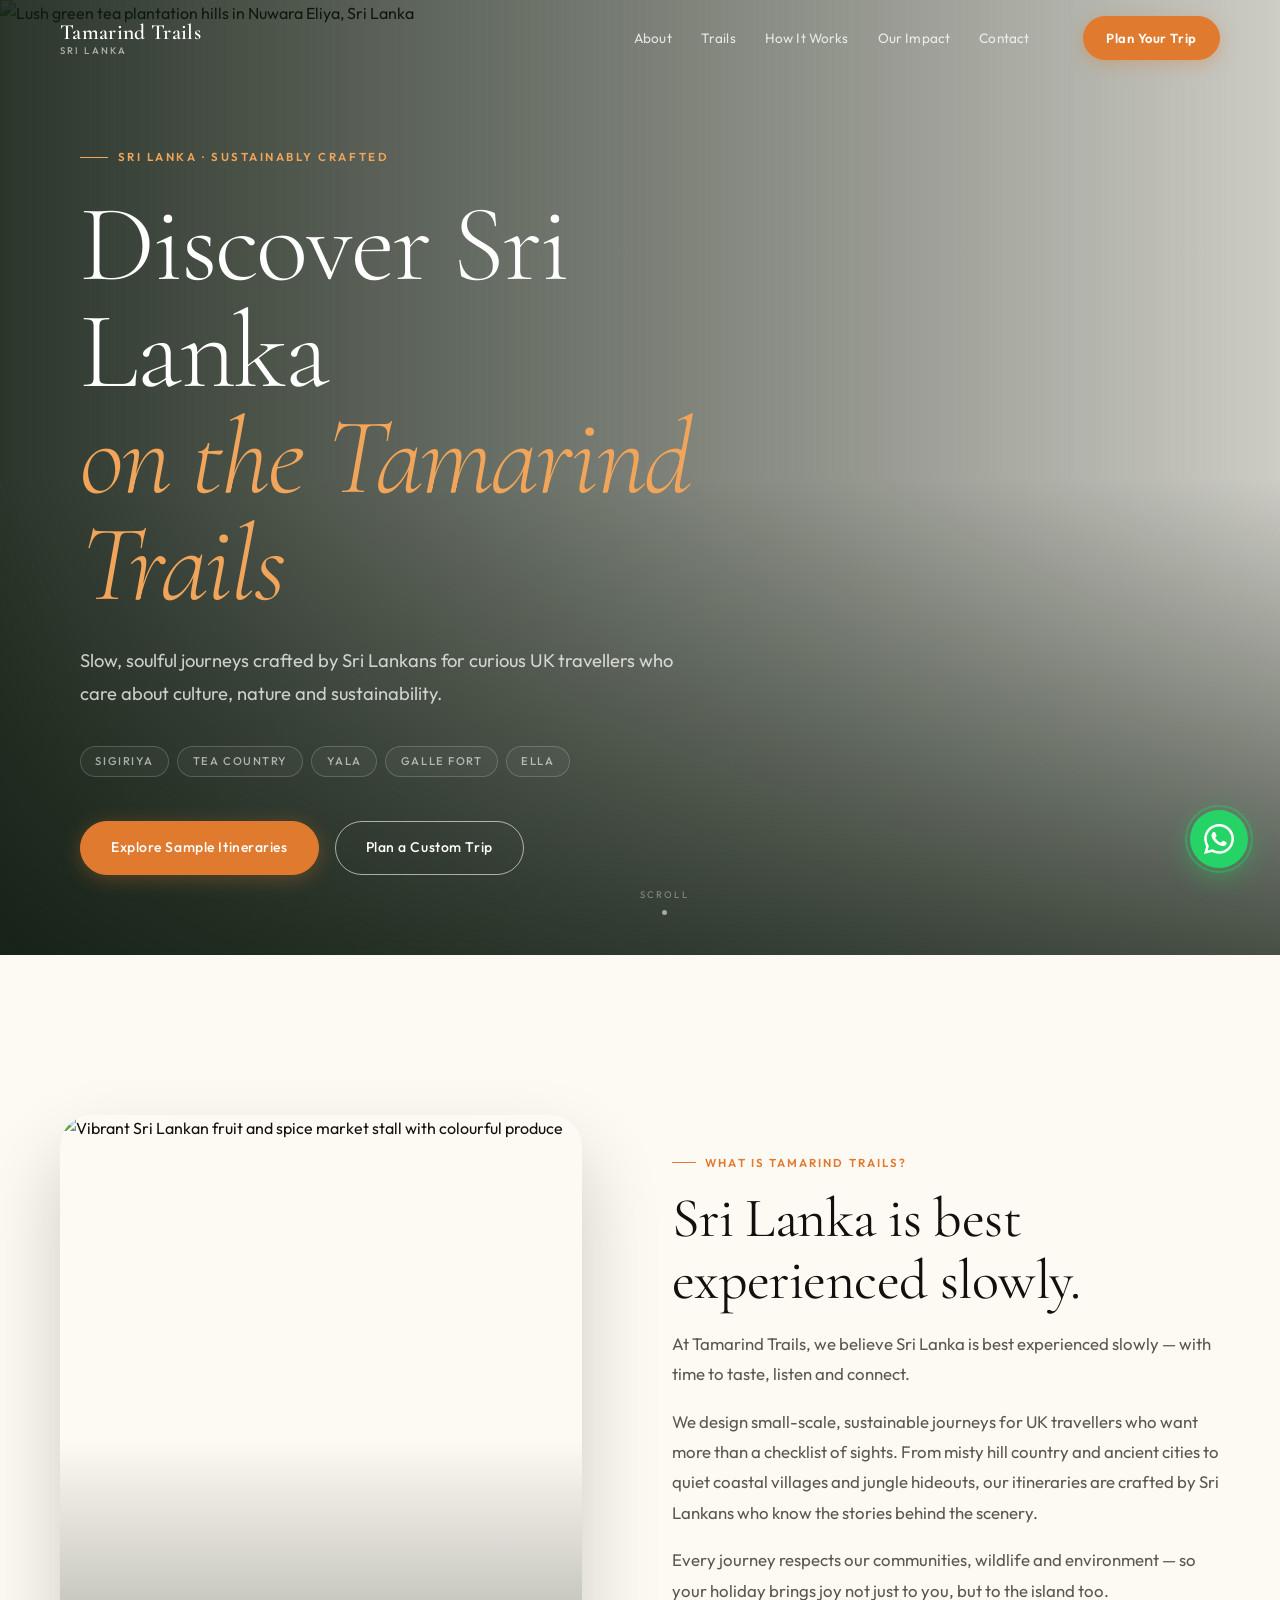
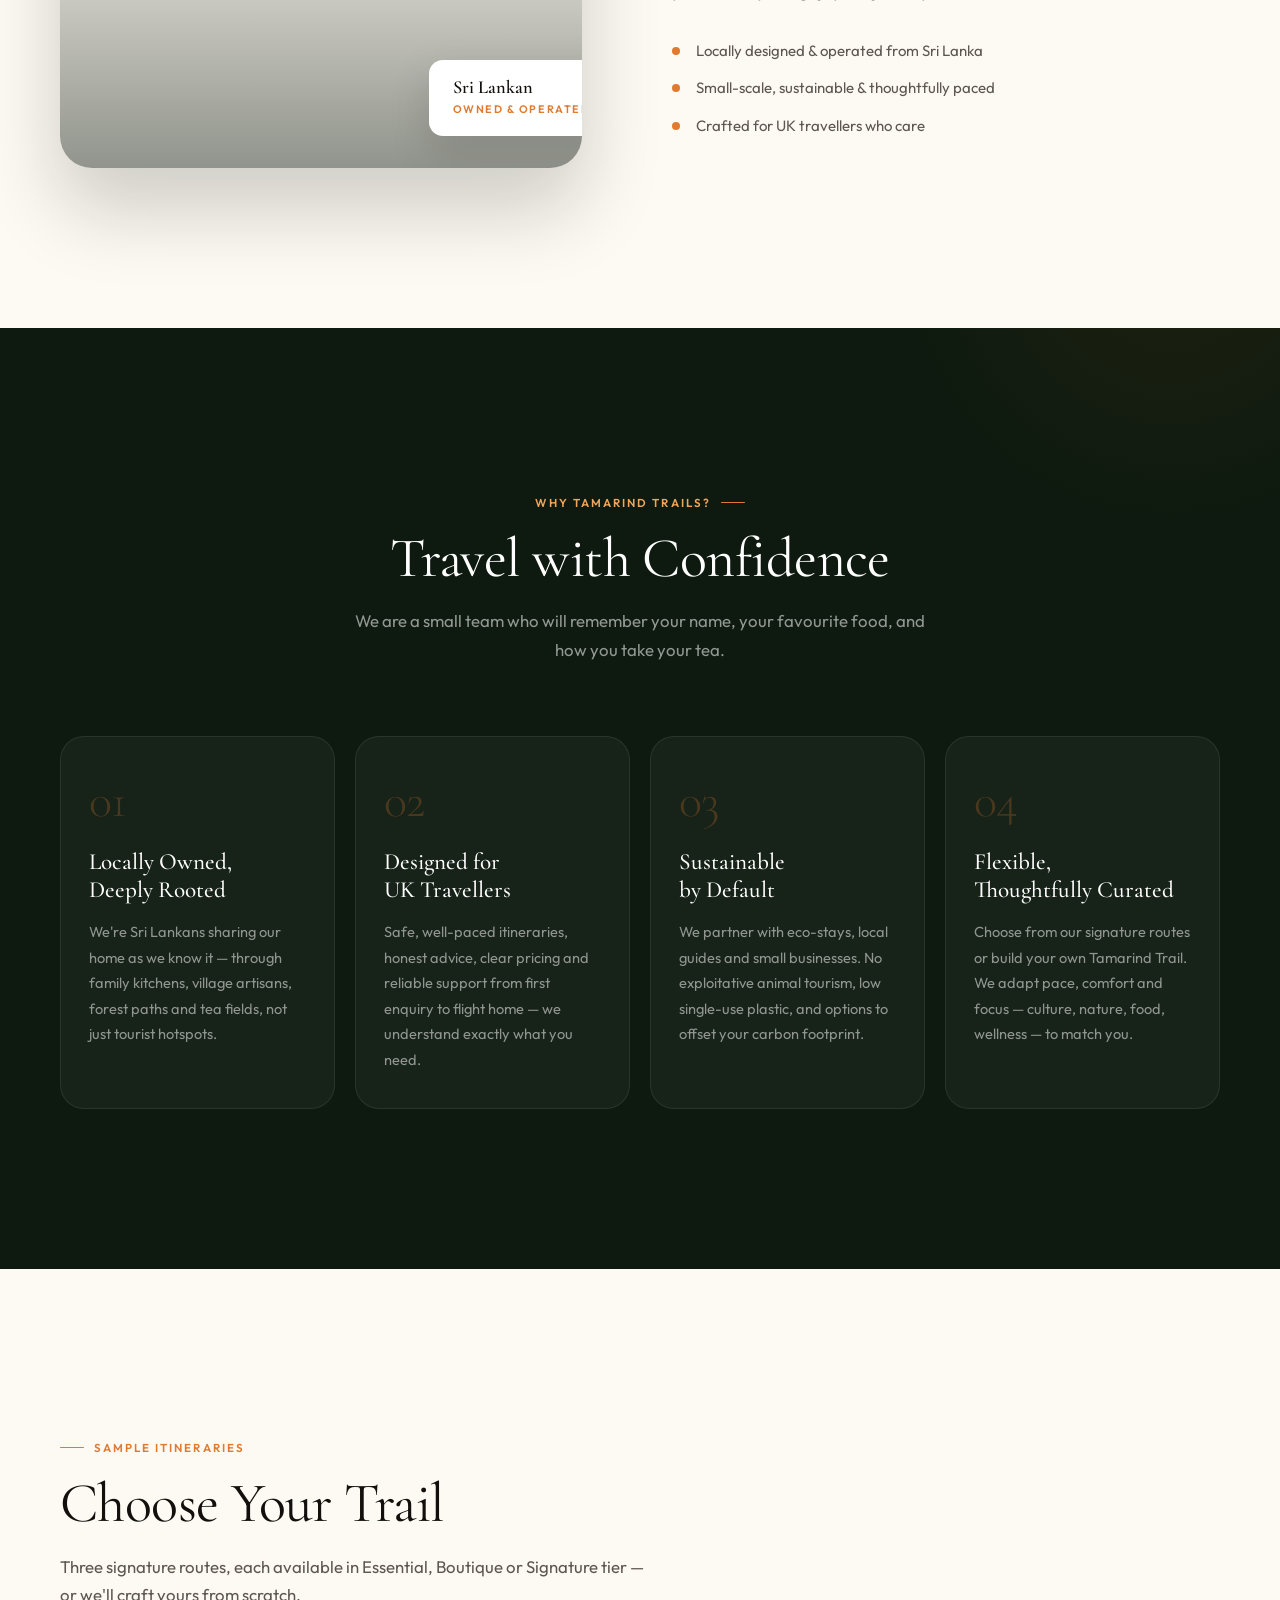
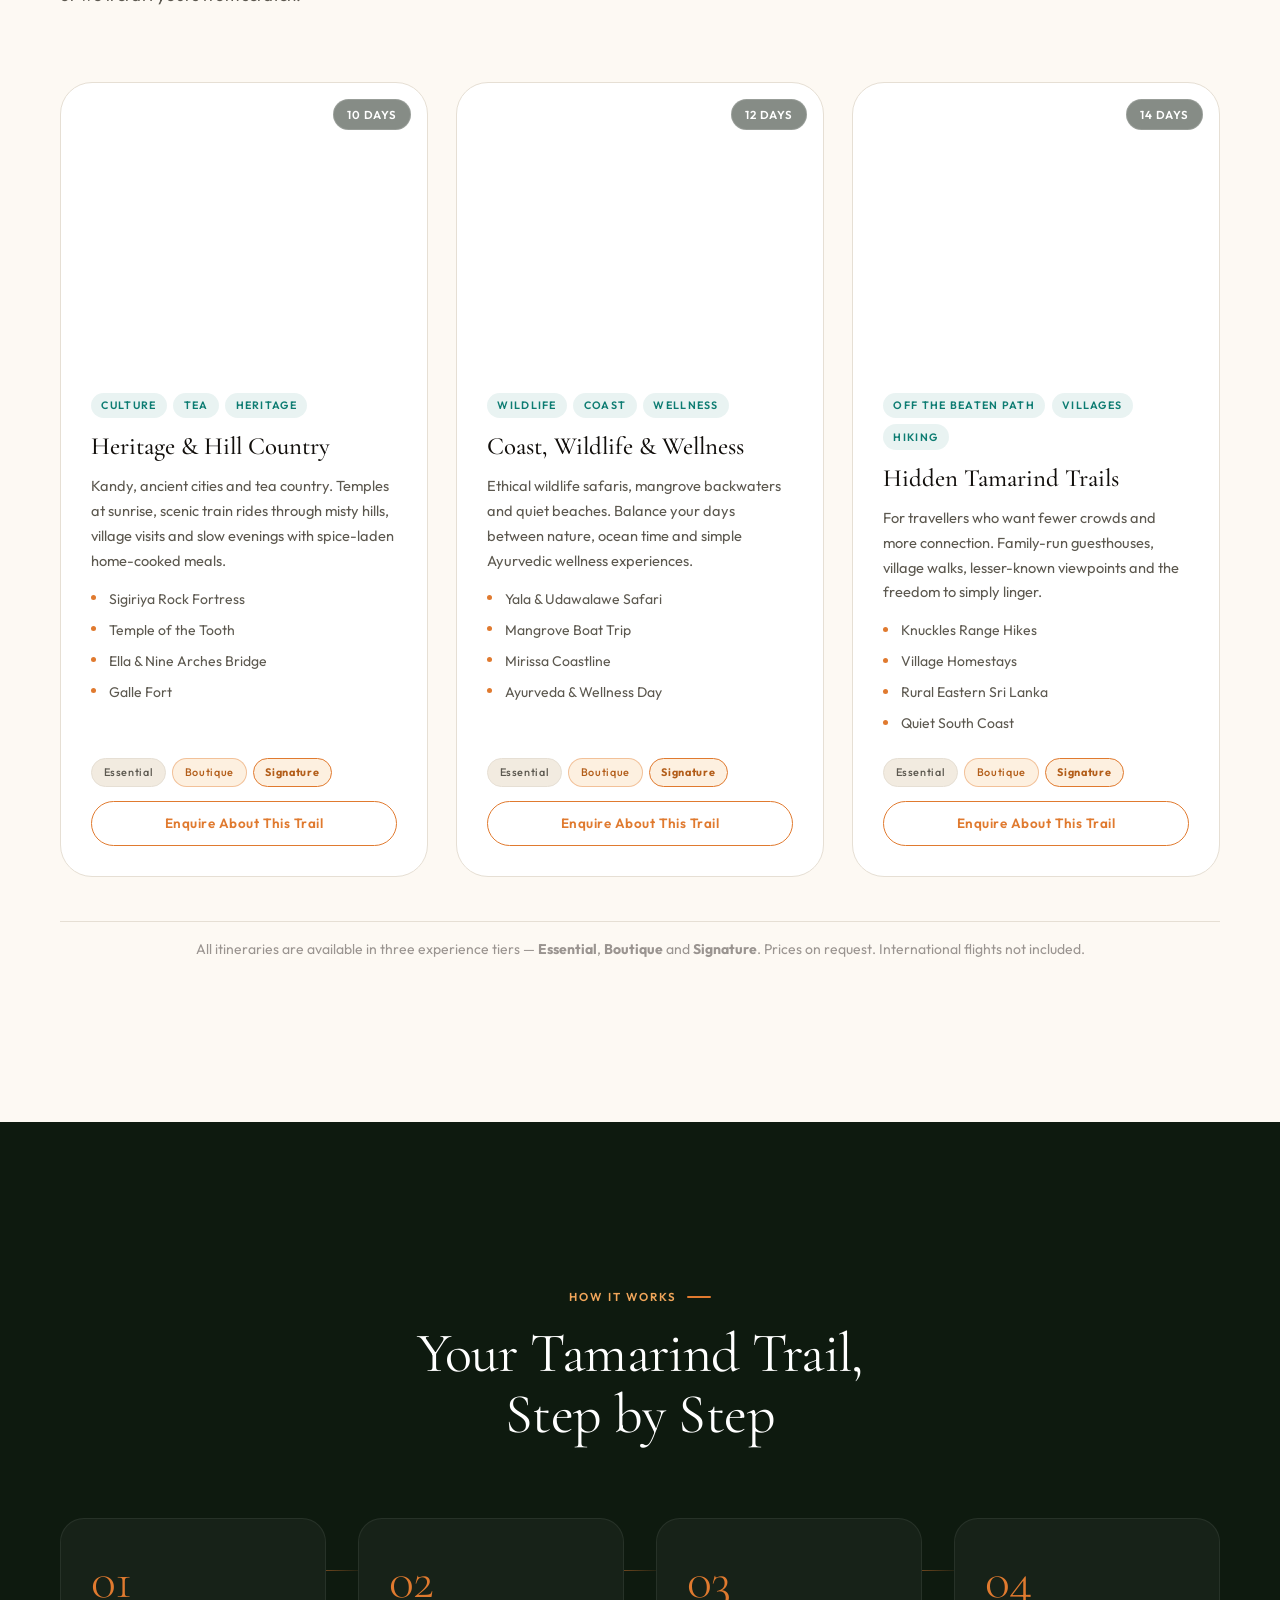
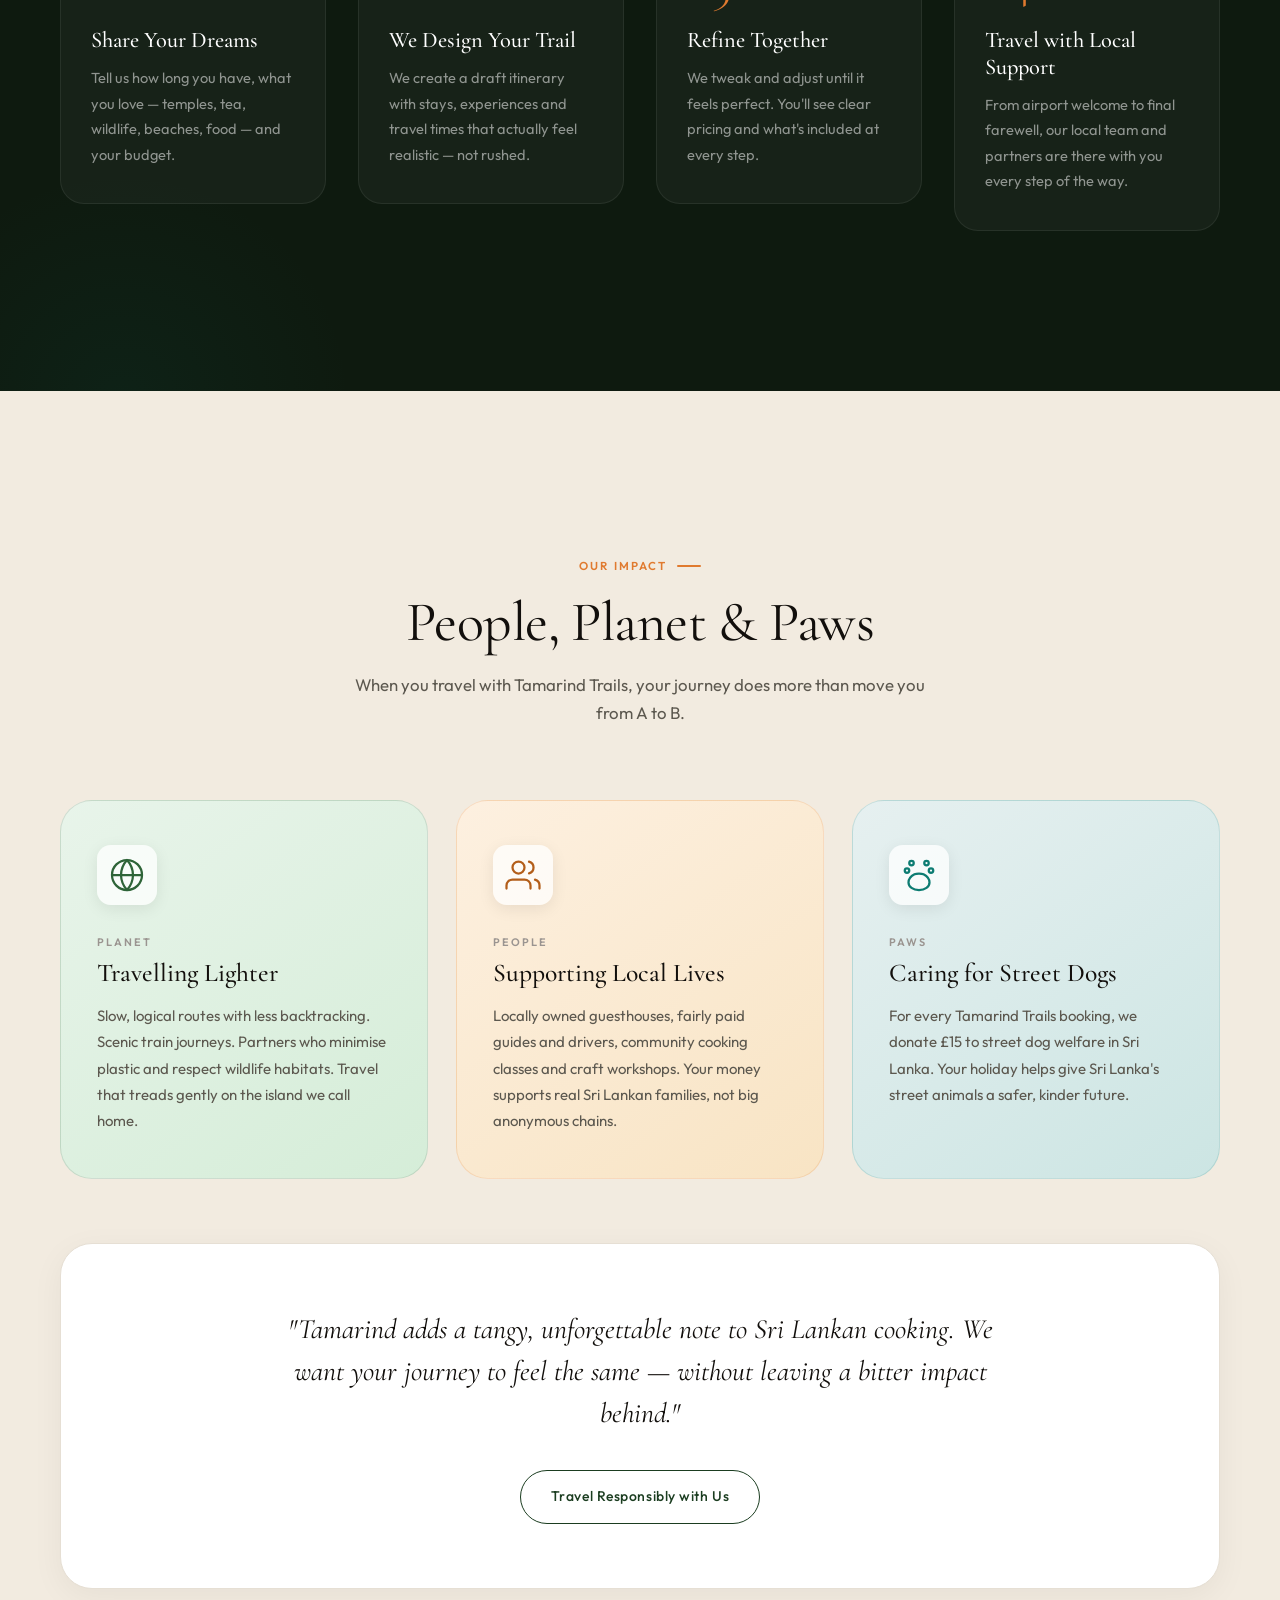
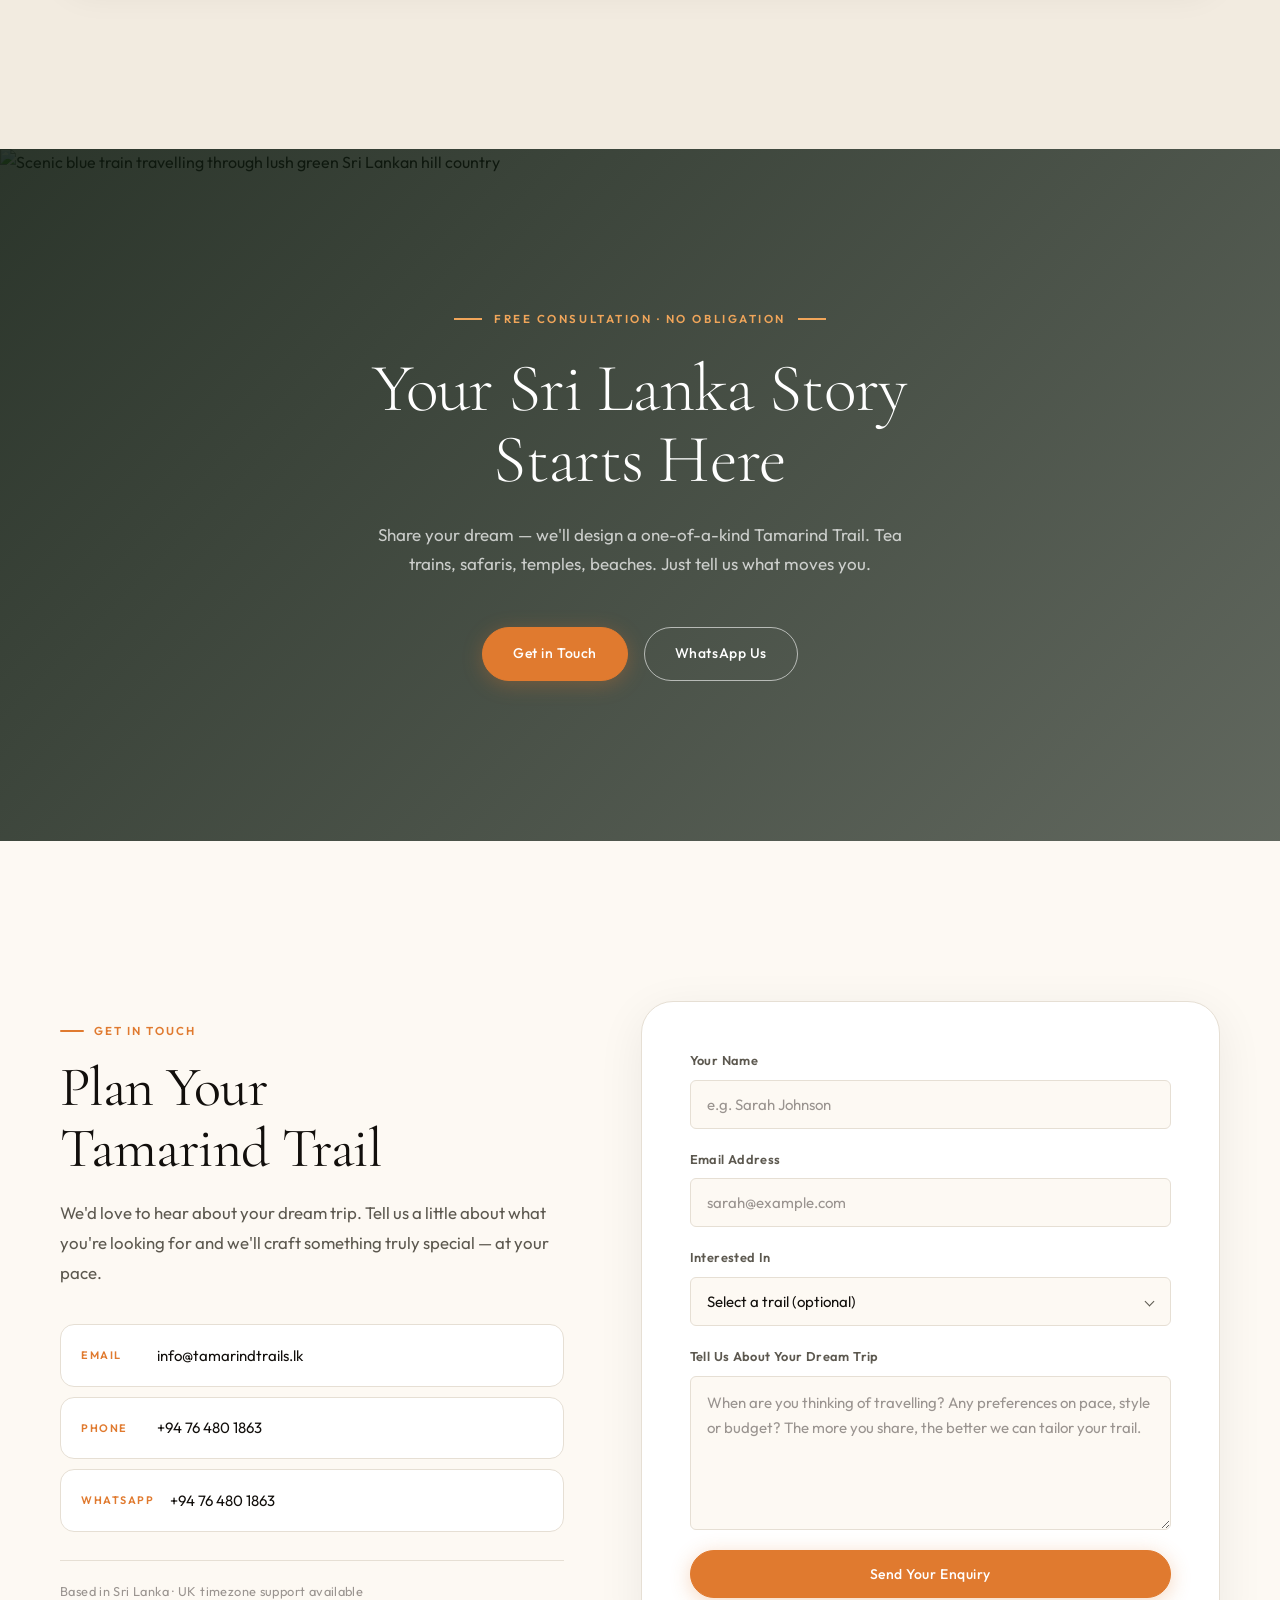
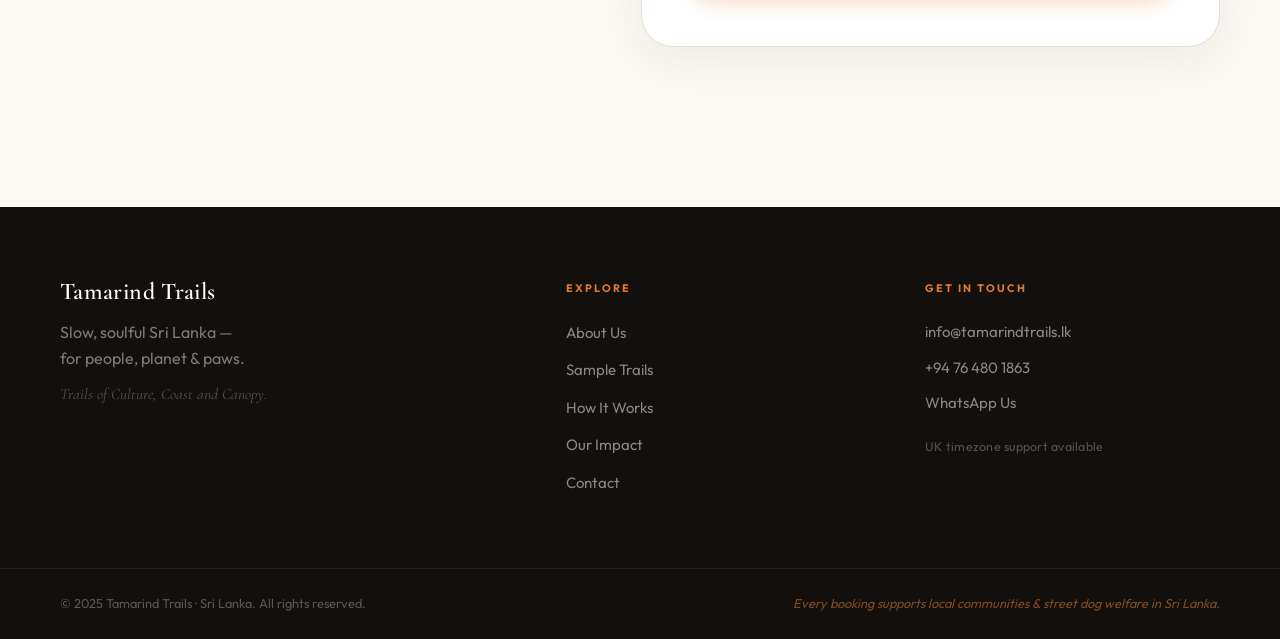
==== index.html @ 637ef6a8 "UI Revamp #2" ====
<!DOCTYPE html>
<html lang="en">
<head>
  <meta charset="UTF-8">
  <meta name="viewport" content="width=device-width, initial-scale=1.0">
  <title>Tamarind Trails | Slow, Soulful Sri Lanka</title>
  <meta name="description" content="Tamarind Trails creates slow, soulful journeys through Sri Lanka for curious UK travellers. Sustainable, Sri Lankan-owned eco travel — for people, planet & paws.">
  <meta name="keywords" content="Sri Lanka eco tours UK, sustainable Sri Lanka holidays, slow travel Sri Lanka, ethical wildlife Sri Lanka, boutique Sri Lanka itineraries">
  <meta property="og:title" content="Tamarind Trails | Slow, Soulful Sri Lanka">
  <meta property="og:description" content="Sustainable Sri Lanka journeys crafted by Sri Lankans, for UK travellers who care about culture, nature and the planet.">
  <meta property="og:type" content="website">
  <link rel="preconnect" href="https://fonts.googleapis.com">
  <link rel="preconnect" href="https://fonts.gstatic.com" crossorigin>
  <link href="https://fonts.googleapis.com/css2?family=Cormorant+Garamond:ital,wght@0,300;0,400;0,600;1,400&family=Outfit:wght@300;400;500;600&display=swap" rel="stylesheet">
  <link rel="stylesheet" href="styles.css">
</head>
<body>

  <!-- ===== HEADER ===== -->
  <header class="header" id="header">
    <nav class="nav">
      <a href="#home" class="logo">
        <span class="logo-name">Tamarind Trails</span>
        <span class="logo-tag">Sri Lanka</span>
      </a>
      <ul class="nav-links">
        <li><a href="#about">About</a></li>
        <li><a href="#trails">Trails</a></li>
        <li><a href="#how-it-works">How It Works</a></li>
        <li><a href="#impact">Our Impact</a></li>
        <li><a href="#contact">Contact</a></li>
      </ul>
      <a href="#contact" class="btn btn-nav">Plan Your Trip</a>
      <button class="nav-toggle" aria-label="Toggle menu">
        <span></span>
        <span></span>
        <span></span>
      </button>
    </nav>
  </header>

  <main>

    <!-- ===== HERO ===== -->
    <section id="home" class="hero">
      <div class="hero-media">
        <img
          src="https://images.unsplash.com/photo-1585171328560-947fbd92d6f0?w=1920&q=85&fm=jpg&fit=crop"
          alt="Lush green tea plantation hills in Nuwara Eliya, Sri Lanka"
          class="hero-bg-img"
          loading="eager"
          id="heroBgImg"
        >
        <div class="hero-overlay"></div>
      </div>
      <div class="hero-content">
        <p class="hero-eyebrow">Sri Lanka &middot; Sustainably Crafted</p>
        <h1 class="hero-title">
          <span class="hero-line">Discover Sri Lanka</span>
          <span class="hero-line">on the Tamarind Trails</span>
        </h1>
        <p class="hero-subtitle">Slow, soulful journeys crafted by Sri Lankans for curious UK travellers who care about culture, nature and sustainability.</p>
        <div class="hero-places">
          <span>Sigiriya</span>
          <span>Tea Country</span>
          <span>Yala</span>
          <span>Galle Fort</span>
          <span>Ella</span>
        </div>
        <div class="hero-ctas">
          <a href="#trails" class="btn btn-primary">Explore Sample Itineraries</a>
          <a href="#contact" class="btn btn-outline-white">Plan a Custom Trip</a>
        </div>
      </div>
      <div class="hero-scroll" aria-hidden="true">
        <span>Scroll</span>
        <div class="scroll-dot"></div>
      </div>
    </section>

    <!-- ===== INTRO — WHAT IS TAMARIND TRAILS ===== -->
    <section id="about" class="intro">
      <div class="container intro-inner">
        <div class="intro-image-col reveal-left">
          <div class="intro-image-wrap">
            <img
              src="https://images.unsplash.com/photo-1743636521285-f37bfd1968a4?w=800&q=85&fm=jpg&fit=crop"
              alt="Vibrant Sri Lankan fruit and spice market stall with colourful produce"
              loading="lazy"
            >
            <div class="intro-badge">
              <span>Sri Lankan</span>
              <em>Owned &amp; Operated</em>
            </div>
          </div>
        </div>
        <div class="intro-text-col reveal-right">
          <span class="section-label">What is Tamarind Trails?</span>
          <h2 class="section-title">Sri Lanka is best<br>experienced slowly.</h2>
          <p class="body-text">At Tamarind Trails, we believe Sri Lanka is best experienced slowly &mdash; with time to taste, listen and connect.</p>
          <p class="body-text">We design small-scale, sustainable journeys for UK travellers who want more than a checklist of sights. From misty hill country and ancient cities to quiet coastal villages and jungle hideouts, our itineraries are crafted by Sri Lankans who know the stories behind the scenery.</p>
          <p class="body-text">Every journey respects our communities, wildlife and environment &mdash; so your holiday brings joy not just to you, but to the island too.</p>
          <ul class="intro-features">
            <li>Locally designed &amp; operated from Sri Lanka</li>
            <li>Small-scale, sustainable &amp; thoughtfully paced</li>
            <li>Crafted for UK travellers who care</li>
          </ul>
        </div>
      </div>
    </section>

    <!-- ===== WHY TRAVEL WITH US ===== -->
    <section class="why-us">
      <div class="container">
        <div class="section-header center-header">
          <span class="section-label label-light">Why Tamarind Trails?</span>
          <h2 class="section-title">Travel with Confidence</h2>
          <p class="section-subtitle">We are a small team who will remember your name, your favourite food, and how you take your tea.</p>
        </div>
        <div class="pillars-grid">
          <div class="pillar-card reveal-up" style="--d:0s">
            <div class="pillar-num">01</div>
            <h3>Locally Owned,<br>Deeply Rooted</h3>
            <p>We're Sri Lankans sharing our home as we know it &mdash; through family kitchens, village artisans, forest paths and tea fields, not just tourist hotspots.</p>
          </div>
          <div class="pillar-card reveal-up" style="--d:0.1s">
            <div class="pillar-num">02</div>
            <h3>Designed for<br>UK Travellers</h3>
            <p>Safe, well-paced itineraries, honest advice, clear pricing and reliable support from first enquiry to flight home &mdash; we understand exactly what you need.</p>
          </div>
          <div class="pillar-card reveal-up" style="--d:0.2s">
            <div class="pillar-num">03</div>
            <h3>Sustainable<br>by Default</h3>
            <p>We partner with eco-stays, local guides and small businesses. No exploitative animal tourism, low single-use plastic, and options to offset your carbon footprint.</p>
          </div>
          <div class="pillar-card reveal-up" style="--d:0.3s">
            <div class="pillar-num">04</div>
            <h3>Flexible,<br>Thoughtfully Curated</h3>
            <p>Choose from our signature routes or build your own Tamarind Trail. We adapt pace, comfort and focus &mdash; culture, nature, food, wellness &mdash; to match you.</p>
          </div>
        </div>
      </div>
    </section>

    <!-- ===== SAMPLE ITINERARIES ===== -->
    <section id="trails" class="trails">
      <div class="container">
        <div class="section-header">
          <span class="section-label">Sample Itineraries</span>
          <h2 class="section-title">Choose Your Trail</h2>
          <p class="section-subtitle">Three signature routes, each available in Essential, Boutique or Signature tier &mdash; or we'll craft yours from scratch.</p>
        </div>
        <div class="trail-cards">

          <!-- Heritage & Hill Country -->
          <article class="trail-card reveal-up" style="--d:0s; --card-img:url('https://images.unsplash.com/photo-1706766958001-176b3d7800ff?w=800&q=85&fm=jpg&fit=crop')">
            <div class="trail-media">
              <div class="trail-img"></div>
              <span class="trail-duration">10 Days</span>
            </div>
            <div class="trail-body">
              <div class="trail-tags">
                <span>Culture</span>
                <span>Tea</span>
                <span>Heritage</span>
              </div>
              <h3>Heritage &amp; Hill Country</h3>
              <p>Kandy, ancient cities and tea country. Temples at sunrise, scenic train rides through misty hills, village visits and slow evenings with spice-laden home-cooked meals.</p>
              <ul class="trail-highlights">
                <li>Sigiriya Rock Fortress</li>
                <li>Temple of the Tooth</li>
                <li>Ella &amp; Nine Arches Bridge</li>
                <li>Galle Fort</li>
              </ul>
              <div class="trail-tiers">
                <span class="tier-pill">Essential</span>
                <span class="tier-pill tier-mid">Boutique</span>
                <span class="tier-pill tier-top">Signature</span>
              </div>
              <a href="#contact" class="btn btn-trail">Enquire About This Trail</a>
            </div>
          </article>

          <!-- Coast, Wildlife & Wellness -->
          <article class="trail-card reveal-up" style="--d:0.15s; --card-img:url('https://images.unsplash.com/photo-1674556275226-47b6b393d623?w=800&q=85&fm=jpg&fit=crop')">
            <div class="trail-media">
              <div class="trail-img"></div>
              <span class="trail-duration">12 Days</span>
            </div>
            <div class="trail-body">
              <div class="trail-tags">
                <span>Wildlife</span>
                <span>Coast</span>
                <span>Wellness</span>
              </div>
              <h3>Coast, Wildlife &amp; Wellness</h3>
              <p>Ethical wildlife safaris, mangrove backwaters and quiet beaches. Balance your days between nature, ocean time and simple Ayurvedic wellness experiences.</p>
              <ul class="trail-highlights">
                <li>Yala &amp; Udawalawe Safari</li>
                <li>Mangrove Boat Trip</li>
                <li>Mirissa Coastline</li>
                <li>Ayurveda &amp; Wellness Day</li>
              </ul>
              <div class="trail-tiers">
                <span class="tier-pill">Essential</span>
                <span class="tier-pill tier-mid">Boutique</span>
                <span class="tier-pill tier-top">Signature</span>
              </div>
              <a href="#contact" class="btn btn-trail">Enquire About This Trail</a>
            </div>
          </article>

          <!-- Hidden Tamarind Trails -->
          <article class="trail-card reveal-up" style="--d:0.3s; --card-img:url('https://images.unsplash.com/photo-1711797750174-c3750dd9d7c9?w=800&q=85&fm=jpg&fit=crop')">
            <div class="trail-media">
              <div class="trail-img"></div>
              <span class="trail-duration">14 Days</span>
            </div>
            <div class="trail-body">
              <div class="trail-tags">
                <span>Off the beaten path</span>
                <span>Villages</span>
                <span>Hiking</span>
              </div>
              <h3>Hidden Tamarind Trails</h3>
              <p>For travellers who want fewer crowds and more connection. Family-run guesthouses, village walks, lesser-known viewpoints and the freedom to simply linger.</p>
              <ul class="trail-highlights">
                <li>Knuckles Range Hikes</li>
                <li>Village Homestays</li>
                <li>Rural Eastern Sri Lanka</li>
                <li>Quiet South Coast</li>
              </ul>
              <div class="trail-tiers">
                <span class="tier-pill">Essential</span>
                <span class="tier-pill tier-mid">Boutique</span>
                <span class="tier-pill tier-top">Signature</span>
              </div>
              <a href="#contact" class="btn btn-trail">Enquire About This Trail</a>
            </div>
          </article>

        </div>
        <p class="trails-footnote">All itineraries are available in three experience tiers — <strong>Essential</strong>, <strong>Boutique</strong> and <strong>Signature</strong>. Prices on request. International flights not included.</p>
      </div>
    </section>

    <!-- ===== HOW IT WORKS ===== -->
    <section id="how-it-works" class="how-it-works">
      <div class="container">
        <div class="section-header center-header">
          <span class="section-label label-light">How It Works</span>
          <h2 class="section-title">Your Tamarind Trail,<br>Step by Step</h2>
        </div>
        <div class="steps">
          <div class="step reveal-up" style="--d:0s">
            <div class="step-num">01</div>
            <h3>Share Your Dreams</h3>
            <p>Tell us how long you have, what you love &mdash; temples, tea, wildlife, beaches, food &mdash; and your budget.</p>
          </div>
          <div class="step-line" aria-hidden="true"></div>
          <div class="step reveal-up" style="--d:0.1s">
            <div class="step-num">02</div>
            <h3>We Design Your Trail</h3>
            <p>We create a draft itinerary with stays, experiences and travel times that actually feel realistic &mdash; not rushed.</p>
          </div>
          <div class="step-line" aria-hidden="true"></div>
          <div class="step reveal-up" style="--d:0.2s">
            <div class="step-num">03</div>
            <h3>Refine Together</h3>
            <p>We tweak and adjust until it feels perfect. You'll see clear pricing and what's included at every step.</p>
          </div>
          <div class="step-line" aria-hidden="true"></div>
          <div class="step reveal-up" style="--d:0.3s">
            <div class="step-num">04</div>
            <h3>Travel with Local Support</h3>
            <p>From airport welcome to final farewell, our local team and partners are there with you every step of the way.</p>
          </div>
        </div>
      </div>
    </section>

    <!-- ===== OUR IMPACT ===== -->
    <section id="impact" class="impact">
      <div class="container">
        <div class="section-header center-header">
          <span class="section-label">Our Impact</span>
          <h2 class="section-title">People, Planet &amp; Paws</h2>
          <p class="section-subtitle">When you travel with Tamarind Trails, your journey does more than move you from A to B.</p>
        </div>
        <div class="impact-grid">
          <div class="impact-card impact-planet reveal-up" style="--d:0s">
            <div class="impact-icon">
              <svg width="36" height="36" viewBox="0 0 24 24" fill="none" stroke="currentColor" stroke-width="1.5" stroke-linecap="round" stroke-linejoin="round" aria-hidden="true"><circle cx="12" cy="12" r="10"/><line x1="2" y1="12" x2="22" y2="12"/><path d="M12 2a15.3 15.3 0 0 1 4 10 15.3 15.3 0 0 1-4 10 15.3 15.3 0 0 1-4-10 15.3 15.3 0 0 1 4-10z"/></svg>
            </div>
            <h3>Planet</h3>
            <h4>Travelling Lighter</h4>
            <p>Slow, logical routes with less backtracking. Scenic train journeys. Partners who minimise plastic and respect wildlife habitats. Travel that treads gently on the island we call home.</p>
          </div>
          <div class="impact-card impact-people reveal-up" style="--d:0.1s">
            <div class="impact-icon">
              <svg width="36" height="36" viewBox="0 0 24 24" fill="none" stroke="currentColor" stroke-width="1.5" stroke-linecap="round" stroke-linejoin="round" aria-hidden="true"><path d="M17 21v-2a4 4 0 0 0-4-4H5a4 4 0 0 0-4 4v2"/><circle cx="9" cy="7" r="4"/><path d="M23 21v-2a4 4 0 0 0-3-3.87"/><path d="M16 3.13a4 4 0 0 1 0 7.75"/></svg>
            </div>
            <h3>People</h3>
            <h4>Supporting Local Lives</h4>
            <p>Locally owned guesthouses, fairly paid guides and drivers, community cooking classes and craft workshops. Your money supports real Sri Lankan families, not big anonymous chains.</p>
          </div>
          <div class="impact-card impact-paws reveal-up" style="--d:0.2s">
            <div class="impact-icon">
              <svg width="36" height="36" viewBox="0 0 24 24" fill="none" stroke="currentColor" stroke-width="1.5" stroke-linecap="round" stroke-linejoin="round" aria-hidden="true"><circle cx="7" cy="4" r="1.5"/><circle cx="17" cy="4" r="1.5"/><circle cx="4" cy="9" r="1.5"/><circle cx="20" cy="9" r="1.5"/><path d="M12 22c-4 0-7-2-7-5 0-2.5 2-4.5 4-5.5 1-0.5 2-0.5 3-0.5s2 0 3 .5c2 1 4 3 4 5.5 0 3-3 5-7 5z"/></svg>
            </div>
            <h3>Paws</h3>
            <h4>Caring for Street Dogs</h4>
            <p>For every Tamarind Trails booking, we donate £15 to street dog welfare in Sri Lanka. Your holiday helps give Sri Lanka's street animals a safer, kinder future.</p>
          </div>
        </div>
        <blockquote class="impact-quote reveal-up" style="--d:0.3s">
          <p>"Tamarind adds a tangy, unforgettable note to Sri Lankan cooking. We want your journey to feel the same &mdash; without leaving a bitter impact behind."</p>
          <a href="#contact" class="btn btn-secondary-dark">Travel Responsibly with Us</a>
        </blockquote>
      </div>
    </section>

    <!-- ===== FULL-BLEED CTA ===== -->
    <section class="cta-full">
      <div class="cta-full-media">
        <img
          src="https://images.unsplash.com/photo-1578517929167-db9ed31cd5c6?w=1920&q=85&fm=jpg&fit=crop"
          alt="Scenic blue train travelling through lush green Sri Lankan hill country"
          loading="lazy"
        >
        <div class="cta-full-overlay"></div>
      </div>
      <div class="cta-full-content reveal-up" style="--d:0s">
        <p class="cta-eyebrow">Free consultation &middot; No obligation</p>
        <h2 class="cta-title">Your Sri Lanka Story<br>Starts Here</h2>
        <p class="cta-body">Share your dream &mdash; we'll design a one-of-a-kind Tamarind Trail. Tea trains, safaris, temples, beaches. Just tell us what moves you.</p>
        <div class="cta-actions">
          <a href="#contact" class="btn btn-primary">Get in Touch</a>
          <a href="https://wa.me/94764801863" class="btn btn-outline-white" target="_blank" rel="noopener noreferrer">WhatsApp Us</a>
        </div>
      </div>
    </section>

    <!-- ===== CONTACT ===== -->
    <section id="contact" class="contact">
      <div class="container contact-inner">
        <div class="contact-info reveal-left">
          <span class="section-label">Get in Touch</span>
          <h2 class="section-title">Plan Your<br>Tamarind Trail</h2>
          <p class="body-text">We'd love to hear about your dream trip. Tell us a little about what you're looking for and we'll craft something truly special &mdash; at your pace.</p>
          <div class="contact-methods">
            <a href="mailto:info@tamarindtrails.lk" class="contact-method">
              <span class="cm-label">Email</span>
              <span class="cm-value">info@tamarindtrails.lk</span>
            </a>
            <a href="tel:+94764801863" class="contact-method">
              <span class="cm-label">Phone</span>
              <span class="cm-value">+94 76 480 1863</span>
            </a>
            <a href="https://wa.me/94764801863" class="contact-method" target="_blank" rel="noopener noreferrer">
              <span class="cm-label">WhatsApp</span>
              <span class="cm-value">+94 76 480 1863</span>
            </a>
          </div>
          <p class="contact-timezone">Based in Sri Lanka &middot; UK timezone support available</p>
        </div>
        <div class="contact-form-col reveal-right">
          <form class="contact-form" id="contactForm" novalidate>
            <div class="form-row">
              <label for="name">Your Name</label>
              <input type="text" id="name" name="name" placeholder="e.g. Sarah Johnson" required autocomplete="name">
            </div>
            <div class="form-row">
              <label for="email">Email Address</label>
              <input type="email" id="email" name="email" placeholder="sarah@example.com" required autocomplete="email">
            </div>
            <div class="form-row">
              <label for="trail">Interested In</label>
              <div class="select-wrap">
                <select id="trail" name="trail">
                  <option value="">Select a trail (optional)</option>
                  <option value="Heritage &amp; Hill Country (10 Days)">Heritage &amp; Hill Country — 10 Days</option>
                  <option value="Coast, Wildlife &amp; Wellness (12 Days)">Coast, Wildlife &amp; Wellness — 12 Days</option>
                  <option value="Hidden Tamarind Trails (14 Days)">Hidden Tamarind Trails — 14 Days</option>
                  <option value="Custom Itinerary">Custom Itinerary</option>
                </select>
              </div>
            </div>
            <div class="form-row">
              <label for="message">Tell Us About Your Dream Trip</label>
              <textarea id="message" name="message" rows="5" placeholder="When are you thinking of travelling? Any preferences on pace, style or budget? The more you share, the better we can tailor your trail." required></textarea>
            </div>
            <button type="submit" class="btn btn-primary btn-full" id="formSubmit">Send Your Enquiry</button>
            <div class="form-success" id="formSuccess" aria-live="polite" hidden>
              <div class="form-success-icon">✓</div>
              <p class="form-success-title">Thank you for your enquiry!</p>
              <p class="form-success-body">We'll be in touch within 24 hours to start planning your Tamarind Trail.<br>For urgent queries, email us at <a href="mailto:info@tamarindtrails.lk">info@tamarindtrails.lk</a></p>
            </div>
          </form>
        </div>
      </div>
    </section>

  </main>

  <!-- ===== FOOTER ===== -->
  <footer class="footer">
    <div class="container footer-grid">
      <div class="footer-brand">
        <a href="#home" class="logo footer-logo">Tamarind Trails</a>
        <p class="footer-tagline">Slow, soulful Sri Lanka &mdash;<br>for people, planet &amp; paws.</p>
        <p class="footer-secondary-tagline"><em>Trails of Culture, Coast and Canopy.</em></p>
      </div>
      <div class="footer-nav">
        <h4>Explore</h4>
        <ul>
          <li><a href="#about">About Us</a></li>
          <li><a href="#trails">Sample Trails</a></li>
          <li><a href="#how-it-works">How It Works</a></li>
          <li><a href="#impact">Our Impact</a></li>
          <li><a href="#contact">Contact</a></li>
        </ul>
      </div>
      <div class="footer-contact">
        <h4>Get in Touch</h4>
        <a href="mailto:info@tamarindtrails.lk">info@tamarindtrails.lk</a>
        <a href="tel:+94764801863">+94 76 480 1863</a>
        <a href="https://wa.me/94764801863" target="_blank" rel="noopener noreferrer">WhatsApp Us</a>
        <p class="footer-tz">UK timezone support available</p>
      </div>
    </div>
    <div class="footer-bottom">
      <div class="container footer-bottom-inner">
        <p>&copy; 2025 Tamarind Trails &middot; Sri Lanka. All rights reserved.</p>
        <p class="footer-impact">Every booking supports local communities &amp; street dog welfare in Sri Lanka.</p>
      </div>
    </div>
  </footer>

  <!-- WhatsApp Floating Button -->
  <a href="https://wa.me/94764801863" class="wa-float" target="_blank" rel="noopener noreferrer" aria-label="Chat on WhatsApp">
    <svg viewBox="0 0 24 24" fill="currentColor" aria-hidden="true">
      <path d="M17.472 14.382c-.297-.149-1.758-.867-2.03-.967-.273-.099-.471-.148-.67.15-.197.297-.767.966-.94 1.164-.173.199-.347.223-.644.075-.297-.15-1.255-.463-2.39-1.475-.883-.788-1.48-1.761-1.653-2.059-.173-.297-.018-.458.13-.606.134-.133.298-.347.446-.52.149-.174.198-.298.298-.497.099-.198.05-.371-.025-.52-.075-.149-.669-1.612-.916-2.207-.242-.579-.487-.5-.669-.51-.173-.008-.371-.01-.57-.01-.198 0-.52.074-.792.372-.272.297-1.04 1.016-1.04 2.479 0 1.462 1.065 2.875 1.213 3.074.149.198 2.096 3.2 5.077 4.487.709.306 1.262.489 1.694.625.712.227 1.36.195 1.871.118.571-.085 1.758-.719 2.006-1.413.248-.694.248-1.289.173-1.413-.074-.124-.272-.198-.57-.347m-5.421 7.403h-.004a9.87 9.87 0 0 1-5.031-1.378l-.361-.214-3.741.982.998-3.648-.235-.374a9.86 9.86 0 0 1-1.51-5.26c.001-5.45 4.436-9.884 9.888-9.884 2.64 0 5.122 1.03 6.988 2.898a9.825 9.825 0 0 1 2.893 6.994c-.003 5.45-4.437 9.884-9.885 9.884m8.413-18.297A11.815 11.815 0 0 0 12.05 0C5.495 0 .16 5.335.157 11.892c0 2.096.547 4.142 1.588 5.945L.057 24l6.305-1.654a11.882 11.882 0 0 0 5.683 1.448h.005c6.554 0 11.89-5.335 11.893-11.893a11.821 11.821 0 0 0-3.48-8.413z"/>
    </svg>
  </a>

  <script src="script.js"></script>
</body>
</html>
---- styles.css ----
/* ============================================================
   TAMARIND TRAILS — Design System v2
   ============================================================ */

/* ── Design Tokens ───────────────────────────────────────── */
:root {
  /* Palette */
  --cream:        #fdf9f3;
  --sand:         #f2ebe0;
  --amber:        #e07a2f;
  --amber-light:  #f0a55a;
  --amber-pale:   #fdf0e0;
  --amber-dark:   #b35e1a;
  --forest:       #0e1a0f;
  --forest-mid:   #1b3d20;
  --forest-light: #2e6438;
  --teal:         #0d7c72;
  --teal-light:   #13a89b;
  --ink:          #120f0c;
  --stone:        #5c584f;
  --mist:         #9a9490;
  --border:       #e6dfd4;
  --white:        #ffffff;

  /* Typography */
  --font-display: 'Cormorant Garamond', Georgia, serif;
  --font-body:    'Outfit', system-ui, sans-serif;

  /* Spacing */
  --space-xs:  0.5rem;
  --space-sm:  1rem;
  --space-md:  1.5rem;
  --space-lg:  2.5rem;
  --space-xl:  4.5rem;
  --space-2xl: 7rem;
  --space-3xl: 10rem;

  /* Layout */
  --container: 1240px;
  --r-sm:  6px;
  --r-md:  14px;
  --r-lg:  24px;
  --r-xl:  32px;

  /* Motion */
  --ease:     cubic-bezier(0.25, 0.46, 0.45, 0.94);
  --ease-out: cubic-bezier(0.16, 1, 0.3, 1);
  --ease-spring: cubic-bezier(0.34, 1.56, 0.64, 1);

  /* Header */
  --header-h: 76px;
}

/* ── Reset ───────────────────────────────────────────────── */
*, *::before, *::after { box-sizing: border-box; margin: 0; padding: 0; }

html {
  scroll-behavior: smooth;
  scroll-padding-top: var(--header-h);
  -webkit-text-size-adjust: 100%;
}

body {
  font-family: var(--font-body);
  font-size: 1rem;
  line-height: 1.7;
  color: var(--ink);
  background: var(--cream);
  -webkit-font-smoothing: antialiased;
  overflow-x: hidden;
}

img, svg { display: block; max-width: 100%; }
a { color: inherit; text-decoration: none; }
ul { list-style: none; }
button { cursor: pointer; font-family: inherit; border: none; background: none; }
input, textarea, select { font-family: inherit; font-size: inherit; }

/* ── Container ───────────────────────────────────────────── */
.container {
  width: 100%;
  max-width: var(--container);
  margin-inline: auto;
  padding-inline: clamp(1.25rem, 4vw, 2.5rem);
}

/* ── Typography Utilities ────────────────────────────────── */
.section-label {
  display: inline-flex;
  align-items: center;
  gap: 0.6rem;
  font-family: var(--font-body);
  font-size: 0.72rem;
  font-weight: 600;
  letter-spacing: 0.18em;
  text-transform: uppercase;
  color: var(--amber);
  margin-bottom: 1rem;
}

.section-label::before {
  content: '';
  display: block;
  width: 24px;
  height: 1.5px;
  background: var(--amber);
  border-radius: 2px;
  flex-shrink: 0;
}

.section-title {
  font-family: var(--font-display);
  font-size: clamp(2.25rem, 4.5vw, 3.5rem);
  font-weight: 400;
  line-height: 1.1;
  color: var(--ink);
  letter-spacing: -0.01em;
  margin-bottom: 1.1rem;
}

.section-title em { font-style: italic; color: var(--amber); }

.section-subtitle {
  font-size: 1.05rem;
  color: var(--stone);
  line-height: 1.7;
  max-width: 54ch;
}

.body-text {
  font-size: 1.05rem;
  color: var(--stone);
  line-height: 1.8;
  margin-bottom: 1.1rem;
}

.section-header { margin-bottom: var(--space-xl); }
.section-header.center-header { text-align: center; }
.section-header.center-header .section-label { justify-content: center; }
.section-header.center-header .section-label::before { display: none; }
.section-header.center-header .section-label::after {
  content: '';
  display: block;
  width: 24px;
  height: 1.5px;
  background: var(--amber);
  border-radius: 2px;
  flex-shrink: 0;
}
.section-header.center-header .section-subtitle { margin-inline: auto; }

/* Light-section label variant */
.label-light { color: var(--amber-light); }
.label-light::before,
.label-light::after { background: var(--amber-light); }

/* ── Buttons ─────────────────────────────────────────────── */
.btn {
  display: inline-flex;
  align-items: center;
  justify-content: center;
  gap: 0.5rem;
  font-family: var(--font-body);
  font-size: 0.875rem;
  font-weight: 500;
  letter-spacing: 0.04em;
  padding: 0.875rem 1.875rem;
  border-radius: 100px;
  border: 1.5px solid transparent;
  transition:
    background 0.25s var(--ease),
    color 0.25s var(--ease),
    border-color 0.25s var(--ease),
    transform 0.2s var(--ease-spring),
    box-shadow 0.3s var(--ease);
  cursor: pointer;
  white-space: nowrap;
}

.btn:hover  { transform: translateY(-3px); }
.btn:active { transform: translateY(-1px); }

.btn-primary {
  background: var(--amber);
  color: var(--white);
  border-color: var(--amber);
  box-shadow: 0 4px 20px rgba(224, 122, 47, 0.3);
}
.btn-primary:hover {
  background: var(--amber-dark);
  border-color: var(--amber-dark);
  box-shadow: 0 8px 32px rgba(224, 122, 47, 0.4);
}

.btn-outline-white {
  background: transparent;
  color: var(--white);
  border-color: rgba(255,255,255,0.6);
}
.btn-outline-white:hover {
  background: rgba(255,255,255,0.12);
  border-color: var(--white);
}

.btn-nav {
  background: var(--amber);
  color: var(--white);
  border-color: var(--amber);
  padding: 0.6rem 1.4rem;
  font-size: 0.82rem;
  font-weight: 600;
  box-shadow: 0 4px 16px rgba(224, 122, 47, 0.35);
}
.btn-nav:hover {
  background: var(--amber-dark);
  border-color: var(--amber-dark);
  transform: translateY(-2px);
}

.btn-trail {
  display: inline-flex;
  align-items: center;
  font-size: 0.84rem;
  font-weight: 600;
  letter-spacing: 0.04em;
  color: var(--amber);
  border: 1.5px solid var(--amber);
  background: transparent;
  padding: 0.65rem 1.4rem;
  border-radius: 100px;
  transition: background 0.25s var(--ease), color 0.25s var(--ease),
              transform 0.2s var(--ease-spring), box-shadow 0.25s;
  text-decoration: none;
  cursor: pointer;
}
.btn-trail:hover {
  background: var(--amber);
  color: var(--white);
  transform: translateY(-2px);
  box-shadow: 0 6px 20px rgba(224, 122, 47, 0.3);
}

.btn-secondary-dark {
  display: inline-flex;
  align-items: center;
  font-size: 0.875rem;
  font-weight: 500;
  color: var(--forest-mid);
  border: 1.5px solid var(--forest-mid);
  background: transparent;
  padding: 0.875rem 1.875rem;
  border-radius: 100px;
  transition: background 0.25s var(--ease), color 0.25s var(--ease),
              transform 0.2s var(--ease-spring);
  text-decoration: none;
  cursor: pointer;
}
.btn-secondary-dark:hover {
  background: var(--forest-mid);
  color: var(--white);
  transform: translateY(-2px);
}

.btn-full { width: 100%; }

/* ── Scroll Reveal Animations ────────────────────────────── */
.reveal-up,
.reveal-left,
.reveal-right {
  opacity: 0;
  transition:
    opacity 0.75s var(--ease-out) var(--d, 0s),
    transform 0.75s var(--ease-out) var(--d, 0s);
}

.reveal-up    { transform: translateY(48px); }
.reveal-left  { transform: translateX(-48px); }
.reveal-right { transform: translateX(48px); }

.reveal-up.is-visible,
.reveal-left.is-visible,
.reveal-right.is-visible {
  opacity: 1;
  transform: none;
}

/* ── Header & Navigation ─────────────────────────────────── */
.header {
  position: fixed;
  top: 0;
  left: 0;
  right: 0;
  z-index: 1000;
  height: var(--header-h);
  transition:
    background 0.4s var(--ease),
    box-shadow 0.4s var(--ease),
    backdrop-filter 0.4s var(--ease);
}

.header.scrolled {
  background: rgba(253, 249, 243, 0.94);
  backdrop-filter: blur(20px);
  -webkit-backdrop-filter: blur(20px);
  box-shadow: 0 1px 0 var(--border), 0 4px 24px rgba(18, 15, 12, 0.07);
}

.nav {
  display: flex;
  align-items: center;
  gap: var(--space-lg);
  height: var(--header-h);
  padding-inline: clamp(1.25rem, 4vw, 2.5rem);
  max-width: var(--container);
  margin-inline: auto;
}

/* Logo */
.logo {
  display: flex;
  flex-direction: column;
  line-height: 1.1;
  flex-shrink: 0;
  text-decoration: none;
}

.logo-name {
  font-family: var(--font-display);
  font-size: 1.35rem;
  font-weight: 600;
  color: var(--white);
  letter-spacing: 0.015em;
  transition: color 0.3s;
}

.logo-tag {
  font-family: var(--font-body);
  font-size: 0.6rem;
  font-weight: 500;
  letter-spacing: 0.22em;
  text-transform: uppercase;
  color: rgba(255,255,255,0.6);
  transition: color 0.3s;
}

.header.scrolled .logo-name { color: var(--ink); }
.header.scrolled .logo-tag  { color: var(--amber); }

.footer-logo {
  font-family: var(--font-display);
  font-size: 1.5rem;
  font-weight: 600;
  color: var(--white);
  letter-spacing: 0.015em;
  display: block;
  margin-bottom: 0.875rem;
}

/* Nav links */
.nav-links {
  display: flex;
  align-items: center;
  gap: 0.125rem;
  margin-left: auto;
}

.nav-links a {
  font-size: 0.85rem;
  font-weight: 400;
  color: rgba(255,255,255,0.8);
  padding: 0.45rem 0.85rem;
  border-radius: var(--r-sm);
  transition: color 0.2s, background 0.2s;
  letter-spacing: 0.01em;
}

.nav-links a:hover,
.nav-links a.active {
  color: var(--white);
  background: rgba(255,255,255,0.1);
}

.header.scrolled .nav-links a { color: var(--stone); }
.header.scrolled .nav-links a:hover,
.header.scrolled .nav-links a.active {
  color: var(--ink);
  background: var(--sand);
}

/* Mobile toggle */
.nav-toggle {
  display: none;
  flex-direction: column;
  gap: 5px;
  padding: 0.4rem;
  margin-left: var(--space-sm);
}

.nav-toggle span {
  display: block;
  width: 22px;
  height: 1.5px;
  background: var(--white);
  border-radius: 2px;
  transition: transform 0.3s var(--ease), opacity 0.3s;
}

.header.scrolled .nav-toggle span { background: var(--ink); }

.nav.open .nav-toggle span:nth-child(1) { transform: translateY(6.5px) rotate(45deg); }
.nav.open .nav-toggle span:nth-child(2) { opacity: 0; transform: scaleX(0); }
.nav.open .nav-toggle span:nth-child(3) { transform: translateY(-6.5px) rotate(-45deg); }

/* ── Hero ────────────────────────────────────────────────── */
.hero {
  position: relative;
  min-height: 100svh;
  display: flex;
  align-items: flex-start;
  padding-top: var(--header-h);
  padding-bottom: 5rem;
}

.hero-media {
  position: absolute;
  inset: 0;
  z-index: 0;
  overflow: hidden;
}

.hero-bg-img {
  width: 100%;
  height: 115%;
  object-fit: cover;
  object-position: center 40%;
  transform: translateY(0);
  will-change: transform;
}

.hero-overlay {
  position: absolute;
  inset: 0;
  background:
    linear-gradient(to right, rgba(14, 26, 15, 0.88) 0%, rgba(14, 26, 15, 0.45) 65%, rgba(14, 26, 15, 0.2) 100%),
    linear-gradient(to top, rgba(14, 26, 15, 0.7) 0%, transparent 50%);
}

.hero-content {
  position: relative;
  z-index: 1;
  padding-inline: clamp(1.5rem, 7vw, 5rem);
  padding-top: clamp(3rem, 7vh, 5rem);
  max-width: 900px;
  width: 100%;
}

.hero-eyebrow {
  display: inline-flex;
  align-items: center;
  gap: 0.6rem;
  font-size: 0.72rem;
  font-weight: 600;
  letter-spacing: 0.22em;
  text-transform: uppercase;
  color: var(--amber-light);
  margin-bottom: 1.5rem;
  animation: fadeInUp 0.8s var(--ease-out) 0.1s both;
}

.hero-eyebrow::before {
  content: '';
  width: 28px;
  height: 1.5px;
  background: var(--amber-light);
  display: block;
}

.hero-title {
  font-family: var(--font-display);
  font-size: clamp(3.25rem, 8.5vw, 7rem);
  font-weight: 300;
  line-height: 0.98;
  color: var(--white);
  letter-spacing: -0.02em;
  margin-bottom: 1.75rem;
}

.hero-line {
  display: block;
  animation: fadeInUp 0.85s var(--ease-out) both;
}
.hero-line:nth-child(1) { animation-delay: 0.2s; }
.hero-line:nth-child(2) {
  animation-delay: 0.38s;
  font-style: italic;
  color: var(--amber-light);
}

.hero-subtitle {
  font-size: clamp(1rem, 1.8vw, 1.15rem);
  color: rgba(255,255,255,0.75);
  max-width: 50ch;
  line-height: 1.75;
  margin-bottom: 2.25rem;
  animation: fadeInUp 0.85s var(--ease-out) 0.55s both;
}

.hero-places {
  display: flex;
  flex-wrap: wrap;
  gap: 0.5rem;
  margin-bottom: 2.75rem;
  animation: fadeInUp 0.85s var(--ease-out) 0.65s both;
}

.hero-places span {
  font-size: 0.7rem;
  font-weight: 500;
  letter-spacing: 0.14em;
  text-transform: uppercase;
  color: rgba(255,255,255,0.6);
  padding: 0.32rem 0.9rem;
  border: 1px solid rgba(255,255,255,0.18);
  border-radius: 100px;
  backdrop-filter: blur(4px);
  background: rgba(255,255,255,0.04);
}

.hero-ctas {
  display: flex;
  flex-wrap: wrap;
  gap: 1rem;
  animation: fadeInUp 0.85s var(--ease-out) 0.75s both;
}

/* Scroll indicator */
.hero-scroll {
  position: absolute;
  bottom: 2.5rem;
  left: 50%;
  transform: translateX(-50%);
  z-index: 1;
  display: flex;
  flex-direction: column;
  align-items: center;
  gap: 0.5rem;
  animation: fadeInUp 0.8s var(--ease-out) 1.1s both;
}

.hero-scroll span {
  font-size: 0.6rem;
  letter-spacing: 0.22em;
  text-transform: uppercase;
  color: rgba(255,255,255,0.4);
}

.scroll-dot {
  width: 5px;
  height: 5px;
  background: rgba(255,255,255,0.55);
  border-radius: 50%;
  animation: scrollBounce 1.8s ease-in-out infinite;
}

@keyframes fadeInUp {
  from { opacity: 0; transform: translateY(28px); }
  to   { opacity: 1; transform: translateY(0); }
}

@keyframes scrollBounce {
  0%, 100% { transform: translateY(0); opacity: 0.5; }
  50%       { transform: translateY(10px); opacity: 1; }
}

/* ── Intro Section ───────────────────────────────────────── */
.intro {
  padding-block: var(--space-3xl);
  background: var(--cream);
}

.intro-inner {
  display: grid;
  grid-template-columns: 1fr 1.05fr;
  gap: clamp(3.5rem, 7vw, 7rem);
  align-items: center;
}

.intro-image-col { position: relative; }

.intro-image-wrap {
  position: relative;
  border-radius: var(--r-xl);
  overflow: hidden;
  aspect-ratio: 4/5;
  box-shadow: 0 40px 80px rgba(14, 26, 15, 0.2);
}

.intro-image-wrap::after {
  content: '';
  position: absolute;
  inset: 0;
  background: linear-gradient(to top, rgba(14, 26, 15, 0.45) 0%, transparent 50%);
  pointer-events: none;
}

.intro-image-wrap img {
  width: 100%;
  height: 100%;
  object-fit: cover;
  transition: transform 0.9s var(--ease);
}

.intro-image-wrap:hover img { transform: scale(1.04); }

.intro-badge {
  position: absolute;
  bottom: 2rem;
  right: -2rem;
  background: var(--white);
  border-radius: var(--r-md);
  padding: 1.1rem 1.5rem;
  box-shadow: 0 16px 40px rgba(18, 15, 12, 0.15);
  display: flex;
  flex-direction: column;
  gap: 0.2rem;
  z-index: 2;
}

.intro-badge span {
  font-family: var(--font-display);
  font-size: 1.15rem;
  font-weight: 600;
  color: var(--ink);
  line-height: 1;
}

.intro-badge em {
  font-family: var(--font-body);
  font-style: normal;
  font-size: 0.68rem;
  font-weight: 600;
  letter-spacing: 0.14em;
  text-transform: uppercase;
  color: var(--amber);
}

.intro-text-col { padding-block: var(--space-sm); }

.intro-text-col .section-title em { color: var(--teal); }

.intro-features {
  margin-top: 2rem;
  display: flex;
  flex-direction: column;
  gap: 0.75rem;
}

.intro-features li {
  display: flex;
  align-items: center;
  gap: 1rem;
  font-size: 0.9375rem;
  color: var(--stone);
  font-weight: 400;
}

.intro-features li::before {
  content: '';
  flex-shrink: 0;
  width: 8px;
  height: 8px;
  background: var(--amber);
  border-radius: 50%;
}

/* ── Why Us ──────────────────────────────────────────────── */
.why-us {
  padding-block: var(--space-3xl);
  background: var(--forest);
  position: relative;
  overflow: hidden;
}

.why-us::before {
  content: '';
  position: absolute;
  top: -40%;
  right: -15%;
  width: 600px;
  height: 600px;
  background: radial-gradient(circle, rgba(224, 122, 47, 0.07) 0%, transparent 65%);
  pointer-events: none;
}

.why-us .section-label  { color: var(--amber-light); }
.why-us .section-label::before { background: var(--amber-light); }
.why-us .section-title  { color: var(--white); }
.why-us .section-subtitle { color: rgba(255,255,255,0.55); }

.pillars-grid {
  display: grid;
  grid-template-columns: repeat(4, 1fr);
  gap: 1.25rem;
}

.pillar-card {
  background: rgba(255,255,255,0.04);
  border: 1px solid rgba(255,255,255,0.08);
  border-radius: var(--r-lg);
  padding: 2.5rem 1.75rem 2.25rem;
  transition: background 0.3s var(--ease), border-color 0.3s var(--ease),
              transform 0.3s var(--ease-spring), box-shadow 0.3s var(--ease);
  cursor: default;
}

.pillar-card:hover {
  background: rgba(255,255,255,0.07);
  border-color: rgba(224, 122, 47, 0.35);
  transform: translateY(-6px);
  box-shadow: 0 20px 48px rgba(0,0,0,0.25);
}

.pillar-num {
  font-family: var(--font-display);
  font-size: 3rem;
  font-weight: 300;
  color: rgba(224, 122, 47, 0.25);
  line-height: 1;
  margin-bottom: 1.5rem;
  letter-spacing: -0.03em;
  transition: color 0.3s;
}

.pillar-card:hover .pillar-num { color: rgba(224, 122, 47, 0.55); }

.pillar-card h3 {
  font-family: var(--font-display);
  font-size: 1.45rem;
  font-weight: 500;
  color: var(--white);
  line-height: 1.2;
  margin-bottom: 0.875rem;
}

.pillar-card p {
  font-size: 0.9125rem;
  color: rgba(255,255,255,0.52);
  line-height: 1.75;
}

/* ── Sample Itineraries ──────────────────────────────────── */
.trails {
  padding-block: var(--space-3xl);
  background: var(--cream);
}

.trail-cards {
  display: grid;
  grid-template-columns: repeat(3, 1fr);
  gap: 1.75rem;
  margin-bottom: 2.75rem;
}

.trail-card {
  background: var(--white);
  border-radius: var(--r-xl);
  overflow: hidden;
  border: 1px solid var(--border);
  display: flex;
  flex-direction: column;
  transition: transform 0.4s var(--ease-spring), box-shadow 0.4s var(--ease);
  cursor: default;
}

.trail-card:hover {
  transform: translateY(-10px);
  box-shadow: 0 28px 60px rgba(18, 15, 12, 0.14);
}

.trail-media {
  position: relative;
  overflow: hidden;
}

.trail-img {
  height: 280px;
  background-image: var(--card-img);
  background-size: cover;
  background-position: center;
  transition: transform 0.7s var(--ease);
}

/* Colour overlay on hover */
.trail-media::after {
  content: '';
  position: absolute;
  inset: 0;
  background: linear-gradient(to top, rgba(14, 26, 15, 0.6) 0%, transparent 50%);
  opacity: 0;
  transition: opacity 0.4s var(--ease);
}

.trail-card:hover .trail-img { transform: scale(1.07); }
.trail-card:hover .trail-media::after { opacity: 1; }

.trail-duration {
  position: absolute;
  top: 1rem;
  right: 1rem;
  font-size: 0.72rem;
  font-weight: 600;
  letter-spacing: 0.08em;
  text-transform: uppercase;
  color: var(--white);
  background: rgba(14, 26, 15, 0.5);
  backdrop-filter: blur(10px);
  padding: 0.32rem 0.8rem;
  border-radius: 100px;
  border: 1px solid rgba(255,255,255,0.15);
  z-index: 1;
}

.trail-body {
  padding: 1.875rem;
  display: flex;
  flex-direction: column;
  flex: 1;
  gap: 0.875rem;
}

.trail-tags {
  display: flex;
  flex-wrap: wrap;
  gap: 0.4rem;
}

.trail-tags span {
  font-size: 0.67rem;
  font-weight: 600;
  letter-spacing: 0.12em;
  text-transform: uppercase;
  color: var(--teal);
  background: rgba(13, 124, 114, 0.09);
  padding: 0.22rem 0.65rem;
  border-radius: 100px;
}

.trail-body h3 {
  font-family: var(--font-display);
  font-size: 1.55rem;
  font-weight: 500;
  color: var(--ink);
  line-height: 1.15;
}

.trail-body > p {
  font-size: 0.9125rem;
  color: var(--stone);
  line-height: 1.7;
}

.trail-highlights {
  display: flex;
  flex-direction: column;
  gap: 0.45rem;
}

.trail-highlights li {
  font-size: 0.875rem;
  color: var(--stone);
  padding-left: 1.1rem;
  position: relative;
}

.trail-highlights li::before {
  content: '';
  position: absolute;
  left: 0;
  top: 0.55em;
  width: 5px;
  height: 5px;
  background: var(--amber);
  border-radius: 50%;
}

.trail-tiers {
  display: flex;
  gap: 0.4rem;
  flex-wrap: wrap;
  margin-top: auto;
  padding-top: 0.5rem;
}

.tier-pill {
  font-size: 0.68rem;
  font-weight: 500;
  letter-spacing: 0.06em;
  padding: 0.26rem 0.72rem;
  border-radius: 100px;
  border: 1px solid var(--border);
  color: var(--stone);
  background: var(--sand);
}

.tier-pill.tier-mid {
  border-color: rgba(224, 122, 47, 0.4);
  color: var(--amber-dark);
  background: var(--amber-pale);
}

.tier-pill.tier-top {
  border-color: var(--amber);
  color: var(--amber-dark);
  background: var(--amber-pale);
  font-weight: 700;
}

.trails-footnote {
  font-size: 0.875rem;
  color: var(--mist);
  text-align: center;
  padding-top: var(--space-sm);
  border-top: 1px solid var(--border);
}

/* ── How It Works ────────────────────────────────────────── */
.how-it-works {
  padding-block: var(--space-3xl);
  background: var(--forest);
  position: relative;
  overflow: hidden;
}

.how-it-works::after {
  content: '';
  position: absolute;
  bottom: -30%;
  left: -10%;
  width: 500px;
  height: 500px;
  background: radial-gradient(circle, rgba(13, 124, 114, 0.08) 0%, transparent 65%);
  pointer-events: none;
}

.how-it-works .section-label { color: var(--amber-light); }
.how-it-works .section-label::before { background: var(--amber-light); }
.how-it-works .section-title { color: var(--white); }

.steps {
  display: flex;
  align-items: flex-start;
}

.step {
  flex: 1;
  padding: 2.25rem 1.875rem;
  background: rgba(255,255,255,0.04);
  border: 1px solid rgba(255,255,255,0.07);
  border-radius: var(--r-lg);
  transition: background 0.3s var(--ease), border-color 0.3s var(--ease),
              transform 0.3s var(--ease-spring);
}

.step:hover {
  background: rgba(255,255,255,0.07);
  border-color: rgba(224, 122, 47, 0.3);
  transform: translateY(-4px);
}

.step-line {
  width: 2rem;
  flex-shrink: 0;
  height: 1.5px;
  background: linear-gradient(90deg, rgba(224,122,47,0.45), rgba(224,122,47,0.1));
  margin-top: 3.25rem;
}

.step-num {
  font-family: var(--font-display);
  font-size: 3.25rem;
  font-weight: 300;
  color: var(--amber);
  line-height: 1;
  margin-bottom: 1.25rem;
  letter-spacing: -0.02em;
}

.step h3 {
  font-family: var(--font-display);
  font-size: 1.4rem;
  font-weight: 500;
  color: var(--white);
  margin-bottom: 0.7rem;
  line-height: 1.2;
}

.step p {
  font-size: 0.9125rem;
  color: rgba(255,255,255,0.52);
  line-height: 1.75;
}

/* ── Our Impact ──────────────────────────────────────────── */
.impact {
  padding-block: var(--space-3xl);
  background: var(--sand);
}

.impact-grid {
  display: grid;
  grid-template-columns: repeat(3, 1fr);
  gap: 1.75rem;
  margin-bottom: 4rem;
}

.impact-card {
  border-radius: var(--r-xl);
  padding: 2.75rem 2.25rem;
  border: 1px solid transparent;
  transition: transform 0.35s var(--ease-spring), box-shadow 0.35s var(--ease);
}

.impact-card:hover {
  transform: translateY(-8px);
  box-shadow: 0 24px 56px rgba(18, 15, 12, 0.12);
}

.impact-planet {
  background: linear-gradient(145deg, #e8f4ea 0%, #d5edd8 100%);
  border-color: rgba(27, 61, 32, 0.12);
}

.impact-people {
  background: linear-gradient(145deg, #fdf0e0 0%, #f8e4c4 100%);
  border-color: rgba(224, 122, 47, 0.18);
}

.impact-paws {
  background: linear-gradient(145deg, #e6f0f0 0%, #cce5e3 100%);
  border-color: rgba(13, 124, 114, 0.15);
}

.impact-icon {
  width: 60px;
  height: 60px;
  border-radius: var(--r-md);
  display: flex;
  align-items: center;
  justify-content: center;
  margin-bottom: 1.75rem;
  background: rgba(255,255,255,0.75);
  box-shadow: 0 4px 16px rgba(18, 15, 12, 0.08);
}

.impact-planet .impact-icon { color: var(--forest-light); }
.impact-people .impact-icon { color: var(--amber-dark); }
.impact-paws .impact-icon   { color: var(--teal); }

.impact-card h3 {
  font-family: var(--font-body);
  font-size: 0.68rem;
  font-weight: 600;
  letter-spacing: 0.18em;
  text-transform: uppercase;
  color: var(--mist);
  margin-bottom: 0.4rem;
}

.impact-card h4 {
  font-family: var(--font-display);
  font-size: 1.6rem;
  font-weight: 500;
  color: var(--ink);
  margin-bottom: 1rem;
  line-height: 1.15;
}

.impact-card p {
  font-size: 0.9375rem;
  color: var(--stone);
  line-height: 1.75;
}

.impact-quote {
  text-align: center;
  padding: 4rem 2rem;
  border-radius: var(--r-xl);
  background: var(--white);
  border: 1px solid var(--border);
  display: flex;
  flex-direction: column;
  align-items: center;
  gap: 2.25rem;
  box-shadow: 0 8px 32px rgba(18, 15, 12, 0.05);
}

.impact-quote p {
  font-family: var(--font-display);
  font-size: clamp(1.25rem, 2.5vw, 1.75rem);
  font-style: italic;
  font-weight: 400;
  color: var(--ink);
  max-width: 60ch;
  line-height: 1.5;
}

/* ── CTA Full-Bleed ──────────────────────────────────────── */
.cta-full {
  position: relative;
  overflow: hidden;
  display: flex;
  align-items: center;
  justify-content: center;
  min-height: 600px;
  padding-block: var(--space-3xl);
}

.cta-full-media {
  position: absolute;
  inset: 0;
  z-index: 0;
}

.cta-full-media img {
  width: 100%;
  height: 100%;
  object-fit: cover;
  object-position: center 55%;
}

.cta-full-overlay {
  position: absolute;
  inset: 0;
  background: linear-gradient(
    135deg,
    rgba(14, 26, 15, 0.88) 0%,
    rgba(14, 26, 15, 0.65) 100%
  );
}

.cta-full-content {
  position: relative;
  z-index: 1;
  text-align: center;
  padding-inline: clamp(1.5rem, 5vw, 3.5rem);
  max-width: 740px;
}

.cta-eyebrow {
  font-size: 0.72rem;
  letter-spacing: 0.22em;
  text-transform: uppercase;
  color: var(--amber-light);
  font-weight: 600;
  margin-bottom: 1.5rem;
  display: flex;
  align-items: center;
  justify-content: center;
  gap: 0.75rem;
}

.cta-eyebrow::before,
.cta-eyebrow::after {
  content: '';
  width: 28px;
  height: 1.5px;
  background: var(--amber-light);
  display: block;
}

.cta-title {
  font-family: var(--font-display);
  font-size: clamp(2.5rem, 5.5vw, 4.25rem);
  font-weight: 300;
  color: var(--white);
  line-height: 1.05;
  margin-bottom: 1.5rem;
  letter-spacing: -0.01em;
}

.cta-body {
  font-size: 1.0625rem;
  color: rgba(255,255,255,0.72);
  line-height: 1.75;
  max-width: 50ch;
  margin: 0 auto 3rem;
}

.cta-actions {
  display: flex;
  gap: 1rem;
  justify-content: center;
  flex-wrap: wrap;
}

/* ── Contact ─────────────────────────────────────────────── */
.contact {
  padding-block: var(--space-3xl);
  background: var(--cream);
}

.contact-inner {
  display: grid;
  grid-template-columns: 1fr 1.15fr;
  gap: clamp(3rem, 6vw, 6.5rem);
  align-items: start;
}

.contact-info { padding-top: 0.75rem; }

.contact-methods {
  margin-top: 2.25rem;
  display: flex;
  flex-direction: column;
  gap: 0.6rem;
}

.contact-method {
  display: flex;
  align-items: center;
  gap: 1rem;
  padding: 1.1rem 1.25rem;
  border-radius: var(--r-md);
  border: 1px solid var(--border);
  background: var(--white);
  text-decoration: none;
  transition: border-color 0.2s, transform 0.2s var(--ease-spring), box-shadow 0.2s;
}

.contact-method:hover {
  border-color: var(--amber);
  transform: translateX(5px);
  box-shadow: 0 4px 20px rgba(224, 122, 47, 0.14);
}

.cm-label {
  font-size: 0.68rem;
  font-weight: 600;
  letter-spacing: 0.14em;
  text-transform: uppercase;
  color: var(--amber);
  min-width: 60px;
}

.cm-value {
  font-size: 0.9375rem;
  color: var(--ink);
  font-weight: 400;
}

.contact-timezone {
  font-size: 0.8rem;
  color: var(--mist);
  margin-top: 1.75rem;
  padding-top: 1.25rem;
  border-top: 1px solid var(--border);
  letter-spacing: 0.03em;
}

/* Contact Form */
.contact-form-col {
  background: var(--white);
  border: 1px solid var(--border);
  border-radius: var(--r-xl);
  padding: clamp(2rem, 4vw, 3rem);
  box-shadow: 0 12px 48px rgba(18, 15, 12, 0.07);
}

.contact-form {
  display: flex;
  flex-direction: column;
  gap: 1.25rem;
}

.form-row {
  display: flex;
  flex-direction: column;
  gap: 0.5rem;
}

.form-row label {
  font-size: 0.8rem;
  font-weight: 600;
  color: var(--stone);
  letter-spacing: 0.03em;
}

.form-row input,
.form-row textarea,
.select-wrap select {
  width: 100%;
  padding: 0.875rem 1.05rem;
  border: 1.5px solid var(--border);
  border-radius: var(--r-sm);
  background: var(--cream);
  color: var(--ink);
  font-size: 0.9375rem;
  transition: border-color 0.2s, box-shadow 0.2s, background 0.2s;
  outline: none;
  appearance: none;
  -webkit-appearance: none;
}

.form-row input:focus,
.form-row textarea:focus,
.select-wrap select:focus {
  border-color: var(--amber);
  background: var(--white);
  box-shadow: 0 0 0 3px rgba(224, 122, 47, 0.12);
}

.form-row input::placeholder,
.form-row textarea::placeholder { color: var(--mist); }

.form-row textarea { resize: vertical; min-height: 130px; line-height: 1.65; }

.select-wrap {
  position: relative;
}

.select-wrap::after {
  content: '';
  position: absolute;
  right: 1.1rem;
  top: 42%;
  width: 7px;
  height: 7px;
  border-right: 1.5px solid var(--stone);
  border-bottom: 1.5px solid var(--stone);
  transform: rotate(45deg);
  pointer-events: none;
}

.select-wrap select { cursor: pointer; padding-right: 2.5rem; }

/* Form success */
.form-success {
  display: flex;
  flex-direction: column;
  align-items: center;
  text-align: center;
  gap: 0.875rem;
  padding: 2.5rem 2rem;
  border-radius: var(--r-md);
  background: rgba(27, 61, 32, 0.06);
  border: 1px solid rgba(27, 61, 32, 0.14);
  animation: fadeInUp 0.55s var(--ease-out) both;
}

.form-success[hidden] { display: none; }

.form-success-icon {
  width: 52px;
  height: 52px;
  border-radius: 50%;
  background: var(--forest-light);
  color: var(--white);
  display: flex;
  align-items: center;
  justify-content: center;
  font-size: 1.35rem;
  font-weight: 600;
}

.form-success-title {
  font-family: var(--font-display);
  font-size: 1.45rem;
  font-weight: 500;
  color: var(--ink);
}

.form-success-body {
  font-size: 0.9375rem;
  color: var(--stone);
  line-height: 1.7;
}

.form-success-body a {
  color: var(--amber);
  text-decoration: underline;
  text-underline-offset: 3px;
}

/* ── Footer ──────────────────────────────────────────────── */
.footer {
  background: var(--ink);
  color: rgba(255,255,255,0.6);
}

.footer-grid {
  display: grid;
  grid-template-columns: 1.5fr 1fr 1fr;
  gap: clamp(2rem, 5vw, 4.5rem);
  padding-block: var(--space-xl);
}

.footer-tagline {
  font-size: 1rem;
  color: rgba(255,255,255,0.45);
  line-height: 1.65;
  margin-bottom: 0.6rem;
}

.footer-secondary-tagline {
  font-family: var(--font-display);
  font-size: 0.975rem;
  font-style: italic;
  color: rgba(255,255,255,0.28);
}

.footer-nav h4,
.footer-contact h4 {
  font-family: var(--font-body);
  font-size: 0.68rem;
  font-weight: 700;
  letter-spacing: 0.18em;
  text-transform: uppercase;
  color: var(--amber);
  margin-bottom: 1.35rem;
}

.footer-nav ul {
  display: flex;
  flex-direction: column;
  gap: 0.65rem;
}

.footer-nav a {
  font-size: 0.9375rem;
  color: rgba(255,255,255,0.5);
  transition: color 0.2s;
}

.footer-nav a:hover { color: var(--white); }

.footer-contact {
  display: flex;
  flex-direction: column;
}

.footer-contact a {
  font-size: 0.9375rem;
  color: rgba(255,255,255,0.5);
  transition: color 0.2s;
  margin-bottom: 0.65rem;
  display: block;
}

.footer-contact a:hover { color: var(--amber-light); }

.footer-tz {
  font-size: 0.78rem;
  color: rgba(255,255,255,0.28);
  margin-top: 0.6rem;
  letter-spacing: 0.02em;
}

.footer-bottom {
  border-top: 1px solid rgba(255,255,255,0.07);
}

.footer-bottom-inner {
  display: flex;
  justify-content: space-between;
  align-items: center;
  gap: 1rem;
  padding-block: 1.5rem;
  flex-wrap: wrap;
}

.footer-bottom-inner p {
  font-size: 0.8rem;
  color: rgba(255,255,255,0.3);
}

.footer-impact {
  font-style: italic;
  color: rgba(224, 122, 47, 0.55) !important;
}

/* ── WhatsApp Float ──────────────────────────────────────── */
.wa-float {
  position: fixed;
  bottom: 2rem;
  right: 2rem;
  z-index: 900;
  width: 58px;
  height: 58px;
  border-radius: 50%;
  background: #25d366;
  color: var(--white);
  display: flex;
  align-items: center;
  justify-content: center;
  box-shadow: 0 8px 28px rgba(37, 211, 102, 0.42);
  transition: transform 0.25s var(--ease-spring), box-shadow 0.25s var(--ease);
}

.wa-float svg {
  width: 30px;
  height: 30px;
}

.wa-float:hover {
  transform: scale(1.12) translateY(-3px);
  box-shadow: 0 14px 36px rgba(37, 211, 102, 0.55);
}

.wa-float::before {
  content: '';
  position: absolute;
  inset: -5px;
  border-radius: 50%;
  border: 2px solid rgba(37, 211, 102, 0.4);
  animation: waPulse 2.5s ease-out infinite;
}

@keyframes waPulse {
  0%   { transform: scale(1); opacity: 1; }
  100% { transform: scale(1.75); opacity: 0; }
}

/* ============================================================
   RESPONSIVE
   ============================================================ */

/* ── 1024px ──────────────────────────────────────────────── */
@media (max-width: 1024px) {
  :root { --space-3xl: 7rem; }

  .pillars-grid { grid-template-columns: repeat(2, 1fr); gap: 1rem; }
  .trail-cards  { grid-template-columns: repeat(2, 1fr); }

  .trail-cards .trail-card:last-child {
    grid-column: 1 / -1;
    max-width: 500px;
    margin-inline: auto;
    width: 100%;
  }

  .steps {
    display: grid;
    grid-template-columns: 1fr 1fr;
    gap: 1.25rem;
  }
  .step-line { display: none; }

  .intro-badge { right: 0; }
}

/* ── 768px ───────────────────────────────────────────────── */
@media (max-width: 768px) {
  :root {
    --space-3xl: 5.5rem;
    --space-xl:  3.5rem;
    --header-h:  64px;
  }

  /* Nav */
  .nav-toggle { display: flex; margin-left: auto; }
  .btn-nav    { display: none; }

  .nav-links {
    position: fixed;
    inset: var(--header-h) 0 0;
    flex-direction: column;
    align-items: center;
    justify-content: center;
    gap: 1.5rem;
    background: rgba(18, 15, 12, 0.97);
    backdrop-filter: blur(20px);
    opacity: 0;
    pointer-events: none;
    transform: translateY(-10px);
    transition: opacity 0.3s var(--ease), transform 0.3s var(--ease);
    margin-left: 0;
  }

  .nav.open .nav-links {
    opacity: 1;
    pointer-events: auto;
    transform: none;
  }

  .nav-links a {
    font-size: 1.3rem;
    color: rgba(255,255,255,0.85);
    padding: 0.5rem 1.75rem;
  }

  /* Hero */
  .hero-content { padding-inline: 1.5rem; }

  /* Intro */
  .intro-inner { grid-template-columns: 1fr; gap: 3rem; }
  .intro-image-wrap { aspect-ratio: 3/2; }
  .intro-badge { right: 0; bottom: 1.5rem; }

  /* Why */
  .pillars-grid { grid-template-columns: 1fr 1fr; gap: 1rem; }

  /* Trails */
  .trail-cards { grid-template-columns: 1fr; }
  .trail-cards .trail-card:last-child {
    grid-column: auto;
    max-width: none;
    margin-inline: 0;
  }

  /* Steps */
  .steps { grid-template-columns: 1fr; gap: 1rem; }

  /* Impact */
  .impact-grid { grid-template-columns: 1fr; gap: 1.25rem; }

  /* Contact */
  .contact-inner { grid-template-columns: 1fr; gap: 3.5rem; }

  /* Footer */
  .footer-grid { grid-template-columns: 1fr 1fr; gap: 2rem; }
  .footer-brand { grid-column: 1 / -1; }
  .footer-bottom-inner { flex-direction: column; text-align: center; gap: 0.5rem; }
}

/* ── 480px ───────────────────────────────────────────────── */
@media (max-width: 480px) {
  :root { --space-3xl: 4.5rem; }

  .hero-ctas { flex-direction: column; }
  .hero-ctas .btn { width: 100%; justify-content: center; }
  .hero-places { display: none; }

  .pillars-grid { grid-template-columns: 1fr; }

  .cta-actions { flex-direction: column; align-items: center; }
  .cta-actions .btn { width: 100%; max-width: 340px; }

  .footer-grid { grid-template-columns: 1fr; }

  .wa-float { bottom: 1.25rem; right: 1.25rem; }
}
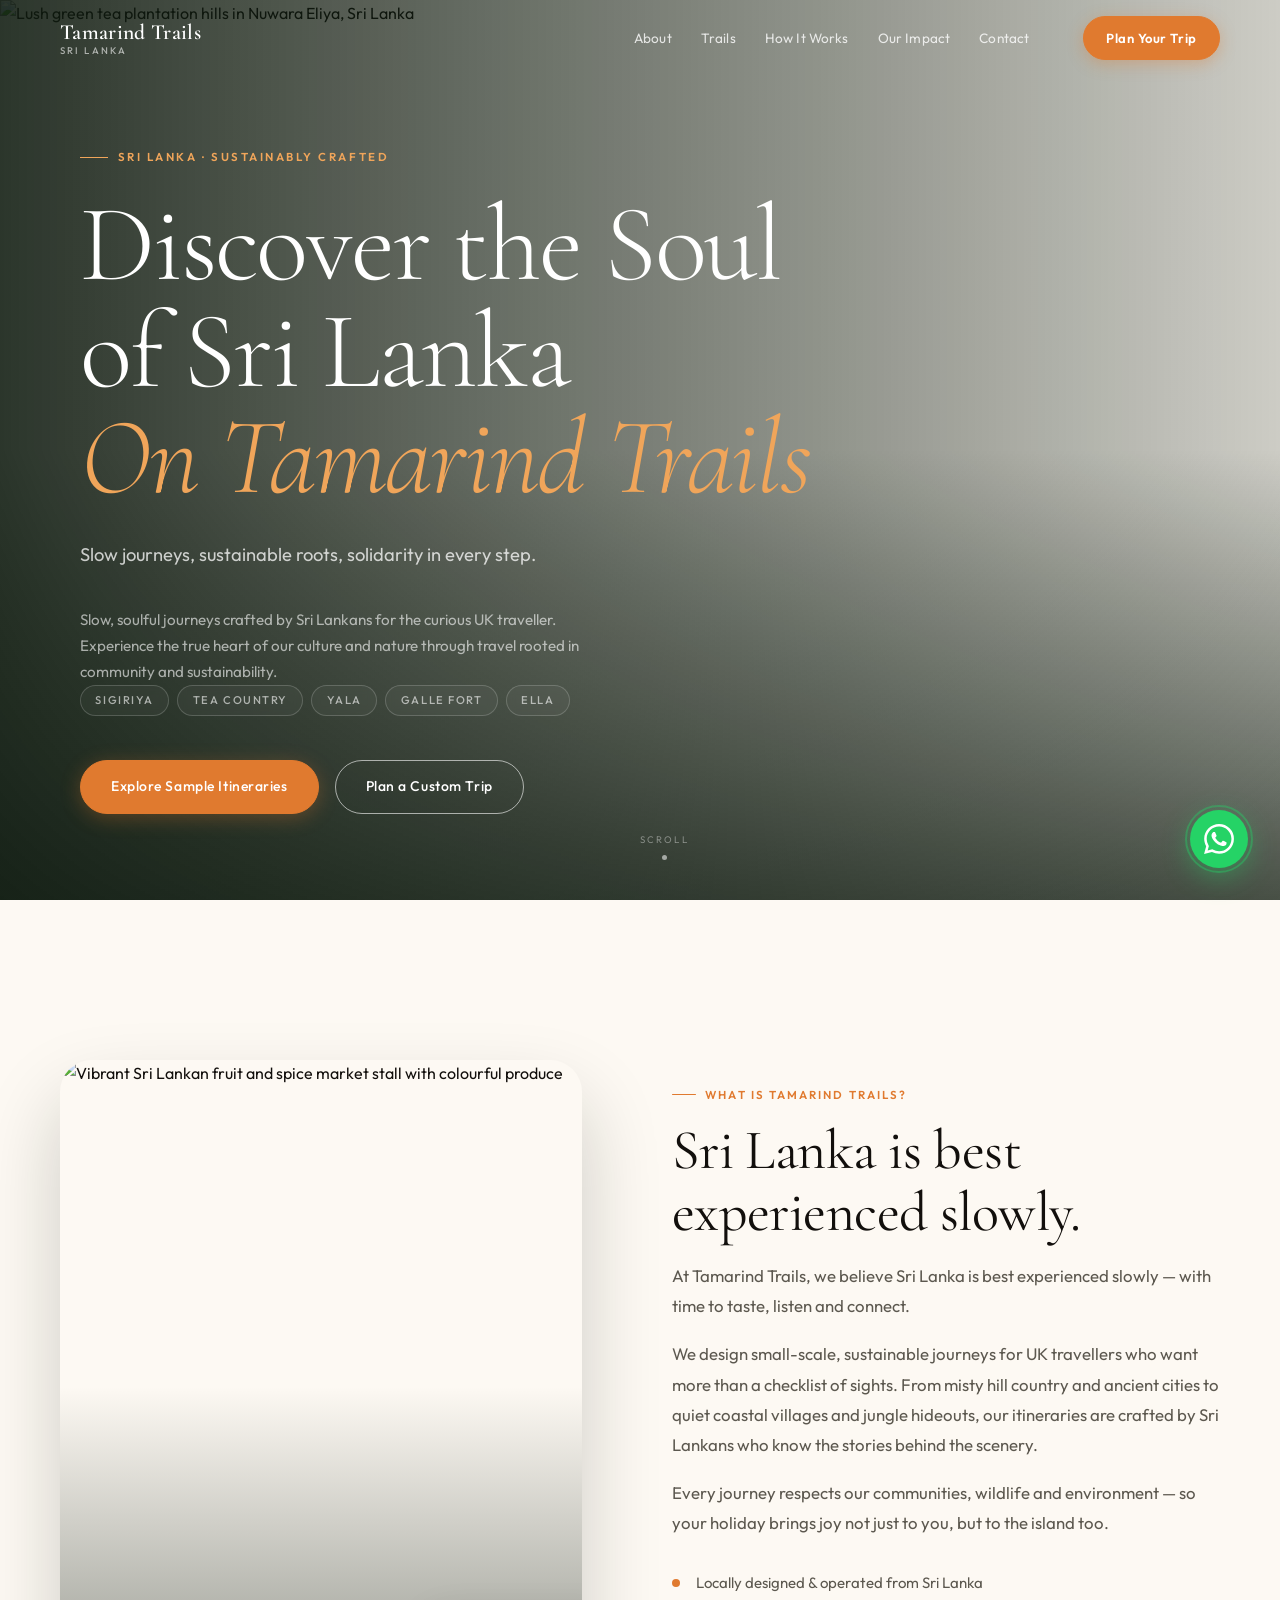
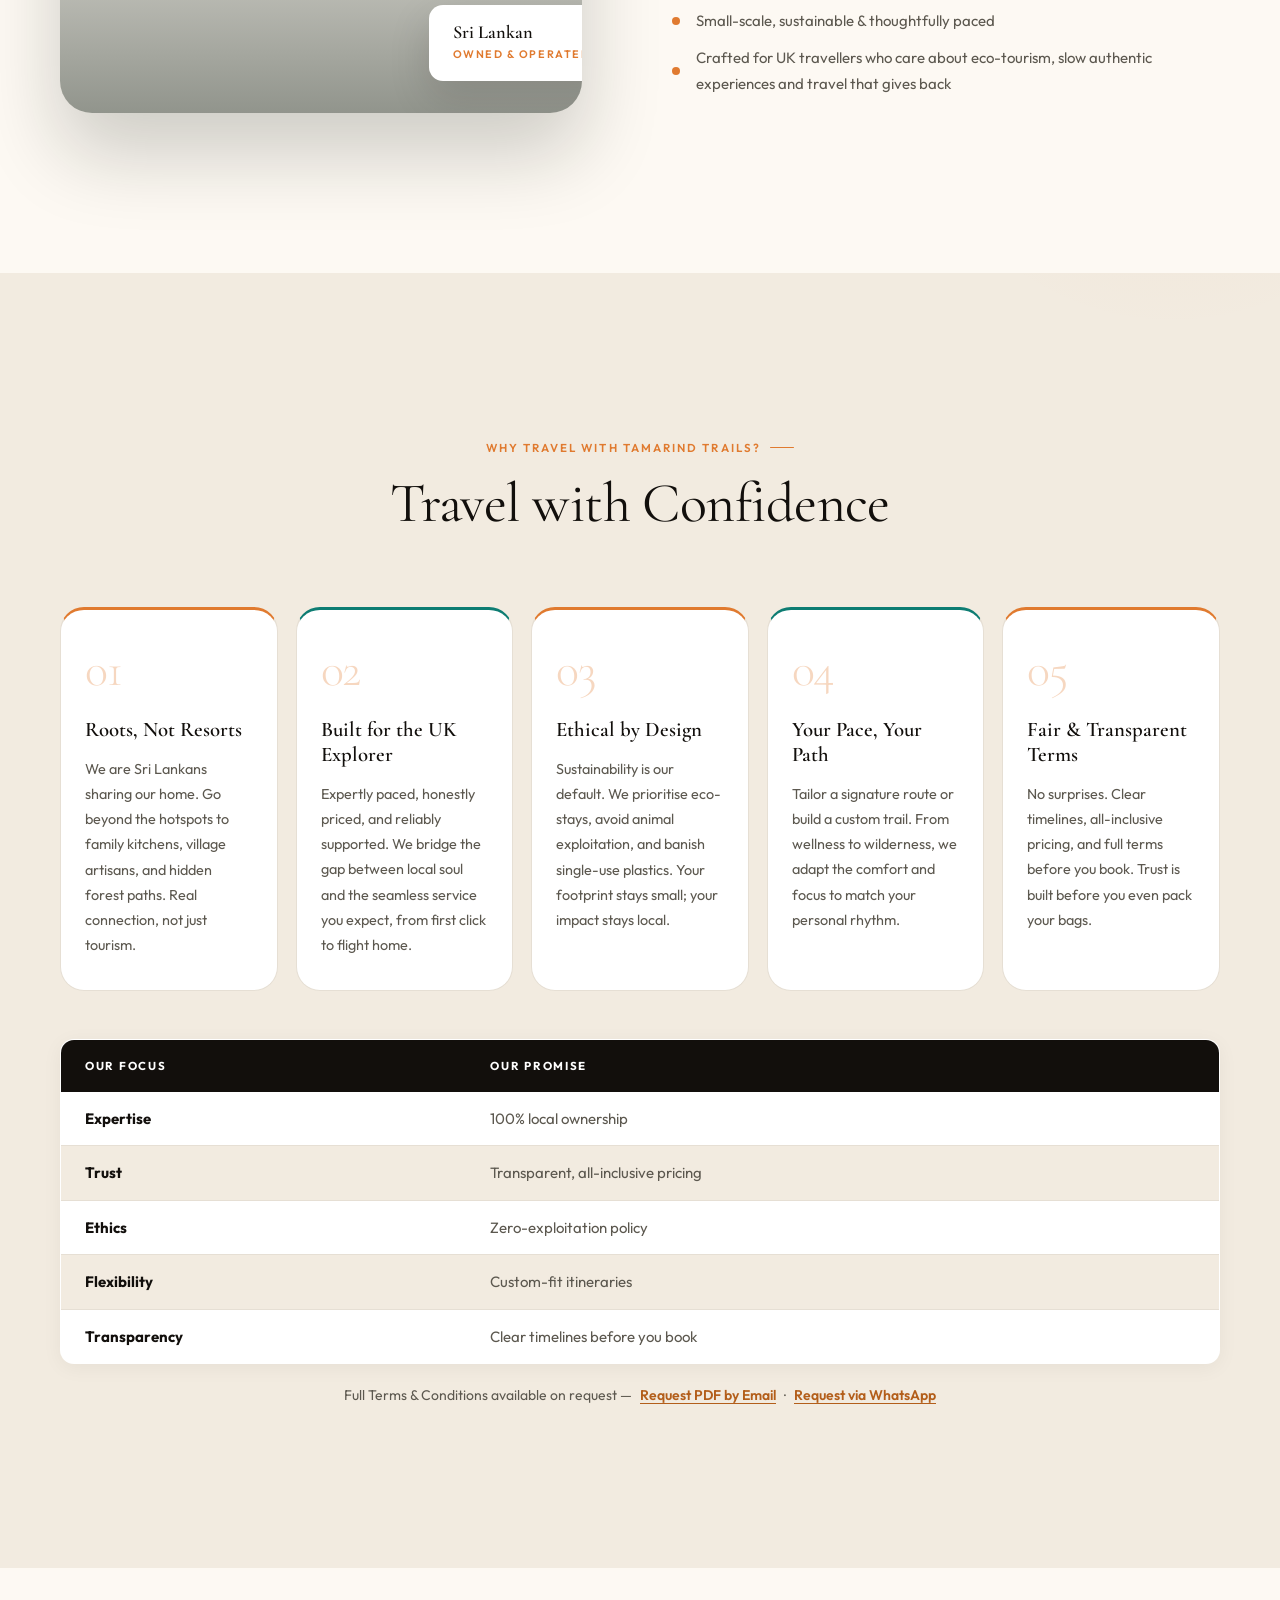
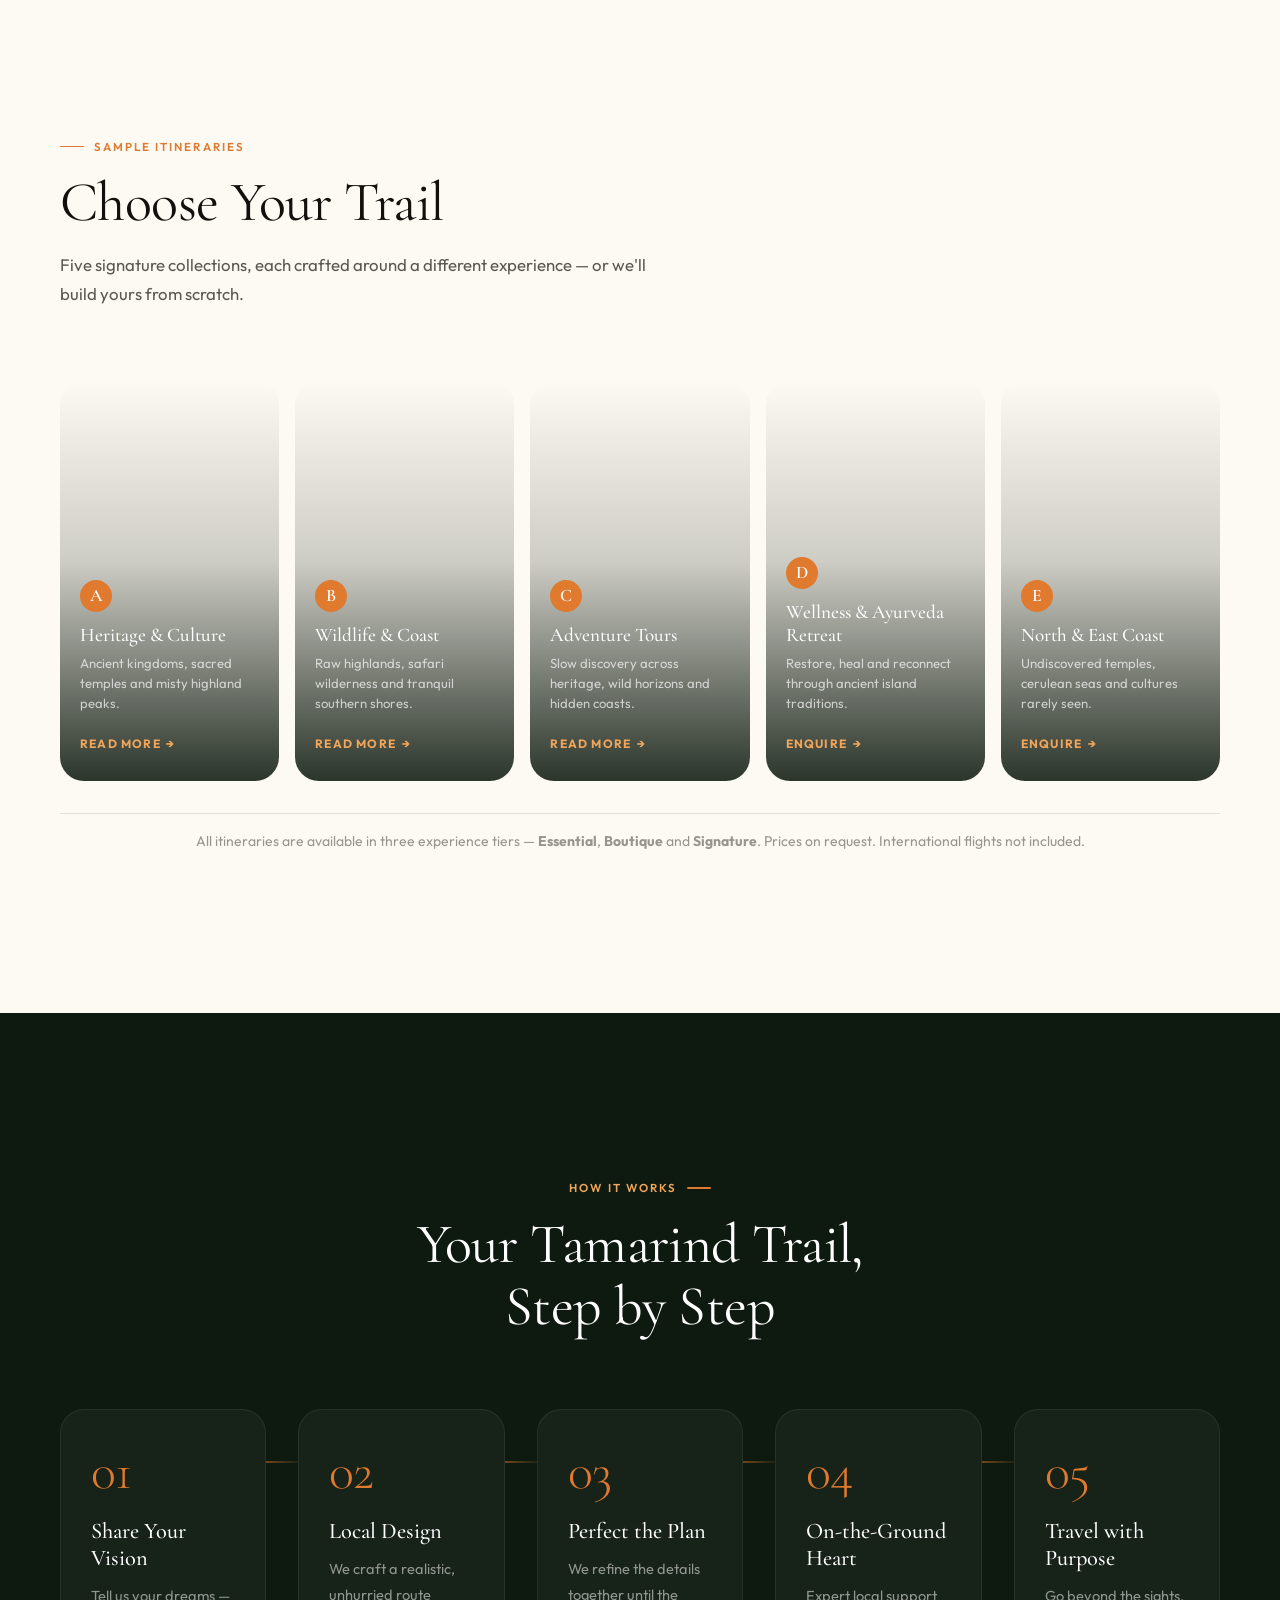
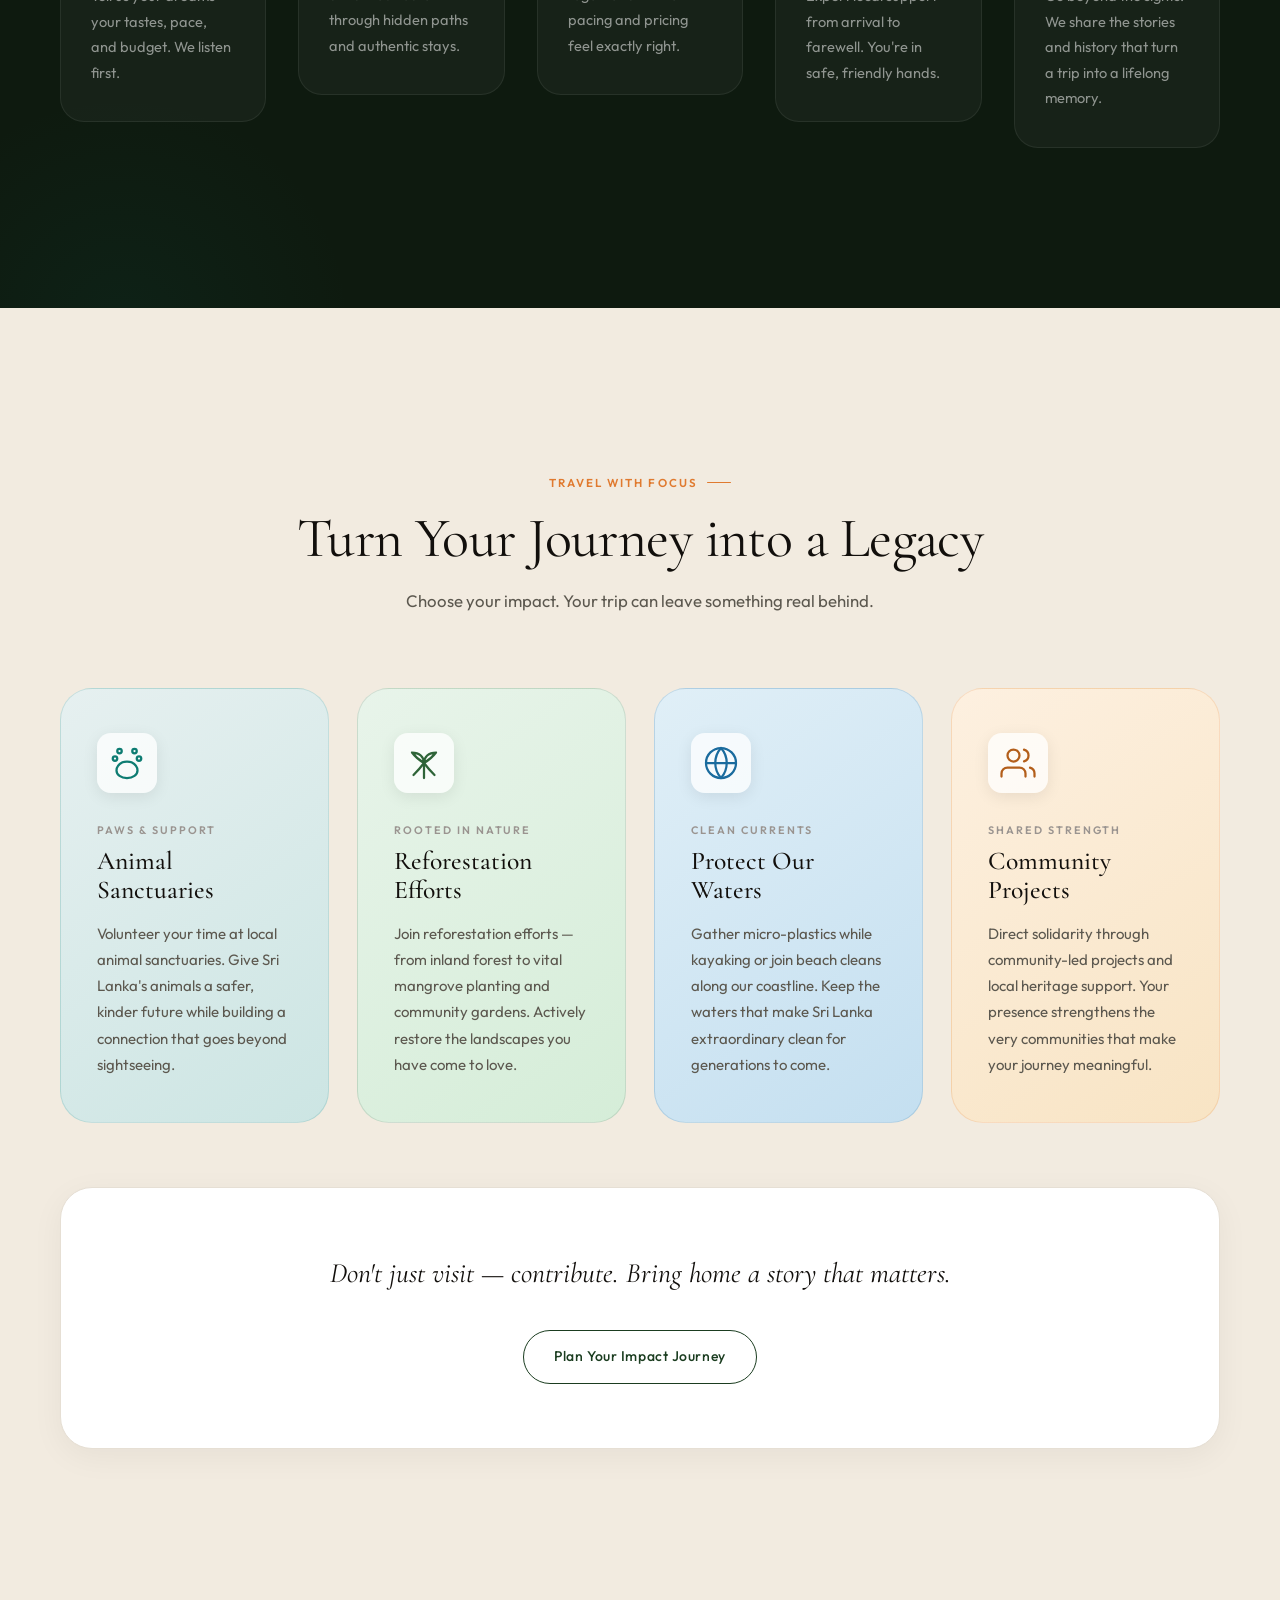
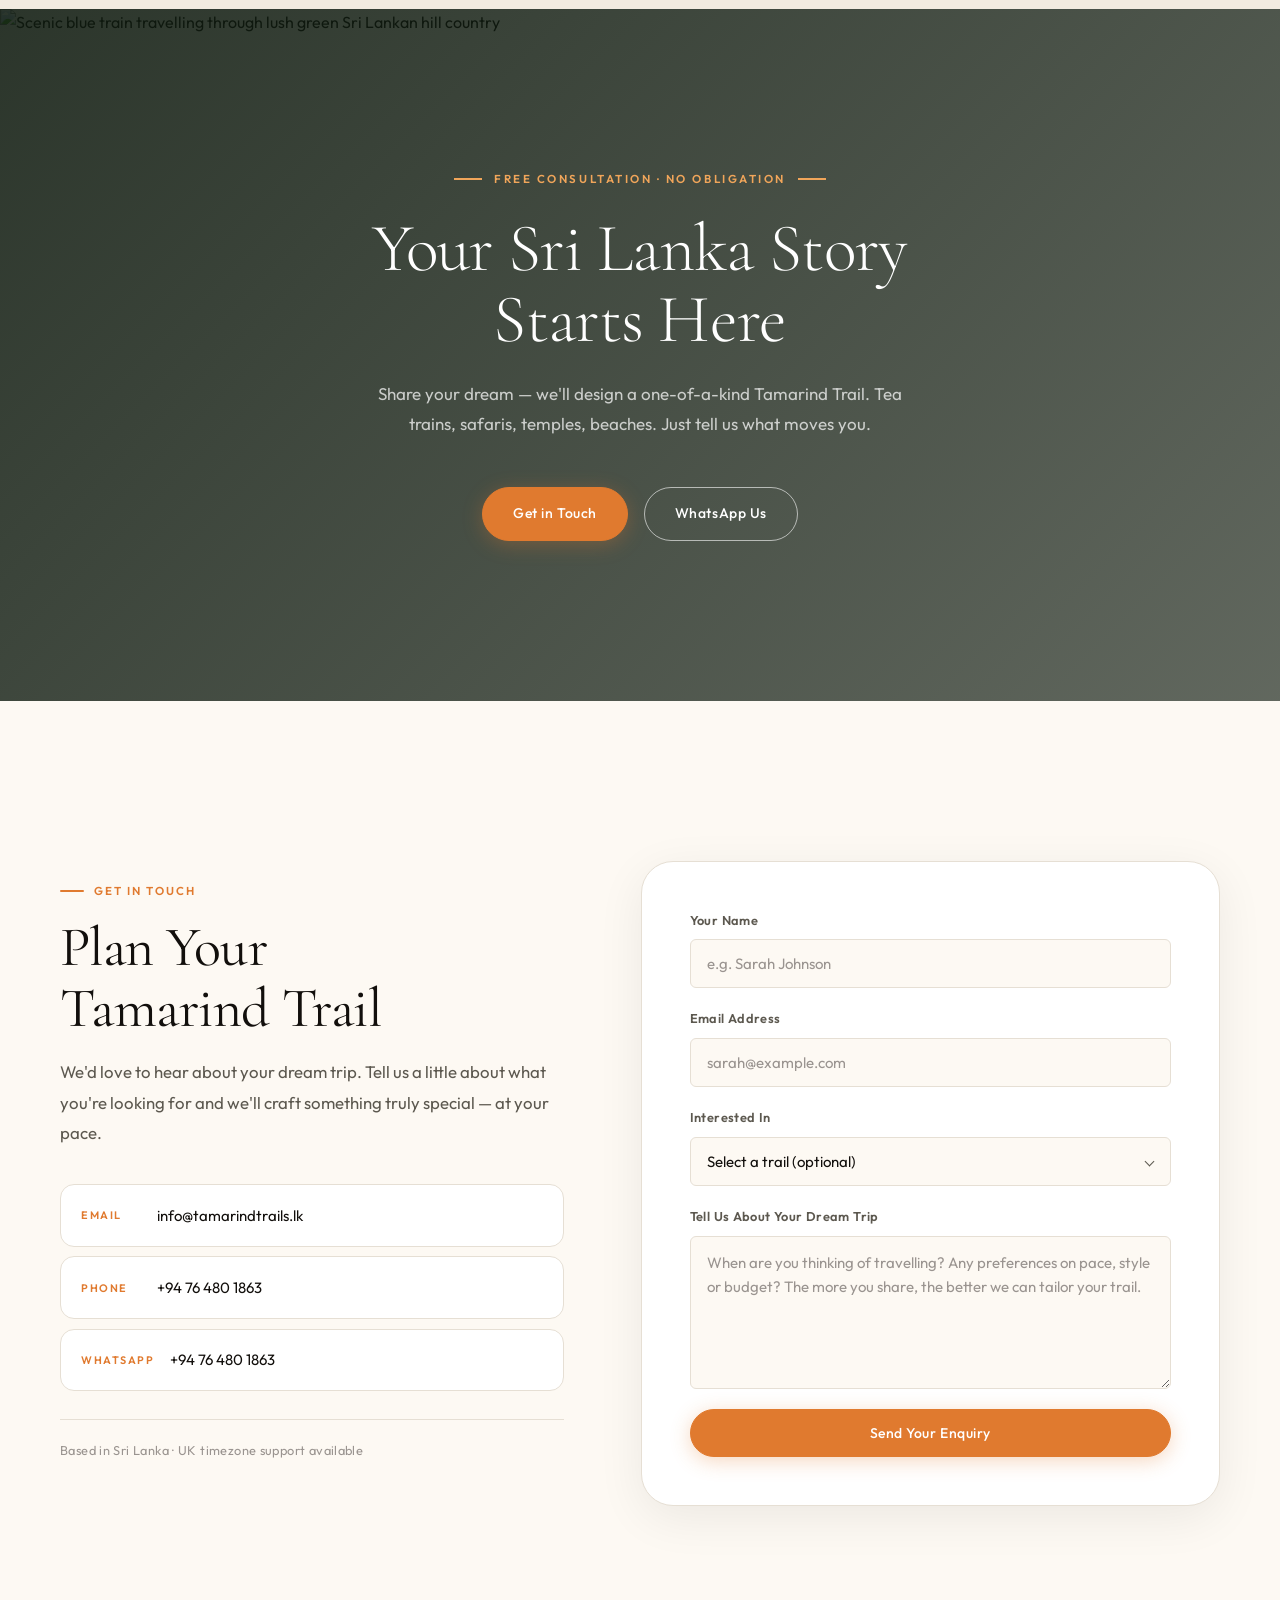
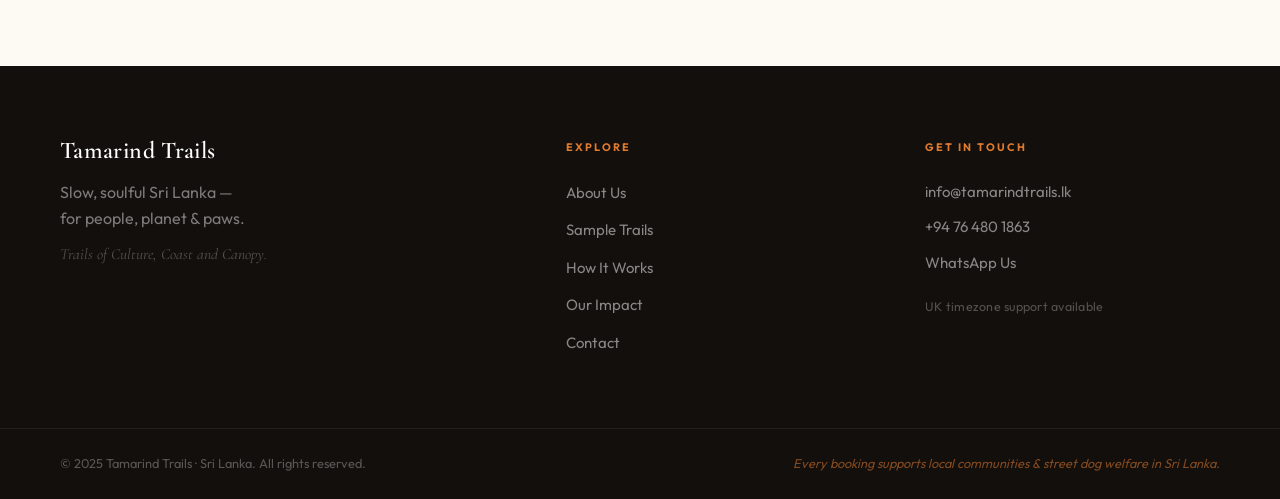
==== commit b7491186: "Content refresh — 5 itinerary categories, pillar redesign & new detail pages - Hero: updated headlin" ====
--- a/index.html
+++ b/index.html
@@ -56,10 +56,11 @@
       <div class="hero-content">
         <p class="hero-eyebrow">Sri Lanka &middot; Sustainably Crafted</p>
         <h1 class="hero-title">
-          <span class="hero-line">Discover Sri Lanka</span>
-          <span class="hero-line">on the Tamarind Trails</span>
+          <span class="hero-line">Discover the Soul of Sri Lanka</span>
+          <span class="hero-line">On Tamarind Trails</span>
         </h1>
-        <p class="hero-subtitle">Slow, soulful journeys crafted by Sri Lankans for curious UK travellers who care about culture, nature and sustainability.</p>
+        <p class="hero-subtitle">Slow journeys, sustainable roots, solidarity in every step.</p>
+        <p class="hero-body">Slow, soulful journeys crafted by Sri Lankans for the curious UK traveller. Experience the true heart of our culture and nature through travel rooted in community and sustainability.</p>
         <div class="hero-places">
           <span>Sigiriya</span>
           <span>Tea Country</span>
@@ -103,7 +104,7 @@
           <ul class="intro-features">
             <li>Locally designed &amp; operated from Sri Lanka</li>
             <li>Small-scale, sustainable &amp; thoughtfully paced</li>
-            <li>Crafted for UK travellers who care</li>
+            <li>Crafted for UK travellers who care about eco-tourism, slow authentic experiences and travel that gives back</li>
           </ul>
         </div>
       </div>
@@ -113,32 +114,74 @@
     <section class="why-us">
       <div class="container">
         <div class="section-header center-header">
-          <span class="section-label label-light">Why Tamarind Trails?</span>
+          <span class="section-label">Why Travel with Tamarind Trails?</span>
           <h2 class="section-title">Travel with Confidence</h2>
-          <p class="section-subtitle">We are a small team who will remember your name, your favourite food, and how you take your tea.</p>
         </div>
         <div class="pillars-grid">
           <div class="pillar-card reveal-up" style="--d:0s">
             <div class="pillar-num">01</div>
-            <h3>Locally Owned,<br>Deeply Rooted</h3>
-            <p>We're Sri Lankans sharing our home as we know it &mdash; through family kitchens, village artisans, forest paths and tea fields, not just tourist hotspots.</p>
+            <h3>Roots, Not Resorts</h3>
+            <p>We are Sri Lankans sharing our home. Go beyond the hotspots to family kitchens, village artisans, and hidden forest paths. Real connection, not just tourism.</p>
           </div>
           <div class="pillar-card reveal-up" style="--d:0.1s">
             <div class="pillar-num">02</div>
-            <h3>Designed for<br>UK Travellers</h3>
-            <p>Safe, well-paced itineraries, honest advice, clear pricing and reliable support from first enquiry to flight home &mdash; we understand exactly what you need.</p>
+            <h3>Built for the UK Explorer</h3>
+            <p>Expertly paced, honestly priced, and reliably supported. We bridge the gap between local soul and the seamless service you expect, from first click to flight home.</p>
           </div>
           <div class="pillar-card reveal-up" style="--d:0.2s">
             <div class="pillar-num">03</div>
-            <h3>Sustainable<br>by Default</h3>
-            <p>We partner with eco-stays, local guides and small businesses. No exploitative animal tourism, low single-use plastic, and options to offset your carbon footprint.</p>
+            <h3>Ethical by Design</h3>
+            <p>Sustainability is our default. We prioritise eco-stays, avoid animal exploitation, and banish single-use plastics. Your footprint stays small; your impact stays local.</p>
           </div>
           <div class="pillar-card reveal-up" style="--d:0.3s">
             <div class="pillar-num">04</div>
-            <h3>Flexible,<br>Thoughtfully Curated</h3>
-            <p>Choose from our signature routes or build your own Tamarind Trail. We adapt pace, comfort and focus &mdash; culture, nature, food, wellness &mdash; to match you.</p>
-          </div>
-        </div>
+            <h3>Your Pace, Your Path</h3>
+            <p>Tailor a signature route or build a custom trail. From wellness to wilderness, we adapt the comfort and focus to match your personal rhythm.</p>
+          </div>
+          <div class="pillar-card reveal-up" style="--d:0.4s">
+            <div class="pillar-num">05</div>
+            <h3>Fair &amp; Transparent Terms</h3>
+            <p>No surprises. Clear timelines, all-inclusive pricing, and full terms before you book. Trust is built before you even pack your bags.</p>
+          </div>
+        </div>
+
+        <table class="promise-table reveal-up" style="--d:0.5s">
+          <thead>
+            <tr>
+              <th>Our Focus</th>
+              <th>Our Promise</th>
+            </tr>
+          </thead>
+          <tbody>
+            <tr>
+              <td>Expertise</td>
+              <td>100% local ownership</td>
+            </tr>
+            <tr>
+              <td>Trust</td>
+              <td>Transparent, all-inclusive pricing</td>
+            </tr>
+            <tr>
+              <td>Ethics</td>
+              <td>Zero-exploitation policy</td>
+            </tr>
+            <tr>
+              <td>Flexibility</td>
+              <td>Custom-fit itineraries</td>
+            </tr>
+            <tr>
+              <td>Transparency</td>
+              <td>Clear timelines before you book</td>
+            </tr>
+          </tbody>
+        </table>
+
+        <p class="tc-note">
+          <span>Full Terms &amp; Conditions available on request &mdash;</span>
+          <a href="mailto:info@tamarindtrails.lk">Request PDF by Email</a>
+          <span>&middot;</span>
+          <a href="https://wa.me/94764801863" target="_blank" rel="noopener noreferrer">Request via WhatsApp</a>
+        </p>
       </div>
     </section>
 
@@ -148,96 +191,69 @@
         <div class="section-header">
           <span class="section-label">Sample Itineraries</span>
           <h2 class="section-title">Choose Your Trail</h2>
-          <p class="section-subtitle">Three signature routes, each available in Essential, Boutique or Signature tier &mdash; or we'll craft yours from scratch.</p>
-        </div>
-        <div class="trail-cards">
-
-          <!-- Heritage & Hill Country -->
-          <article class="trail-card reveal-up" style="--d:0s; --card-img:url('https://images.unsplash.com/photo-1706766958001-176b3d7800ff?w=800&q=85&fm=jpg&fit=crop')">
-            <div class="trail-media">
-              <div class="trail-img"></div>
-              <span class="trail-duration">10 Days</span>
-            </div>
-            <div class="trail-body">
-              <div class="trail-tags">
-                <span>Culture</span>
-                <span>Tea</span>
-                <span>Heritage</span>
-              </div>
-              <h3>Heritage &amp; Hill Country</h3>
-              <p>Kandy, ancient cities and tea country. Temples at sunrise, scenic train rides through misty hills, village visits and slow evenings with spice-laden home-cooked meals.</p>
-              <ul class="trail-highlights">
-                <li>Sigiriya Rock Fortress</li>
-                <li>Temple of the Tooth</li>
-                <li>Ella &amp; Nine Arches Bridge</li>
-                <li>Galle Fort</li>
-              </ul>
-              <div class="trail-tiers">
-                <span class="tier-pill">Essential</span>
-                <span class="tier-pill tier-mid">Boutique</span>
-                <span class="tier-pill tier-top">Signature</span>
-              </div>
-              <a href="#contact" class="btn btn-trail">Enquire About This Trail</a>
-            </div>
-          </article>
-
-          <!-- Coast, Wildlife & Wellness -->
-          <article class="trail-card reveal-up" style="--d:0.15s; --card-img:url('https://images.unsplash.com/photo-1674556275226-47b6b393d623?w=800&q=85&fm=jpg&fit=crop')">
-            <div class="trail-media">
-              <div class="trail-img"></div>
-              <span class="trail-duration">12 Days</span>
-            </div>
-            <div class="trail-body">
-              <div class="trail-tags">
-                <span>Wildlife</span>
-                <span>Coast</span>
-                <span>Wellness</span>
-              </div>
-              <h3>Coast, Wildlife &amp; Wellness</h3>
-              <p>Ethical wildlife safaris, mangrove backwaters and quiet beaches. Balance your days between nature, ocean time and simple Ayurvedic wellness experiences.</p>
-              <ul class="trail-highlights">
-                <li>Yala &amp; Udawalawe Safari</li>
-                <li>Mangrove Boat Trip</li>
-                <li>Mirissa Coastline</li>
-                <li>Ayurveda &amp; Wellness Day</li>
-              </ul>
-              <div class="trail-tiers">
-                <span class="tier-pill">Essential</span>
-                <span class="tier-pill tier-mid">Boutique</span>
-                <span class="tier-pill tier-top">Signature</span>
-              </div>
-              <a href="#contact" class="btn btn-trail">Enquire About This Trail</a>
-            </div>
-          </article>
-
-          <!-- Hidden Tamarind Trails -->
-          <article class="trail-card reveal-up" style="--d:0.3s; --card-img:url('https://images.unsplash.com/photo-1711797750174-c3750dd9d7c9?w=800&q=85&fm=jpg&fit=crop')">
-            <div class="trail-media">
-              <div class="trail-img"></div>
-              <span class="trail-duration">14 Days</span>
-            </div>
-            <div class="trail-body">
-              <div class="trail-tags">
-                <span>Off the beaten path</span>
-                <span>Villages</span>
-                <span>Hiking</span>
-              </div>
-              <h3>Hidden Tamarind Trails</h3>
-              <p>For travellers who want fewer crowds and more connection. Family-run guesthouses, village walks, lesser-known viewpoints and the freedom to simply linger.</p>
-              <ul class="trail-highlights">
-                <li>Knuckles Range Hikes</li>
-                <li>Village Homestays</li>
-                <li>Rural Eastern Sri Lanka</li>
-                <li>Quiet South Coast</li>
-              </ul>
-              <div class="trail-tiers">
-                <span class="tier-pill">Essential</span>
-                <span class="tier-pill tier-mid">Boutique</span>
-                <span class="tier-pill tier-top">Signature</span>
-              </div>
-              <a href="#contact" class="btn btn-trail">Enquire About This Trail</a>
-            </div>
-          </article>
+          <p class="section-subtitle">Five signature collections, each crafted around a different experience &mdash; or we'll build yours from scratch.</p>
+        </div>
+        <div class="category-tiles">
+
+          <!-- A: Heritage & Culture -->
+          <a href="itinerary-chronicles-heritage.html" class="category-tile reveal-up" style="--d:0s">
+            <div class="category-tile-bg" style="background-image:url('https://images.unsplash.com/photo-1706766958001-176b3d7800ff?w=800&q=85&fm=jpg&fit=crop')"></div>
+            <div class="category-tile-overlay"></div>
+            <div class="category-tile-content">
+              <span class="category-letter">A</span>
+              <h3>Heritage &amp; Culture</h3>
+              <p>Ancient kingdoms, sacred temples and misty highland peaks.</p>
+              <span class="btn-read-more">Read More</span>
+            </div>
+          </a>
+
+          <!-- B: Wildlife & Coast -->
+          <a href="itinerary-wild-highlands.html" class="category-tile reveal-up" style="--d:0.1s">
+            <div class="category-tile-bg" style="background-image:url('https://images.unsplash.com/photo-1674556275226-47b6b393d623?w=800&q=85&fm=jpg&fit=crop')"></div>
+            <div class="category-tile-overlay"></div>
+            <div class="category-tile-content">
+              <span class="category-letter">B</span>
+              <h3>Wildlife &amp; Coast</h3>
+              <p>Raw highlands, safari wilderness and tranquil southern shores.</p>
+              <span class="btn-read-more">Read More</span>
+            </div>
+          </a>
+
+          <!-- C: Adventure Tours -->
+          <a href="itinerary-silent-footstep.html" class="category-tile reveal-up" style="--d:0.2s">
+            <div class="category-tile-bg" style="background-image:url('https://images.unsplash.com/photo-1711797750174-c3750dd9d7c9?w=800&q=85&fm=jpg&fit=crop')"></div>
+            <div class="category-tile-overlay"></div>
+            <div class="category-tile-content">
+              <span class="category-letter">C</span>
+              <h3>Adventure Tours</h3>
+              <p>Slow discovery across heritage, wild horizons and hidden coasts.</p>
+              <span class="btn-read-more">Read More</span>
+            </div>
+          </a>
+
+          <!-- D: Wellness & Ayurveda -->
+          <a href="#contact" class="category-tile reveal-up" style="--d:0.3s">
+            <div class="category-tile-bg" style="background-image:url('https://images.unsplash.com/photo-1544367567-0f2fcb009e0b?w=800&q=85&fm=jpg&fit=crop')"></div>
+            <div class="category-tile-overlay"></div>
+            <div class="category-tile-content">
+              <span class="category-letter">D</span>
+              <h3>Wellness &amp; Ayurveda Retreat</h3>
+              <p>Restore, heal and reconnect through ancient island traditions.</p>
+              <span class="btn-read-more">Enquire</span>
+            </div>
+          </a>
+
+          <!-- E: North & East Coast -->
+          <a href="#contact" class="category-tile reveal-up" style="--d:0.4s">
+            <div class="category-tile-bg" style="background-image:url('https://images.unsplash.com/photo-1507525428034-b723cf961d3e?w=800&q=85&fm=jpg&fit=crop')"></div>
+            <div class="category-tile-overlay"></div>
+            <div class="category-tile-content">
+              <span class="category-letter">E</span>
+              <h3>North &amp; East Coast</h3>
+              <p>Undiscovered temples, cerulean seas and cultures rarely seen.</p>
+              <span class="btn-read-more">Enquire</span>
+            </div>
+          </a>
 
         </div>
         <p class="trails-footnote">All itineraries are available in three experience tiers — <strong>Essential</strong>, <strong>Boutique</strong> and <strong>Signature</strong>. Prices on request. International flights not included.</p>
@@ -254,68 +270,82 @@
         <div class="steps">
           <div class="step reveal-up" style="--d:0s">
             <div class="step-num">01</div>
-            <h3>Share Your Dreams</h3>
-            <p>Tell us how long you have, what you love &mdash; temples, tea, wildlife, beaches, food &mdash; and your budget.</p>
+            <h3>Share Your Vision</h3>
+            <p>Tell us your dreams &mdash; your tastes, pace, and budget. We listen first.</p>
           </div>
           <div class="step-line" aria-hidden="true"></div>
           <div class="step reveal-up" style="--d:0.1s">
             <div class="step-num">02</div>
-            <h3>We Design Your Trail</h3>
-            <p>We create a draft itinerary with stays, experiences and travel times that actually feel realistic &mdash; not rushed.</p>
+            <h3>Local Design</h3>
+            <p>We craft a realistic, unhurried route through hidden paths and authentic stays.</p>
           </div>
           <div class="step-line" aria-hidden="true"></div>
           <div class="step reveal-up" style="--d:0.2s">
             <div class="step-num">03</div>
-            <h3>Refine Together</h3>
-            <p>We tweak and adjust until it feels perfect. You'll see clear pricing and what's included at every step.</p>
+            <h3>Perfect the Plan</h3>
+            <p>We refine the details together until the pacing and pricing feel exactly right.</p>
           </div>
           <div class="step-line" aria-hidden="true"></div>
           <div class="step reveal-up" style="--d:0.3s">
             <div class="step-num">04</div>
-            <h3>Travel with Local Support</h3>
-            <p>From airport welcome to final farewell, our local team and partners are there with you every step of the way.</p>
-          </div>
-        </div>
-      </div>
-    </section>
-
-    <!-- ===== OUR IMPACT ===== -->
+            <h3>On-the-Ground Heart</h3>
+            <p>Expert local support from arrival to farewell. You're in safe, friendly hands.</p>
+          </div>
+          <div class="step-line" aria-hidden="true"></div>
+          <div class="step reveal-up" style="--d:0.4s">
+            <div class="step-num">05</div>
+            <h3>Travel with Purpose</h3>
+            <p>Go beyond the sights. We share the stories and history that turn a trip into a lifelong memory.</p>
+          </div>
+        </div>
+      </div>
+    </section>
+
+    <!-- ===== TRAVEL WITH FOCUS ===== -->
     <section id="impact" class="impact">
       <div class="container">
         <div class="section-header center-header">
-          <span class="section-label">Our Impact</span>
-          <h2 class="section-title">People, Planet &amp; Paws</h2>
-          <p class="section-subtitle">When you travel with Tamarind Trails, your journey does more than move you from A to B.</p>
+          <span class="section-label">Travel with Focus</span>
+          <h2 class="section-title">Turn Your Journey into a Legacy</h2>
+          <p class="section-subtitle">Choose your impact. Your trip can leave something real behind.</p>
         </div>
         <div class="impact-grid">
-          <div class="impact-card impact-planet reveal-up" style="--d:0s">
+          <div class="impact-card impact-paws reveal-up" style="--d:0s">
             <div class="impact-icon">
-              <svg width="36" height="36" viewBox="0 0 24 24" fill="none" stroke="currentColor" stroke-width="1.5" stroke-linecap="round" stroke-linejoin="round" aria-hidden="true"><circle cx="12" cy="12" r="10"/><line x1="2" y1="12" x2="22" y2="12"/><path d="M12 2a15.3 15.3 0 0 1 4 10 15.3 15.3 0 0 1-4 10 15.3 15.3 0 0 1-4-10 15.3 15.3 0 0 1 4-10z"/></svg>
-            </div>
-            <h3>Planet</h3>
-            <h4>Travelling Lighter</h4>
-            <p>Slow, logical routes with less backtracking. Scenic train journeys. Partners who minimise plastic and respect wildlife habitats. Travel that treads gently on the island we call home.</p>
-          </div>
-          <div class="impact-card impact-people reveal-up" style="--d:0.1s">
+              <svg width="36" height="36" viewBox="0 0 24 24" fill="none" stroke="currentColor" stroke-width="1.5" stroke-linecap="round" stroke-linejoin="round" aria-hidden="true"><circle cx="7" cy="4" r="1.5"/><circle cx="17" cy="4" r="1.5"/><circle cx="4" cy="9" r="1.5"/><circle cx="20" cy="9" r="1.5"/><path d="M12 22c-4 0-7-2-7-5 0-2.5 2-4.5 4-5.5 1-0.5 2-0.5 3-0.5s2 0 3 .5c2 1 4 3 4 5.5 0 3-3 5-7 5z"/></svg>
+            </div>
+            <h3>Paws &amp; Support</h3>
+            <h4>Animal Sanctuaries</h4>
+            <p>Volunteer your time at local animal sanctuaries. Give Sri Lanka's animals a safer, kinder future while building a connection that goes beyond sightseeing.</p>
+          </div>
+          <div class="impact-card impact-planet reveal-up" style="--d:0.1s">
+            <div class="impact-icon">
+              <svg width="36" height="36" viewBox="0 0 24 24" fill="none" stroke="currentColor" stroke-width="1.5" stroke-linecap="round" stroke-linejoin="round" aria-hidden="true"><path d="M12 22V12M12 12C12 12 7 9 4 5c5 0 8 3 8 7zM12 12c0 0 5-3 8-7-5 0-8 3-8 7z"/><path d="M5 20c2-2 4-4 7-8"/><path d="M19 20c-2-2-4-4-7-8"/></svg>
+            </div>
+            <h3>Rooted in Nature</h3>
+            <h4>Reforestation Efforts</h4>
+            <p>Join reforestation efforts &mdash; from inland forest to vital mangrove planting and community gardens. Actively restore the landscapes you have come to love.</p>
+          </div>
+          <div class="impact-card impact-water reveal-up" style="--d:0.2s">
+            <div class="impact-icon">
+              <svg width="36" height="36" viewBox="0 0 24 24" fill="none" stroke="currentColor" stroke-width="1.5" stroke-linecap="round" stroke-linejoin="round" aria-hidden="true"><path d="M12 2C6.48 2 2 6.48 2 12s4.48 10 10 10 10-4.48 10-10S17.52 2 12 2z"/><path d="M2 12h20M12 2a15 15 0 0 1 0 20M12 2a15 15 0 0 0 0 20"/></svg>
+            </div>
+            <h3>Clean Currents</h3>
+            <h4>Protect Our Waters</h4>
+            <p>Gather micro-plastics while kayaking or join beach cleans along our coastline. Keep the waters that make Sri Lanka extraordinary clean for generations to come.</p>
+          </div>
+          <div class="impact-card impact-people reveal-up" style="--d:0.3s">
             <div class="impact-icon">
               <svg width="36" height="36" viewBox="0 0 24 24" fill="none" stroke="currentColor" stroke-width="1.5" stroke-linecap="round" stroke-linejoin="round" aria-hidden="true"><path d="M17 21v-2a4 4 0 0 0-4-4H5a4 4 0 0 0-4 4v2"/><circle cx="9" cy="7" r="4"/><path d="M23 21v-2a4 4 0 0 0-3-3.87"/><path d="M16 3.13a4 4 0 0 1 0 7.75"/></svg>
             </div>
-            <h3>People</h3>
-            <h4>Supporting Local Lives</h4>
-            <p>Locally owned guesthouses, fairly paid guides and drivers, community cooking classes and craft workshops. Your money supports real Sri Lankan families, not big anonymous chains.</p>
-          </div>
-          <div class="impact-card impact-paws reveal-up" style="--d:0.2s">
-            <div class="impact-icon">
-              <svg width="36" height="36" viewBox="0 0 24 24" fill="none" stroke="currentColor" stroke-width="1.5" stroke-linecap="round" stroke-linejoin="round" aria-hidden="true"><circle cx="7" cy="4" r="1.5"/><circle cx="17" cy="4" r="1.5"/><circle cx="4" cy="9" r="1.5"/><circle cx="20" cy="9" r="1.5"/><path d="M12 22c-4 0-7-2-7-5 0-2.5 2-4.5 4-5.5 1-0.5 2-0.5 3-0.5s2 0 3 .5c2 1 4 3 4 5.5 0 3-3 5-7 5z"/></svg>
-            </div>
-            <h3>Paws</h3>
-            <h4>Caring for Street Dogs</h4>
-            <p>For every Tamarind Trails booking, we donate £15 to street dog welfare in Sri Lanka. Your holiday helps give Sri Lanka's street animals a safer, kinder future.</p>
-          </div>
-        </div>
-        <blockquote class="impact-quote reveal-up" style="--d:0.3s">
-          <p>"Tamarind adds a tangy, unforgettable note to Sri Lankan cooking. We want your journey to feel the same &mdash; without leaving a bitter impact behind."</p>
-          <a href="#contact" class="btn btn-secondary-dark">Travel Responsibly with Us</a>
+            <h3>Shared Strength</h3>
+            <h4>Community Projects</h4>
+            <p>Direct solidarity through community-led projects and local heritage support. Your presence strengthens the very communities that make your journey meaningful.</p>
+          </div>
+        </div>
+        <blockquote class="impact-quote reveal-up" style="--d:0.4s">
+          <p>Don't just visit &mdash; contribute. Bring home a story that matters.</p>
+          <a href="#contact" class="btn btn-secondary-dark">Plan Your Impact Journey</a>
         </blockquote>
       </div>
     </section>
@@ -379,9 +409,14 @@
               <div class="select-wrap">
                 <select id="trail" name="trail">
                   <option value="">Select a trail (optional)</option>
-                  <option value="Heritage &amp; Hill Country (10 Days)">Heritage &amp; Hill Country — 10 Days</option>
-                  <option value="Coast, Wildlife &amp; Wellness (12 Days)">Coast, Wildlife &amp; Wellness — 12 Days</option>
-                  <option value="Hidden Tamarind Trails (14 Days)">Hidden Tamarind Trails — 14 Days</option>
+                  <option value="A — Heritage &amp; Culture">A &mdash; Heritage &amp; Culture</option>
+                  <option value="A1 — Chronicles of Heritage &amp; Emerald Peaks (7 Days)">A1 &mdash; Chronicles of Heritage &amp; Emerald Peaks (7 Days)</option>
+                  <option value="B — Wildlife &amp; Coast">B &mdash; Wildlife &amp; Coast</option>
+                  <option value="B1 — The Wild Highlands &amp; East Coast Loop (7 Days)">B1 &mdash; Wild Highlands &amp; East Coast Loop (7 Days)</option>
+                  <option value="C — Adventure Tours">C &mdash; Adventure Tours</option>
+                  <option value="C1 — The Silent Footstep (14 Days)">C1 &mdash; The Silent Footstep (14 Days)</option>
+                  <option value="D — Wellness &amp; Ayurveda Retreat">D &mdash; Wellness &amp; Ayurveda Retreat</option>
+                  <option value="E — North &amp; East Coast">E &mdash; North &amp; East Coast</option>
                   <option value="Custom Itinerary">Custom Itinerary</option>
                 </select>
               </div>
--- a/styles.css
+++ b/styles.css
@@ -676,7 +676,7 @@
 /* ── Why Us ──────────────────────────────────────────────── */
 .why-us {
   padding-block: var(--space-3xl);
-  background: var(--forest);
+  background: var(--sand);
   position: relative;
   overflow: hidden;
 }
@@ -688,64 +688,125 @@
   right: -15%;
   width: 600px;
   height: 600px;
-  background: radial-gradient(circle, rgba(224, 122, 47, 0.07) 0%, transparent 65%);
+  background: radial-gradient(circle, rgba(224, 122, 47, 0.06) 0%, transparent 65%);
   pointer-events: none;
 }
 
-.why-us .section-label  { color: var(--amber-light); }
-.why-us .section-label::before { background: var(--amber-light); }
-.why-us .section-title  { color: var(--white); }
-.why-us .section-subtitle { color: rgba(255,255,255,0.55); }
+.why-us .section-label  { color: var(--amber); }
+.why-us .section-label::before { background: var(--amber); }
+.why-us .section-title  { color: var(--ink); }
+.why-us .section-subtitle { color: var(--stone); }
 
 .pillars-grid {
   display: grid;
-  grid-template-columns: repeat(4, 1fr);
-  gap: 1.25rem;
+  grid-template-columns: repeat(5, 1fr);
+  gap: 1.125rem;
 }
 
 .pillar-card {
-  background: rgba(255,255,255,0.04);
-  border: 1px solid rgba(255,255,255,0.08);
+  background: var(--white);
+  border: 1px solid var(--border);
+  border-top: 3px solid var(--amber);
   border-radius: var(--r-lg);
-  padding: 2.5rem 1.75rem 2.25rem;
-  transition: background 0.3s var(--ease), border-color 0.3s var(--ease),
-              transform 0.3s var(--ease-spring), box-shadow 0.3s var(--ease);
+  padding: 2.25rem 1.5rem 2rem;
+  transition: transform 0.3s var(--ease-spring), box-shadow 0.3s var(--ease);
   cursor: default;
 }
 
+.pillar-card:nth-child(even) {
+  border-top-color: var(--teal);
+}
+
 .pillar-card:hover {
-  background: rgba(255,255,255,0.07);
-  border-color: rgba(224, 122, 47, 0.35);
   transform: translateY(-6px);
-  box-shadow: 0 20px 48px rgba(0,0,0,0.25);
+  box-shadow: 0 20px 48px rgba(18, 15, 12, 0.10);
 }
 
 .pillar-num {
   font-family: var(--font-display);
   font-size: 3rem;
   font-weight: 300;
-  color: rgba(224, 122, 47, 0.25);
+  color: rgba(224, 122, 47, 0.3);
   line-height: 1;
   margin-bottom: 1.5rem;
   letter-spacing: -0.03em;
   transition: color 0.3s;
 }
 
-.pillar-card:hover .pillar-num { color: rgba(224, 122, 47, 0.55); }
+.pillar-card:hover .pillar-num { color: var(--amber); }
 
 .pillar-card h3 {
   font-family: var(--font-display);
-  font-size: 1.45rem;
-  font-weight: 500;
-  color: var(--white);
+  font-size: 1.3rem;
+  font-weight: 600;
+  color: var(--ink);
   line-height: 1.2;
   margin-bottom: 0.875rem;
 }
 
 .pillar-card p {
-  font-size: 0.9125rem;
-  color: rgba(255,255,255,0.52);
+  font-size: 0.9rem;
+  color: var(--stone);
   line-height: 1.75;
+}
+
+/* Promise table */
+.promise-table {
+  width: 100%;
+  border-collapse: collapse;
+  margin-top: 3rem;
+  background: var(--white);
+  border-radius: var(--r-md);
+  overflow: hidden;
+  border: 1px solid var(--border);
+  box-shadow: 0 4px 20px rgba(18, 15, 12, 0.05);
+}
+
+.promise-table th {
+  font-family: var(--font-body);
+  font-size: 0.72rem;
+  font-weight: 700;
+  letter-spacing: 0.15em;
+  text-transform: uppercase;
+  color: var(--white);
+  background: var(--ink);
+  padding: 1rem 1.5rem;
+  text-align: left;
+}
+
+.promise-table td {
+  padding: 0.875rem 1.5rem;
+  font-size: 0.9375rem;
+  color: var(--stone);
+  border-bottom: 1px solid var(--border);
+}
+
+.promise-table td:first-child {
+  font-weight: 700;
+  color: var(--ink);
+  width: 35%;
+}
+
+.promise-table tr:last-child td { border-bottom: none; }
+.promise-table tr:nth-child(even) td { background: var(--sand); }
+
+.tc-note {
+  margin-top: 1.25rem;
+  font-size: 0.875rem;
+  color: var(--stone);
+  text-align: center;
+  display: flex;
+  align-items: center;
+  justify-content: center;
+  gap: 0.5rem;
+  flex-wrap: wrap;
+}
+
+.tc-note a {
+  color: var(--amber-dark);
+  font-weight: 600;
+  text-decoration: underline;
+  text-underline-offset: 3px;
 }
 
 /* ── Sample Itineraries ──────────────────────────────────── */
@@ -1008,7 +1069,7 @@
 
 .impact-grid {
   display: grid;
-  grid-template-columns: repeat(3, 1fr);
+  grid-template-columns: repeat(4, 1fr);
   gap: 1.75rem;
   margin-bottom: 4rem;
 }
@@ -1039,6 +1100,13 @@
   background: linear-gradient(145deg, #e6f0f0 0%, #cce5e3 100%);
   border-color: rgba(13, 124, 114, 0.15);
 }
+
+.impact-water {
+  background: linear-gradient(145deg, #e0eff7 0%, #c4dff0 100%);
+  border-color: rgba(13, 90, 140, 0.15);
+}
+
+.impact-water .impact-icon { color: #1a6b9e; }
 
 .impact-icon {
   width: 60px;
@@ -1528,7 +1596,7 @@
 @media (max-width: 1024px) {
   :root { --space-3xl: 7rem; }
 
-  .pillars-grid { grid-template-columns: repeat(2, 1fr); gap: 1rem; }
+  .pillars-grid { grid-template-columns: repeat(3, 1fr); gap: 1rem; }
   .trail-cards  { grid-template-columns: repeat(2, 1fr); }
 
   .trail-cards .trail-card:last-child {
@@ -1638,4 +1706,444 @@
   .footer-grid { grid-template-columns: 1fr; }
 
   .wa-float { bottom: 1.25rem; right: 1.25rem; }
-}
+
+  .category-tiles { grid-template-columns: 1fr; }
+  .category-tile  { height: 260px; }
+
+  .promise-table th,
+  .promise-table td { padding: 0.75rem 1rem; font-size: 0.875rem; }
+}
+
+/* ============================================================
+   EXTENDED STYLES — added for content refresh
+   ============================================================ */
+
+/* ── Hero body paragraph ─────────────────────────────────── */
+.hero-body {
+  font-size: 0.95rem;
+  color: rgba(255,255,255,0.6);
+  max-width: 52ch;
+  line-height: 1.7;
+  margin-top: 0.5rem;
+  margin-bottom: 0;
+}
+
+/* ── Category Tiles (Itineraries section) ────────────────── */
+.category-tiles {
+  display: grid;
+  grid-template-columns: repeat(5, 1fr);
+  gap: 1rem;
+  margin-bottom: 2rem;
+}
+
+.category-tile {
+  position: relative;
+  border-radius: var(--r-lg);
+  overflow: hidden;
+  height: 400px;
+  display: flex;
+  flex-direction: column;
+  justify-content: flex-end;
+  text-decoration: none;
+  color: inherit;
+}
+
+.category-tile-bg {
+  position: absolute;
+  inset: 0;
+  background-size: cover;
+  background-position: center;
+  transition: transform 0.7s var(--ease);
+}
+
+.category-tile:hover .category-tile-bg { transform: scale(1.06); }
+
+.category-tile-overlay {
+  position: absolute;
+  inset: 0;
+  background: linear-gradient(to top, rgba(14,26,15,0.88) 0%, rgba(14,26,15,0.2) 55%, transparent 100%);
+  transition: background 0.4s;
+}
+
+.category-tile:hover .category-tile-overlay {
+  background: linear-gradient(to top, rgba(14,26,15,0.92) 0%, rgba(14,26,15,0.35) 60%, transparent 100%);
+}
+
+.category-tile-content {
+  position: relative;
+  z-index: 1;
+  padding: 1.5rem 1.25rem;
+}
+
+.category-letter {
+  display: inline-flex;
+  align-items: center;
+  justify-content: center;
+  width: 32px;
+  height: 32px;
+  border-radius: 50%;
+  background: var(--amber);
+  color: var(--white);
+  font-family: var(--font-display);
+  font-size: 1.1rem;
+  font-weight: 600;
+  margin-bottom: 0.75rem;
+}
+
+.category-tile-content h3 {
+  font-family: var(--font-display);
+  font-size: 1.2rem;
+  font-weight: 500;
+  color: var(--white);
+  line-height: 1.2;
+  margin-bottom: 0.45rem;
+}
+
+.category-tile-content p {
+  font-size: 0.82rem;
+  color: rgba(255,255,255,0.68);
+  line-height: 1.5;
+  margin-bottom: 1rem;
+}
+
+.btn-read-more {
+  display: inline-flex;
+  align-items: center;
+  gap: 0.35rem;
+  font-size: 0.75rem;
+  font-weight: 700;
+  letter-spacing: 0.1em;
+  text-transform: uppercase;
+  color: var(--amber-light);
+  transition: gap 0.2s;
+}
+
+.btn-read-more::after {
+  content: '→';
+  display: inline-block;
+  transition: transform 0.2s;
+}
+
+.category-tile:hover .btn-read-more::after { transform: translateX(4px); }
+
+/* ── Itinerary Detail Pages ──────────────────────────────── */
+.itin-hero {
+  position: relative;
+  min-height: 55vh;
+  display: flex;
+  align-items: flex-end;
+  padding-bottom: var(--space-xl);
+  overflow: hidden;
+}
+
+.itin-hero-media {
+  position: absolute;
+  inset: 0;
+}
+
+.itin-hero-media img {
+  width: 100%;
+  height: 100%;
+  object-fit: cover;
+  object-position: center 40%;
+}
+
+.itin-hero-overlay {
+  position: absolute;
+  inset: 0;
+  background: linear-gradient(to top, rgba(14,26,15,0.92) 0%, rgba(14,26,15,0.45) 50%, rgba(14,26,15,0.25) 100%);
+}
+
+.itin-hero-content {
+  position: relative;
+  z-index: 1;
+  padding-top: calc(var(--header-h) + 3rem);
+}
+
+.itin-category-label {
+  font-size: 0.72rem;
+  font-weight: 700;
+  letter-spacing: 0.2em;
+  text-transform: uppercase;
+  color: var(--amber);
+  margin-bottom: 1rem;
+}
+
+.itin-title {
+  font-family: var(--font-display);
+  font-size: clamp(2rem, 4.5vw, 3.5rem);
+  font-weight: 300;
+  color: var(--white);
+  line-height: 1.08;
+  margin-bottom: 0.75rem;
+  letter-spacing: -0.01em;
+}
+
+.itin-subtitle {
+  font-family: var(--font-display);
+  font-size: clamp(1rem, 2vw, 1.3rem);
+  font-style: italic;
+  color: rgba(255,255,255,0.7);
+  margin-bottom: 2rem;
+}
+
+.itin-meta-bar {
+  display: flex;
+  flex-wrap: wrap;
+  gap: 0.75rem;
+}
+
+.itin-meta-pill {
+  display: inline-flex;
+  align-items: center;
+  gap: 0.4rem;
+  padding: 0.45rem 1rem;
+  border-radius: 100px;
+  background: rgba(255,255,255,0.12);
+  backdrop-filter: blur(10px);
+  border: 1px solid rgba(255,255,255,0.18);
+  font-size: 0.8rem;
+  color: rgba(255,255,255,0.88);
+}
+
+.itin-meta-pill strong {
+  color: var(--amber-light);
+  font-weight: 600;
+}
+
+/* Itinerary body layout */
+.itin-body {
+  padding-block: var(--space-3xl);
+  background: var(--cream);
+}
+
+.itin-layout {
+  display: grid;
+  grid-template-columns: 1fr 320px;
+  gap: clamp(2.5rem, 5vw, 5rem);
+  align-items: start;
+}
+
+.itin-main { min-width: 0; }
+
+.itin-sidebar {
+  position: sticky;
+  top: calc(var(--header-h) + 1.5rem);
+}
+
+.itin-highlights-box {
+  background: var(--white);
+  border: 1px solid var(--border);
+  border-radius: var(--r-lg);
+  padding: 2rem 1.75rem;
+  margin-bottom: 1.5rem;
+}
+
+.itin-highlights-box h4 {
+  font-family: var(--font-body);
+  font-size: 0.72rem;
+  font-weight: 700;
+  letter-spacing: 0.16em;
+  text-transform: uppercase;
+  color: var(--amber);
+  margin-bottom: 1.25rem;
+}
+
+.itin-highlights-box ul {
+  display: flex;
+  flex-direction: column;
+  gap: 0.65rem;
+}
+
+.itin-highlights-box li {
+  font-size: 0.9rem;
+  color: var(--stone);
+  padding-left: 1.25rem;
+  position: relative;
+  line-height: 1.4;
+}
+
+.itin-highlights-box li::before {
+  content: '';
+  position: absolute;
+  left: 0;
+  top: 0.5em;
+  width: 6px;
+  height: 6px;
+  background: var(--amber);
+  border-radius: 50%;
+}
+
+.itin-cta-box {
+  background: var(--forest);
+  border-radius: var(--r-lg);
+  padding: 2rem 1.75rem;
+  text-align: center;
+}
+
+.itin-cta-box p {
+  color: rgba(255,255,255,0.7);
+  font-size: 0.9rem;
+  line-height: 1.6;
+  margin-bottom: 1.25rem;
+}
+
+.itin-cta-box .btn { width: 100%; justify-content: center; }
+
+/* Overview intro */
+.itin-overview {
+  font-size: 1.0625rem;
+  color: var(--stone);
+  line-height: 1.8;
+  margin-bottom: 3rem;
+  padding-bottom: 3rem;
+  border-bottom: 1px solid var(--border);
+}
+
+.itin-overview p + p { margin-top: 1rem; }
+
+/* Phase headings */
+.itin-phase {
+  margin-bottom: 3rem;
+}
+
+.itin-phase-header {
+  display: flex;
+  align-items: center;
+  gap: 1rem;
+  margin-bottom: 1.75rem;
+  padding-bottom: 1rem;
+  border-bottom: 2px solid var(--amber);
+}
+
+.itin-phase-num {
+  font-family: var(--font-display);
+  font-size: 2.5rem;
+  font-weight: 300;
+  color: var(--amber);
+  line-height: 1;
+}
+
+.itin-phase-header h3 {
+  font-family: var(--font-display);
+  font-size: 1.5rem;
+  font-weight: 500;
+  color: var(--ink);
+  line-height: 1.15;
+}
+
+.itin-phase-header h3 span {
+  display: block;
+  font-size: 0.875rem;
+  font-family: var(--font-body);
+  font-style: normal;
+  font-weight: 600;
+  color: var(--amber);
+  letter-spacing: 0.1em;
+  text-transform: uppercase;
+  margin-bottom: 0.25rem;
+}
+
+/* Day cards */
+.day-card {
+  background: var(--white);
+  border: 1px solid var(--border);
+  border-radius: var(--r-md);
+  padding: 1.75rem;
+  margin-bottom: 1rem;
+}
+
+.day-card h4 {
+  font-family: var(--font-display);
+  font-size: 1.2rem;
+  font-weight: 500;
+  color: var(--ink);
+  margin-bottom: 1rem;
+}
+
+.day-card ul {
+  display: flex;
+  flex-direction: column;
+  gap: 0.6rem;
+}
+
+.day-card li {
+  font-size: 0.9375rem;
+  color: var(--stone);
+  padding-left: 1.25rem;
+  position: relative;
+  line-height: 1.6;
+}
+
+.day-card li::before {
+  content: '';
+  position: absolute;
+  left: 0;
+  top: 0.55em;
+  width: 5px;
+  height: 5px;
+  background: var(--teal);
+  border-radius: 50%;
+}
+
+.day-card li strong { color: var(--ink); }
+
+/* Route display */
+.itin-route {
+  background: var(--sand);
+  border-radius: var(--r-md);
+  padding: 1.5rem;
+  margin-bottom: 2.5rem;
+  font-size: 0.9rem;
+  color: var(--stone);
+  line-height: 1.6;
+  border-left: 3px solid var(--amber);
+}
+
+.itin-route strong { color: var(--ink); }
+
+/* Highlight photos strip */
+.itin-photos {
+  display: grid;
+  grid-template-columns: repeat(3, 1fr);
+  gap: 1rem;
+  margin-top: 3rem;
+  margin-bottom: 3rem;
+}
+
+.itin-photo {
+  border-radius: var(--r-md);
+  overflow: hidden;
+  aspect-ratio: 4/3;
+}
+
+.itin-photo img {
+  width: 100%;
+  height: 100%;
+  object-fit: cover;
+  transition: transform 0.6s var(--ease);
+}
+
+.itin-photo:hover img { transform: scale(1.05); }
+
+/* Responsive — category tiles & impact */
+@media (max-width: 1200px) {
+  .category-tiles { grid-template-columns: repeat(3, 1fr); }
+}
+
+@media (max-width: 1024px) {
+  .category-tiles { grid-template-columns: repeat(3, 1fr); }
+  .impact-grid    { grid-template-columns: repeat(2, 1fr); gap: 1.25rem; }
+  .itin-layout    { grid-template-columns: 1fr; }
+  .itin-sidebar   { position: static; }
+}
+
+@media (max-width: 768px) {
+  .category-tiles { grid-template-columns: repeat(2, 1fr); }
+  .category-tile  { height: 300px; }
+  .itin-photos    { grid-template-columns: 1fr; }
+}
+
+@media (max-width: 480px) {
+  .category-tiles { grid-template-columns: 1fr; }
+}
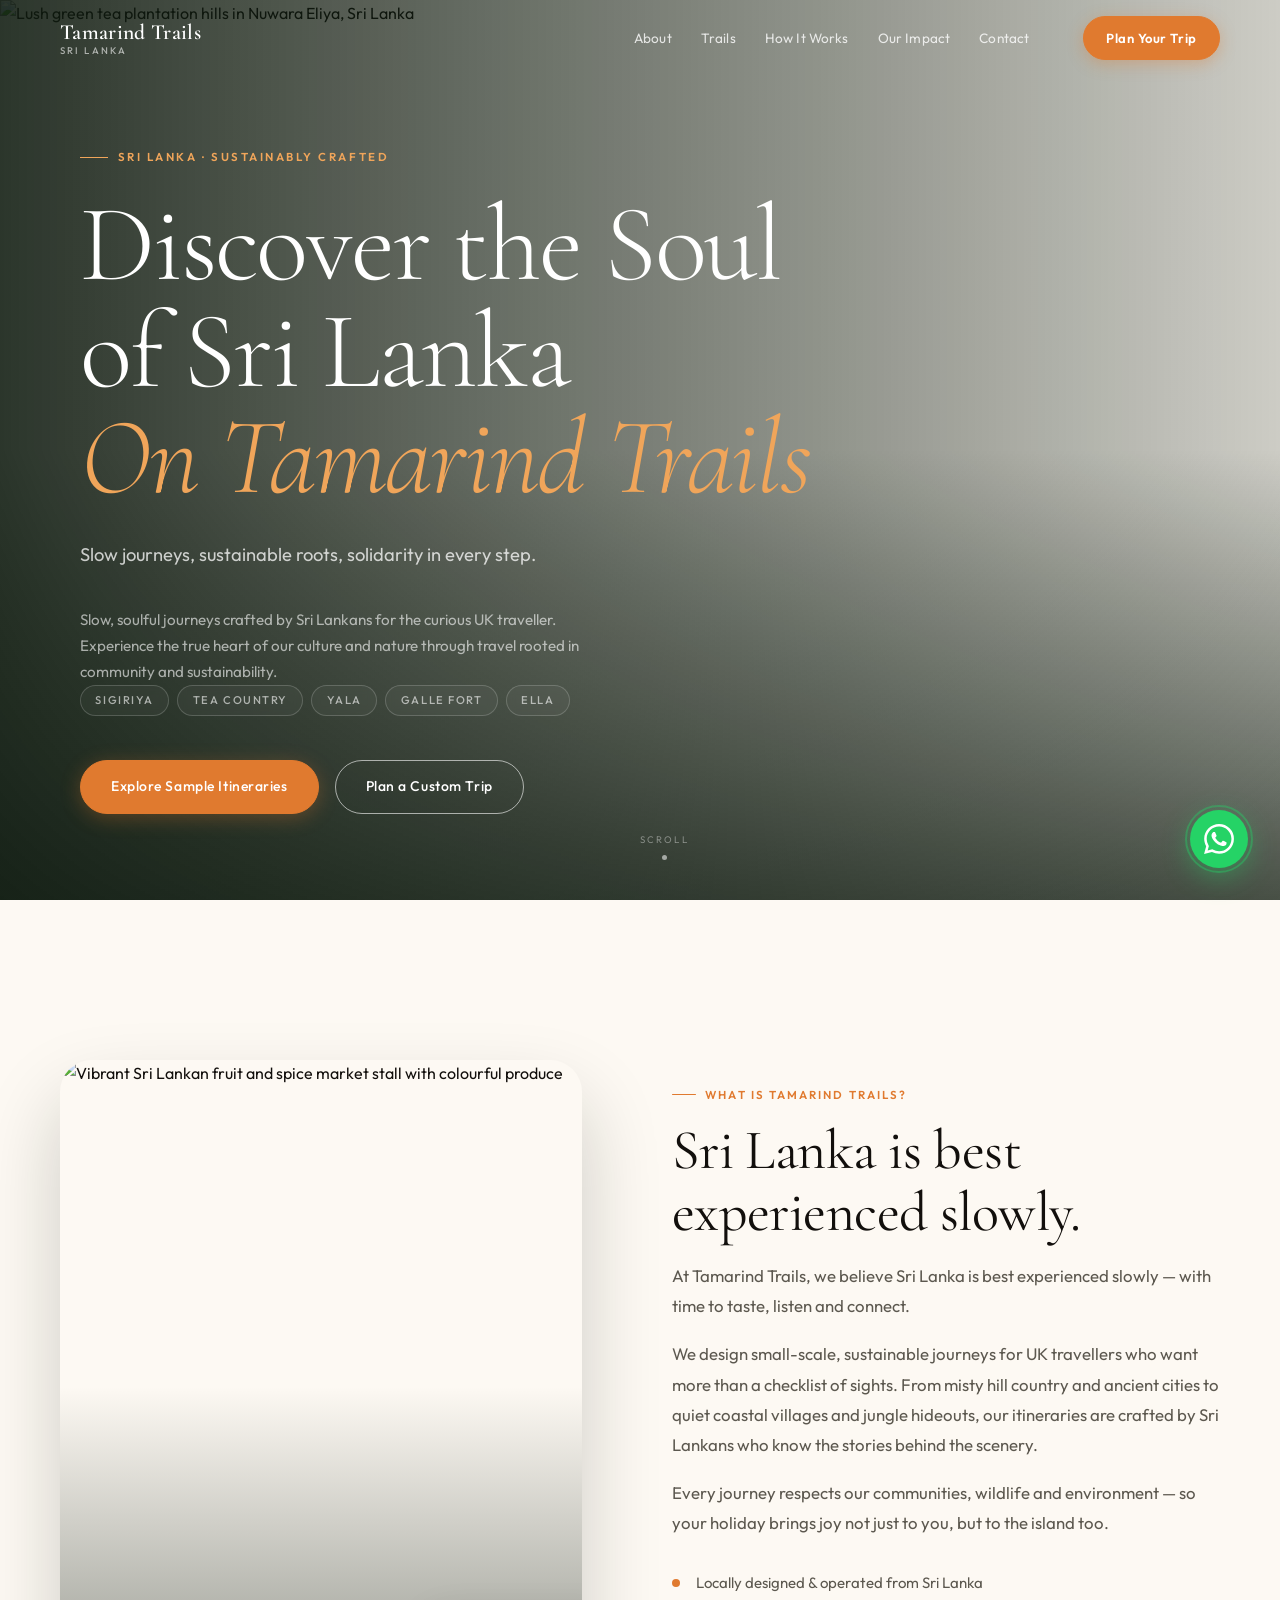
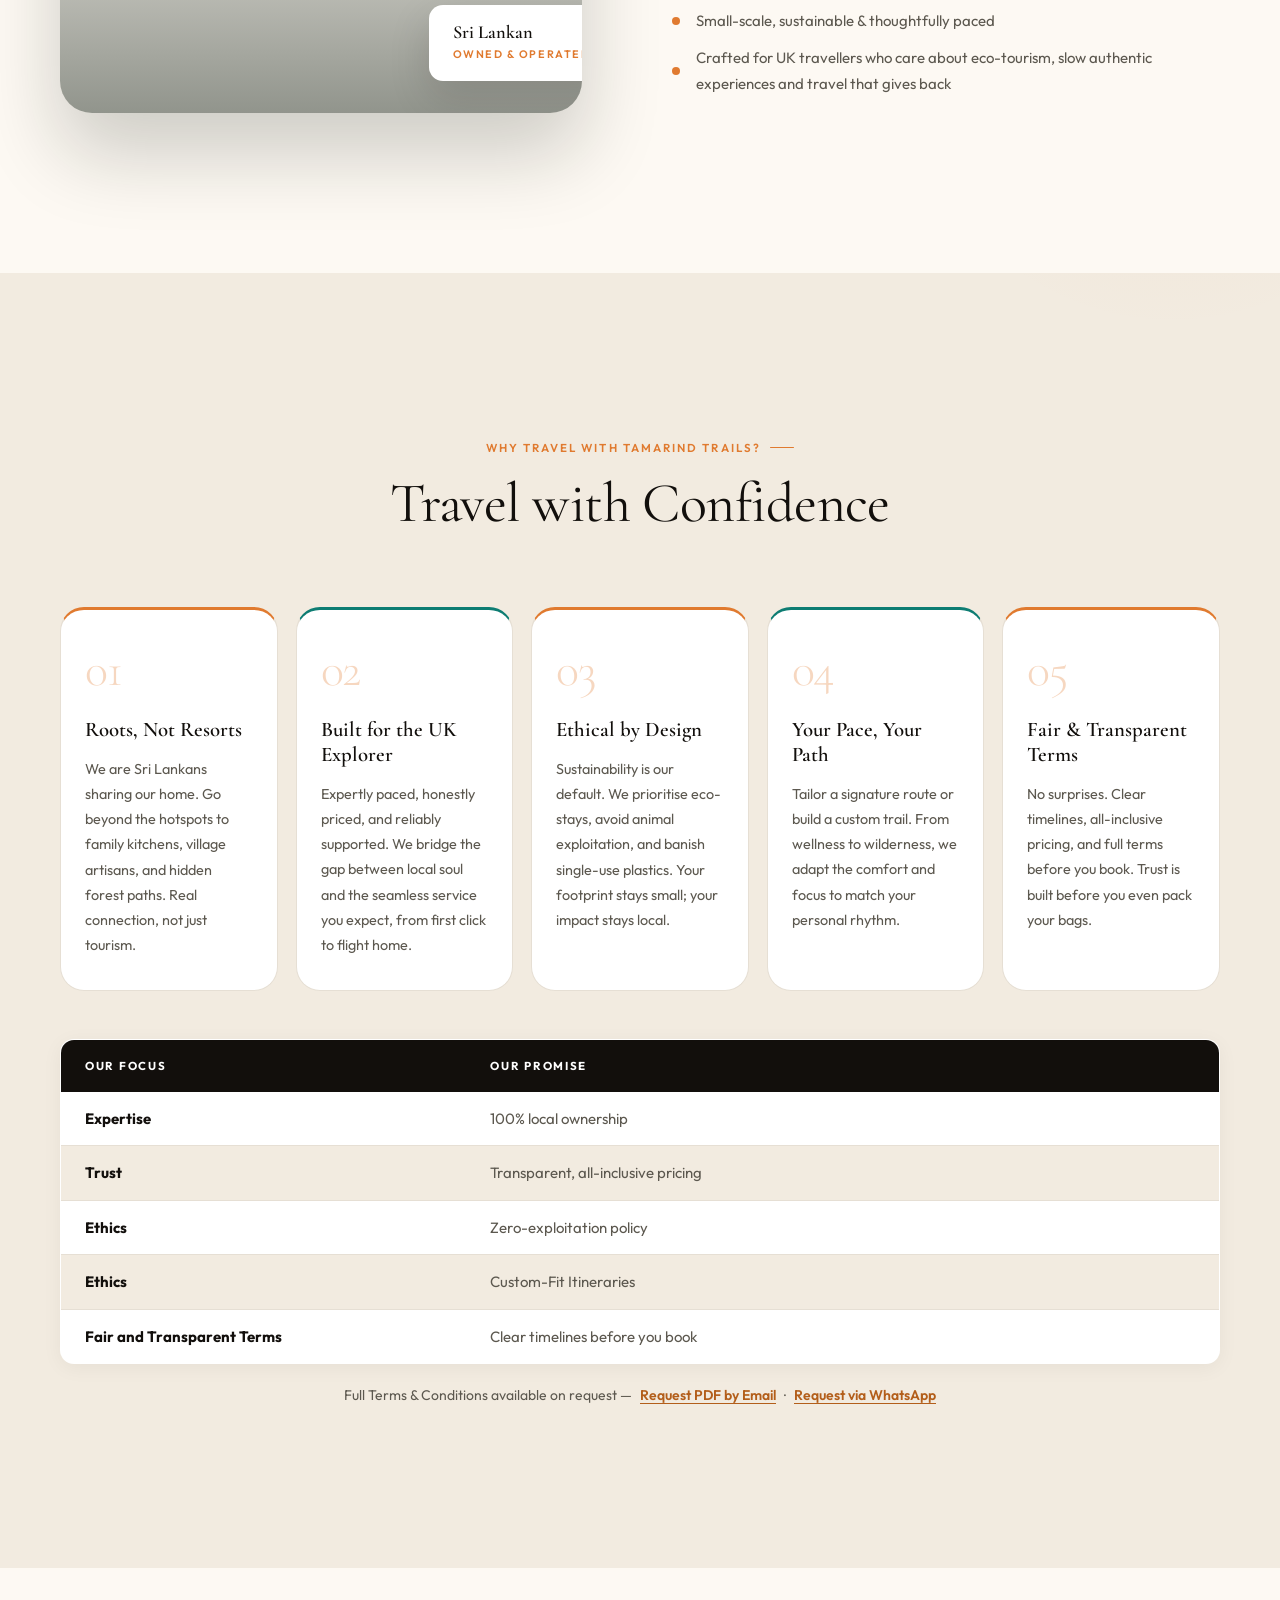
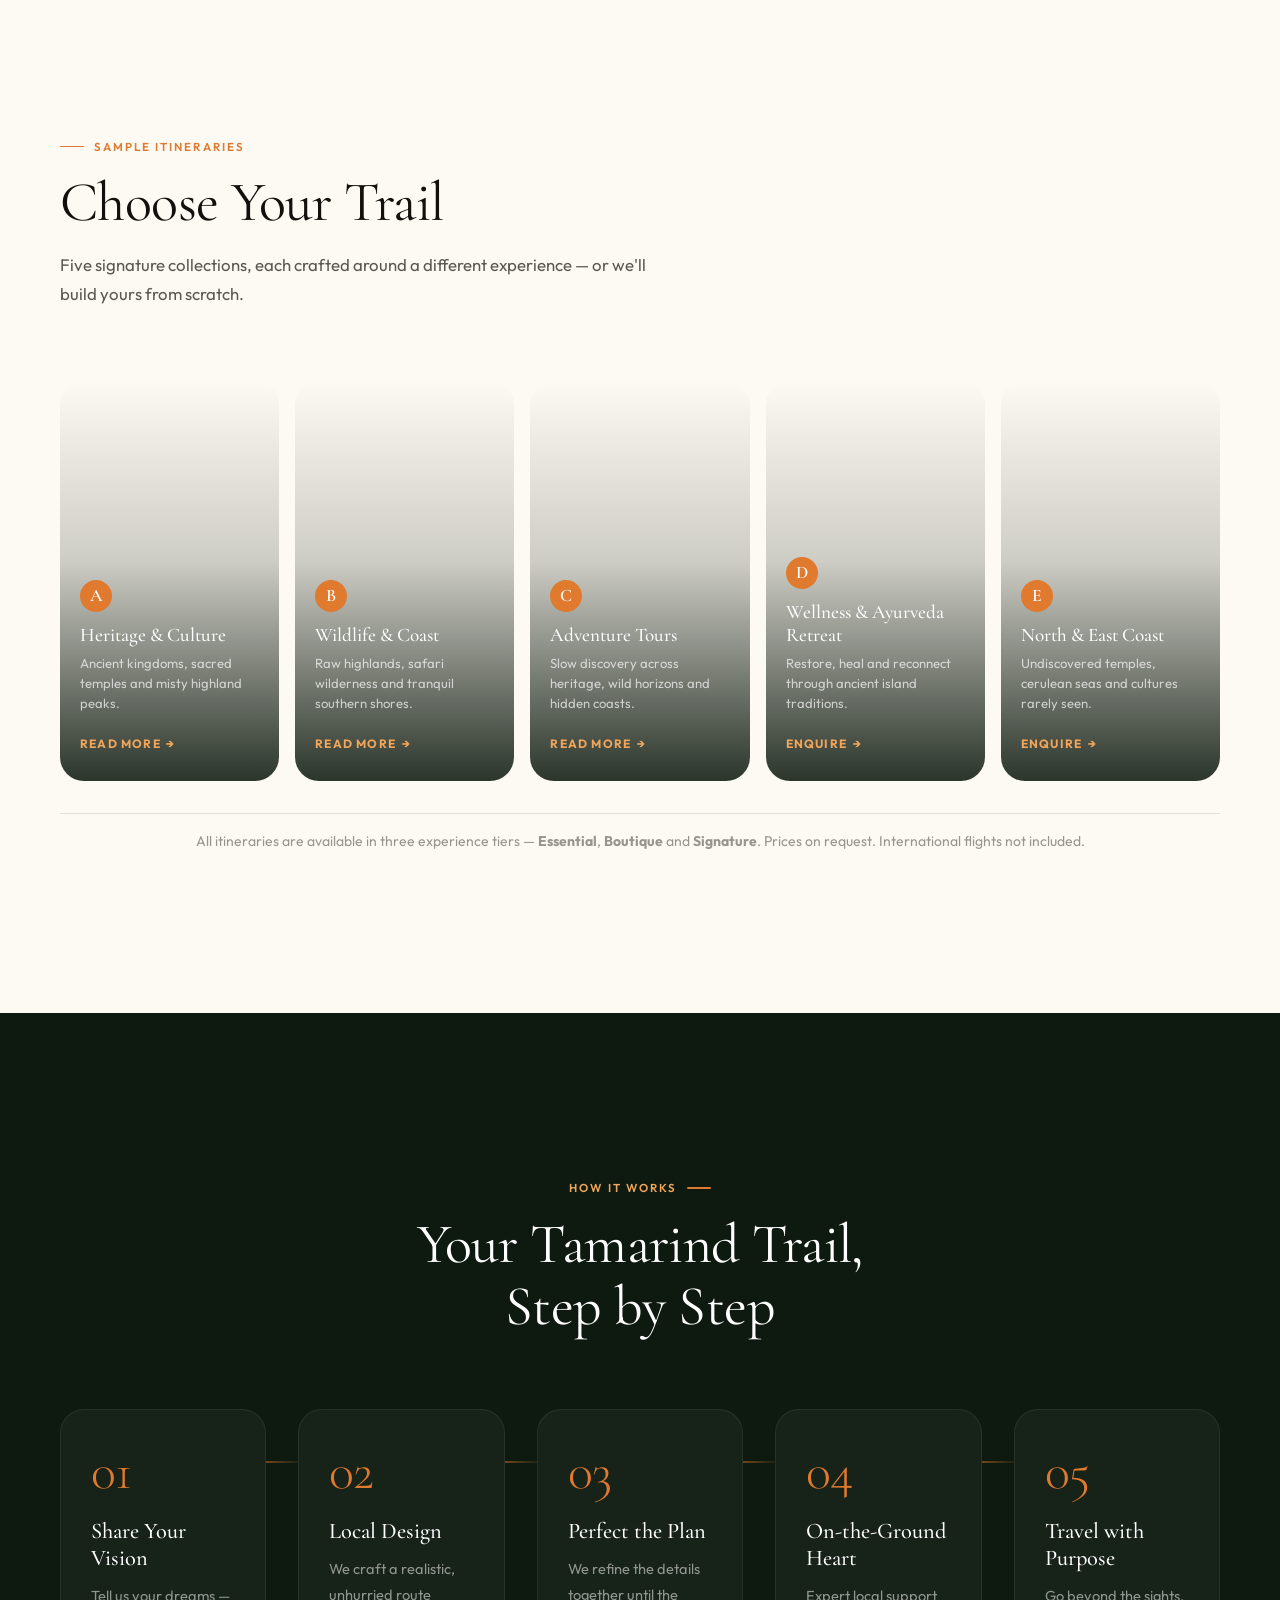
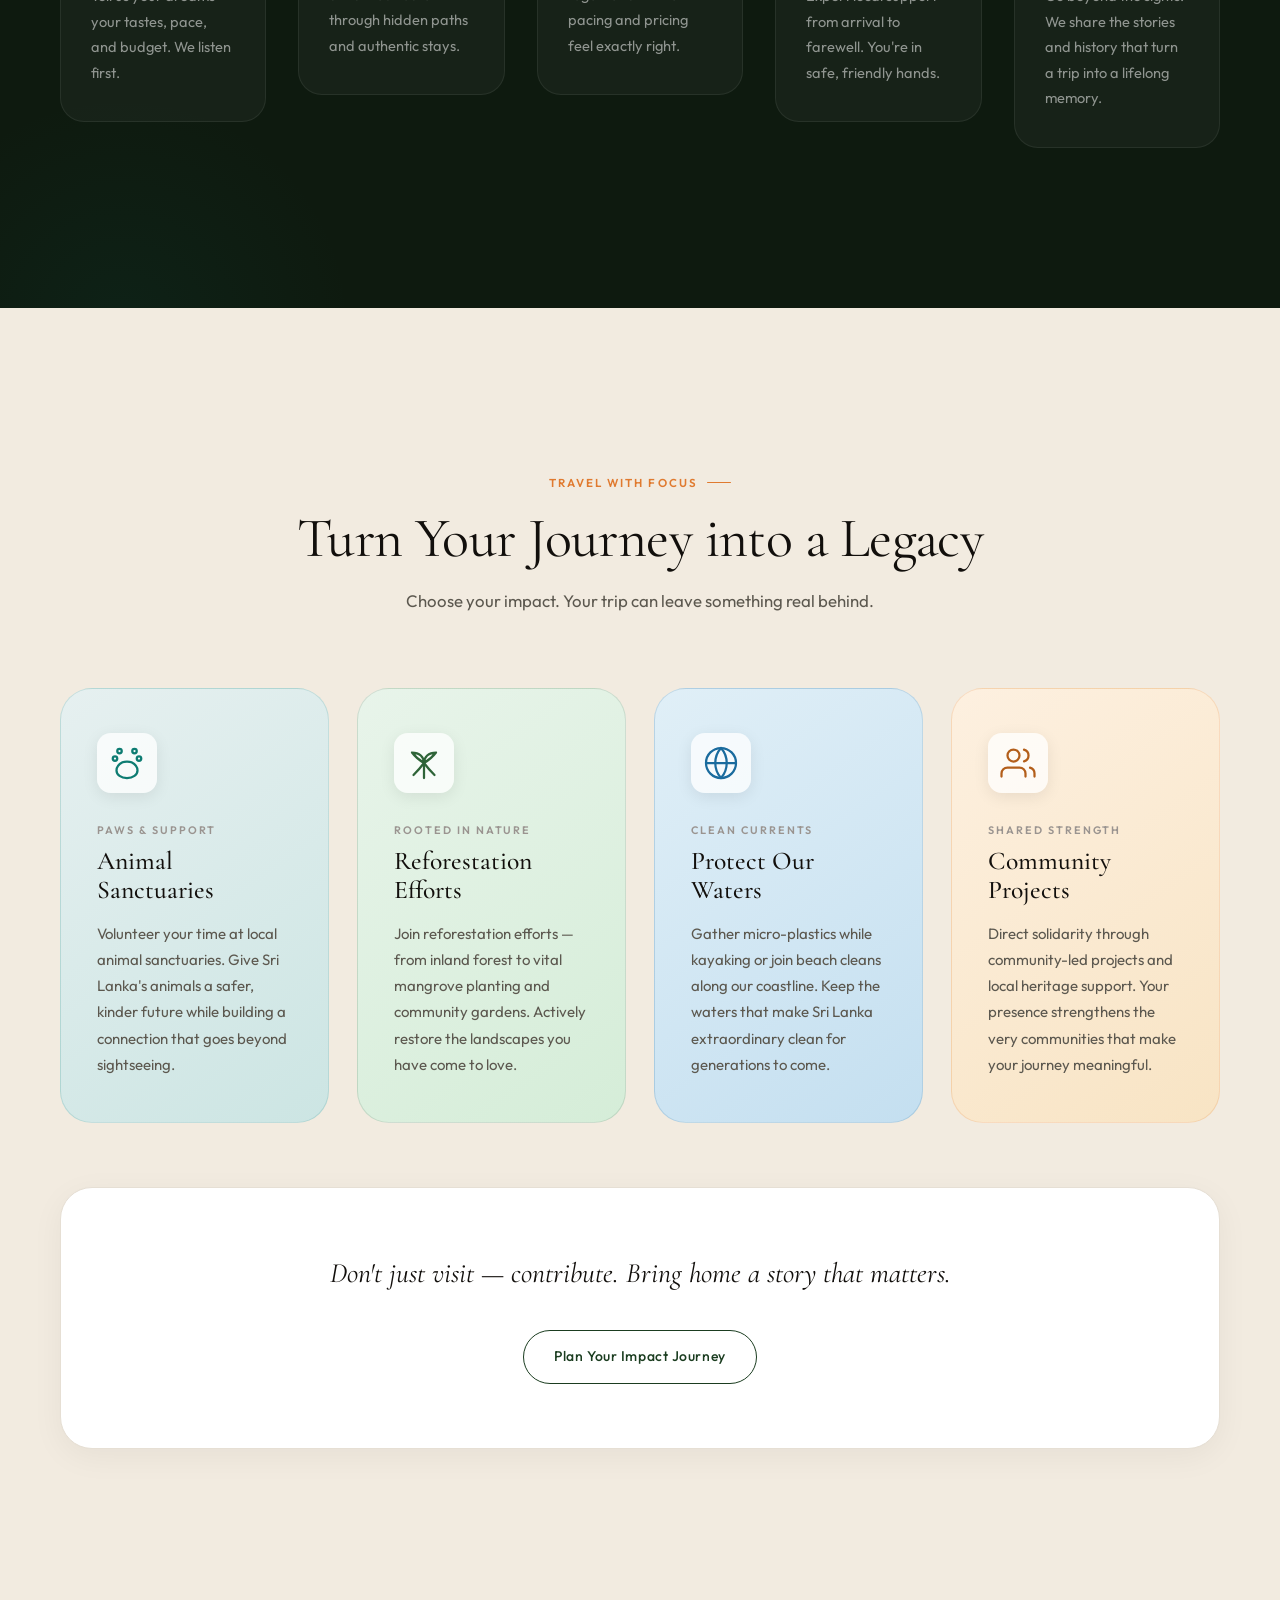
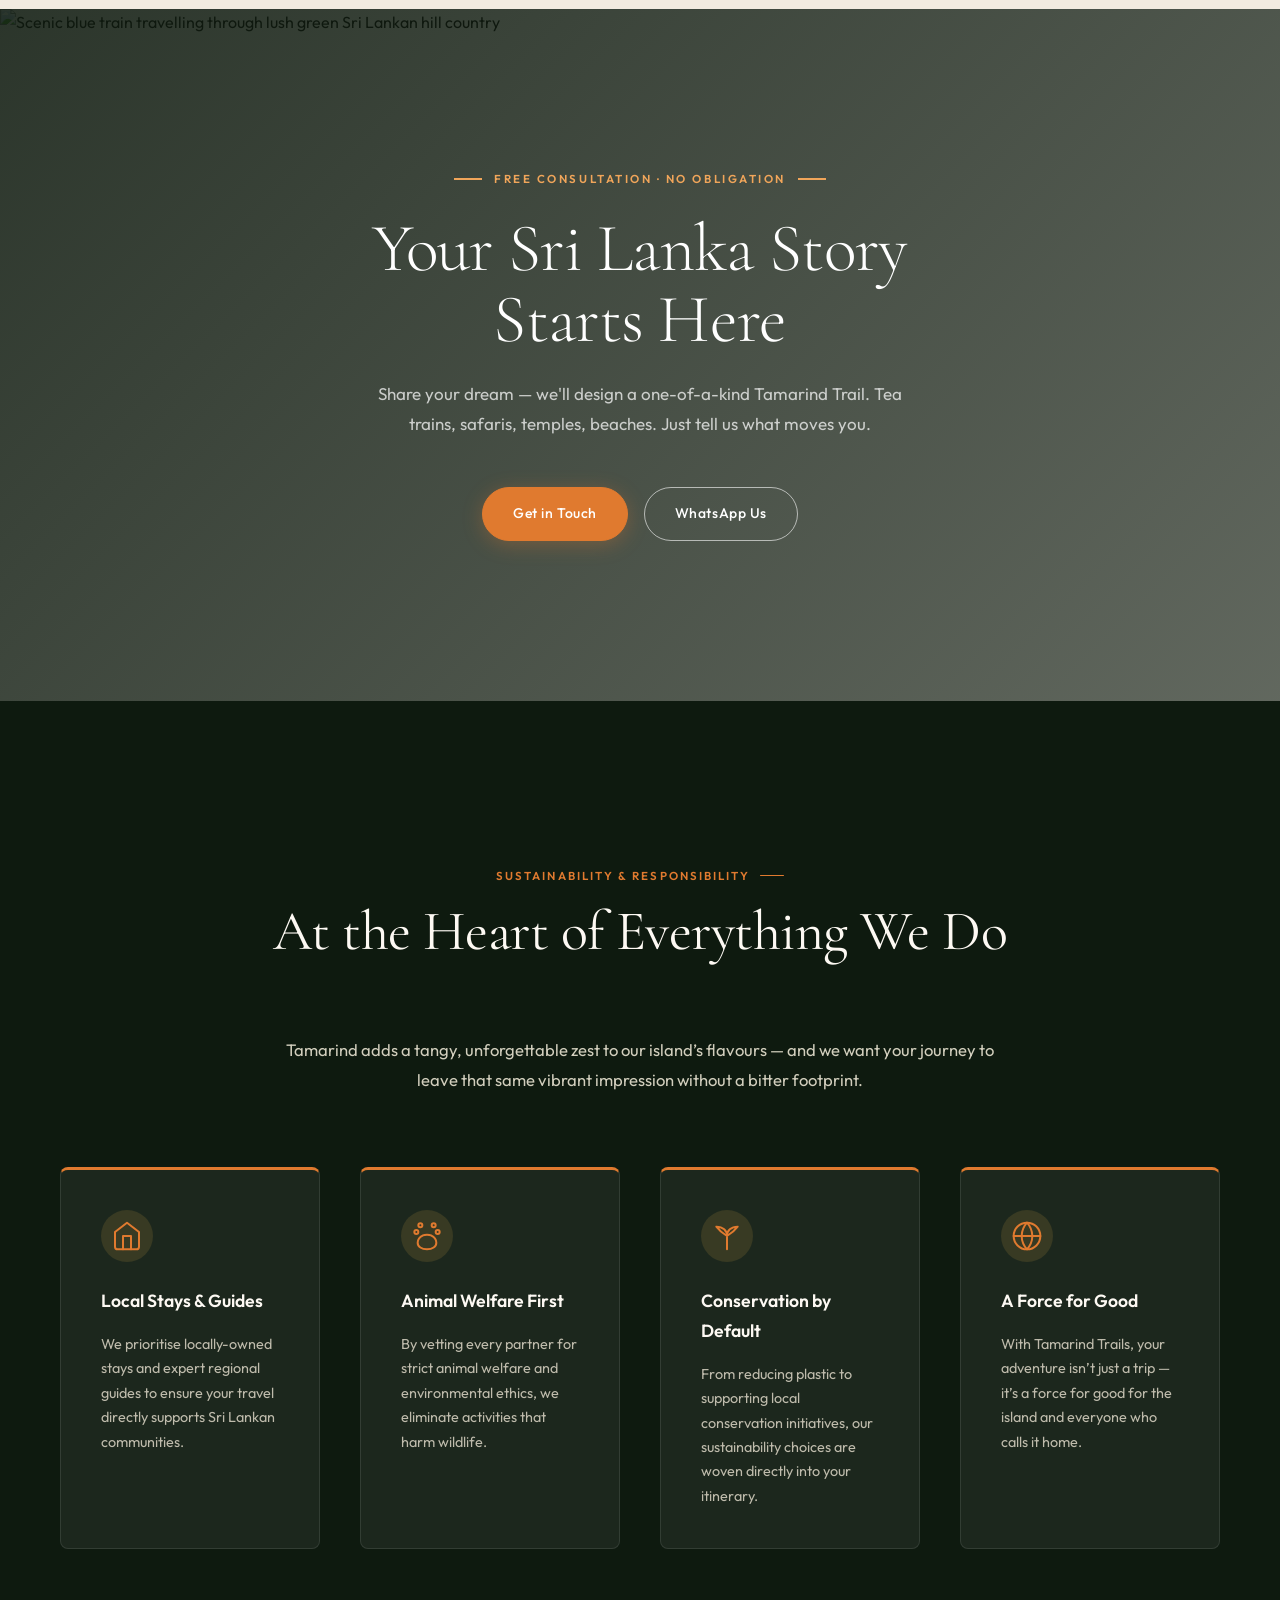
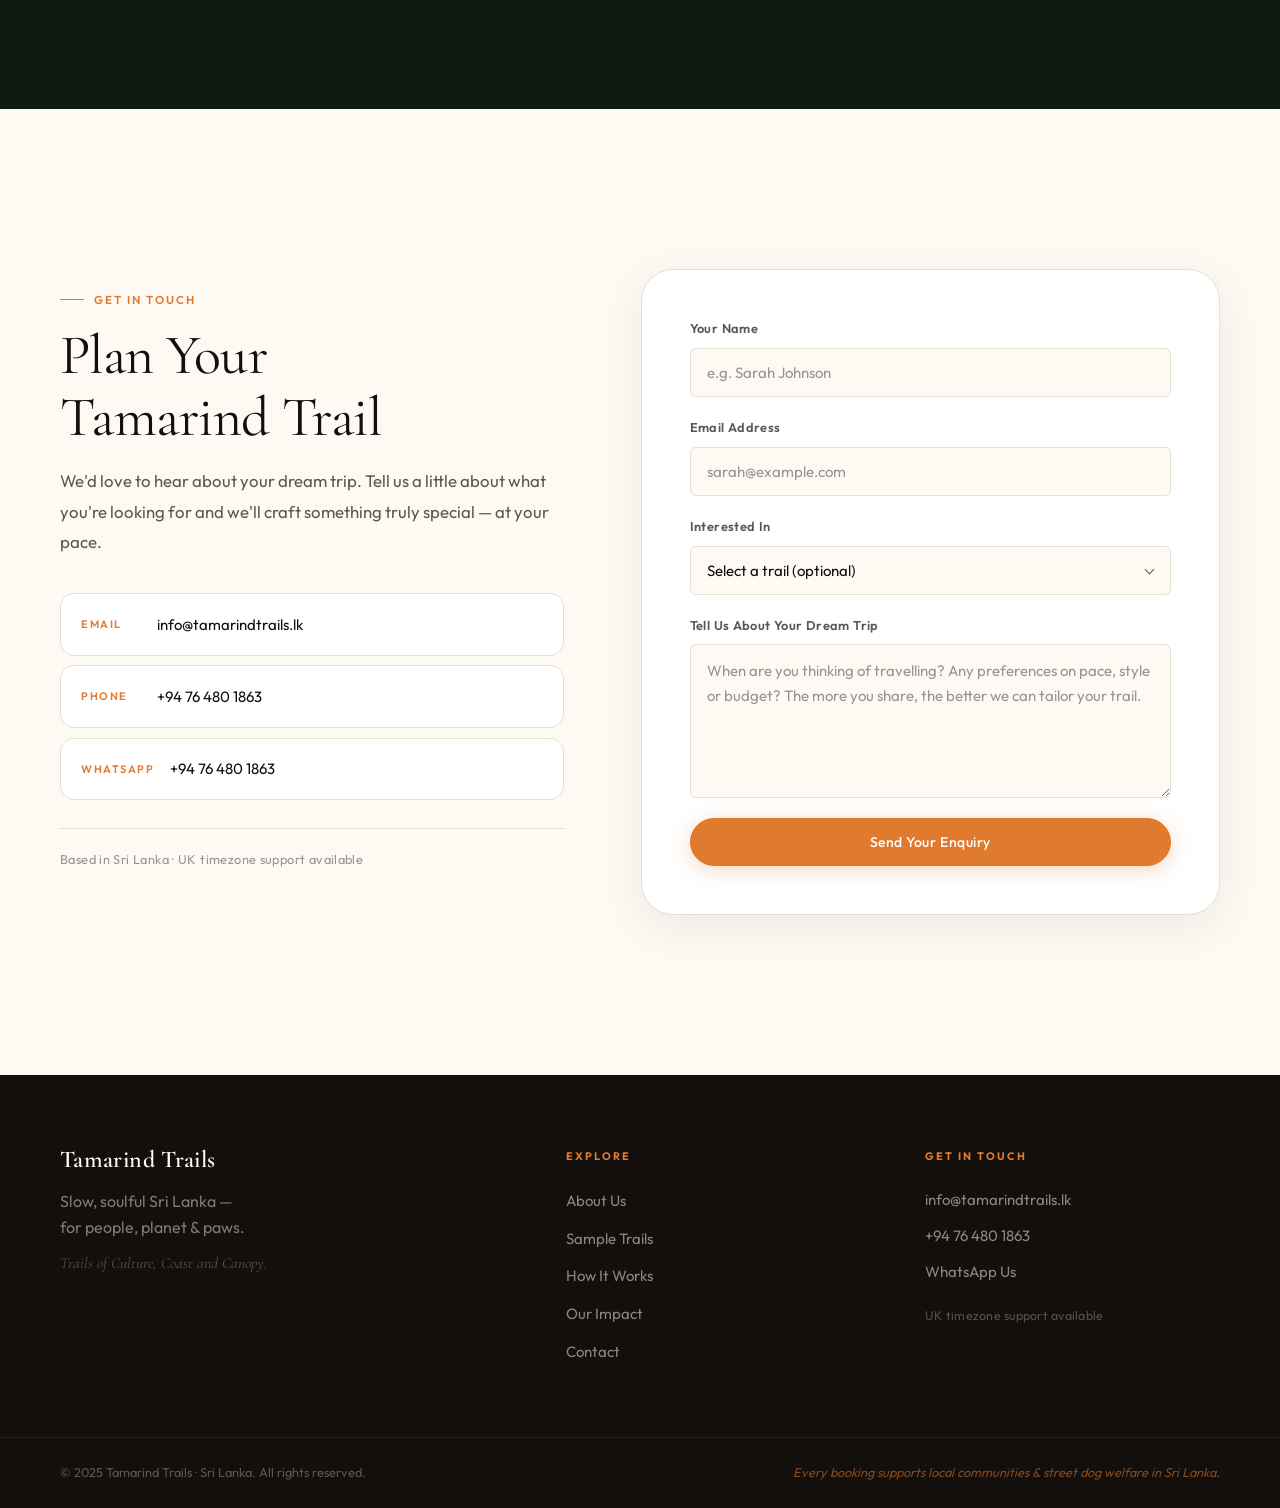
==== commit e2bf9660: "Content update — web content PDF as sole source of truth - A1: 8-stop journey arc with exact destina" ====
--- a/index.html
+++ b/index.html
@@ -24,7 +24,7 @@
         <span class="logo-tag">Sri Lanka</span>
       </a>
       <ul class="nav-links">
-        <li><a href="#about">About</a></li>
+        <li><a href="about.html">About</a></li>
         <li><a href="#trails">Trails</a></li>
         <li><a href="#how-it-works">How It Works</a></li>
         <li><a href="#impact">Our Impact</a></li>
@@ -166,11 +166,11 @@
               <td>Zero-exploitation policy</td>
             </tr>
             <tr>
-              <td>Flexibility</td>
-              <td>Custom-fit itineraries</td>
+              <td>Ethics</td>
+              <td>Custom-Fit Itineraries</td>
             </tr>
             <tr>
-              <td>Transparency</td>
+              <td>Fair and Transparent Terms</td>
               <td>Clear timelines before you book</td>
             </tr>
           </tbody>
@@ -367,6 +367,49 @@
         <div class="cta-actions">
           <a href="#contact" class="btn btn-primary">Get in Touch</a>
           <a href="https://wa.me/94764801863" class="btn btn-outline-white" target="_blank" rel="noopener noreferrer">WhatsApp Us</a>
+        </div>
+      </div>
+    </section>
+
+    <!-- ===== SUSTAINABILITY ===== -->
+    <section id="sustainability" class="sustainability">
+      <div class="container">
+        <div class="section-header center-header">
+          <span class="section-label">Sustainability &amp; Responsibility</span>
+          <h2 class="section-title">At the Heart of Everything We Do</h2>
+        </div>
+        <div class="sustain-body reveal-up" style="--d:0s">
+          <p class="sustain-lead">Tamarind adds a tangy, unforgettable zest to our island&rsquo;s flavours &mdash; and we want your journey to leave that same vibrant impression without a bitter footprint.</p>
+          <div class="sustain-pillars">
+            <div class="sustain-pillar reveal-up" style="--d:0.05s">
+              <div class="sustain-icon">
+                <svg width="32" height="32" viewBox="0 0 24 24" fill="none" stroke="currentColor" stroke-width="1.5" stroke-linecap="round" stroke-linejoin="round" aria-hidden="true"><path d="M3 9l9-7 9 7v11a2 2 0 0 1-2 2H5a2 2 0 0 1-2-2z"/><polyline points="9 22 9 12 15 12 15 22"/></svg>
+              </div>
+              <h4>Local Stays &amp; Guides</h4>
+              <p>We prioritise locally-owned stays and expert regional guides to ensure your travel directly supports Sri Lankan communities.</p>
+            </div>
+            <div class="sustain-pillar reveal-up" style="--d:0.1s">
+              <div class="sustain-icon">
+                <svg width="32" height="32" viewBox="0 0 24 24" fill="none" stroke="currentColor" stroke-width="1.5" stroke-linecap="round" stroke-linejoin="round" aria-hidden="true"><circle cx="7" cy="4" r="1.5"/><circle cx="17" cy="4" r="1.5"/><circle cx="4" cy="9" r="1.5"/><circle cx="20" cy="9" r="1.5"/><path d="M12 22c-4 0-7-2-7-5 0-2.5 2-4.5 4-5.5 1-0.5 2-0.5 3-0.5s2 0 3 .5c2 1 4 3 4 5.5 0 3-3 5-7 5z"/></svg>
+              </div>
+              <h4>Animal Welfare First</h4>
+              <p>By vetting every partner for strict animal welfare and environmental ethics, we eliminate activities that harm wildlife.</p>
+            </div>
+            <div class="sustain-pillar reveal-up" style="--d:0.15s">
+              <div class="sustain-icon">
+                <svg width="32" height="32" viewBox="0 0 24 24" fill="none" stroke="currentColor" stroke-width="1.5" stroke-linecap="round" stroke-linejoin="round" aria-hidden="true"><path d="M12 22V12M12 12C12 12 7 9 4 5c5 0 8 3 8 7zM12 12c0 0 5-3 8-7-5 0-8 3-8 7z"/></svg>
+              </div>
+              <h4>Conservation by Default</h4>
+              <p>From reducing plastic to supporting local conservation initiatives, our sustainability choices are woven directly into your itinerary.</p>
+            </div>
+            <div class="sustain-pillar reveal-up" style="--d:0.2s">
+              <div class="sustain-icon">
+                <svg width="32" height="32" viewBox="0 0 24 24" fill="none" stroke="currentColor" stroke-width="1.5" stroke-linecap="round" stroke-linejoin="round" aria-hidden="true"><path d="M12 2a10 10 0 1 0 0 20A10 10 0 0 0 12 2z"/><path d="M2 12h20M12 2a15.3 15.3 0 0 1 4 10 15.3 15.3 0 0 1-4 10A15.3 15.3 0 0 1 8 12a15.3 15.3 0 0 1 4-10z"/></svg>
+              </div>
+              <h4>A Force for Good</h4>
+              <p>With Tamarind Trails, your adventure isn&rsquo;t just a trip &mdash; it&rsquo;s a force for good for the island and everyone who calls it home.</p>
+            </div>
+          </div>
         </div>
       </div>
     </section>
@@ -449,7 +492,7 @@
       <div class="footer-nav">
         <h4>Explore</h4>
         <ul>
-          <li><a href="#about">About Us</a></li>
+          <li><a href="about.html">About Us</a></li>
           <li><a href="#trails">Sample Trails</a></li>
           <li><a href="#how-it-works">How It Works</a></li>
           <li><a href="#impact">Our Impact</a></li>
--- a/styles.css
+++ b/styles.css
@@ -1261,6 +1261,65 @@
   flex-wrap: wrap;
 }
 
+/* ── Sustainability ──────────────────────────────────────── */
+.sustainability {
+  padding-block: var(--space-3xl);
+  background: var(--forest);
+  color: var(--cream);
+}
+.sustainability .section-label { color: var(--amber); }
+.sustainability .section-title { color: var(--cream); }
+.sustain-lead {
+  max-width: 720px;
+  margin: 0 auto var(--space-xl);
+  font-size: clamp(1rem, 1.3vw, 1.15rem);
+  line-height: 1.8;
+  text-align: center;
+  color: rgba(245,238,220,.85);
+}
+.sustain-pillars {
+  display: grid;
+  grid-template-columns: repeat(4, 1fr);
+  gap: var(--space-lg);
+}
+.sustain-pillar {
+  background: rgba(255,255,255,.06);
+  border: 1px solid rgba(255,255,255,.1);
+  border-top: 3px solid var(--amber);
+  border-radius: 8px;
+  padding: var(--space-lg);
+}
+.sustain-icon {
+  width: 52px;
+  height: 52px;
+  background: rgba(212,165,72,.15);
+  border-radius: 50%;
+  display: flex;
+  align-items: center;
+  justify-content: center;
+  margin-bottom: var(--space-md);
+  color: var(--amber);
+}
+.sustain-pillar h4 {
+  font-family: var(--font-serif);
+  font-size: 1.1rem;
+  font-weight: 600;
+  color: var(--cream);
+  margin-bottom: var(--space-sm);
+}
+.sustain-pillar p {
+  font-size: .9rem;
+  line-height: 1.7;
+  color: rgba(245,238,220,.75);
+  margin: 0;
+}
+@media (max-width: 1024px) {
+  .sustain-pillars { grid-template-columns: repeat(2, 1fr); }
+}
+@media (max-width: 600px) {
+  .sustain-pillars { grid-template-columns: 1fr; }
+}
+
 /* ── Contact ─────────────────────────────────────────────── */
 .contact {
   padding-block: var(--space-3xl);
@@ -1826,6 +1885,276 @@
 
 .category-tile:hover .btn-read-more::after { transform: translateX(4px); }
 
+/* ── Journey Arc (public summary — no day-by-day) ───────── */
+.itin-arc {
+  display: grid;
+  grid-template-columns: repeat(3, 1fr);
+  gap: 1rem;
+  margin-bottom: 3rem;
+}
+
+.arc-leg {
+  background: var(--white);
+  border: 1px solid var(--border);
+  border-left: 3px solid var(--amber);
+  border-radius: var(--r-md);
+  padding: 1.5rem;
+  transition: transform 0.25s var(--ease-spring), box-shadow 0.25s var(--ease);
+}
+
+.arc-leg:nth-child(even) { border-left-color: var(--teal); }
+
+.arc-leg:hover {
+  transform: translateY(-4px);
+  box-shadow: 0 12px 32px rgba(18,15,12,0.09);
+}
+
+.arc-num {
+  font-family: var(--font-display);
+  font-size: 1.75rem;
+  font-weight: 300;
+  color: var(--amber);
+  line-height: 1;
+  margin-bottom: 0.4rem;
+}
+
+.arc-leg:nth-child(even) .arc-num { color: var(--teal); }
+
+.arc-location {
+  font-size: 0.68rem;
+  font-weight: 700;
+  letter-spacing: 0.15em;
+  text-transform: uppercase;
+  color: var(--mist);
+  margin-bottom: 0.3rem;
+}
+
+.arc-leg h4 {
+  font-family: var(--font-display);
+  font-size: 1.2rem;
+  font-weight: 500;
+  color: var(--ink);
+  line-height: 1.2;
+  margin-bottom: 0.6rem;
+}
+
+.arc-leg p {
+  font-size: 0.875rem;
+  color: var(--stone);
+  line-height: 1.65;
+}
+
+.itin-enquire-nudge {
+  background: var(--amber-pale);
+  border: 1px solid rgba(224, 122, 47, 0.2);
+  border-radius: var(--r-md);
+  padding: 1.5rem 2rem;
+  text-align: center;
+  margin-bottom: 3rem;
+}
+
+.itin-enquire-nudge p {
+  font-family: var(--font-display);
+  font-size: 1.15rem;
+  font-style: italic;
+  color: var(--ink);
+  margin-bottom: 1rem;
+}
+
+/* ── About Page ──────────────────────────────────────────── */
+.about-hero {
+  position: relative;
+  min-height: 55vh;
+  display: flex;
+  align-items: flex-end;
+}
+.about-hero-media {
+  position: absolute;
+  inset: 0;
+}
+.about-hero-media img {
+  width: 100%;
+  height: 100%;
+  object-fit: cover;
+}
+.about-hero-overlay {
+  position: absolute;
+  inset: 0;
+  background: linear-gradient(to top, rgba(30,40,30,.8) 0%, rgba(30,40,30,.35) 60%, transparent 100%);
+}
+.about-hero-content {
+  position: relative;
+  z-index: 1;
+  padding-bottom: var(--space-2xl);
+}
+.about-body {
+  padding-block: var(--space-3xl);
+  background: var(--cream);
+}
+.about-layout {
+  display: grid;
+  grid-template-columns: 1fr 320px;
+  gap: var(--space-2xl);
+  align-items: start;
+}
+.about-main { min-width: 0; }
+.about-section {
+  margin-bottom: var(--space-2xl);
+}
+.about-lead {
+  font-family: var(--font-serif);
+  font-size: clamp(1.15rem, 2vw, 1.4rem);
+  line-height: 1.75;
+  color: var(--ink);
+  font-style: italic;
+  border-left: 3px solid var(--amber);
+  padding-left: var(--space-lg);
+  margin-bottom: 0;
+}
+.about-section-title {
+  font-family: var(--font-serif);
+  font-size: clamp(1.3rem, 2.5vw, 1.7rem);
+  font-weight: 600;
+  color: var(--forest);
+  margin-bottom: var(--space-md);
+}
+.about-section p {
+  font-size: 1rem;
+  line-height: 1.8;
+  color: var(--ink);
+  margin-bottom: var(--space-md);
+}
+.about-list {
+  list-style: none;
+  padding: 0;
+  margin: var(--space-md) 0;
+}
+.about-list li {
+  padding: .4rem 0 .4rem 1.4rem;
+  position: relative;
+  color: var(--ink);
+  font-size: 1rem;
+  line-height: 1.7;
+}
+.about-list li::before {
+  content: '';
+  position: absolute;
+  left: 0;
+  top: .85rem;
+  width: 6px;
+  height: 6px;
+  border-radius: 50%;
+  background: var(--amber);
+}
+.about-quote {
+  border: none;
+  border-left: 3px solid var(--teal);
+  padding: var(--space-md) var(--space-lg);
+  margin: var(--space-lg) 0 0;
+  background: rgba(var(--teal-rgb, 52,115,110),.05);
+  border-radius: 0 8px 8px 0;
+}
+.about-quote p {
+  font-family: var(--font-serif);
+  font-size: 1.1rem;
+  color: var(--forest);
+  margin: 0;
+}
+.about-fact-box {
+  background: var(--forest);
+  color: var(--cream);
+  border-radius: 10px;
+  padding: var(--space-lg);
+  margin-bottom: var(--space-lg);
+}
+.about-fact-box h4 {
+  font-family: var(--font-serif);
+  font-size: 1.1rem;
+  font-weight: 600;
+  color: var(--amber);
+  margin-bottom: var(--space-md);
+}
+.about-fact-box ul {
+  list-style: none;
+  padding: 0;
+  margin: 0;
+}
+.about-fact-box li {
+  padding: .4rem 0 .4rem 1.2rem;
+  position: relative;
+  font-size: .9rem;
+  color: rgba(245,238,220,.85);
+  line-height: 1.6;
+}
+.about-fact-box li::before {
+  content: '';
+  position: absolute;
+  left: 0;
+  top: .9rem;
+  width: 5px;
+  height: 5px;
+  border-radius: 50%;
+  background: var(--amber);
+}
+/* Tiers */
+.about-tiers {
+  padding-block: var(--space-3xl);
+  background: var(--sand);
+}
+.tiers-grid {
+  display: grid;
+  grid-template-columns: repeat(3, 1fr);
+  gap: var(--space-lg);
+  margin-top: var(--space-xl);
+}
+.tier-card {
+  background: var(--cream);
+  border: 1px solid rgba(30,50,40,.1);
+  border-top: 3px solid var(--forest);
+  border-radius: 10px;
+  padding: var(--space-xl);
+}
+.tier-card--featured {
+  border-top-color: var(--amber);
+  box-shadow: 0 8px 32px rgba(30,50,40,.1);
+}
+.tier-label {
+  font-family: var(--font-sans);
+  font-size: .75rem;
+  font-weight: 600;
+  letter-spacing: .1em;
+  text-transform: uppercase;
+  color: var(--amber);
+  margin-bottom: var(--space-sm);
+}
+.tier-card h3 {
+  font-family: var(--font-serif);
+  font-size: 1.3rem;
+  font-weight: 600;
+  color: var(--forest);
+  margin-bottom: var(--space-md);
+}
+.tier-card p {
+  font-size: .95rem;
+  line-height: 1.75;
+  color: var(--ink);
+  margin: 0;
+}
+/* Services placeholder */
+.about-services {
+  padding-block: var(--space-3xl);
+  background: var(--cream);
+}
+/* Responsive */
+@media (max-width: 1024px) {
+  .about-layout { grid-template-columns: 1fr; }
+  .about-sidebar { order: -1; }
+  .tiers-grid { grid-template-columns: repeat(2, 1fr); }
+}
+@media (max-width: 600px) {
+  .tiers-grid { grid-template-columns: 1fr; }
+}
+
 /* ── Itinerary Detail Pages ──────────────────────────────── */
 .itin-hero {
   position: relative;
@@ -2142,6 +2471,11 @@
   .category-tiles { grid-template-columns: repeat(2, 1fr); }
   .category-tile  { height: 300px; }
   .itin-photos    { grid-template-columns: 1fr; }
+  .itin-arc       { grid-template-columns: 1fr 1fr; }
+}
+
+@media (max-width: 480px) {
+  .itin-arc { grid-template-columns: 1fr; }
 }
 
 @media (max-width: 480px) {
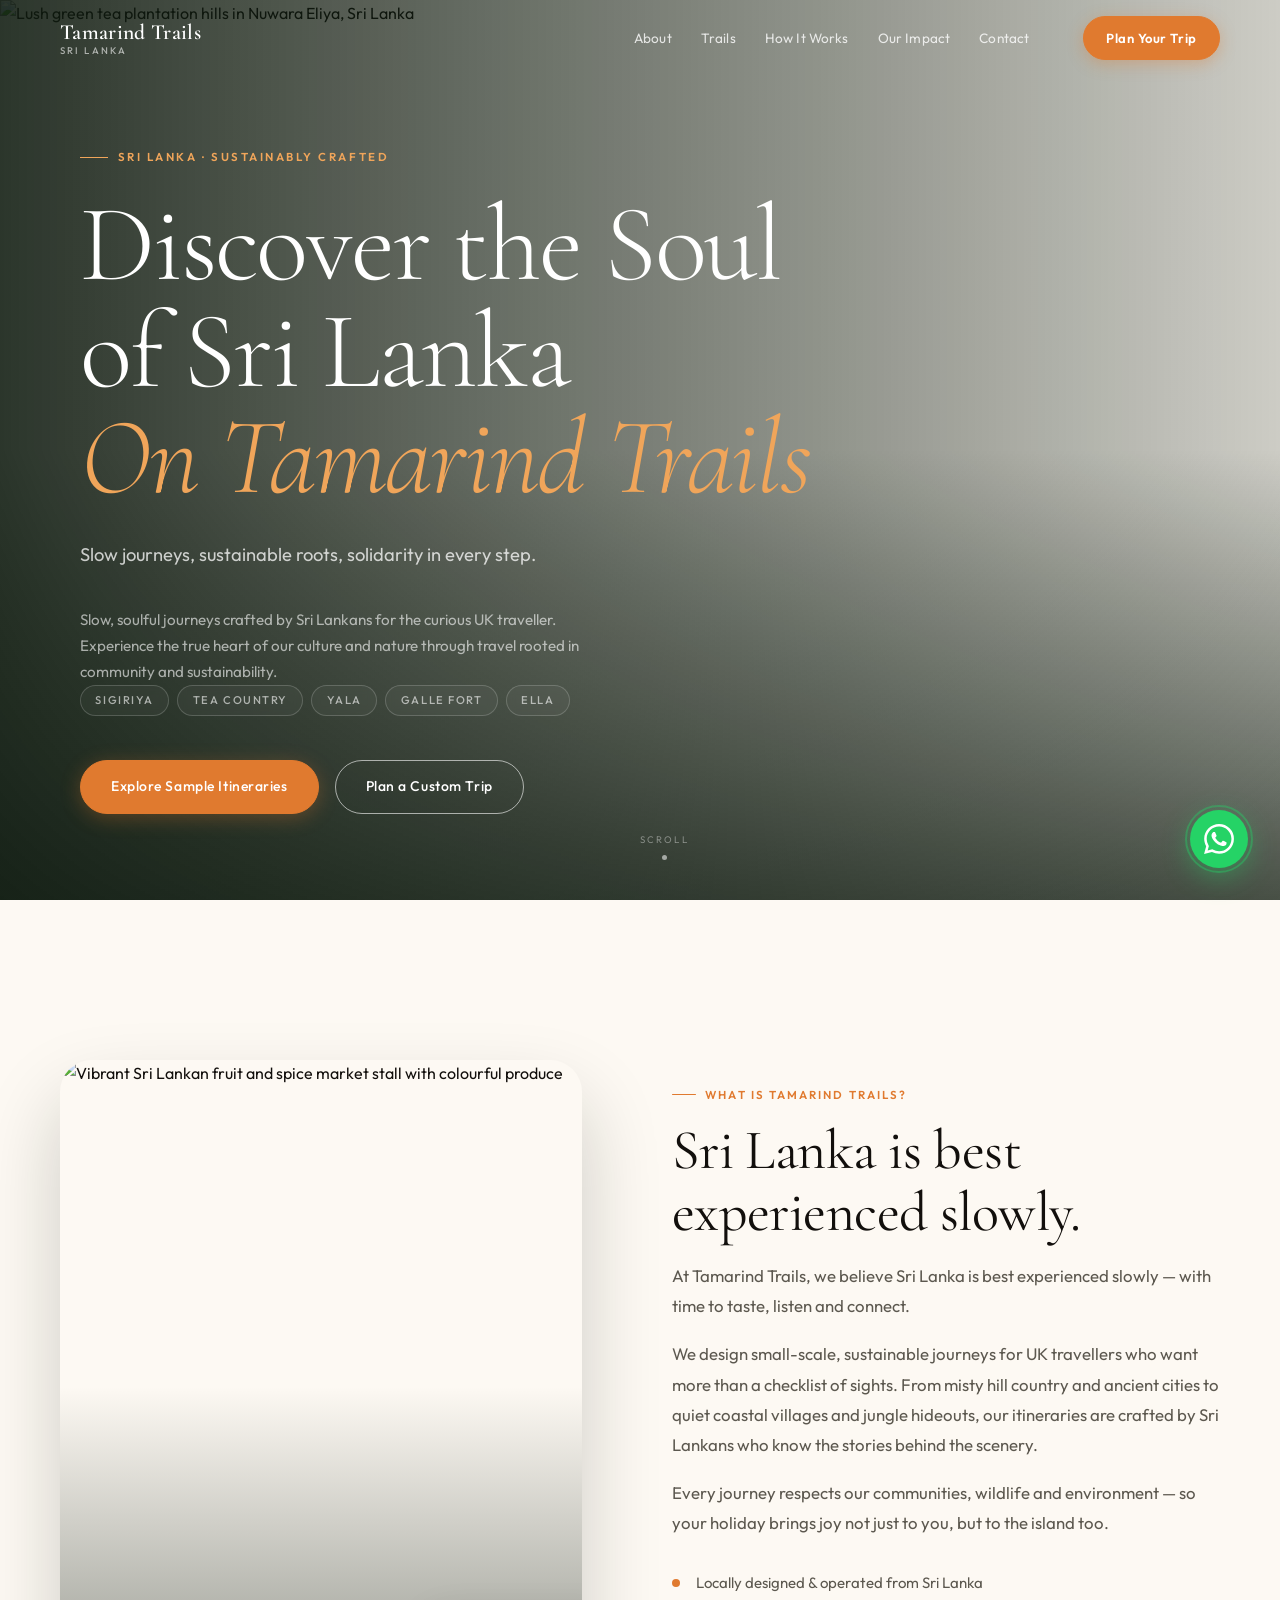
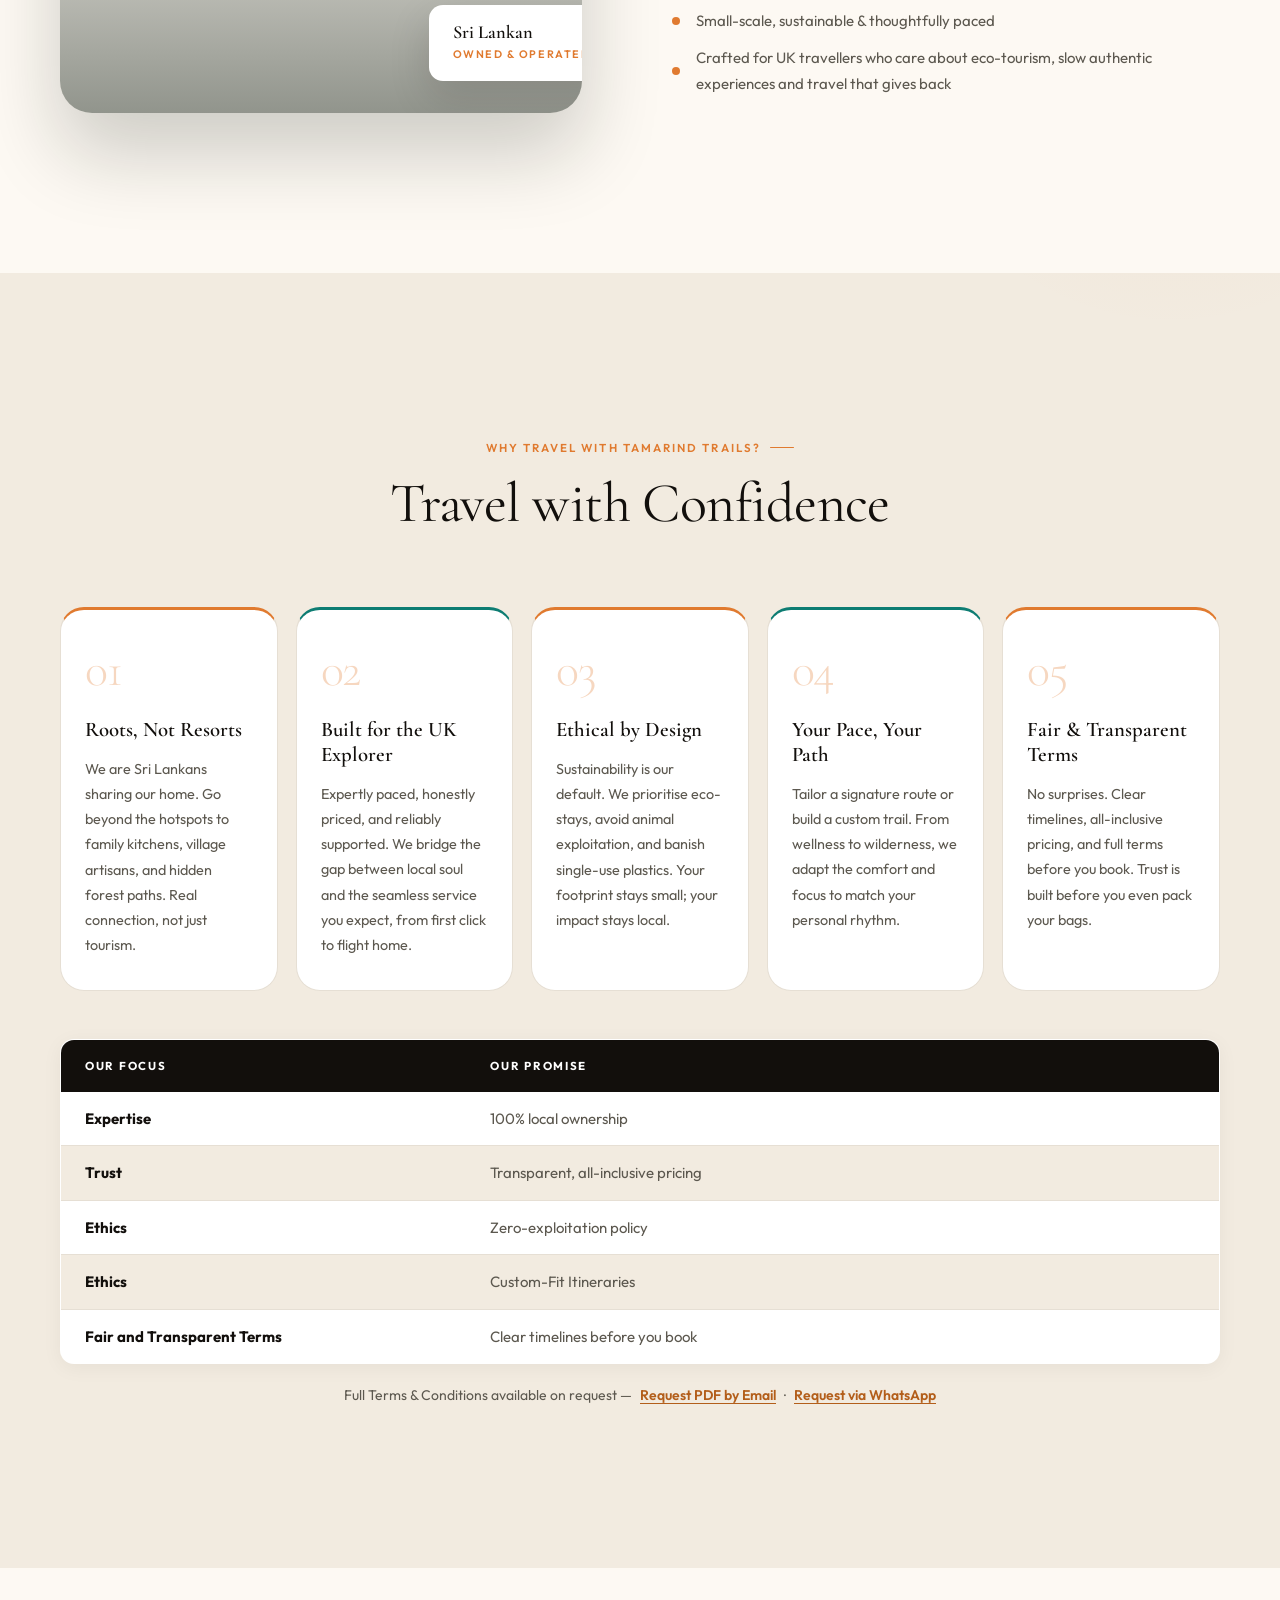
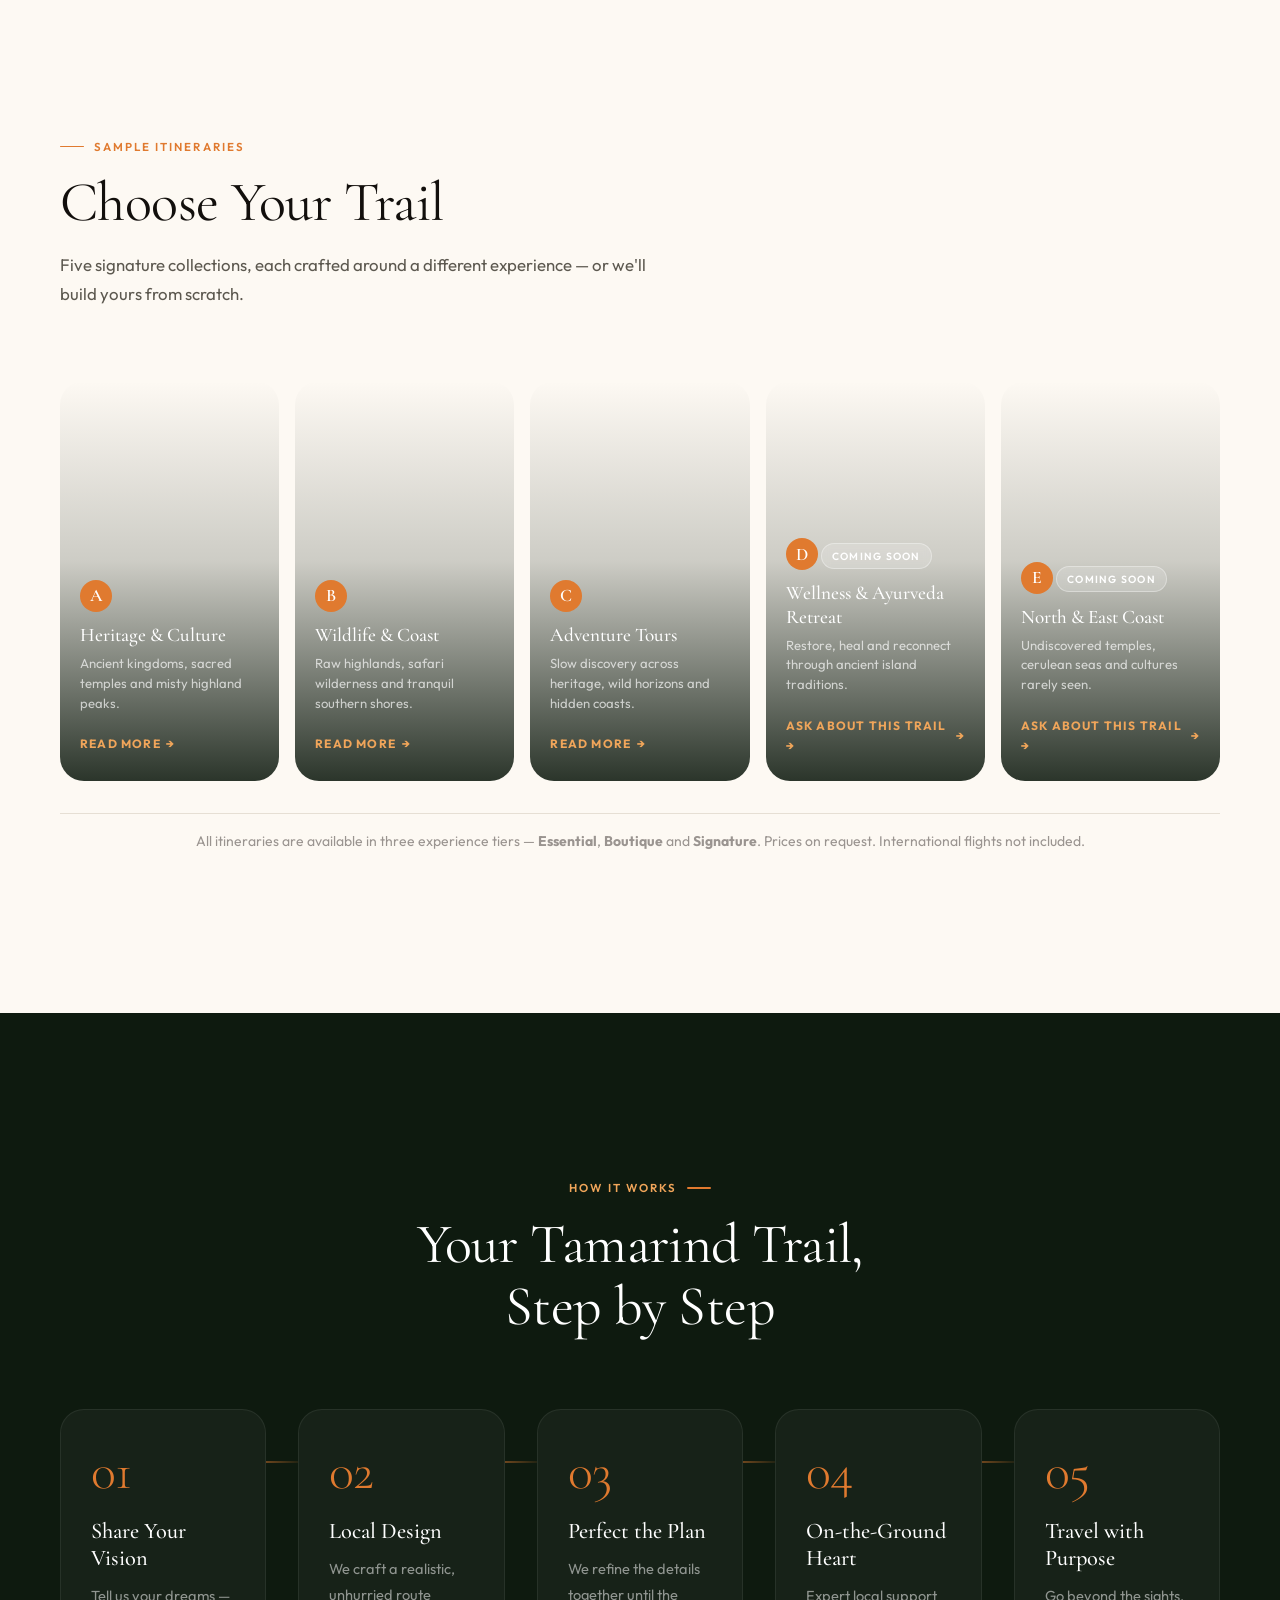
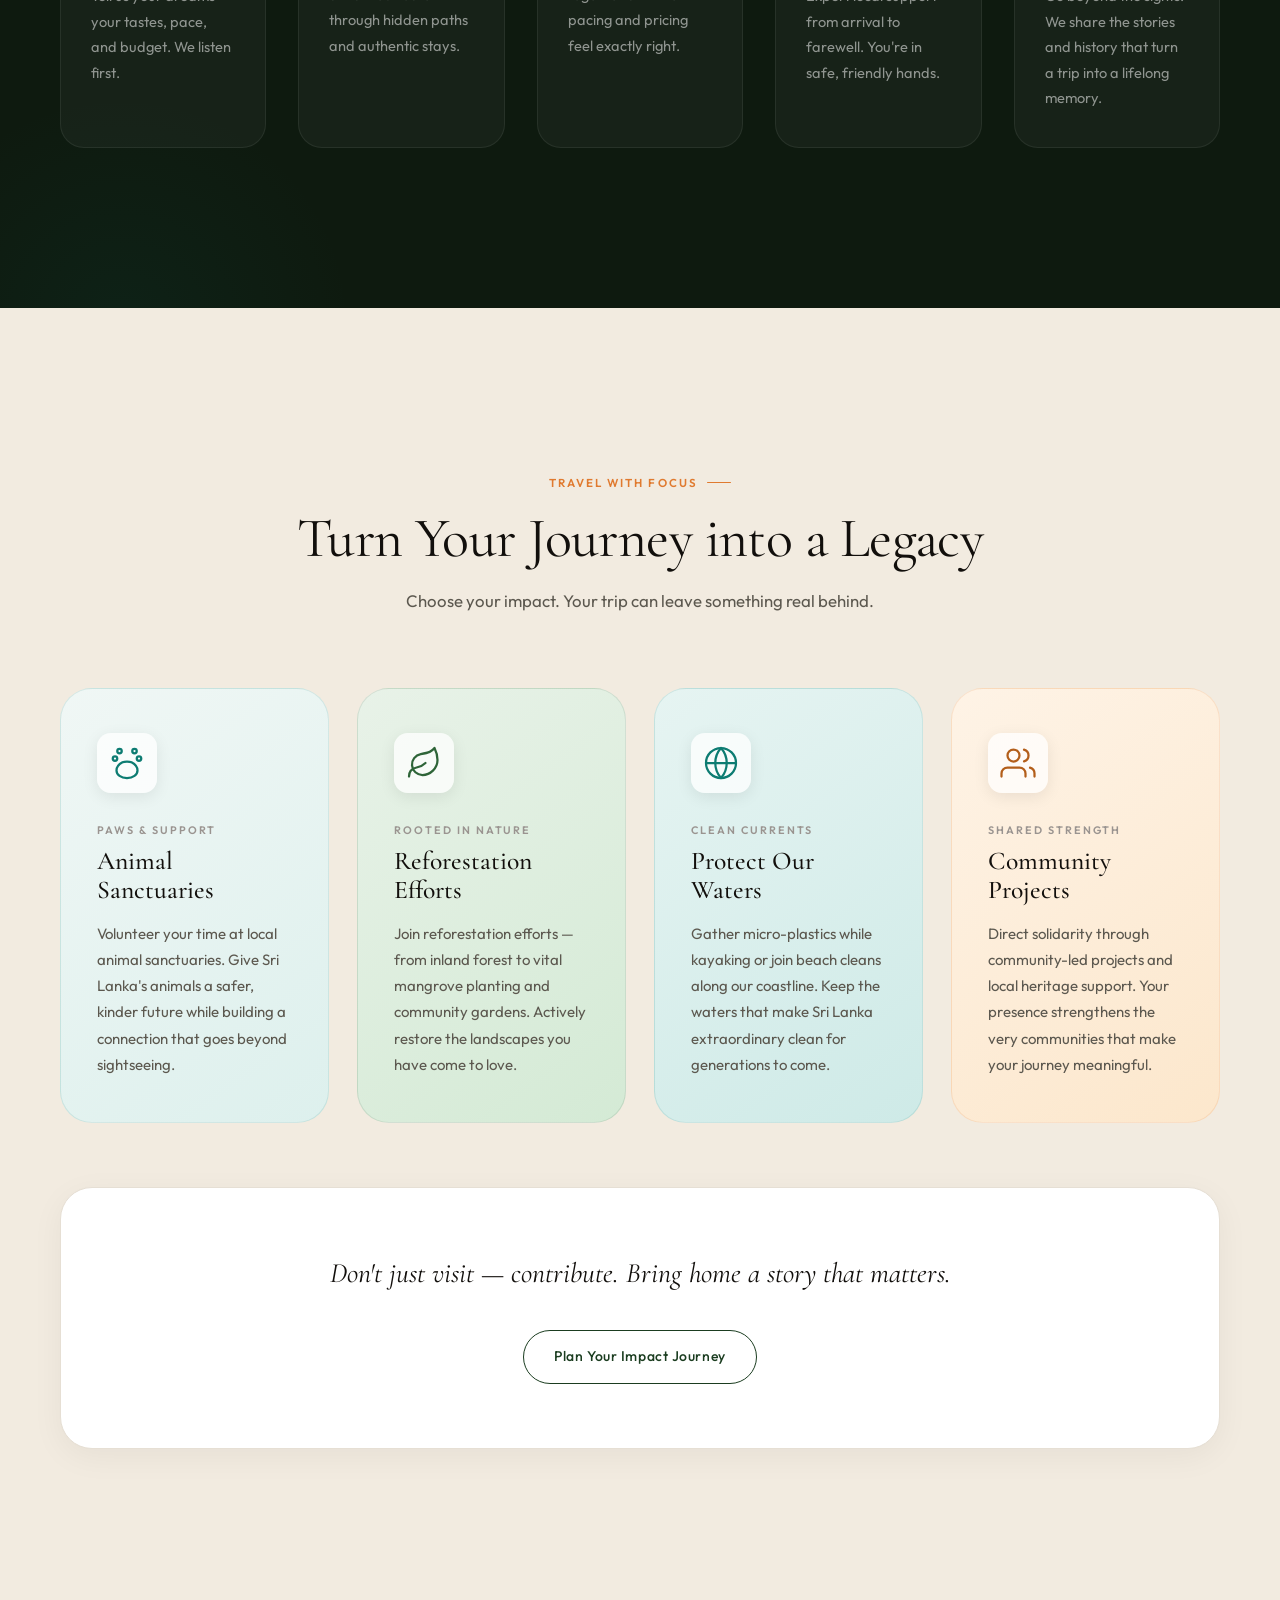
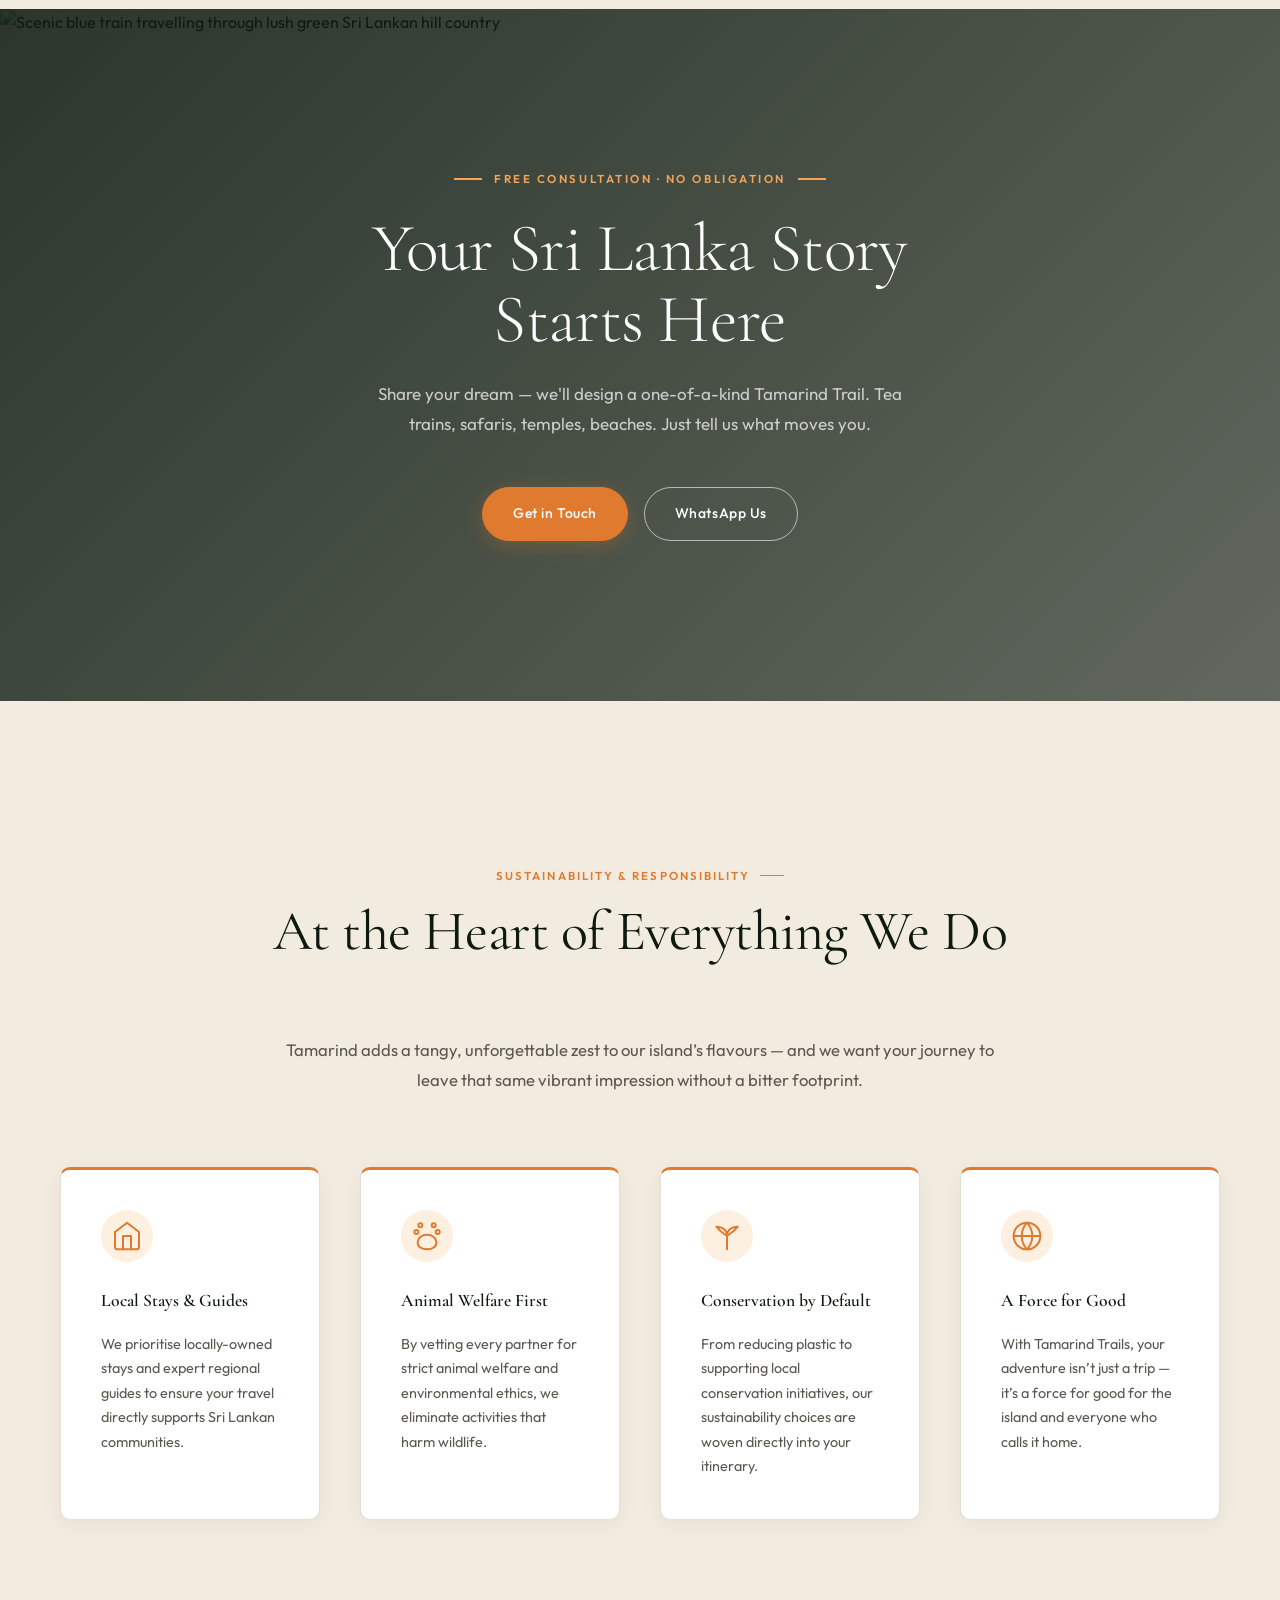
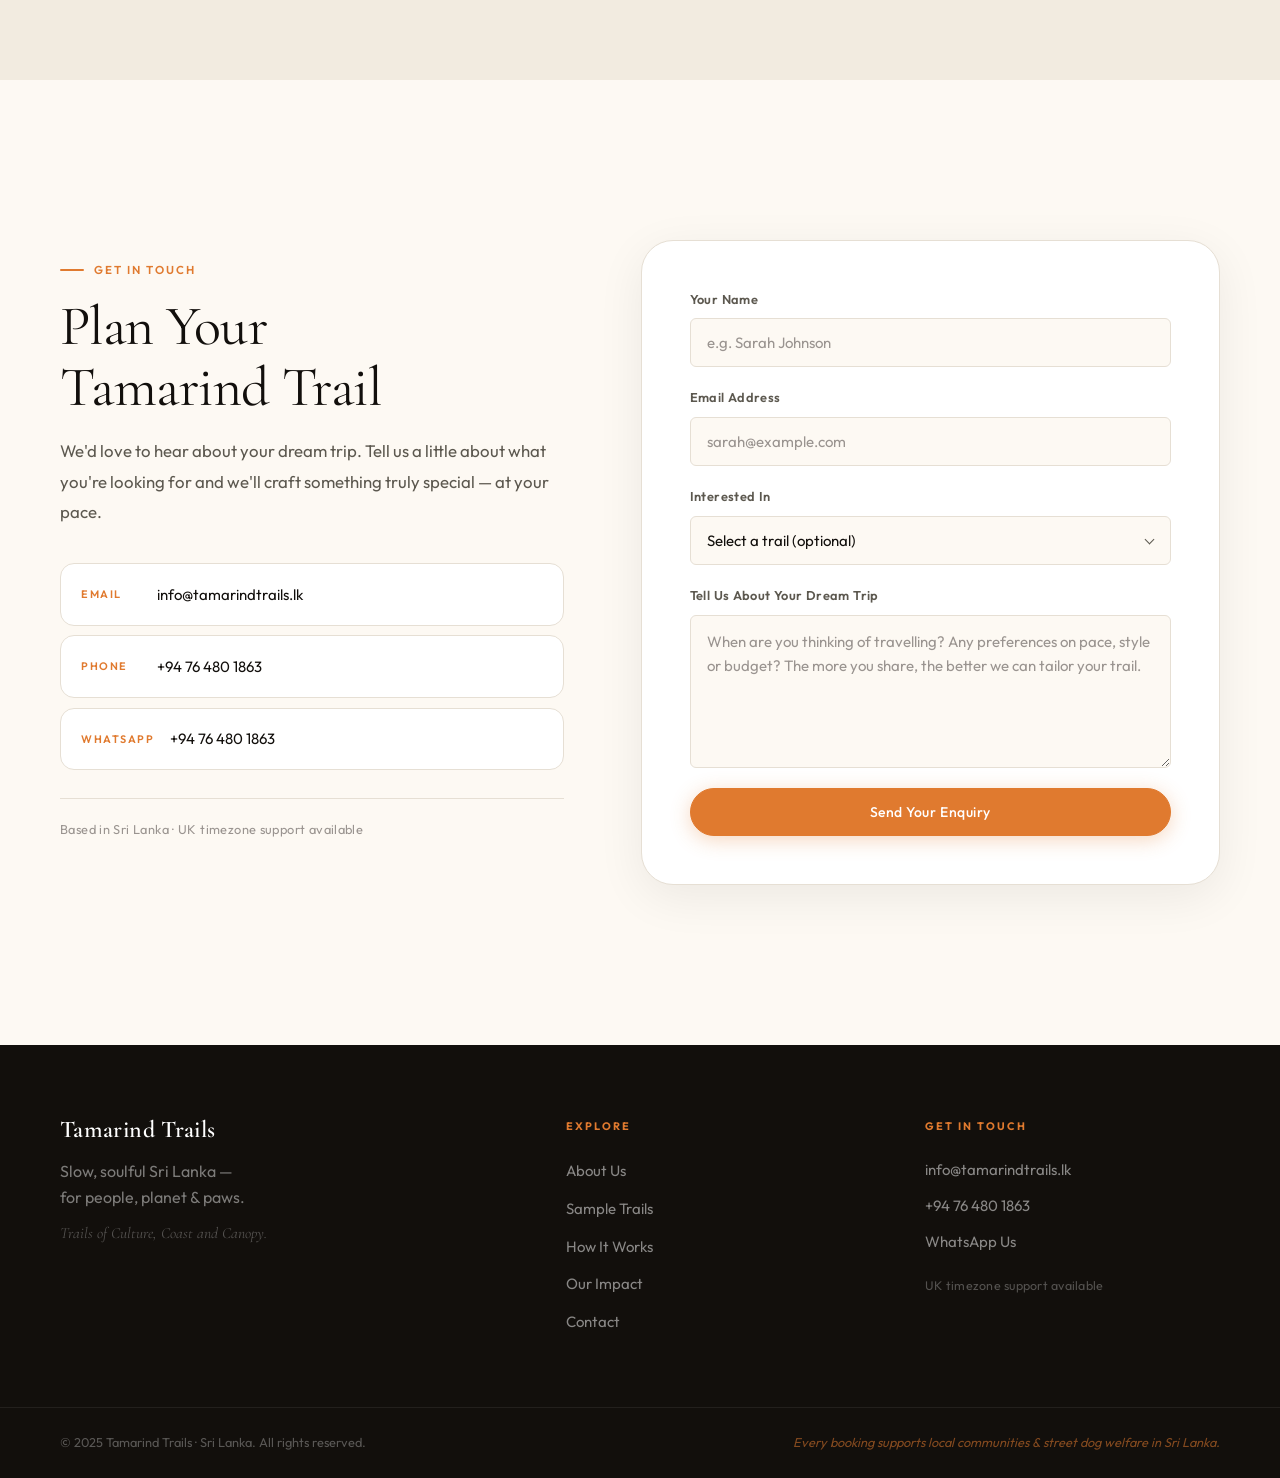
==== commit de780846: "Apply Nova UI polish — modern & luxurious refinements - Break dark-section fatigue: Sustainability m" ====
--- a/index.html
+++ b/index.html
@@ -237,9 +237,10 @@
             <div class="category-tile-overlay"></div>
             <div class="category-tile-content">
               <span class="category-letter">D</span>
+              <span class="tile-coming-soon">Coming Soon</span>
               <h3>Wellness &amp; Ayurveda Retreat</h3>
               <p>Restore, heal and reconnect through ancient island traditions.</p>
-              <span class="btn-read-more">Enquire</span>
+              <span class="btn-read-more">Ask About This Trail &rarr;</span>
             </div>
           </a>
 
@@ -249,9 +250,10 @@
             <div class="category-tile-overlay"></div>
             <div class="category-tile-content">
               <span class="category-letter">E</span>
+              <span class="tile-coming-soon">Coming Soon</span>
               <h3>North &amp; East Coast</h3>
               <p>Undiscovered temples, cerulean seas and cultures rarely seen.</p>
-              <span class="btn-read-more">Enquire</span>
+              <span class="btn-read-more">Ask About This Trail &rarr;</span>
             </div>
           </a>
 
@@ -320,7 +322,7 @@
           </div>
           <div class="impact-card impact-planet reveal-up" style="--d:0.1s">
             <div class="impact-icon">
-              <svg width="36" height="36" viewBox="0 0 24 24" fill="none" stroke="currentColor" stroke-width="1.5" stroke-linecap="round" stroke-linejoin="round" aria-hidden="true"><path d="M12 22V12M12 12C12 12 7 9 4 5c5 0 8 3 8 7zM12 12c0 0 5-3 8-7-5 0-8 3-8 7z"/><path d="M5 20c2-2 4-4 7-8"/><path d="M19 20c-2-2-4-4-7-8"/></svg>
+              <svg width="36" height="36" viewBox="0 0 24 24" fill="none" stroke="currentColor" stroke-width="1.5" stroke-linecap="round" stroke-linejoin="round" aria-hidden="true"><path d="M11 20A7 7 0 0 1 9.8 6.1C15.5 5 17 4.48 19 2c1 2 2 4.18 2 8 0 5.5-4.78 10-10 10z"/><path d="M2 21c0-3 1.85-5.36 5.08-6C9.5 14.52 12 13 13 12"/></svg>
             </div>
             <h3>Rooted in Nature</h3>
             <h4>Reforestation Efforts</h4>
--- a/styles.css
+++ b/styles.css
@@ -1009,7 +1009,7 @@
 
 .steps {
   display: flex;
-  align-items: flex-start;
+  align-items: stretch;
 }
 
 .step {
@@ -1087,26 +1087,26 @@
 }
 
 .impact-planet {
-  background: linear-gradient(145deg, #e8f4ea 0%, #d5edd8 100%);
-  border-color: rgba(27, 61, 32, 0.12);
+  background: linear-gradient(145deg, #e8f2e8 0%, #d4ead5 100%);
+  border-color: rgba(27, 61, 32, 0.1);
 }
 
 .impact-people {
-  background: linear-gradient(145deg, #fdf0e0 0%, #f8e4c4 100%);
-  border-color: rgba(224, 122, 47, 0.18);
+  background: linear-gradient(145deg, #fef3e6 0%, #fce7cc 100%);
+  border-color: rgba(224, 122, 47, 0.15);
 }
 
 .impact-paws {
-  background: linear-gradient(145deg, #e6f0f0 0%, #cce5e3 100%);
-  border-color: rgba(13, 124, 114, 0.15);
+  background: linear-gradient(145deg, #f0f7f5 0%, #ddf0ed 100%);
+  border-color: rgba(13, 124, 114, 0.12);
 }
 
 .impact-water {
-  background: linear-gradient(145deg, #e0eff7 0%, #c4dff0 100%);
-  border-color: rgba(13, 90, 140, 0.15);
-}
-
-.impact-water .impact-icon { color: #1a6b9e; }
+  background: linear-gradient(145deg, #e6f4f2 0%, #ceeae7 100%);
+  border-color: rgba(13, 124, 114, 0.12);
+}
+
+.impact-water .impact-icon { color: var(--teal); }
 
 .impact-icon {
   width: 60px;
@@ -1264,18 +1264,18 @@
 /* ── Sustainability ──────────────────────────────────────── */
 .sustainability {
   padding-block: var(--space-3xl);
-  background: var(--forest);
-  color: var(--cream);
+  background: var(--sand);
+  color: var(--ink);
 }
 .sustainability .section-label { color: var(--amber); }
-.sustainability .section-title { color: var(--cream); }
+.sustainability .section-title { color: var(--forest); }
 .sustain-lead {
   max-width: 720px;
   margin: 0 auto var(--space-xl);
   font-size: clamp(1rem, 1.3vw, 1.15rem);
   line-height: 1.8;
   text-align: center;
-  color: rgba(245,238,220,.85);
+  color: var(--stone);
 }
 .sustain-pillars {
   display: grid;
@@ -1283,16 +1283,17 @@
   gap: var(--space-lg);
 }
 .sustain-pillar {
-  background: rgba(255,255,255,.06);
-  border: 1px solid rgba(255,255,255,.1);
+  background: var(--white);
+  border: 1px solid var(--border);
   border-top: 3px solid var(--amber);
-  border-radius: 8px;
+  border-radius: 10px;
   padding: var(--space-lg);
+  box-shadow: 0 4px 20px rgba(18,15,12,.05);
 }
 .sustain-icon {
   width: 52px;
   height: 52px;
-  background: rgba(212,165,72,.15);
+  background: var(--amber-pale);
   border-radius: 50%;
   display: flex;
   align-items: center;
@@ -1301,16 +1302,16 @@
   color: var(--amber);
 }
 .sustain-pillar h4 {
-  font-family: var(--font-serif);
+  font-family: var(--font-display);
   font-size: 1.1rem;
   font-weight: 600;
-  color: var(--cream);
+  color: var(--forest);
   margin-bottom: var(--space-sm);
 }
 .sustain-pillar p {
   font-size: .9rem;
   line-height: 1.7;
-  color: rgba(245,238,220,.75);
+  color: var(--stone);
   margin: 0;
 }
 @media (max-width: 1024px) {
@@ -1865,6 +1866,22 @@
   margin-bottom: 1rem;
 }
 
+.tile-coming-soon {
+  display: inline-block;
+  font-family: var(--font-body);
+  font-size: 0.65rem;
+  font-weight: 600;
+  letter-spacing: 0.12em;
+  text-transform: uppercase;
+  color: var(--white);
+  background: rgba(255,255,255,.18);
+  border: 1px solid rgba(255,255,255,.35);
+  border-radius: 20px;
+  padding: 0.2rem 0.65rem;
+  margin-bottom: 0.5rem;
+  backdrop-filter: blur(4px);
+}
+
 .btn-read-more {
   display: inline-flex;
   align-items: center;
@@ -1964,9 +1981,9 @@
 /* ── About Page ──────────────────────────────────────────── */
 .about-hero {
   position: relative;
-  min-height: 55vh;
-  display: flex;
-  align-items: flex-end;
+  min-height: 65vh;
+  display: flex;
+  align-items: center;
 }
 .about-hero-media {
   position: absolute;
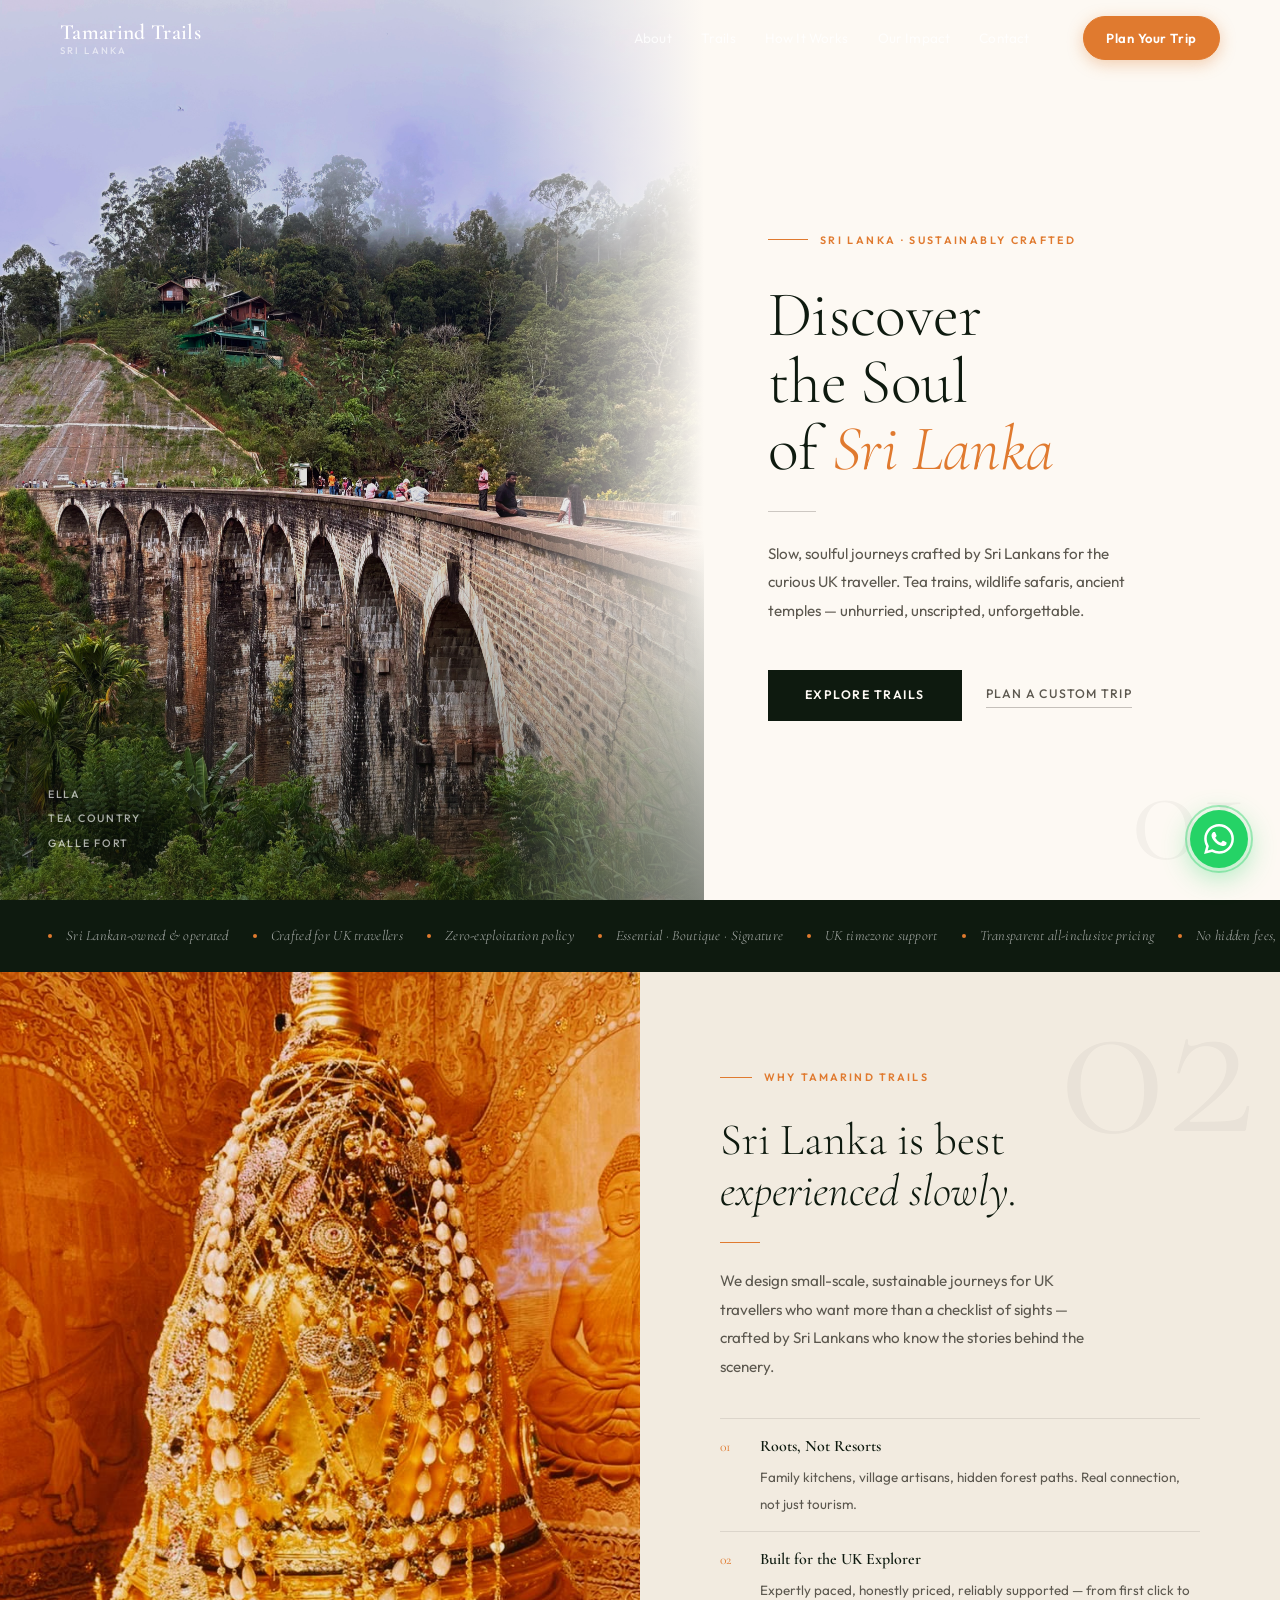
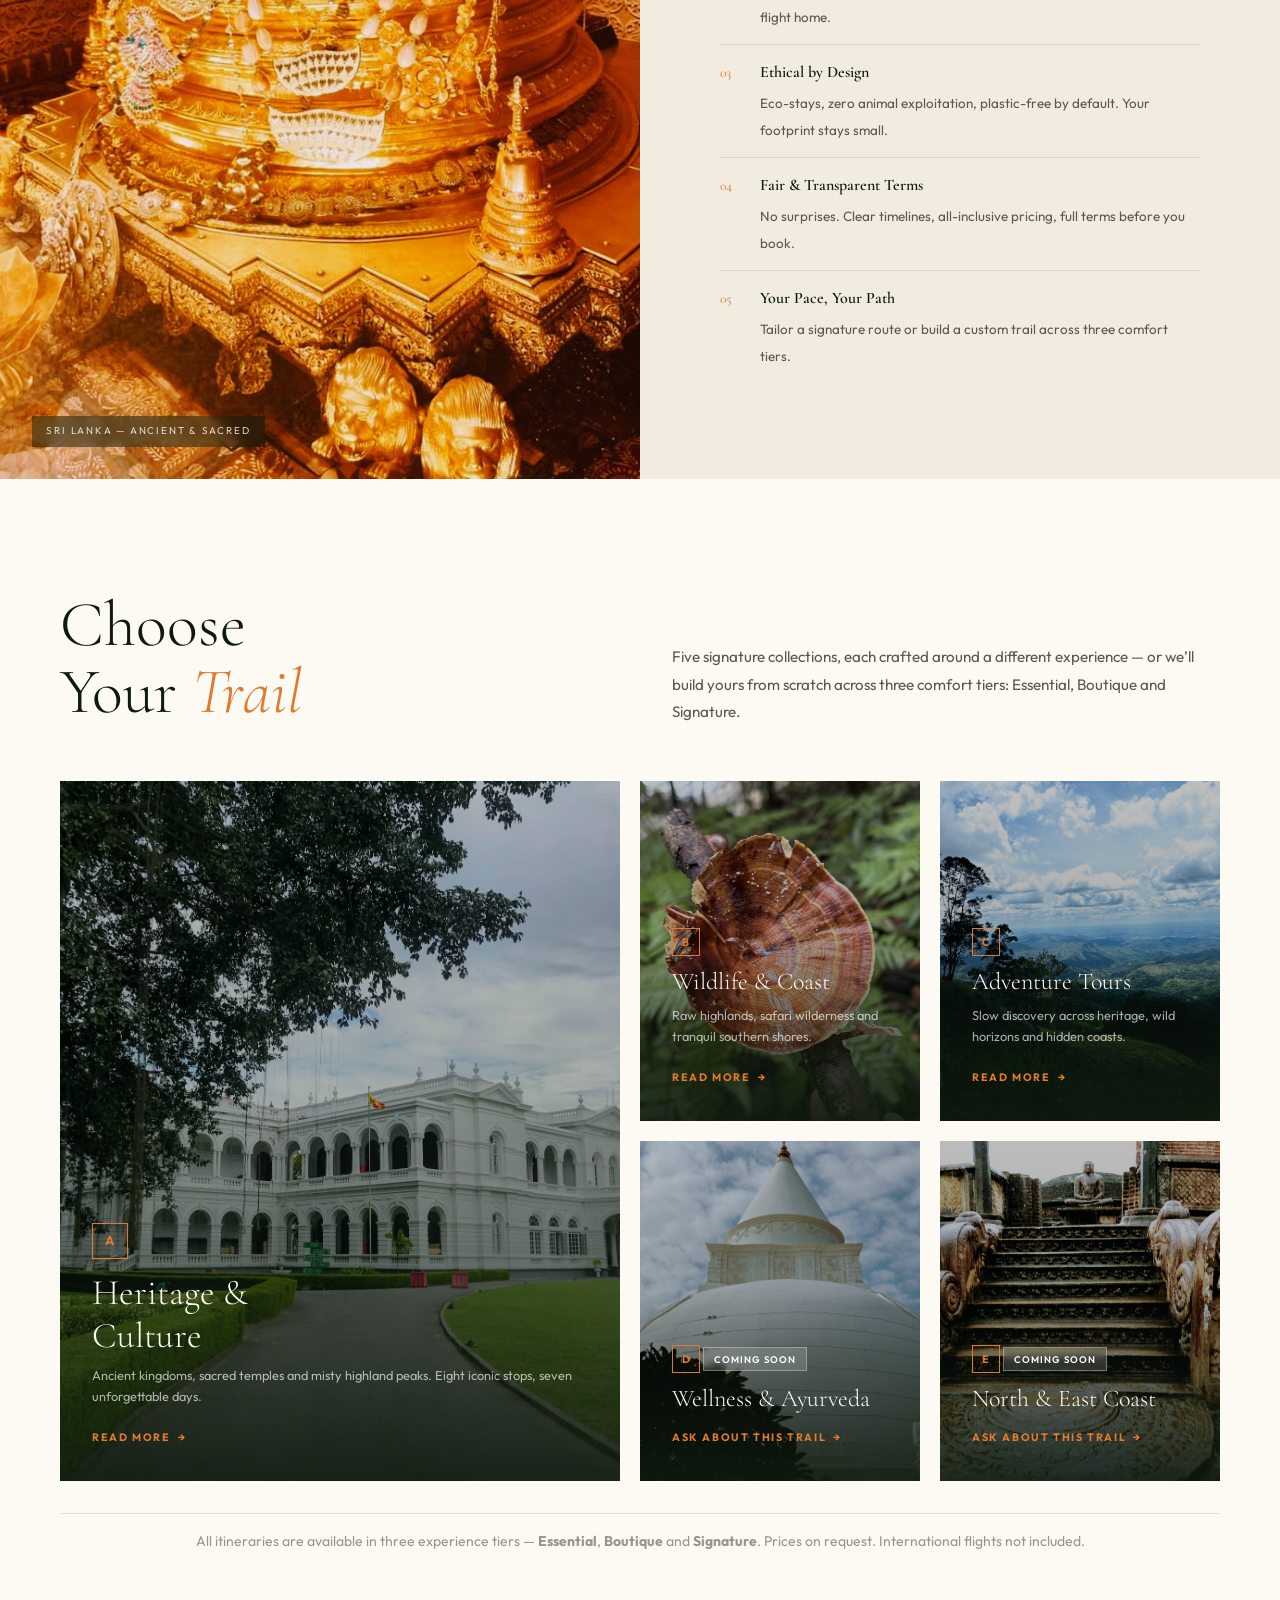
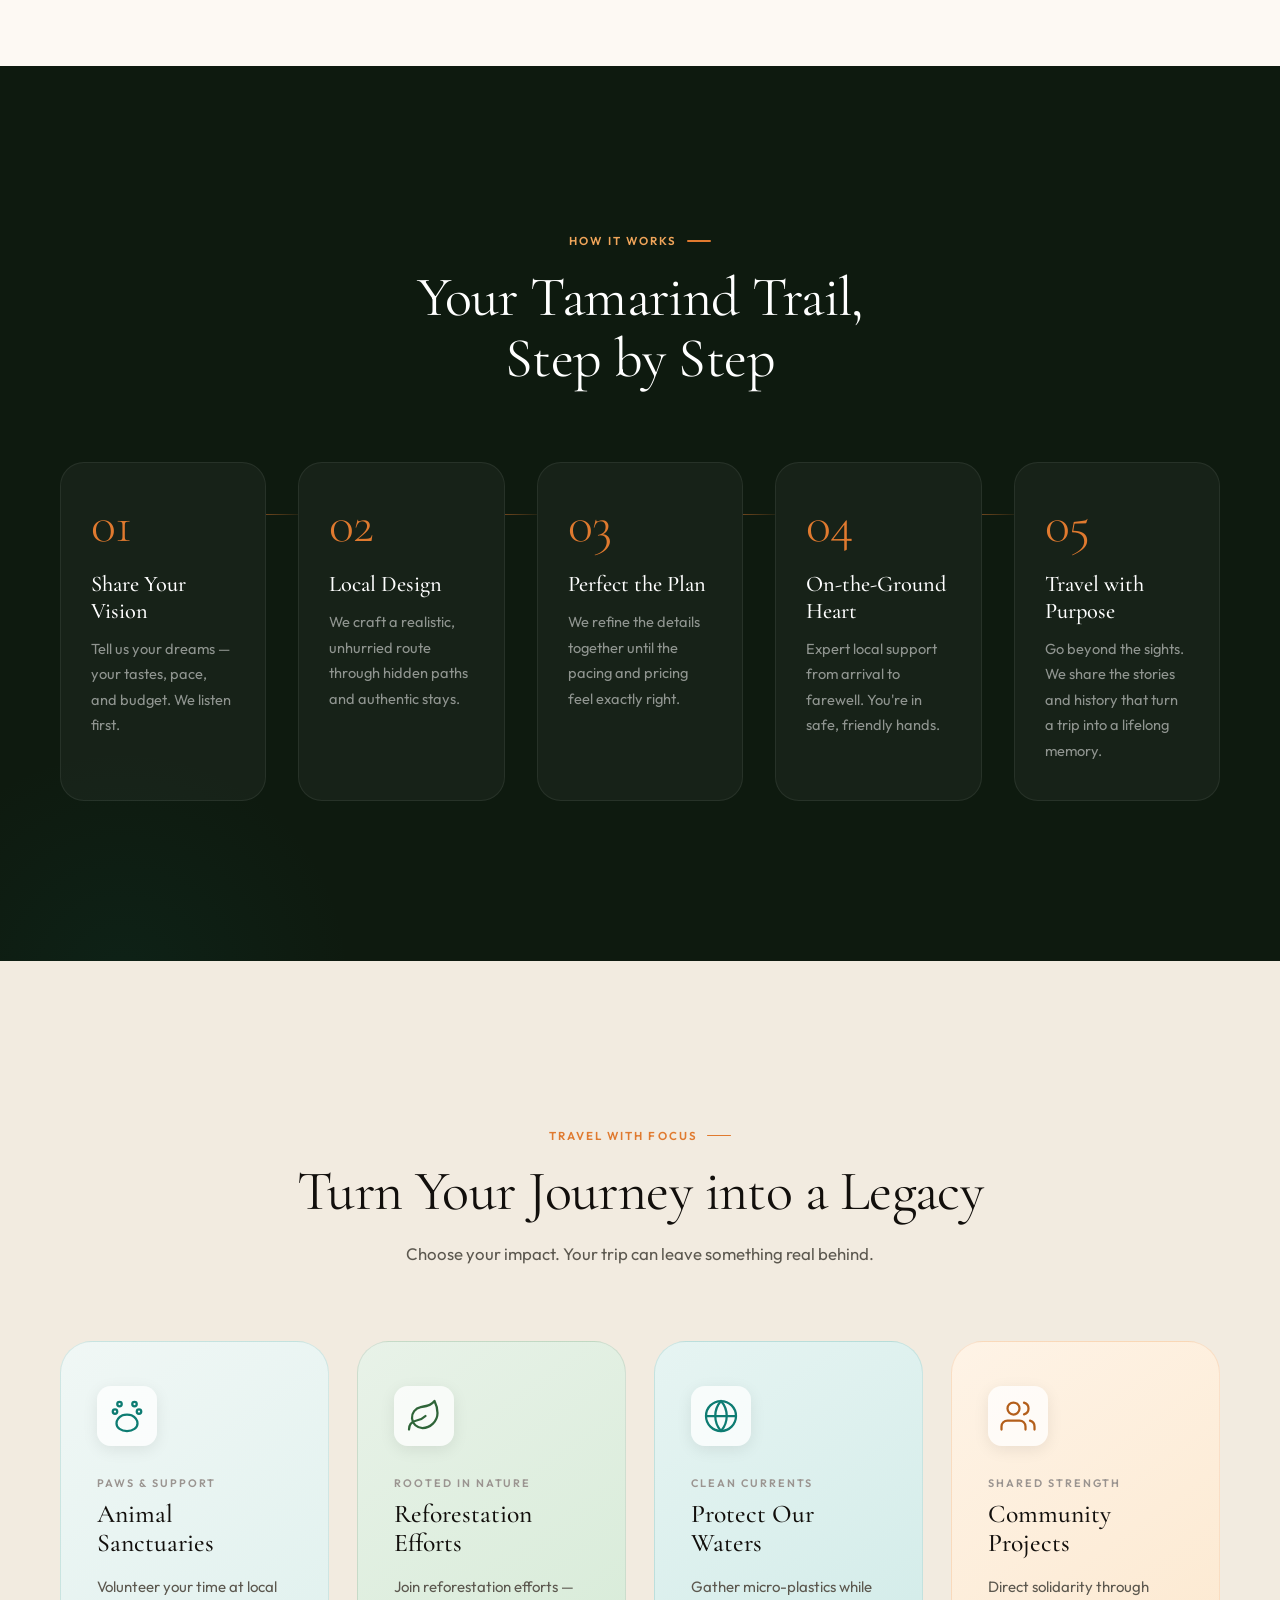
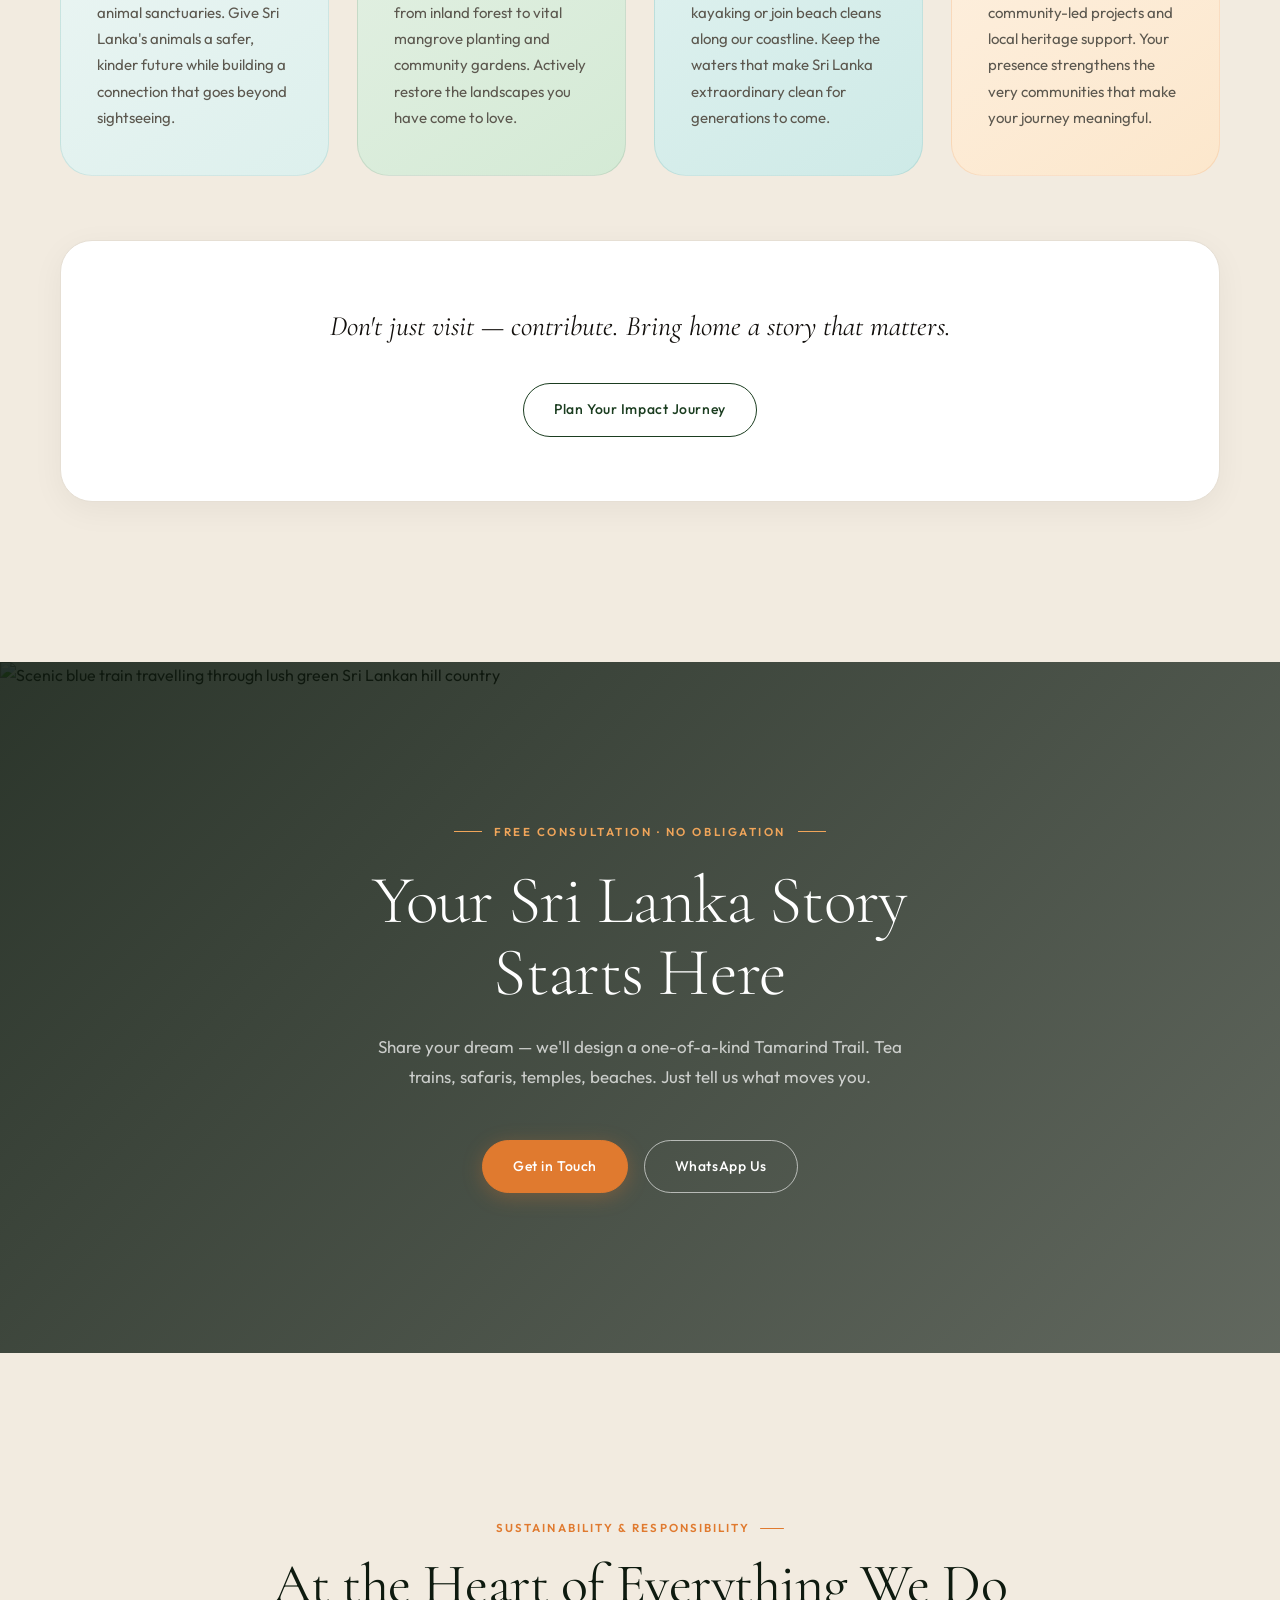
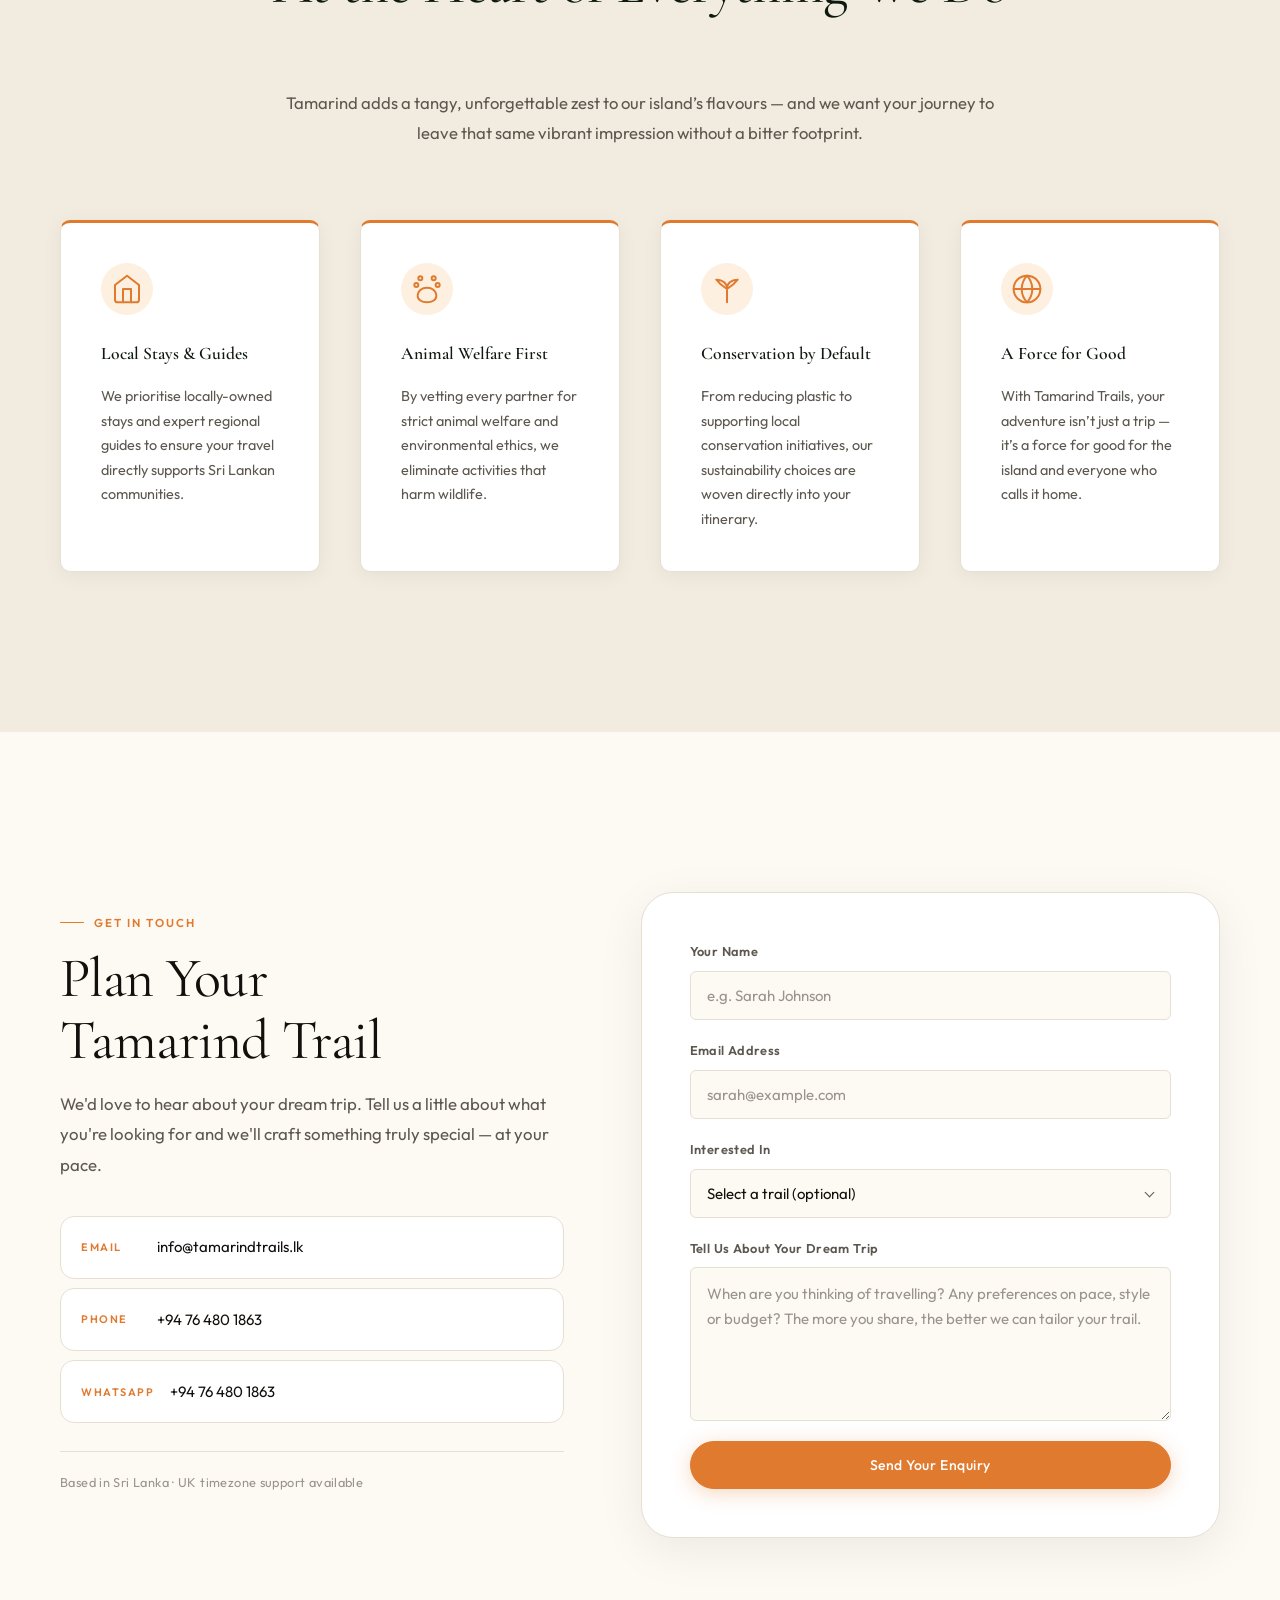
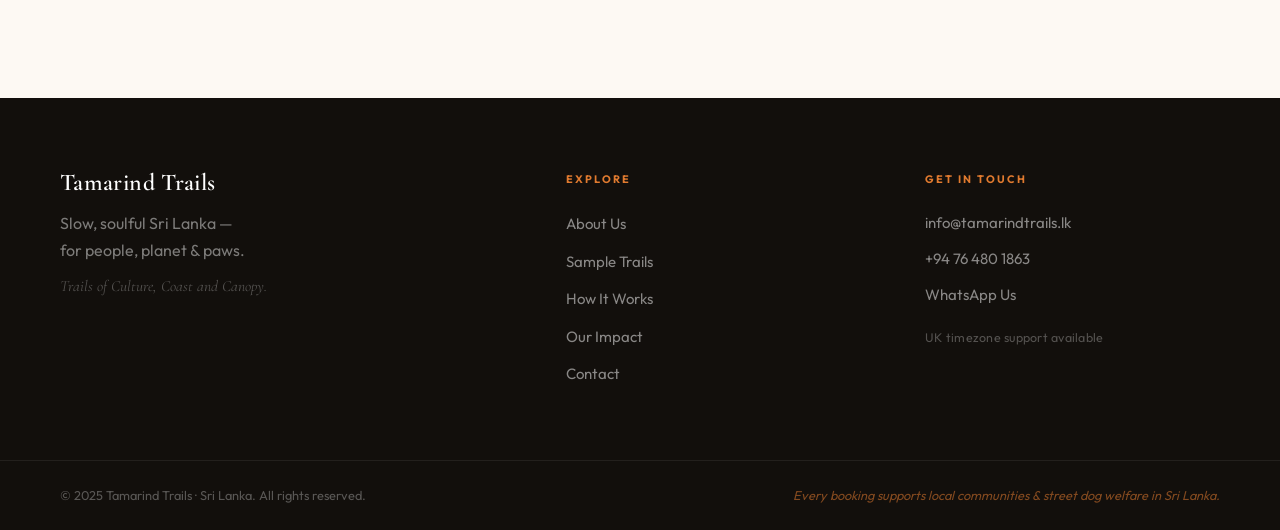
==== commit abea33fd: "Grand Tour Editorial redesign — real photography & editorial layout - Replace full-bleed hero with e" ====
--- a/index.html
+++ b/index.html
@@ -41,224 +41,174 @@
 
   <main>
 
-    <!-- ===== HERO ===== -->
-    <section id="home" class="hero">
-      <div class="hero-media">
+    <!-- ===== HERO: Split Editorial ===== -->
+    <section id="home" class="hero-split">
+      <div class="hero-split-photo">
         <img
-          src="https://images.unsplash.com/photo-1585171328560-947fbd92d6f0?w=1920&q=85&fm=jpg&fit=crop"
-          alt="Lush green tea plantation hills in Nuwara Eliya, Sri Lanka"
-          class="hero-bg-img"
+          src="assets/IMG_1777 Copy.JPG"
+          alt="Nine Arches Bridge surrounded by lush jungle, Ella, Sri Lanka"
           loading="eager"
-          id="heroBgImg"
         >
-        <div class="hero-overlay"></div>
-      </div>
-      <div class="hero-content">
-        <p class="hero-eyebrow">Sri Lanka &middot; Sustainably Crafted</p>
-        <h1 class="hero-title">
-          <span class="hero-line">Discover the Soul of Sri Lanka</span>
-          <span class="hero-line">On Tamarind Trails</span>
+        <div class="hero-split-photo-overlay"></div>
+        <div class="hero-split-places" aria-hidden="true">
+          <span class="hero-split-place">Ella</span>
+          <span class="hero-split-place">Tea Country</span>
+          <span class="hero-split-place">Galle Fort</span>
+        </div>
+      </div>
+      <div class="hero-split-content">
+        <p class="hero-split-eyebrow">Sri Lanka &middot; Sustainably Crafted</p>
+        <h1 class="hero-split-title">
+          Discover<br>the Soul<br>of <em>Sri Lanka</em>
         </h1>
-        <p class="hero-subtitle">Slow journeys, sustainable roots, solidarity in every step.</p>
-        <p class="hero-body">Slow, soulful journeys crafted by Sri Lankans for the curious UK traveller. Experience the true heart of our culture and nature through travel rooted in community and sustainability.</p>
-        <div class="hero-places">
-          <span>Sigiriya</span>
-          <span>Tea Country</span>
-          <span>Yala</span>
-          <span>Galle Fort</span>
-          <span>Ella</span>
-        </div>
-        <div class="hero-ctas">
-          <a href="#trails" class="btn btn-primary">Explore Sample Itineraries</a>
-          <a href="#contact" class="btn btn-outline-white">Plan a Custom Trip</a>
-        </div>
-      </div>
-      <div class="hero-scroll" aria-hidden="true">
-        <span>Scroll</span>
-        <div class="scroll-dot"></div>
-      </div>
-    </section>
-
-    <!-- ===== INTRO — WHAT IS TAMARIND TRAILS ===== -->
-    <section id="about" class="intro">
-      <div class="container intro-inner">
-        <div class="intro-image-col reveal-left">
-          <div class="intro-image-wrap">
-            <img
-              src="https://images.unsplash.com/photo-1743636521285-f37bfd1968a4?w=800&q=85&fm=jpg&fit=crop"
-              alt="Vibrant Sri Lankan fruit and spice market stall with colourful produce"
-              loading="lazy"
-            >
-            <div class="intro-badge">
-              <span>Sri Lankan</span>
-              <em>Owned &amp; Operated</em>
-            </div>
-          </div>
-        </div>
-        <div class="intro-text-col reveal-right">
-          <span class="section-label">What is Tamarind Trails?</span>
-          <h2 class="section-title">Sri Lanka is best<br>experienced slowly.</h2>
-          <p class="body-text">At Tamarind Trails, we believe Sri Lanka is best experienced slowly &mdash; with time to taste, listen and connect.</p>
-          <p class="body-text">We design small-scale, sustainable journeys for UK travellers who want more than a checklist of sights. From misty hill country and ancient cities to quiet coastal villages and jungle hideouts, our itineraries are crafted by Sri Lankans who know the stories behind the scenery.</p>
-          <p class="body-text">Every journey respects our communities, wildlife and environment &mdash; so your holiday brings joy not just to you, but to the island too.</p>
-          <ul class="intro-features">
-            <li>Locally designed &amp; operated from Sri Lanka</li>
-            <li>Small-scale, sustainable &amp; thoughtfully paced</li>
-            <li>Crafted for UK travellers who care about eco-tourism, slow authentic experiences and travel that gives back</li>
-          </ul>
-        </div>
-      </div>
-    </section>
-
-    <!-- ===== WHY TRAVEL WITH US ===== -->
-    <section class="why-us">
+        <div class="hero-split-divider"></div>
+        <p class="hero-split-body">Slow, soulful journeys crafted by Sri Lankans for the curious UK traveller. Tea trains, wildlife safaris, ancient temples &mdash; unhurried, unscripted, unforgettable.</p>
+        <div class="hero-split-actions">
+          <a href="#trails" class="btn-split-primary">Explore Trails</a>
+          <a href="#contact" class="btn-split-ghost">Plan a Custom Trip</a>
+        </div>
+        <div class="hero-split-watermark" aria-hidden="true">01</div>
+      </div>
+    </section>
+
+    <!-- ===== EDITORIAL BAND ===== -->
+    <div class="editorial-band" aria-hidden="true">
+      <div class="editorial-band-item"><div class="editorial-band-dot"></div><span class="editorial-band-text">Sri Lankan-owned &amp; operated</span></div>
+      <div class="editorial-band-item"><div class="editorial-band-dot"></div><span class="editorial-band-text">Crafted for UK travellers</span></div>
+      <div class="editorial-band-item"><div class="editorial-band-dot"></div><span class="editorial-band-text">Zero-exploitation policy</span></div>
+      <div class="editorial-band-item"><div class="editorial-band-dot"></div><span class="editorial-band-text">Essential &middot; Boutique &middot; Signature</span></div>
+      <div class="editorial-band-item"><div class="editorial-band-dot"></div><span class="editorial-band-text">UK timezone support</span></div>
+      <div class="editorial-band-item"><div class="editorial-band-dot"></div><span class="editorial-band-text">Transparent all-inclusive pricing</span></div>
+      <div class="editorial-band-item"><div class="editorial-band-dot"></div><span class="editorial-band-text">No hidden fees, ever</span></div>
+    </div>
+
+    <!-- ===== ABOUT: Editorial Split ===== -->
+    <section id="about" class="about-editorial">
+      <div class="about-editorial-photo">
+        <img
+          src="assets/069f275e-791a-4d59-91fa-aa69e7f73460.jpg"
+          alt="Ornate golden Buddhist shrine interior, Sri Lanka"
+          loading="lazy"
+        >
+        <div class="about-editorial-caption">Sri Lanka &mdash; Ancient &amp; Sacred</div>
+      </div>
+      <div class="about-editorial-text">
+        <div class="about-editorial-watermark" aria-hidden="true">02</div>
+        <p class="about-editorial-eyebrow">Why Tamarind Trails</p>
+        <h2 class="about-editorial-headline">Sri Lanka is best<br><em>experienced slowly.</em></h2>
+        <div class="about-editorial-rule"></div>
+        <p class="about-editorial-body">We design small-scale, sustainable journeys for UK travellers who want more than a checklist of sights &mdash; crafted by Sri Lankans who know the stories behind the scenery.</p>
+        <div class="about-editorial-pillars">
+          <div class="about-editorial-pillar">
+            <span class="about-editorial-num">01</span>
+            <div class="about-editorial-pillar-body">
+              <strong>Roots, Not Resorts</strong>
+              <span>Family kitchens, village artisans, hidden forest paths. Real connection, not just tourism.</span>
+            </div>
+          </div>
+          <div class="about-editorial-pillar">
+            <span class="about-editorial-num">02</span>
+            <div class="about-editorial-pillar-body">
+              <strong>Built for the UK Explorer</strong>
+              <span>Expertly paced, honestly priced, reliably supported &mdash; from first click to flight home.</span>
+            </div>
+          </div>
+          <div class="about-editorial-pillar">
+            <span class="about-editorial-num">03</span>
+            <div class="about-editorial-pillar-body">
+              <strong>Ethical by Design</strong>
+              <span>Eco-stays, zero animal exploitation, plastic-free by default. Your footprint stays small.</span>
+            </div>
+          </div>
+          <div class="about-editorial-pillar">
+            <span class="about-editorial-num">04</span>
+            <div class="about-editorial-pillar-body">
+              <strong>Fair &amp; Transparent Terms</strong>
+              <span>No surprises. Clear timelines, all-inclusive pricing, full terms before you book.</span>
+            </div>
+          </div>
+          <div class="about-editorial-pillar">
+            <span class="about-editorial-num">05</span>
+            <div class="about-editorial-pillar-body">
+              <strong>Your Pace, Your Path</strong>
+              <span>Tailor a signature route or build a custom trail across three comfort tiers.</span>
+            </div>
+          </div>
+        </div>
+      </div>
+    </section>
+
+    <!-- ===== SAMPLE ITINERARIES: Editorial Grid ===== -->
+    <section id="trails" class="trails-editorial">
       <div class="container">
-        <div class="section-header center-header">
-          <span class="section-label">Why Travel with Tamarind Trails?</span>
-          <h2 class="section-title">Travel with Confidence</h2>
-        </div>
-        <div class="pillars-grid">
-          <div class="pillar-card reveal-up" style="--d:0s">
-            <div class="pillar-num">01</div>
-            <h3>Roots, Not Resorts</h3>
-            <p>We are Sri Lankans sharing our home. Go beyond the hotspots to family kitchens, village artisans, and hidden forest paths. Real connection, not just tourism.</p>
-          </div>
-          <div class="pillar-card reveal-up" style="--d:0.1s">
-            <div class="pillar-num">02</div>
-            <h3>Built for the UK Explorer</h3>
-            <p>Expertly paced, honestly priced, and reliably supported. We bridge the gap between local soul and the seamless service you expect, from first click to flight home.</p>
-          </div>
-          <div class="pillar-card reveal-up" style="--d:0.2s">
-            <div class="pillar-num">03</div>
-            <h3>Ethical by Design</h3>
-            <p>Sustainability is our default. We prioritise eco-stays, avoid animal exploitation, and banish single-use plastics. Your footprint stays small; your impact stays local.</p>
-          </div>
-          <div class="pillar-card reveal-up" style="--d:0.3s">
-            <div class="pillar-num">04</div>
-            <h3>Your Pace, Your Path</h3>
-            <p>Tailor a signature route or build a custom trail. From wellness to wilderness, we adapt the comfort and focus to match your personal rhythm.</p>
-          </div>
-          <div class="pillar-card reveal-up" style="--d:0.4s">
-            <div class="pillar-num">05</div>
-            <h3>Fair &amp; Transparent Terms</h3>
-            <p>No surprises. Clear timelines, all-inclusive pricing, and full terms before you book. Trust is built before you even pack your bags.</p>
-          </div>
-        </div>
-
-        <table class="promise-table reveal-up" style="--d:0.5s">
-          <thead>
-            <tr>
-              <th>Our Focus</th>
-              <th>Our Promise</th>
-            </tr>
-          </thead>
-          <tbody>
-            <tr>
-              <td>Expertise</td>
-              <td>100% local ownership</td>
-            </tr>
-            <tr>
-              <td>Trust</td>
-              <td>Transparent, all-inclusive pricing</td>
-            </tr>
-            <tr>
-              <td>Ethics</td>
-              <td>Zero-exploitation policy</td>
-            </tr>
-            <tr>
-              <td>Ethics</td>
-              <td>Custom-Fit Itineraries</td>
-            </tr>
-            <tr>
-              <td>Fair and Transparent Terms</td>
-              <td>Clear timelines before you book</td>
-            </tr>
-          </tbody>
-        </table>
-
-        <p class="tc-note">
-          <span>Full Terms &amp; Conditions available on request &mdash;</span>
-          <a href="mailto:info@tamarindtrails.lk">Request PDF by Email</a>
-          <span>&middot;</span>
-          <a href="https://wa.me/94764801863" target="_blank" rel="noopener noreferrer">Request via WhatsApp</a>
-        </p>
-      </div>
-    </section>
-
-    <!-- ===== SAMPLE ITINERARIES ===== -->
-    <section id="trails" class="trails">
-      <div class="container">
-        <div class="section-header">
-          <span class="section-label">Sample Itineraries</span>
-          <h2 class="section-title">Choose Your Trail</h2>
-          <p class="section-subtitle">Five signature collections, each crafted around a different experience &mdash; or we'll build yours from scratch.</p>
-        </div>
-        <div class="category-tiles">
-
-          <!-- A: Heritage & Culture -->
-          <a href="itinerary-chronicles-heritage.html" class="category-tile reveal-up" style="--d:0s">
-            <div class="category-tile-bg" style="background-image:url('https://images.unsplash.com/photo-1706766958001-176b3d7800ff?w=800&q=85&fm=jpg&fit=crop')"></div>
-            <div class="category-tile-overlay"></div>
-            <div class="category-tile-content">
-              <span class="category-letter">A</span>
-              <h3>Heritage &amp; Culture</h3>
-              <p>Ancient kingdoms, sacred temples and misty highland peaks.</p>
-              <span class="btn-read-more">Read More</span>
+        <div class="trails-editorial-header">
+          <h2 class="trails-editorial-title">Choose<br>Your <em>Trail</em></h2>
+          <p class="trails-editorial-intro">Five signature collections, each crafted around a different experience &mdash; or we&rsquo;ll build yours from scratch across three comfort tiers: Essential, Boutique and Signature.</p>
+        </div>
+        <div class="trails-editorial-grid">
+
+          <!-- A: Heritage & Culture — tall featured card -->
+          <a href="itinerary-chronicles-heritage.html" class="trail-ed-card trail-ed-card--tall">
+            <img src="assets/IMG_6372 Copy.JPG" alt="Heritage and culture trail, Kandy, Sri Lanka" loading="lazy">
+            <div class="trail-ed-overlay"></div>
+            <div class="trail-ed-content">
+              <div class="trail-ed-letter">A</div>
+              <h3 class="trail-ed-title">Heritage &amp;<br>Culture</h3>
+              <p class="trail-ed-desc">Ancient kingdoms, sacred temples and misty highland peaks. Eight iconic stops, seven unforgettable days.</p>
+              <span class="trail-ed-link">Read More</span>
             </div>
           </a>
 
           <!-- B: Wildlife & Coast -->
-          <a href="itinerary-wild-highlands.html" class="category-tile reveal-up" style="--d:0.1s">
-            <div class="category-tile-bg" style="background-image:url('https://images.unsplash.com/photo-1674556275226-47b6b393d623?w=800&q=85&fm=jpg&fit=crop')"></div>
-            <div class="category-tile-overlay"></div>
-            <div class="category-tile-content">
-              <span class="category-letter">B</span>
-              <h3>Wildlife &amp; Coast</h3>
-              <p>Raw highlands, safari wilderness and tranquil southern shores.</p>
-              <span class="btn-read-more">Read More</span>
+          <a href="itinerary-wild-highlands.html" class="trail-ed-card">
+            <img src="assets/img-wildlife-plains.jpg" alt="Wildlife and coast trail, Sri Lanka" loading="lazy">
+            <div class="trail-ed-overlay"></div>
+            <div class="trail-ed-content">
+              <div class="trail-ed-letter">B</div>
+              <h3 class="trail-ed-title">Wildlife &amp; Coast</h3>
+              <p class="trail-ed-desc">Raw highlands, safari wilderness and tranquil southern shores.</p>
+              <span class="trail-ed-link">Read More</span>
             </div>
           </a>
 
           <!-- C: Adventure Tours -->
-          <a href="itinerary-silent-footstep.html" class="category-tile reveal-up" style="--d:0.2s">
-            <div class="category-tile-bg" style="background-image:url('https://images.unsplash.com/photo-1711797750174-c3750dd9d7c9?w=800&q=85&fm=jpg&fit=crop')"></div>
-            <div class="category-tile-overlay"></div>
-            <div class="category-tile-content">
-              <span class="category-letter">C</span>
-              <h3>Adventure Tours</h3>
-              <p>Slow discovery across heritage, wild horizons and hidden coasts.</p>
-              <span class="btn-read-more">Read More</span>
+          <a href="itinerary-silent-footstep.html" class="trail-ed-card">
+            <img src="assets/IMG_1768 Copy.JPG" alt="Adventure tours, Sri Lanka highlands" loading="lazy">
+            <div class="trail-ed-overlay"></div>
+            <div class="trail-ed-content">
+              <div class="trail-ed-letter">C</div>
+              <h3 class="trail-ed-title">Adventure Tours</h3>
+              <p class="trail-ed-desc">Slow discovery across heritage, wild horizons and hidden coasts.</p>
+              <span class="trail-ed-link">Read More</span>
             </div>
           </a>
 
           <!-- D: Wellness & Ayurveda -->
-          <a href="#contact" class="category-tile reveal-up" style="--d:0.3s">
-            <div class="category-tile-bg" style="background-image:url('https://images.unsplash.com/photo-1544367567-0f2fcb009e0b?w=800&q=85&fm=jpg&fit=crop')"></div>
-            <div class="category-tile-overlay"></div>
-            <div class="category-tile-content">
-              <span class="category-letter">D</span>
-              <span class="tile-coming-soon">Coming Soon</span>
-              <h3>Wellness &amp; Ayurveda Retreat</h3>
-              <p>Restore, heal and reconnect through ancient island traditions.</p>
-              <span class="btn-read-more">Ask About This Trail &rarr;</span>
+          <a href="#contact" class="trail-ed-card">
+            <img src="assets/img-tea-country-1.jpg" alt="Wellness and Ayurveda retreat, Sri Lanka" loading="lazy">
+            <div class="trail-ed-overlay"></div>
+            <div class="trail-ed-content">
+              <div class="trail-ed-letter">D</div>
+              <div class="trail-ed-badge">Coming Soon</div>
+              <h3 class="trail-ed-title">Wellness &amp; Ayurveda</h3>
+              <span class="trail-ed-link">Ask About This Trail</span>
             </div>
           </a>
 
           <!-- E: North & East Coast -->
-          <a href="#contact" class="category-tile reveal-up" style="--d:0.4s">
-            <div class="category-tile-bg" style="background-image:url('https://images.unsplash.com/photo-1507525428034-b723cf961d3e?w=800&q=85&fm=jpg&fit=crop')"></div>
-            <div class="category-tile-overlay"></div>
-            <div class="category-tile-content">
-              <span class="category-letter">E</span>
-              <span class="tile-coming-soon">Coming Soon</span>
-              <h3>North &amp; East Coast</h3>
-              <p>Undiscovered temples, cerulean seas and cultures rarely seen.</p>
-              <span class="btn-read-more">Ask About This Trail &rarr;</span>
+          <a href="#contact" class="trail-ed-card">
+            <img src="assets/img-coastal-harbor.jpg" alt="North and East Coast trail, Sri Lanka" loading="lazy">
+            <div class="trail-ed-overlay"></div>
+            <div class="trail-ed-content">
+              <div class="trail-ed-letter">E</div>
+              <div class="trail-ed-badge">Coming Soon</div>
+              <h3 class="trail-ed-title">North &amp; East Coast</h3>
+              <span class="trail-ed-link">Ask About This Trail</span>
             </div>
           </a>
 
         </div>
-        <p class="trails-footnote">All itineraries are available in three experience tiers — <strong>Essential</strong>, <strong>Boutique</strong> and <strong>Signature</strong>. Prices on request. International flights not included.</p>
+        <p class="trails-editorial-footnote">All itineraries are available in three experience tiers &mdash; <strong>Essential</strong>, <strong>Boutique</strong> and <strong>Signature</strong>. Prices on request. International flights not included.</p>
       </div>
     </section>
 
--- a/styles.css
+++ b/styles.css
@@ -2498,3 +2498,300 @@
 @media (max-width: 480px) {
   .category-tiles { grid-template-columns: 1fr; }
 }
+
+/* ════════════════════════════════════════════════════════════
+   GRAND TOUR EDITORIAL — New Design Components
+   ════════════════════════════════════════════════════════════ */
+
+/* ── Hero Split ───────────────────────────────────────────── */
+.hero-split {
+  position: relative;
+  height: 100svh;
+  min-height: 700px;
+  display: grid;
+  grid-template-columns: 55fr 45fr;
+  overflow: hidden;
+}
+.hero-split-photo {
+  position: relative;
+  overflow: hidden;
+}
+.hero-split-photo img {
+  width: 100%; height: 100%; object-fit: cover;
+  filter: brightness(0.88) saturate(1.08);
+  transition: transform 8s ease;
+}
+.hero-split:hover .hero-split-photo img { transform: scale(1.025); }
+.hero-split-photo::after {
+  content: '';
+  position: absolute; inset: 0;
+  background: linear-gradient(to right, transparent 70%, var(--cream) 100%);
+}
+.hero-split-photo-overlay {
+  position: absolute; inset: 0;
+  background: linear-gradient(to top, rgba(14,26,15,.5) 0%, transparent 40%);
+  z-index: 1;
+}
+.hero-split-places {
+  position: absolute;
+  bottom: 3rem; left: 3rem;
+  z-index: 2;
+  display: flex; flex-direction: column; gap: .4rem;
+}
+.hero-split-place {
+  font-size: .67rem; font-weight: 500;
+  letter-spacing: .16em; text-transform: uppercase;
+  color: rgba(255,255,255,.65);
+}
+.hero-split-content {
+  display: flex; flex-direction: column; justify-content: center;
+  padding: calc(var(--header-h) + 3.5rem) 5rem 5rem 4rem;
+  background: var(--cream);
+  position: relative; overflow: hidden;
+}
+.hero-split-watermark {
+  position: absolute; bottom: 1rem; right: 2rem;
+  font-family: var(--font-display);
+  font-size: 9rem; font-weight: 300;
+  color: rgba(14,26,15,.04); line-height: 1;
+  pointer-events: none; user-select: none;
+}
+.hero-split-eyebrow {
+  display: flex; align-items: center; gap: .75rem;
+  font-size: .67rem; font-weight: 600;
+  letter-spacing: .22em; text-transform: uppercase;
+  color: var(--amber); margin-bottom: 2rem;
+}
+.hero-split-eyebrow::before {
+  content: ''; display: block;
+  width: 2.5rem; height: 1px; background: var(--amber);
+}
+.hero-split-title {
+  font-family: var(--font-display);
+  font-size: clamp(2.8rem, 5vw, 4.75rem);
+  font-weight: 300; line-height: 1.05;
+  color: var(--forest); letter-spacing: -.01em;
+  margin-bottom: 1.75rem;
+}
+.hero-split-title em { font-style: italic; color: var(--amber); }
+.hero-split-divider {
+  width: 3rem; height: 1px;
+  background: var(--stone); opacity: .3; margin-bottom: 1.75rem;
+}
+.hero-split-body {
+  font-size: .95rem; line-height: 1.9;
+  color: var(--stone); max-width: 36ch; margin-bottom: 2.75rem;
+}
+.hero-split-actions { display: flex; gap: 1.5rem; align-items: center; flex-wrap: wrap; }
+.btn-split-primary {
+  font-family: var(--font-body);
+  font-size: .77rem; font-weight: 600;
+  letter-spacing: .12em; text-transform: uppercase;
+  color: var(--cream); background: var(--forest);
+  border: 1px solid var(--forest);
+  padding: .875rem 2.25rem; text-decoration: none;
+  transition: background .25s, border-color .25s, transform .2s;
+  white-space: nowrap;
+}
+.btn-split-primary:hover {
+  background: var(--amber); border-color: var(--amber); transform: translateY(-2px);
+}
+.btn-split-ghost {
+  font-family: var(--font-body);
+  font-size: .77rem; font-weight: 500;
+  letter-spacing: .1em; text-transform: uppercase;
+  color: var(--stone); text-decoration: none;
+  border-bottom: 1px solid rgba(92,88,79,.35);
+  padding-bottom: 2px;
+  transition: color .2s, border-color .2s; white-space: nowrap;
+}
+.btn-split-ghost:hover { color: var(--amber); border-color: var(--amber); }
+
+/* ── Editorial Band ───────────────────────────────────────── */
+.editorial-band {
+  padding: 1.5rem 3rem;
+  background: var(--forest);
+  display: flex; align-items: center;
+  justify-content: space-between;
+  gap: 1.5rem; overflow: hidden;
+}
+.editorial-band-item {
+  display: flex; align-items: center; gap: .875rem; flex-shrink: 0;
+}
+.editorial-band-dot {
+  width: 4px; height: 4px; border-radius: 50%;
+  background: var(--amber); flex-shrink: 0;
+}
+.editorial-band-text {
+  font-family: var(--font-display);
+  font-size: .9rem; font-weight: 300; font-style: italic;
+  color: rgba(255,255,255,.65); letter-spacing: .02em; white-space: nowrap;
+}
+
+/* ── About Editorial ──────────────────────────────────────── */
+.about-editorial {
+  display: grid; grid-template-columns: 1fr 1fr; min-height: 70vh;
+}
+.about-editorial-photo { position: relative; overflow: hidden; }
+.about-editorial-photo img {
+  width: 100%; height: 100%; object-fit: cover;
+  transition: transform .9s var(--ease);
+}
+.about-editorial-photo:hover img { transform: scale(1.03); }
+.about-editorial-caption {
+  position: absolute; bottom: 2rem; left: 2rem;
+  font-size: .62rem; letter-spacing: .18em; text-transform: uppercase;
+  color: rgba(255,255,255,.8);
+  background: rgba(14,26,15,.5); backdrop-filter: blur(6px);
+  padding: .45rem .9rem;
+}
+.about-editorial-text {
+  padding: 6rem 5rem;
+  background: var(--sand);
+  display: flex; flex-direction: column; justify-content: center;
+  position: relative; overflow: hidden;
+}
+.about-editorial-watermark {
+  position: absolute; top: -1.5rem; right: 1.5rem;
+  font-family: var(--font-display);
+  font-size: 14rem; font-weight: 300;
+  color: rgba(14,26,15,.04); line-height: 1;
+  pointer-events: none; user-select: none;
+}
+.about-editorial-eyebrow {
+  display: flex; align-items: center; gap: .75rem;
+  font-size: .67rem; font-weight: 600;
+  letter-spacing: .2em; text-transform: uppercase;
+  color: var(--amber); margin-bottom: 1.75rem;
+}
+.about-editorial-eyebrow::before {
+  content: ''; display: block; width: 2rem; height: 1px; background: var(--amber);
+}
+.about-editorial-headline {
+  font-family: var(--font-display);
+  font-size: clamp(2rem, 3.5vw, 3rem);
+  font-weight: 300; line-height: 1.15;
+  color: var(--forest); margin-bottom: 1.5rem;
+}
+.about-editorial-headline em { font-style: italic; }
+.about-editorial-rule { width: 2.5rem; height: 1px; background: var(--amber); margin-bottom: 1.5rem; }
+.about-editorial-body {
+  font-size: .95rem; line-height: 1.9;
+  color: var(--stone); max-width: 38ch; margin-bottom: 2.25rem;
+}
+.about-editorial-pillars { display: flex; flex-direction: column; }
+.about-editorial-pillar {
+  display: flex; align-items: flex-start; gap: 1rem;
+  padding: .875rem 0; border-top: 1px solid rgba(92,88,79,.15);
+}
+.about-editorial-num {
+  font-family: var(--font-display); font-size: .85rem;
+  color: var(--amber); min-width: 1.5rem; padding-top: .1rem; flex-shrink: 0;
+}
+.about-editorial-pillar-body strong {
+  display: block;
+  font-family: var(--font-display); font-size: 1rem; font-weight: 600;
+  color: var(--forest); margin-bottom: .15rem;
+}
+.about-editorial-pillar-body span { font-size: .84rem; color: var(--stone); line-height: 1.6; }
+
+/* ── Trails Editorial Grid ────────────────────────────────── */
+.trails-editorial { padding-block: 7rem; background: var(--cream); }
+.trails-editorial-header {
+  display: grid; grid-template-columns: 1fr 1fr;
+  gap: 4rem; margin-bottom: 3.5rem; align-items: end;
+}
+.trails-editorial-title {
+  font-family: var(--font-display);
+  font-size: clamp(3rem, 5vw, 4.75rem);
+  font-weight: 300; line-height: 1.05; color: var(--forest);
+}
+.trails-editorial-title em { font-style: italic; color: var(--amber); }
+.trails-editorial-intro { font-size: .95rem; line-height: 1.8; color: var(--stone); }
+.trails-editorial-grid {
+  display: grid;
+  grid-template-columns: 2fr 1fr 1fr;
+  grid-template-rows: 340px 340px;
+  gap: 1.25rem;
+}
+.trail-ed-card {
+  position: relative; overflow: hidden;
+  text-decoration: none; display: block;
+}
+.trail-ed-card--tall { grid-row: 1 / 3; }
+.trail-ed-card img {
+  width: 100%; height: 100%; object-fit: cover;
+  transition: transform .7s var(--ease); filter: brightness(.75);
+}
+.trail-ed-card:hover img { transform: scale(1.06); }
+.trail-ed-overlay {
+  position: absolute; inset: 0;
+  background: linear-gradient(to top, rgba(14,26,15,.9) 0%, rgba(14,26,15,.1) 55%, transparent 100%);
+}
+.trail-ed-content { position: absolute; bottom: 0; left: 0; right: 0; padding: 2rem; }
+.trail-ed-letter {
+  display: inline-flex; align-items: center; justify-content: center;
+  width: 28px; height: 28px; border: 1px solid var(--amber);
+  font-size: .68rem; font-weight: 700; color: var(--amber);
+  letter-spacing: .05em; margin-bottom: .75rem;
+}
+.trail-ed-card--tall .trail-ed-letter { width: 36px; height: 36px; font-size: .8rem; }
+.trail-ed-title {
+  font-family: var(--font-display);
+  font-size: 1.5rem; font-weight: 300;
+  color: var(--cream); line-height: 1.2; margin-bottom: .5rem;
+}
+.trail-ed-card--tall .trail-ed-title { font-size: clamp(1.75rem, 2.8vw, 2.4rem); }
+.trail-ed-desc { font-size: .8rem; line-height: 1.6; color: rgba(255,255,255,.65); margin-bottom: 1rem; }
+.trail-ed-link {
+  font-size: .67rem; font-weight: 700;
+  letter-spacing: .15em; text-transform: uppercase;
+  color: var(--amber); display: inline-flex;
+  align-items: center; gap: .45rem; transition: gap .2s;
+}
+.trail-ed-link::after { content: '\2192'; }
+.trail-ed-card:hover .trail-ed-link { gap: .75rem; }
+.trail-ed-badge {
+  display: inline-block;
+  font-size: .6rem; font-weight: 600;
+  letter-spacing: .12em; text-transform: uppercase;
+  color: var(--white); background: rgba(255,255,255,.15);
+  border: 1px solid rgba(255,255,255,.3);
+  padding: .18rem .6rem; margin-bottom: .5rem;
+  backdrop-filter: blur(4px);
+}
+.trails-editorial-footnote {
+  font-size: .875rem; color: var(--mist);
+  text-align: center; padding-top: var(--space-sm);
+  border-top: 1px solid var(--border); margin-top: 2rem;
+}
+
+/* ── Responsive: Editorial ────────────────────────────────── */
+@media (max-width: 1100px) {
+  .trails-editorial-grid {
+    grid-template-columns: 1.5fr 1fr;
+    grid-template-rows: 300px 300px 300px;
+  }
+  .trail-ed-card--tall { grid-row: 1 / 3; }
+}
+@media (max-width: 900px) {
+  .hero-split {
+    grid-template-columns: 1fr;
+    grid-template-rows: 55vh auto;
+    height: auto; min-height: unset;
+  }
+  .hero-split-photo::after { background: none; }
+  .hero-split-content { padding: 3rem 2.5rem 4rem; }
+  .hero-split-watermark { display: none; }
+  .about-editorial { grid-template-columns: 1fr; }
+  .about-editorial-photo { min-height: 50vh; }
+  .about-editorial-watermark { display: none; }
+  .about-editorial-text { padding: 4rem 2.5rem; }
+  .editorial-band { flex-wrap: wrap; padding: 1.25rem 1.5rem; }
+  .editorial-band-item:nth-child(n+5) { display: none; }
+}
+@media (max-width: 768px) {
+  .trails-editorial-header { grid-template-columns: 1fr; gap: 1.5rem; }
+  .trails-editorial-grid { grid-template-columns: 1fr; grid-template-rows: auto; }
+  .trail-ed-card, .trail-ed-card--tall { grid-row: auto; height: 280px; }
+}
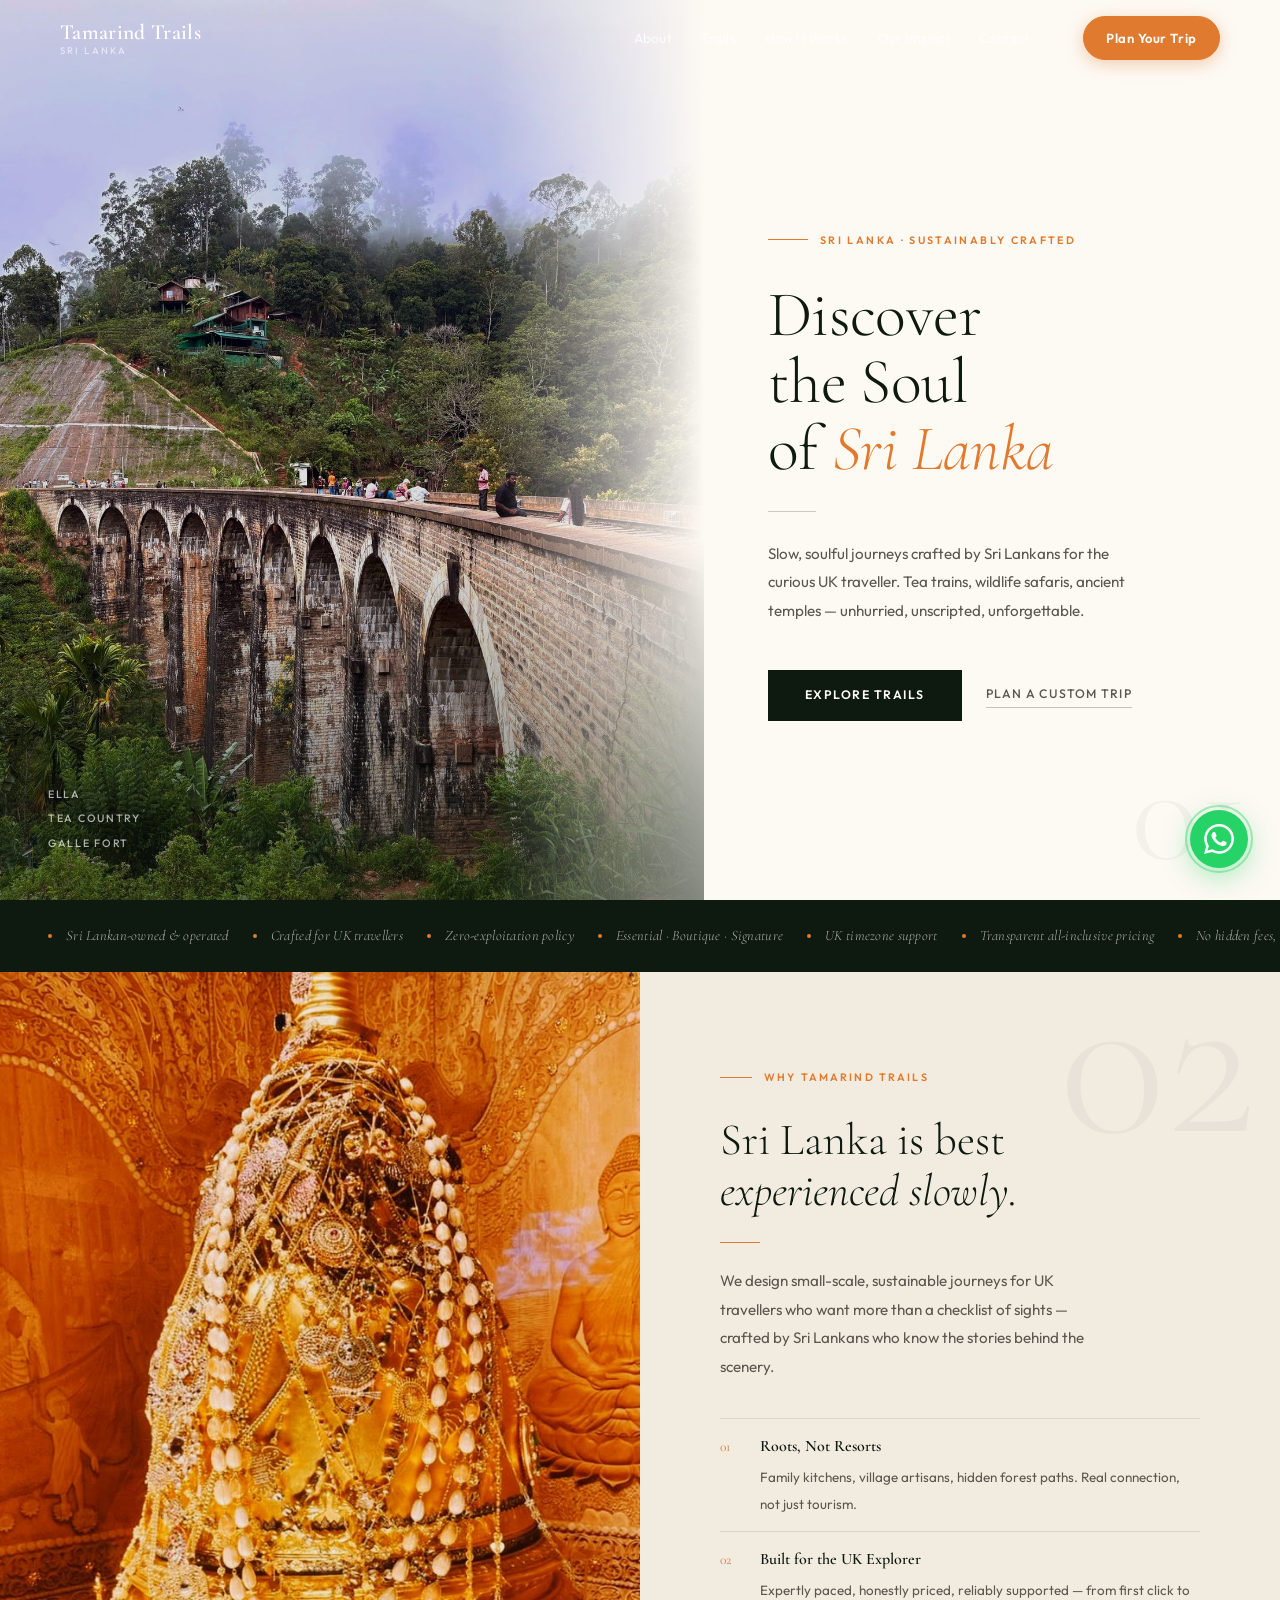
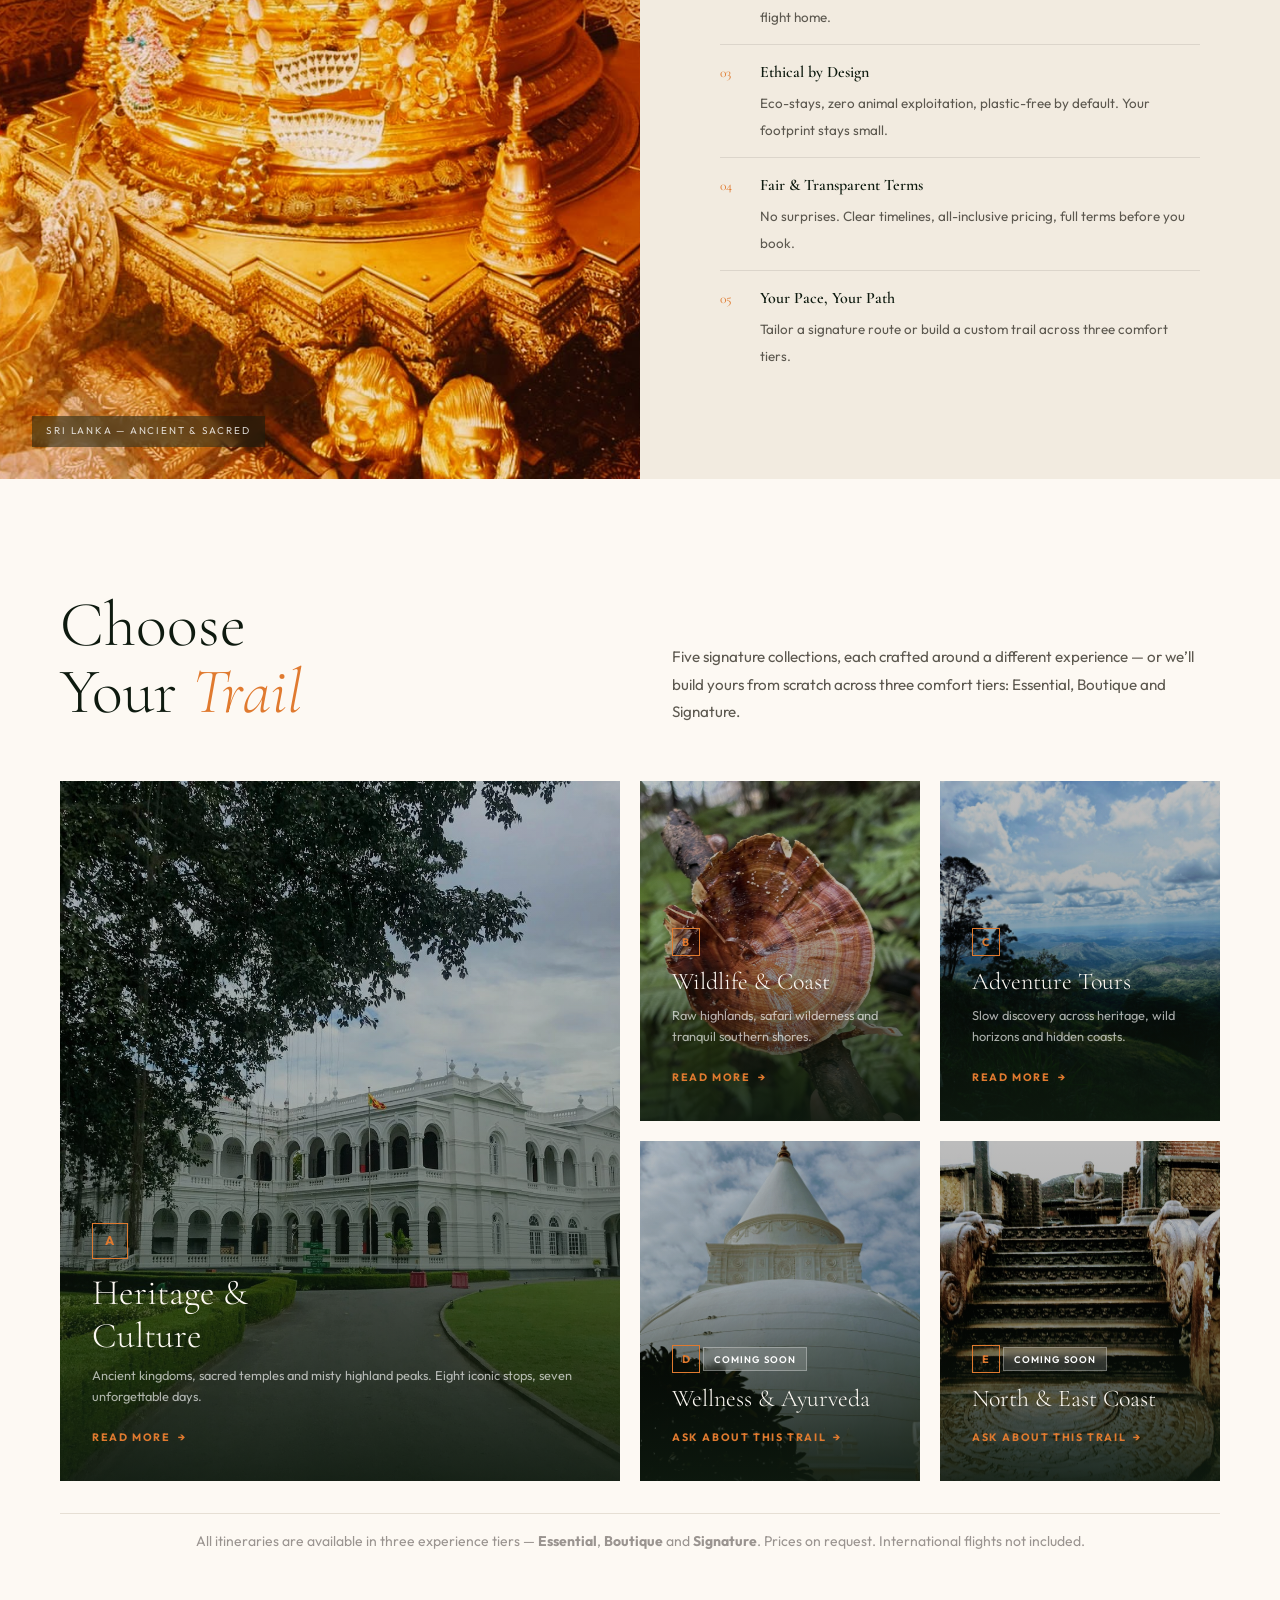
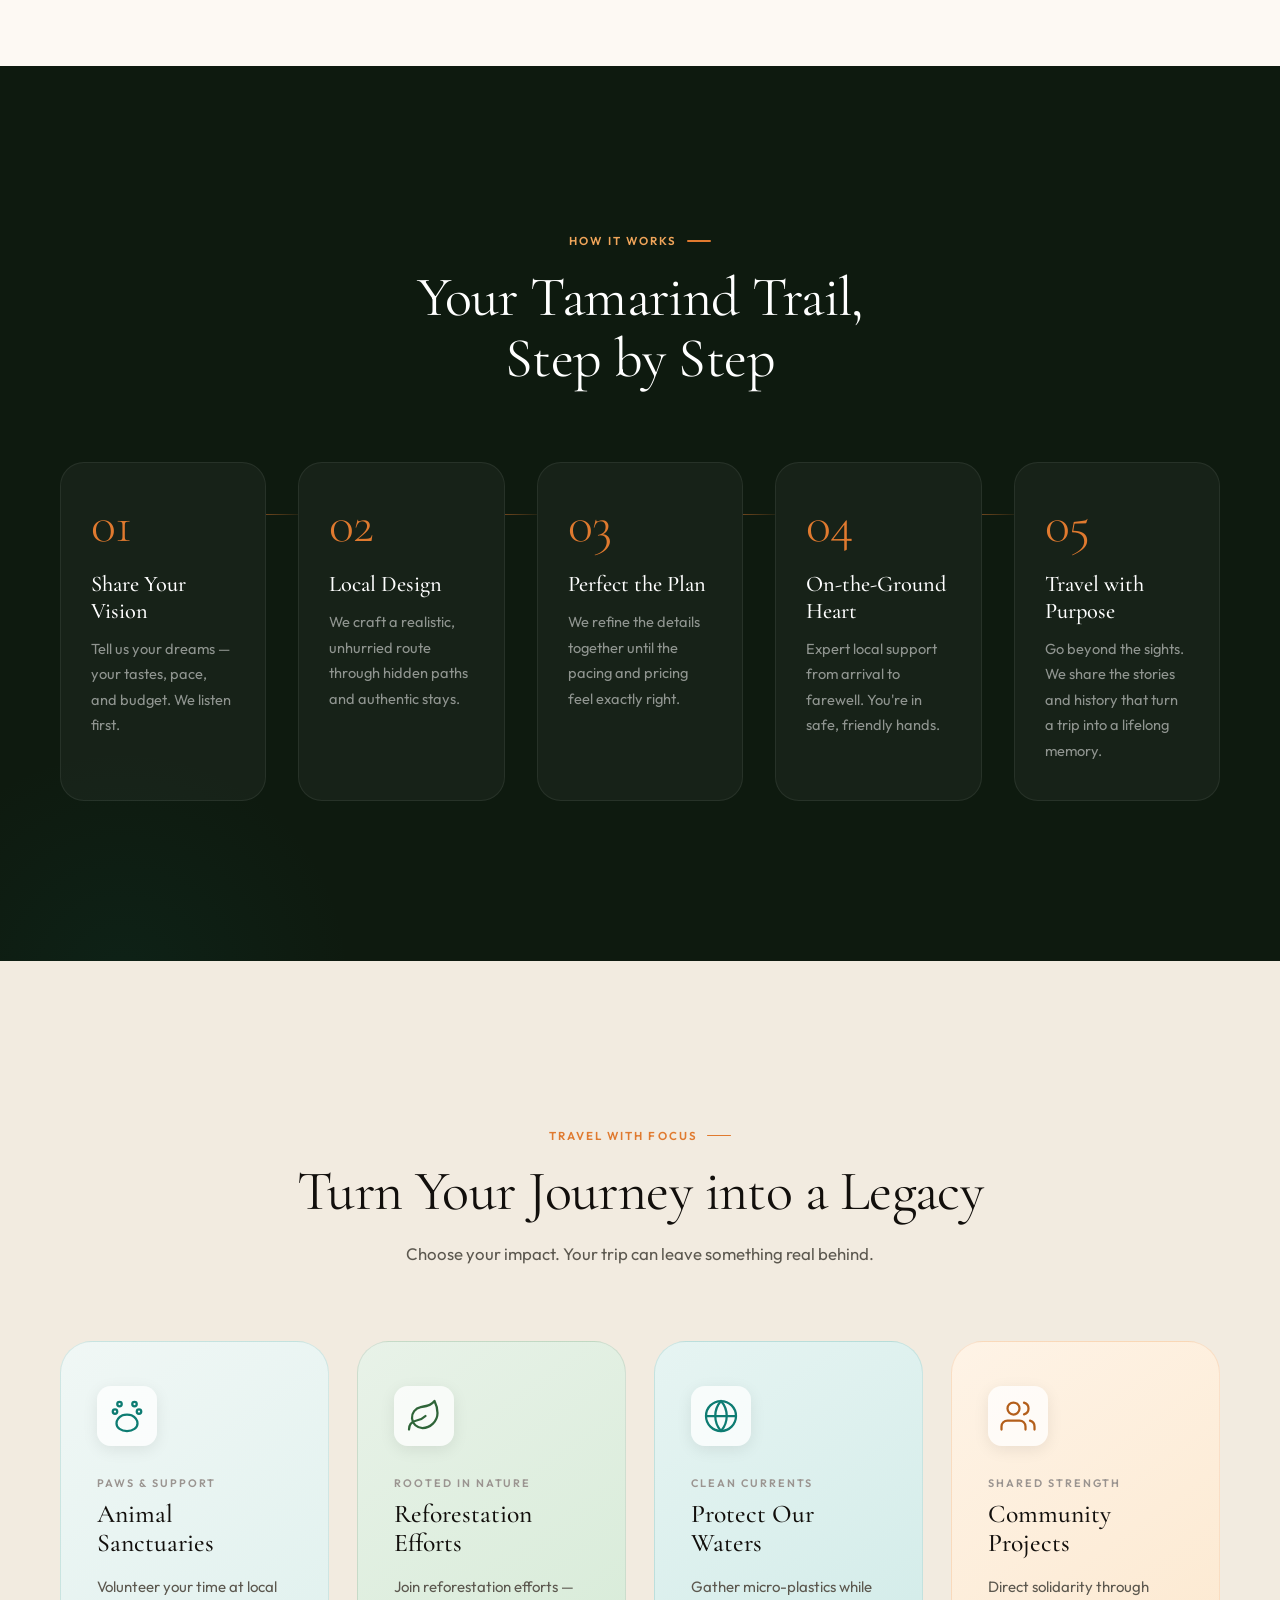
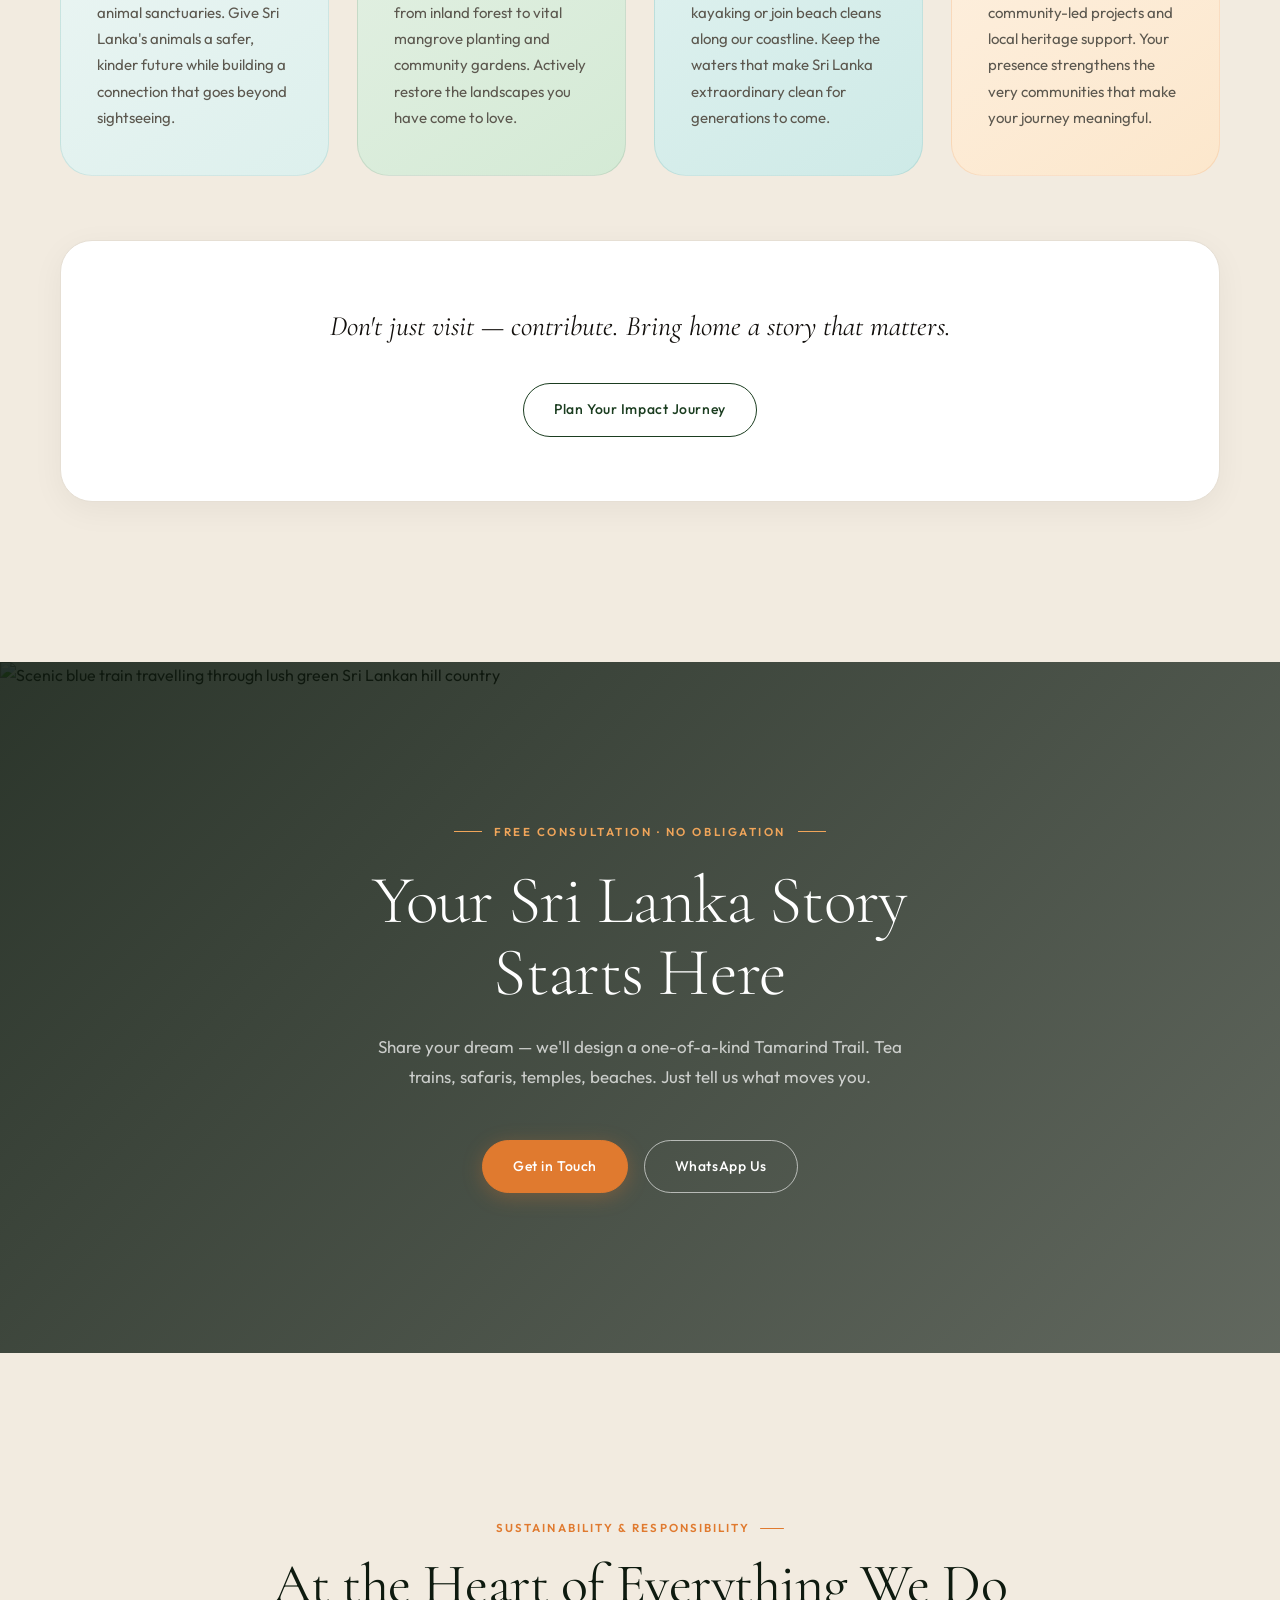
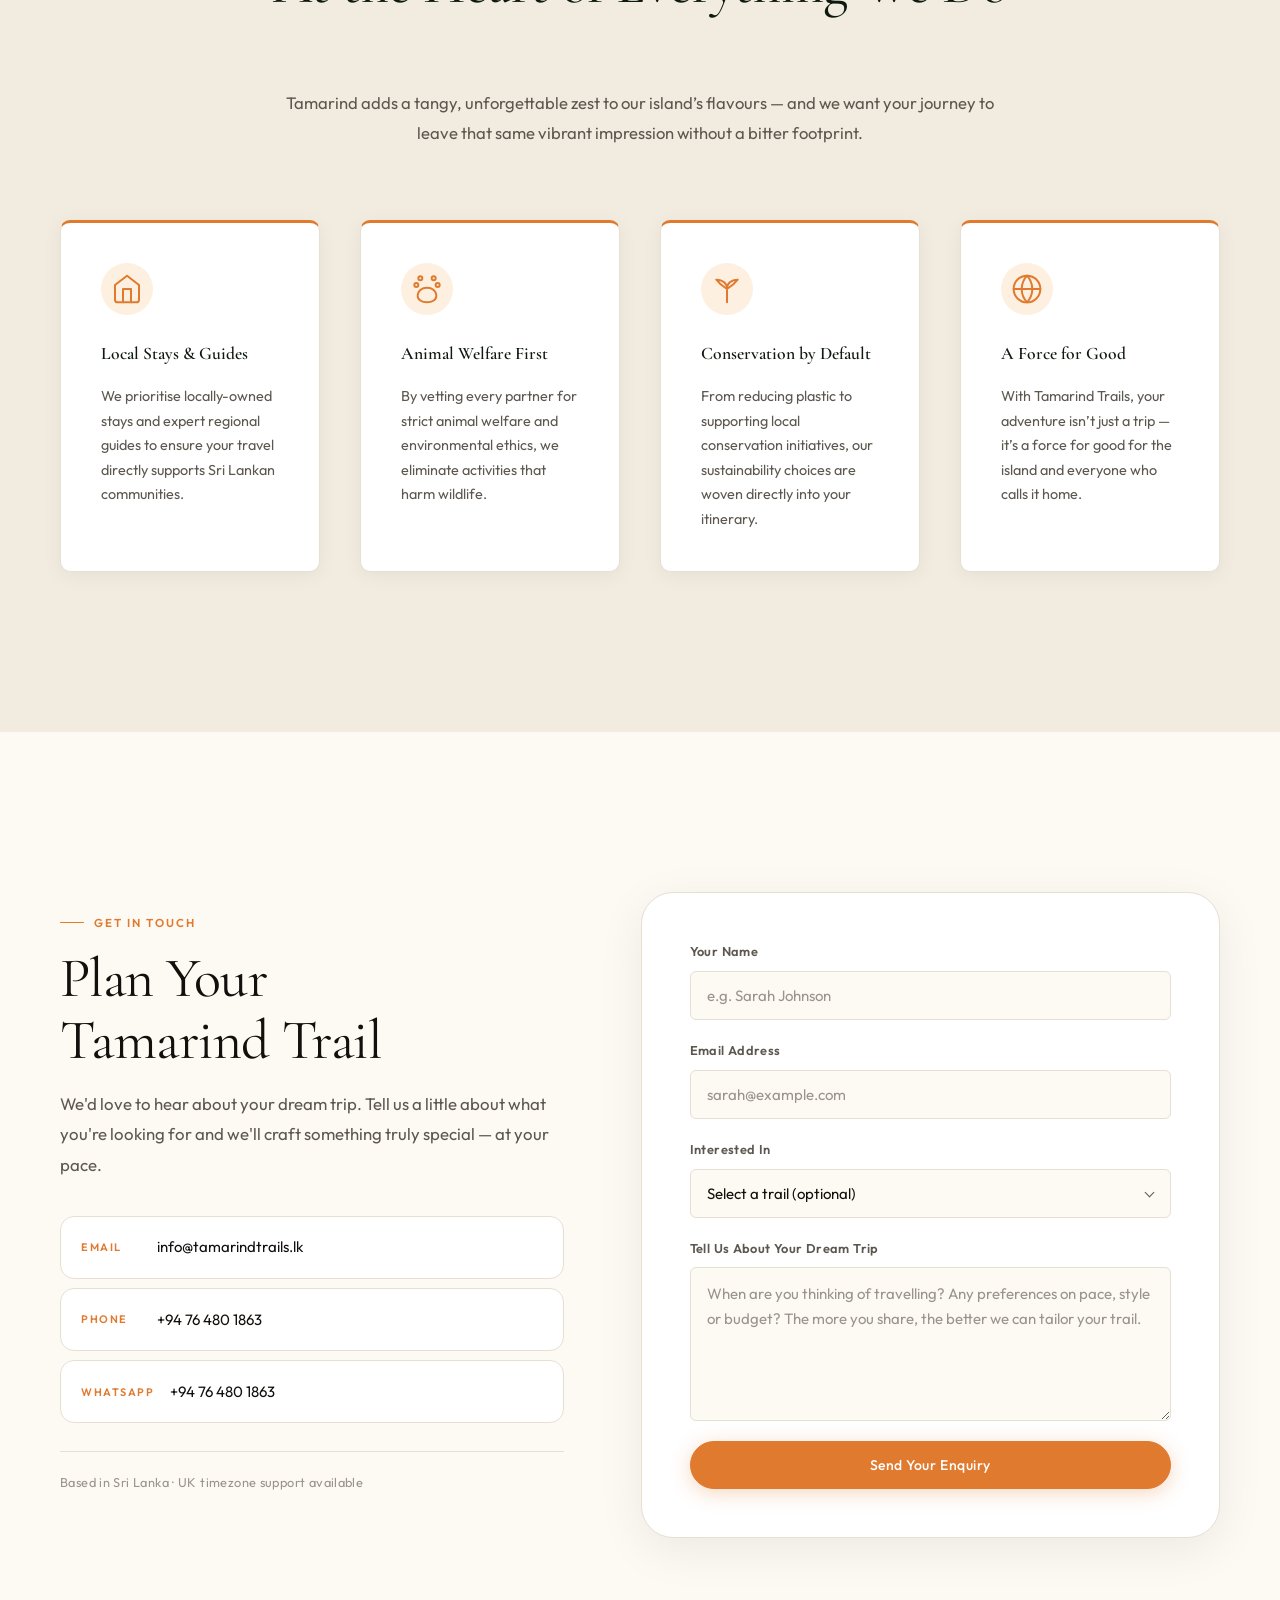
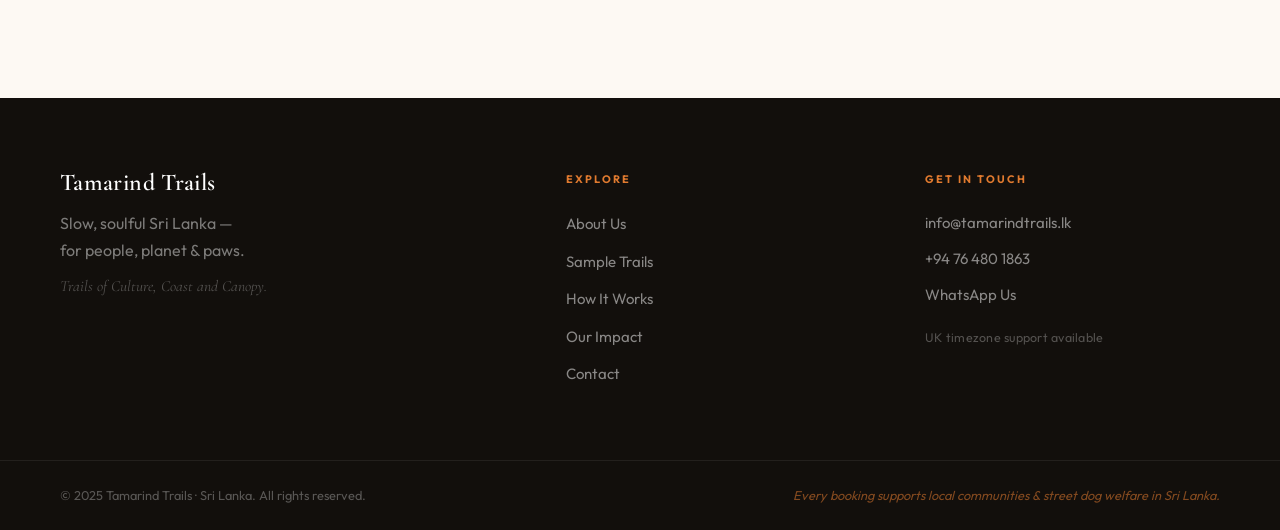
==== commit e7df2c44: "Optimise hero images — reduce 3MB originals to web-ready sizes - img-nine-arches.jpg: 3MB -> 549KB (" ====
--- a/index.html
+++ b/index.html
@@ -45,7 +45,7 @@
     <section id="home" class="hero-split">
       <div class="hero-split-photo">
         <img
-          src="assets/IMG_1777 Copy.JPG"
+          src="assets/img-nine-arches.jpg"
           alt="Nine Arches Bridge surrounded by lush jungle, Ella, Sri Lanka"
           loading="eager"
         >
@@ -149,7 +149,7 @@
 
           <!-- A: Heritage & Culture — tall featured card -->
           <a href="itinerary-chronicles-heritage.html" class="trail-ed-card trail-ed-card--tall">
-            <img src="assets/IMG_6372 Copy.JPG" alt="Heritage and culture trail, Kandy, Sri Lanka" loading="lazy">
+            <img src="assets/img-kandy-museum.jpg" alt="Heritage and culture trail, Kandy, Sri Lanka" loading="lazy">
             <div class="trail-ed-overlay"></div>
             <div class="trail-ed-content">
               <div class="trail-ed-letter">A</div>
@@ -173,7 +173,7 @@
 
           <!-- C: Adventure Tours -->
           <a href="itinerary-silent-footstep.html" class="trail-ed-card">
-            <img src="assets/IMG_1768 Copy.JPG" alt="Adventure tours, Sri Lanka highlands" loading="lazy">
+            <img src="assets/img-highlands.jpg" alt="Adventure tours, Sri Lanka highlands" loading="lazy">
             <div class="trail-ed-overlay"></div>
             <div class="trail-ed-content">
               <div class="trail-ed-letter">C</div>
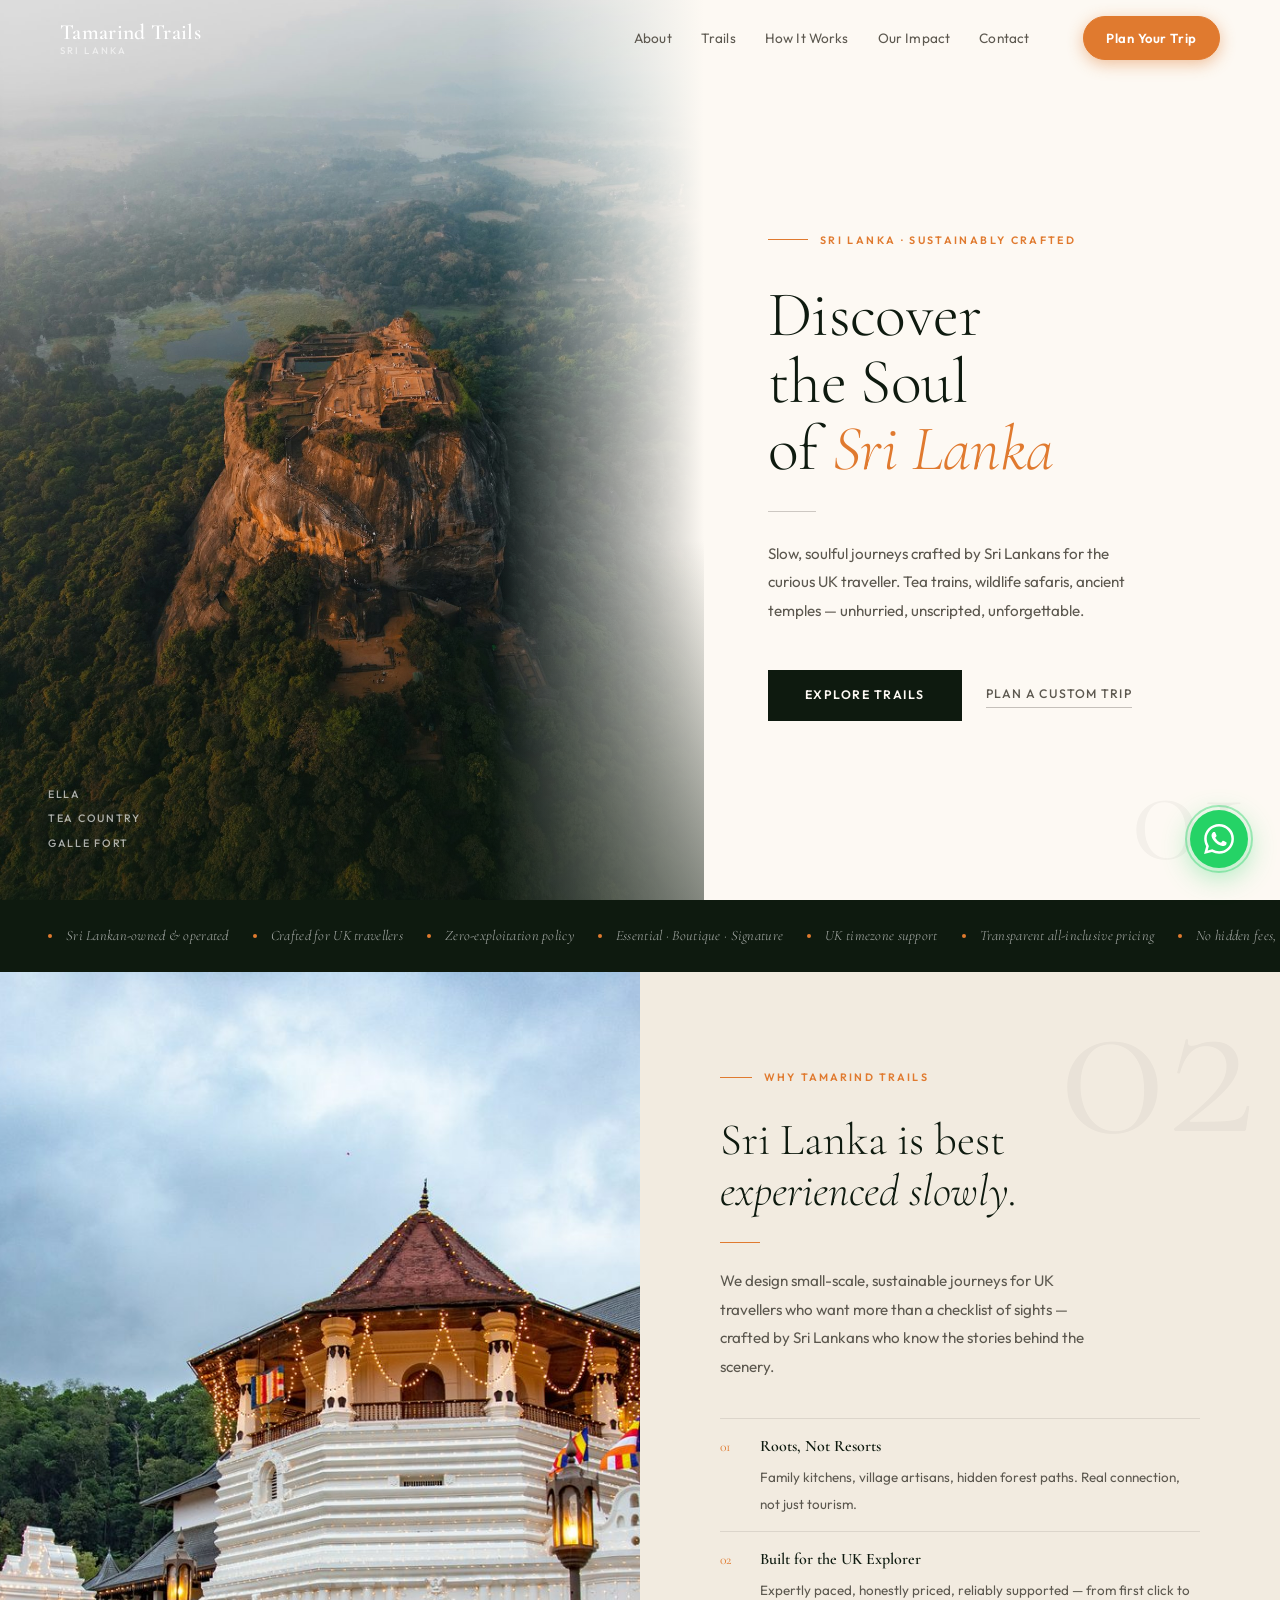
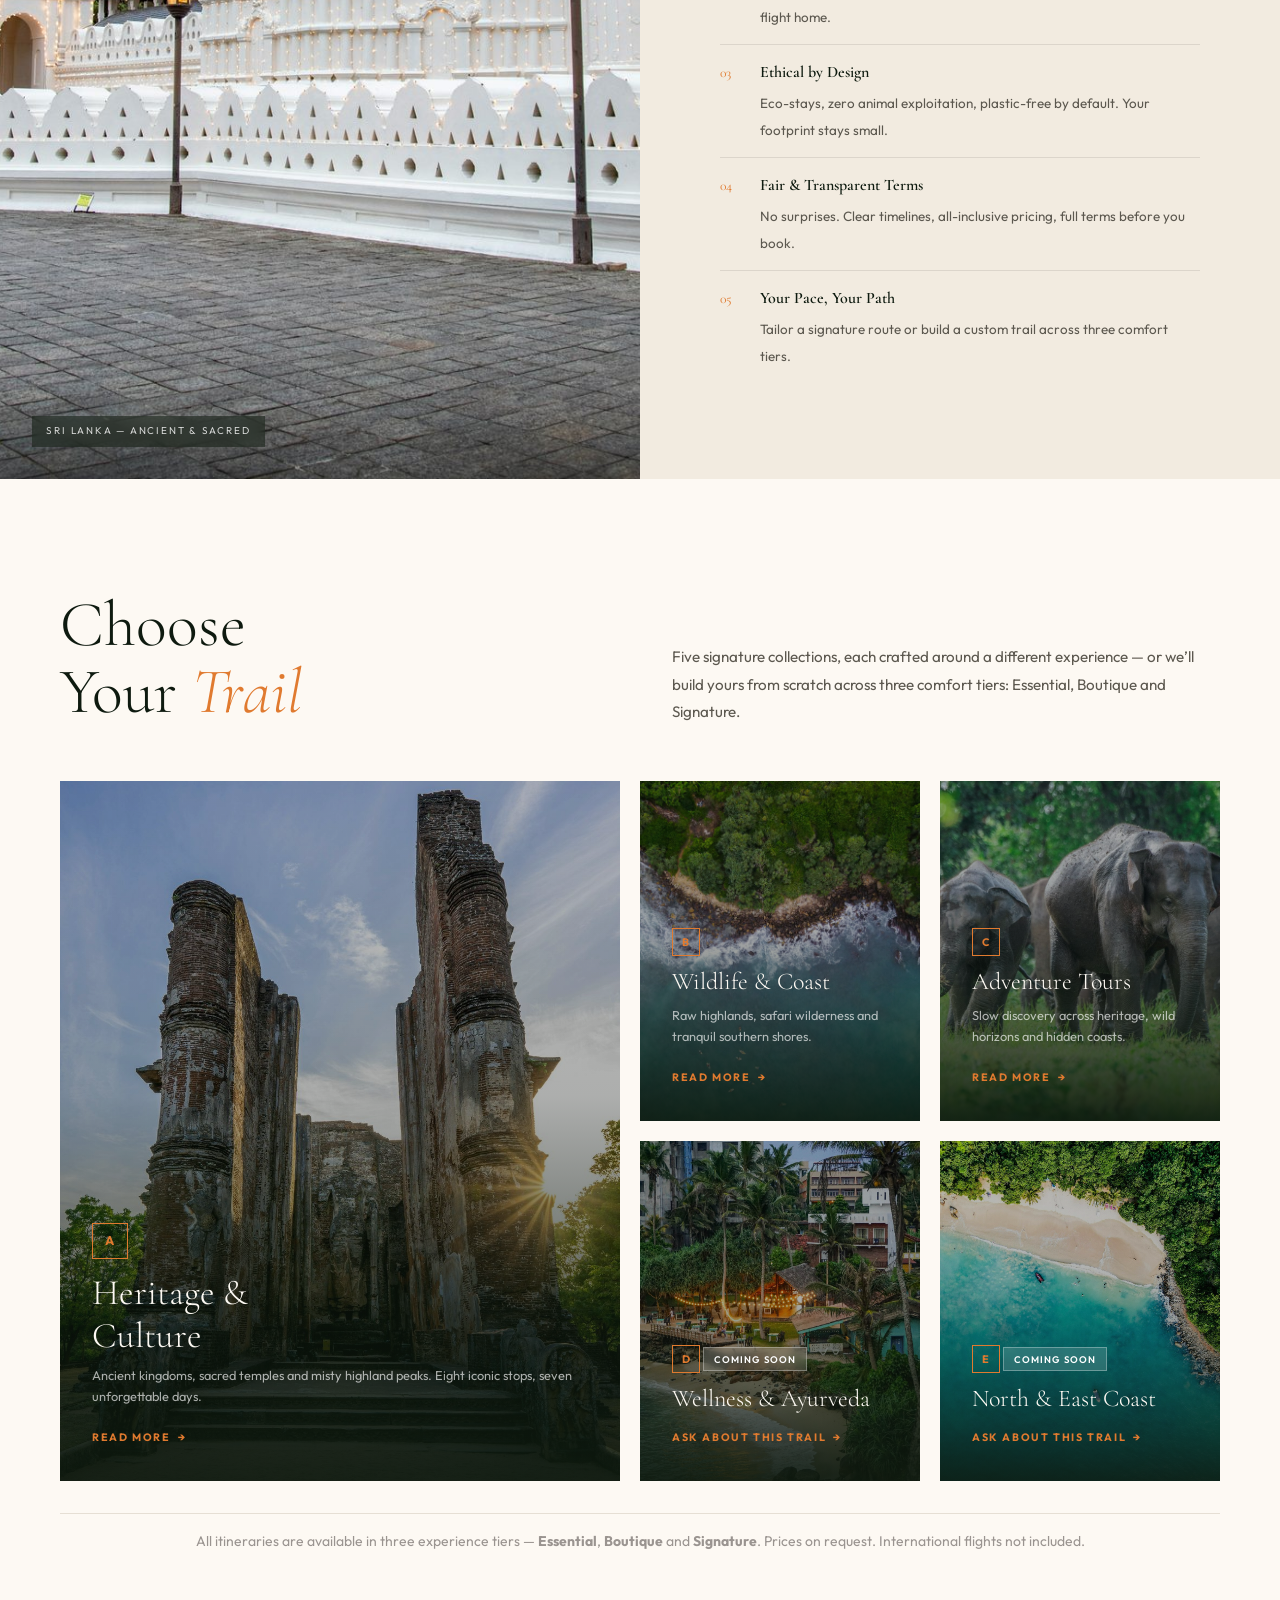
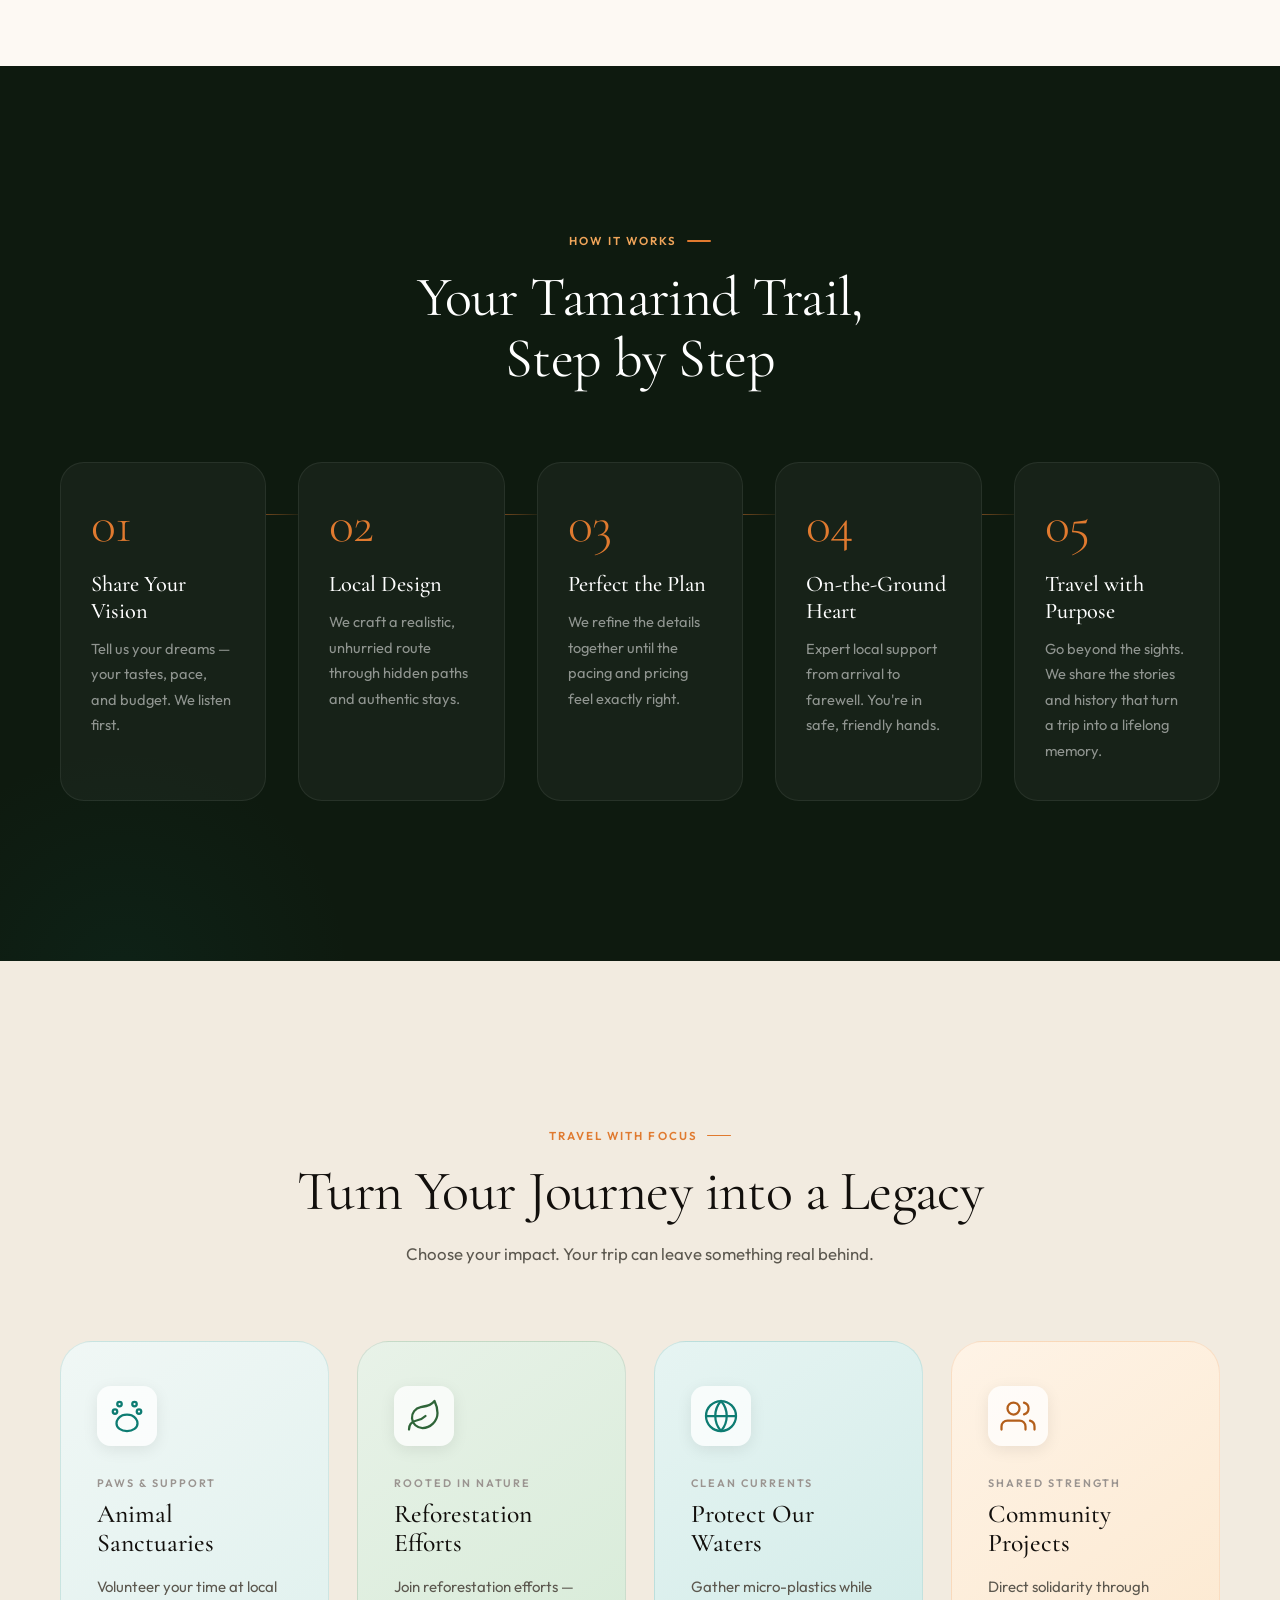
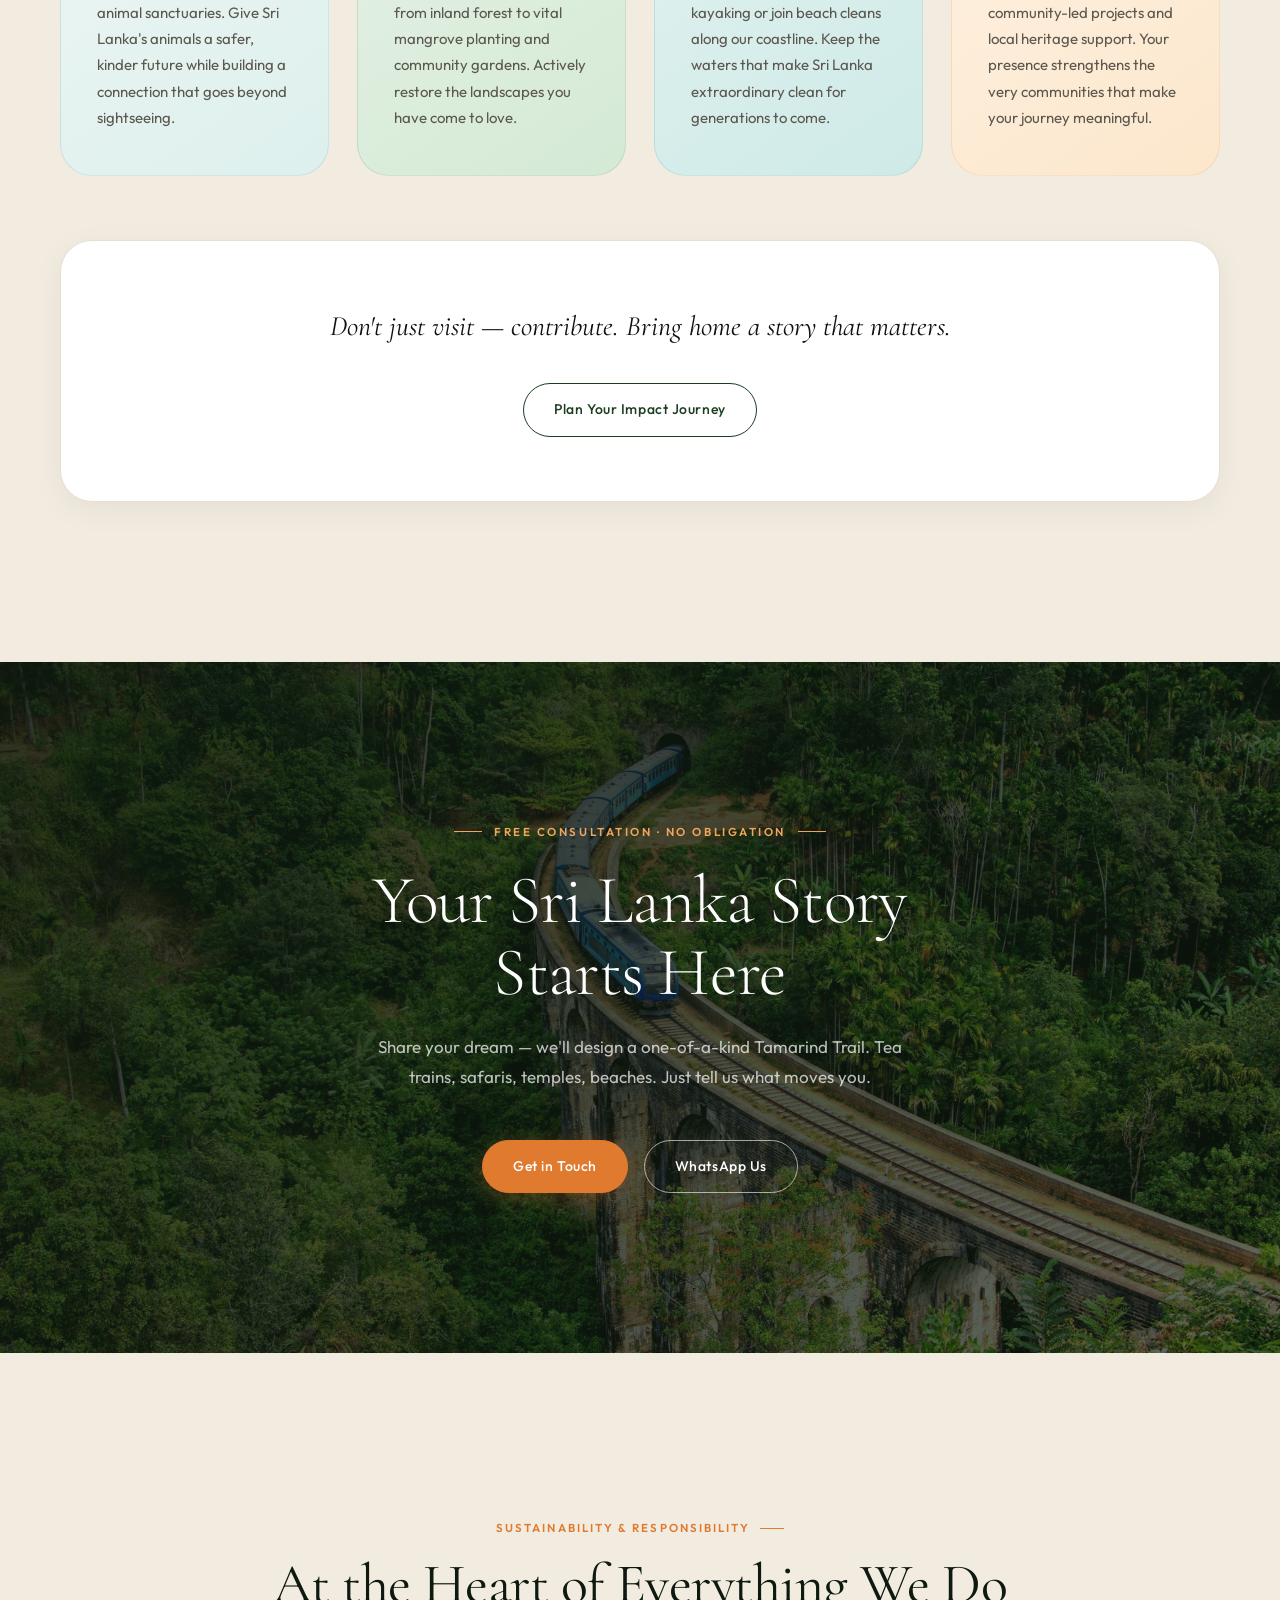
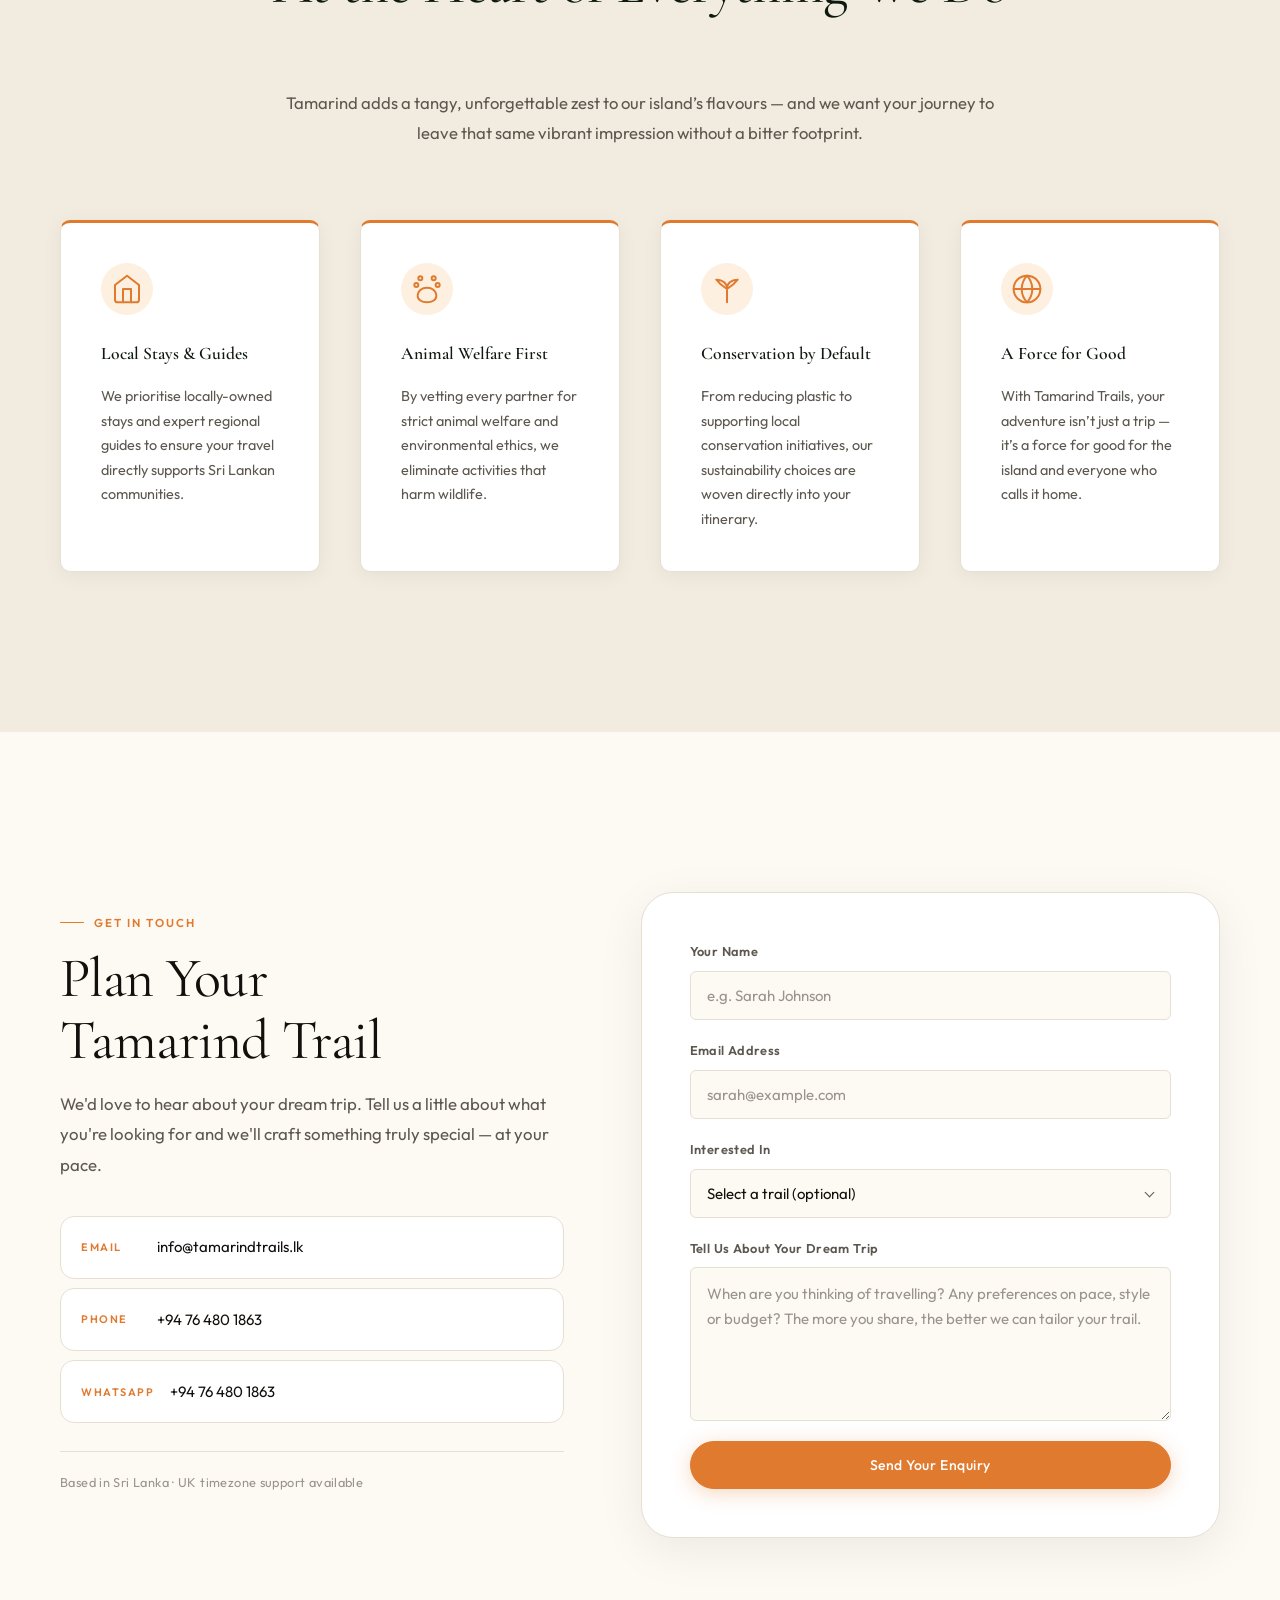
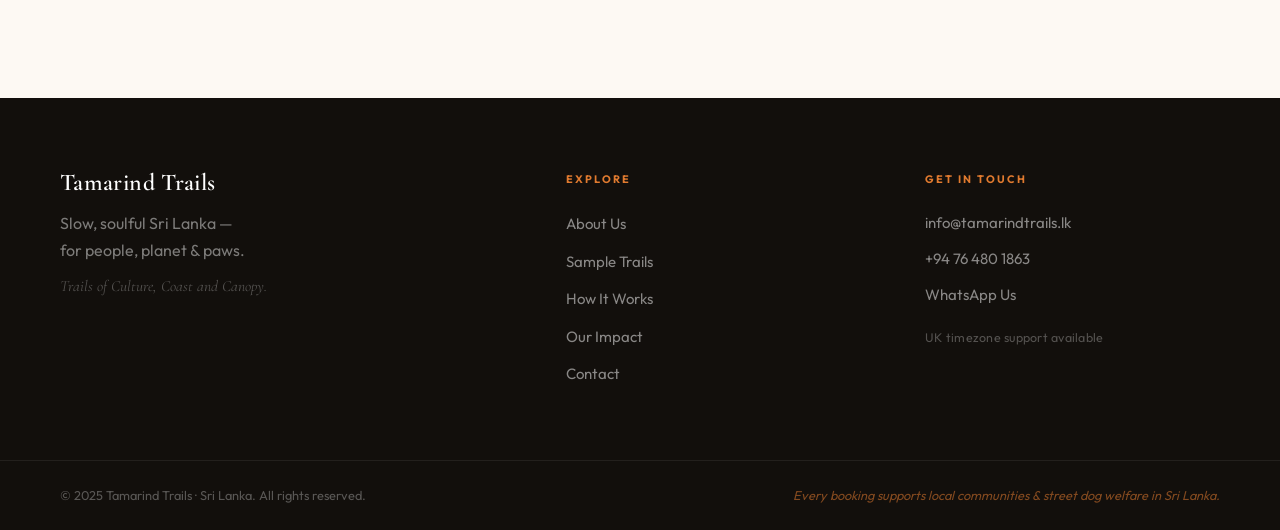
==== commit dd172f2d: "Grand Tour Editorial redesign — real photography, nav fix, mobile polish - Replace all Unsplash plac" ====
--- a/index.html
+++ b/index.html
@@ -17,7 +17,7 @@
 <body>
 
   <!-- ===== HEADER ===== -->
-  <header class="header" id="header">
+  <header class="header header--split-nav" id="header">
     <nav class="nav">
       <a href="#home" class="logo">
         <span class="logo-name">Tamarind Trails</span>
@@ -45,8 +45,8 @@
     <section id="home" class="hero-split">
       <div class="hero-split-photo">
         <img
-          src="assets/img-nine-arches.jpg"
-          alt="Nine Arches Bridge surrounded by lush jungle, Ella, Sri Lanka"
+          src="assets/sigiriya-rock2.jpg"
+          alt="Sigiriya rock fortress rising above the jungle canopy, Sri Lanka"
           loading="eager"
         >
         <div class="hero-split-photo-overlay"></div>
@@ -86,8 +86,8 @@
     <section id="about" class="about-editorial">
       <div class="about-editorial-photo">
         <img
-          src="assets/069f275e-791a-4d59-91fa-aa69e7f73460.jpg"
-          alt="Ornate golden Buddhist shrine interior, Sri Lanka"
+          src="assets/temple-of-tooth-relic.jpg"
+          alt="Temple of the Tooth Relic, Kandy, Sri Lanka"
           loading="lazy"
         >
         <div class="about-editorial-caption">Sri Lanka &mdash; Ancient &amp; Sacred</div>
@@ -149,7 +149,7 @@
 
           <!-- A: Heritage & Culture — tall featured card -->
           <a href="itinerary-chronicles-heritage.html" class="trail-ed-card trail-ed-card--tall">
-            <img src="assets/img-kandy-museum.jpg" alt="Heritage and culture trail, Kandy, Sri Lanka" loading="lazy">
+            <img src="assets/polonnaruwa-temple-complex.jpg" alt="Polonnaruwa temple complex, ancient capital, Sri Lanka" loading="lazy">
             <div class="trail-ed-overlay"></div>
             <div class="trail-ed-content">
               <div class="trail-ed-letter">A</div>
@@ -161,7 +161,7 @@
 
           <!-- B: Wildlife & Coast -->
           <a href="itinerary-wild-highlands.html" class="trail-ed-card">
-            <img src="assets/img-wildlife-plains.jpg" alt="Wildlife and coast trail, Sri Lanka" loading="lazy">
+            <img src="assets/hiriketiya-beach.jpg" alt="Hiriketiya beach, southern coast, Sri Lanka" loading="lazy">
             <div class="trail-ed-overlay"></div>
             <div class="trail-ed-content">
               <div class="trail-ed-letter">B</div>
@@ -173,7 +173,7 @@
 
           <!-- C: Adventure Tours -->
           <a href="itinerary-silent-footstep.html" class="trail-ed-card">
-            <img src="assets/img-highlands.jpg" alt="Adventure tours, Sri Lanka highlands" loading="lazy">
+            <img src="assets/minneriya-elephants.jpg" alt="Wild elephants at Minneriya National Park, Sri Lanka" loading="lazy">
             <div class="trail-ed-overlay"></div>
             <div class="trail-ed-content">
               <div class="trail-ed-letter">C</div>
@@ -185,7 +185,7 @@
 
           <!-- D: Wellness & Ayurveda -->
           <a href="#contact" class="trail-ed-card">
-            <img src="assets/img-tea-country-1.jpg" alt="Wellness and Ayurveda retreat, Sri Lanka" loading="lazy">
+            <img src="assets/coconut-tree-hill-mirissa.jpg" alt="Coconut tree hill, Mirissa, Sri Lanka" loading="lazy">
             <div class="trail-ed-overlay"></div>
             <div class="trail-ed-content">
               <div class="trail-ed-letter">D</div>
@@ -197,7 +197,7 @@
 
           <!-- E: North & East Coast -->
           <a href="#contact" class="trail-ed-card">
-            <img src="assets/img-coastal-harbor.jpg" alt="North and East Coast trail, Sri Lanka" loading="lazy">
+            <img src="assets/jungle-beach.jpg" alt="Jungle beach, North and East Coast, Sri Lanka" loading="lazy">
             <div class="trail-ed-overlay"></div>
             <div class="trail-ed-content">
               <div class="trail-ed-letter">E</div>
@@ -306,8 +306,8 @@
     <section class="cta-full">
       <div class="cta-full-media">
         <img
-          src="https://images.unsplash.com/photo-1578517929167-db9ed31cd5c6?w=1920&q=85&fm=jpg&fit=crop"
-          alt="Scenic blue train travelling through lush green Sri Lankan hill country"
+          src="assets/nine-arch-bridge.jpg"
+          alt="Nine Arches Bridge, Ella, surrounded by jungle, Sri Lanka"
           loading="lazy"
         >
         <div class="cta-full-overlay"></div>
--- a/styles.css
+++ b/styles.css
@@ -411,6 +411,19 @@
 .nav.open .nav-toggle span:nth-child(2) { opacity: 0; transform: scaleX(0); }
 .nav.open .nav-toggle span:nth-child(3) { transform: translateY(-6.5px) rotate(-45deg); }
 
+/* Split-hero nav — links sit over the cream right panel, need dark text before scroll */
+.header--split-nav:not(.scrolled) .nav-links a {
+  color: var(--stone);
+}
+.header--split-nav:not(.scrolled) .nav-links a:hover,
+.header--split-nav:not(.scrolled) .nav-links a.active {
+  color: var(--ink);
+  background: rgba(14,26,15,.06);
+}
+.header--split-nav:not(.scrolled) .btn-nav {
+  box-shadow: 0 4px 16px rgba(224,122,47,0.45);
+}
+
 /* ── Hero ────────────────────────────────────────────────── */
 .hero {
   position: relative;
@@ -2518,6 +2531,7 @@
 }
 .hero-split-photo img {
   width: 100%; height: 100%; object-fit: cover;
+  object-position: center 30%;
   filter: brightness(0.88) saturate(1.08);
   transition: transform 8s ease;
 }
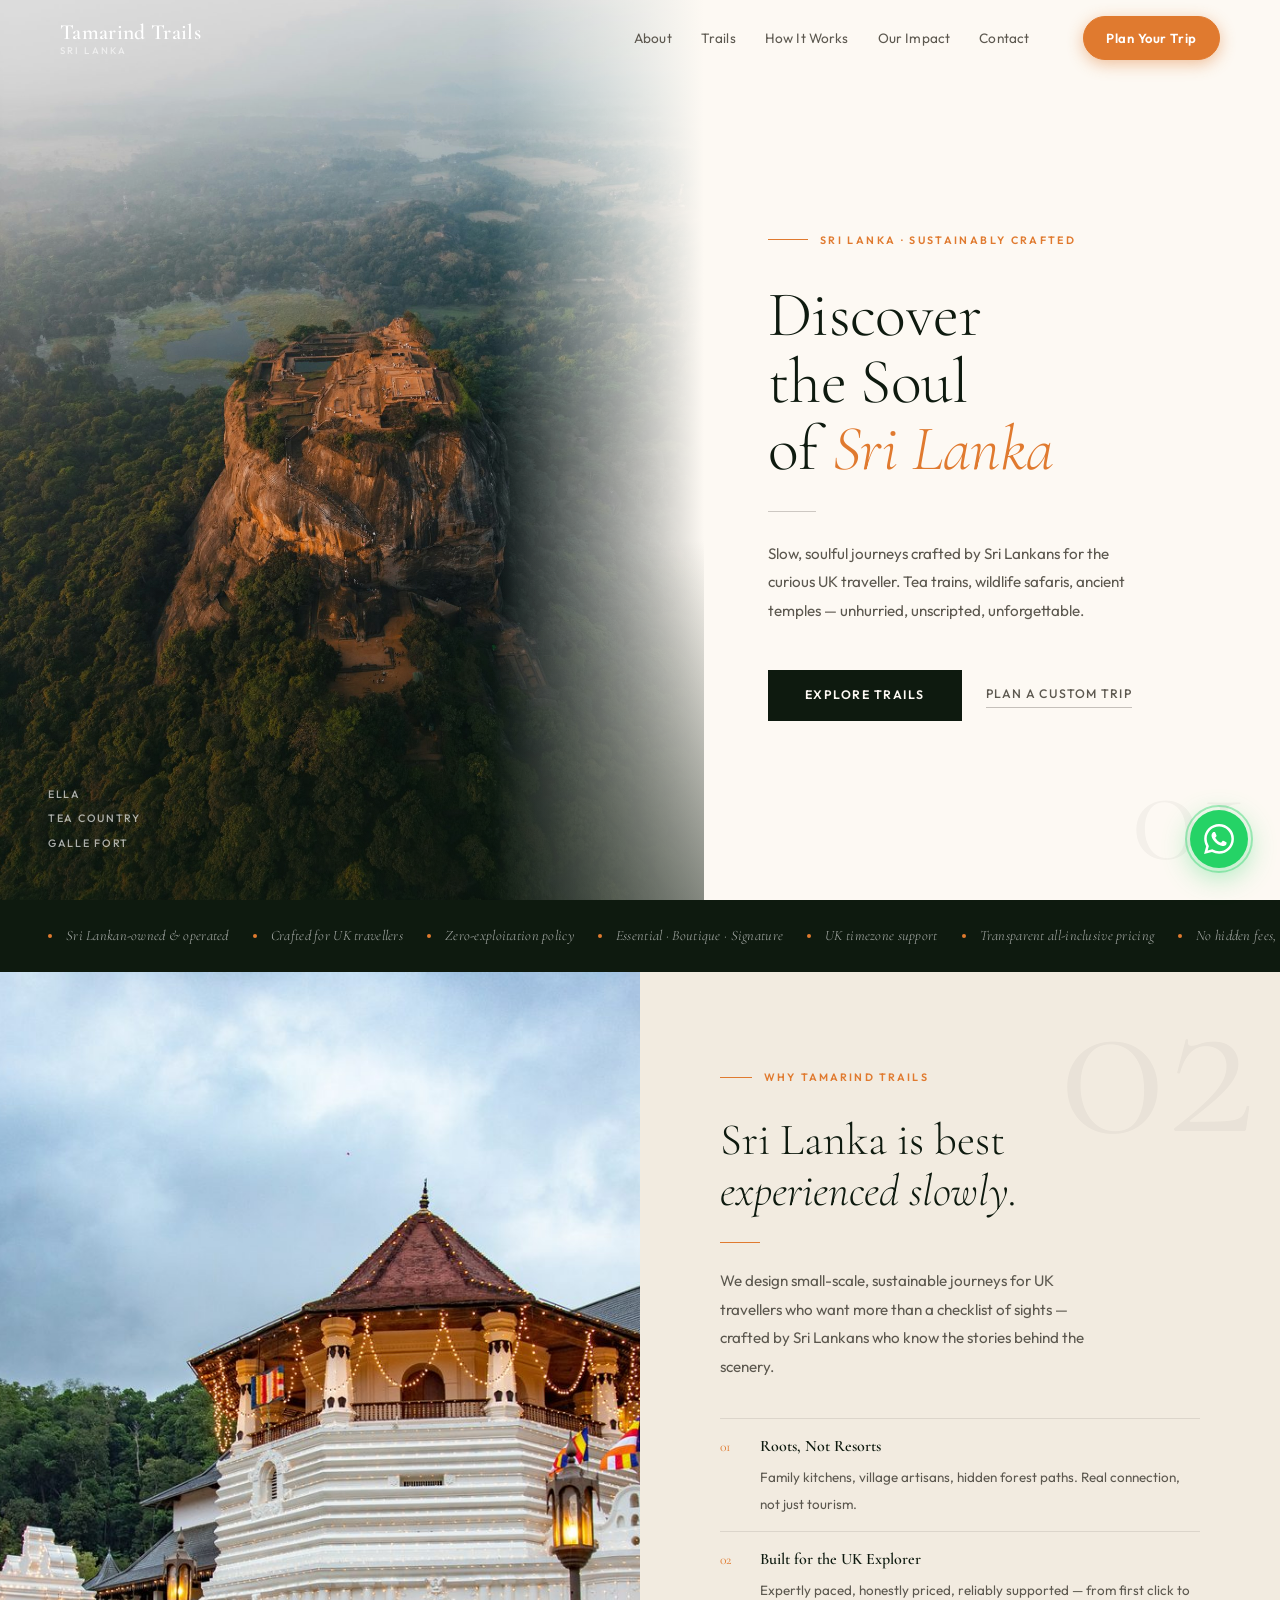
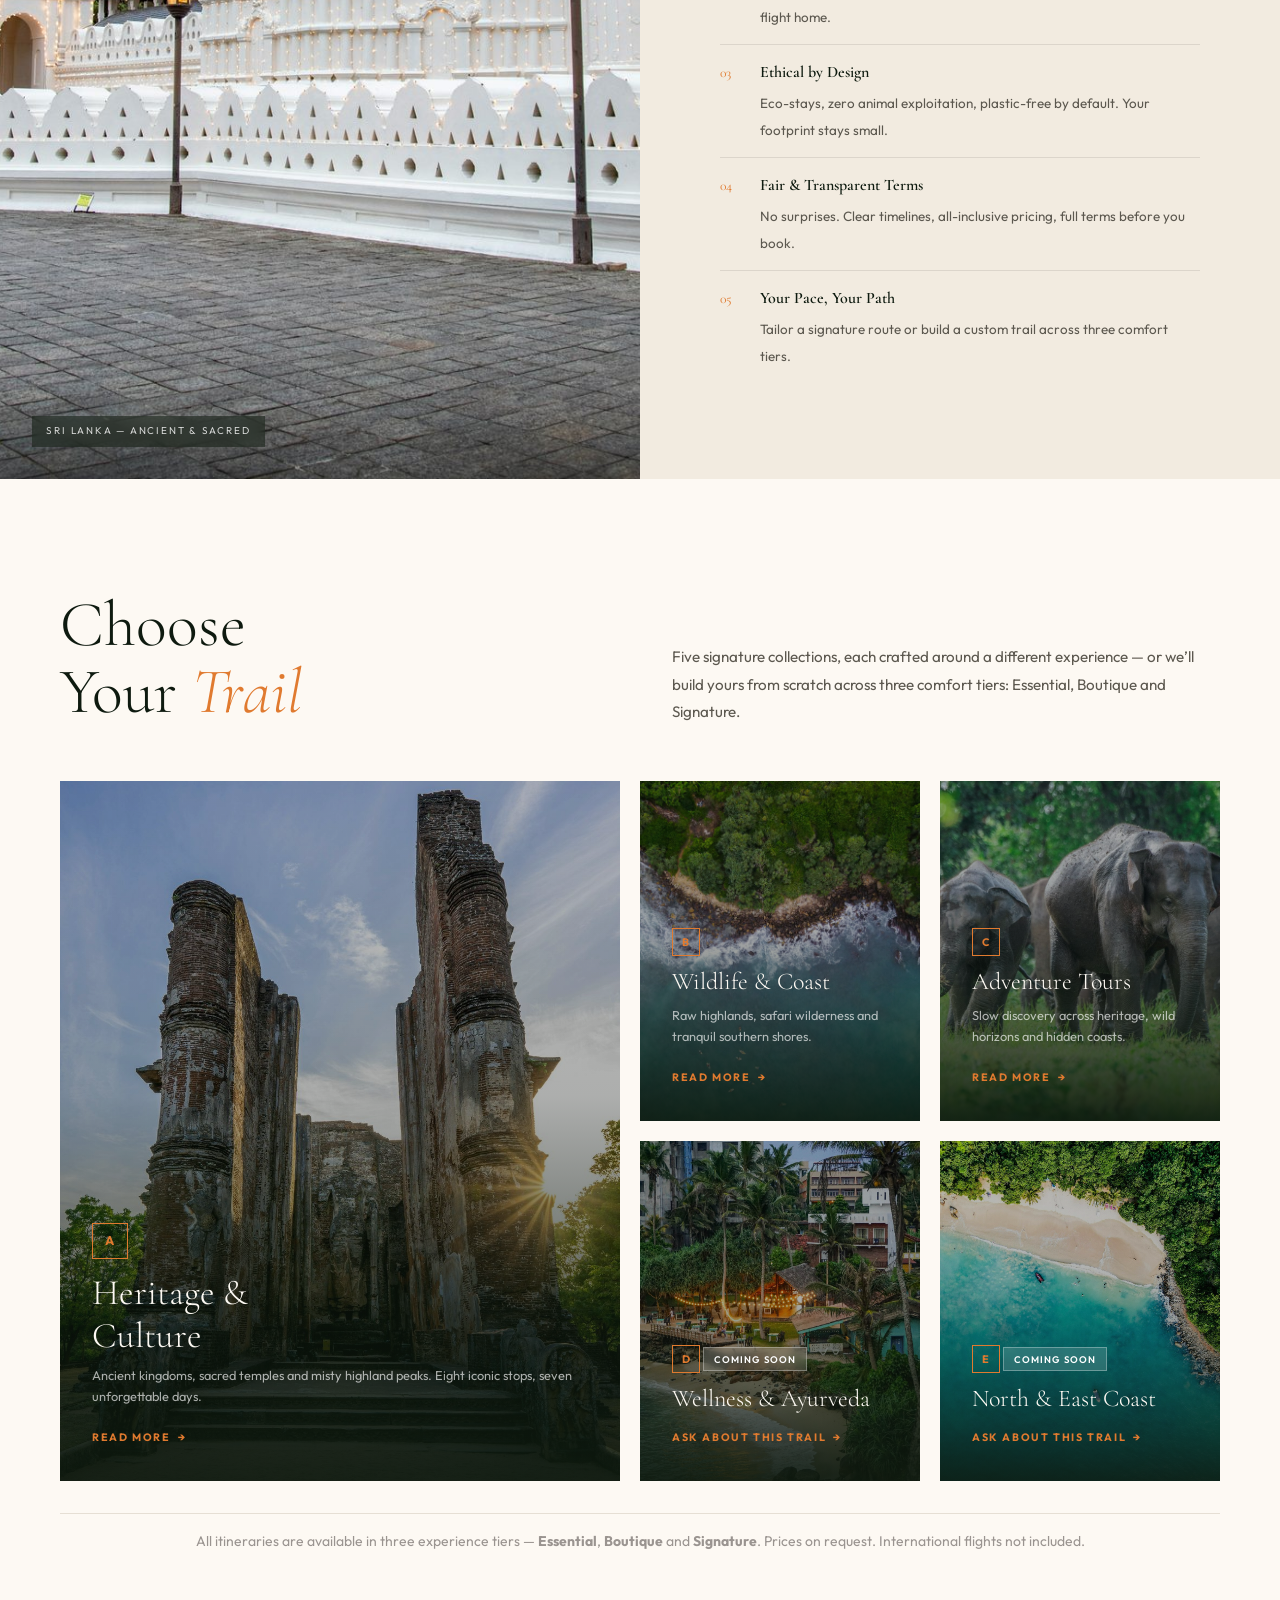
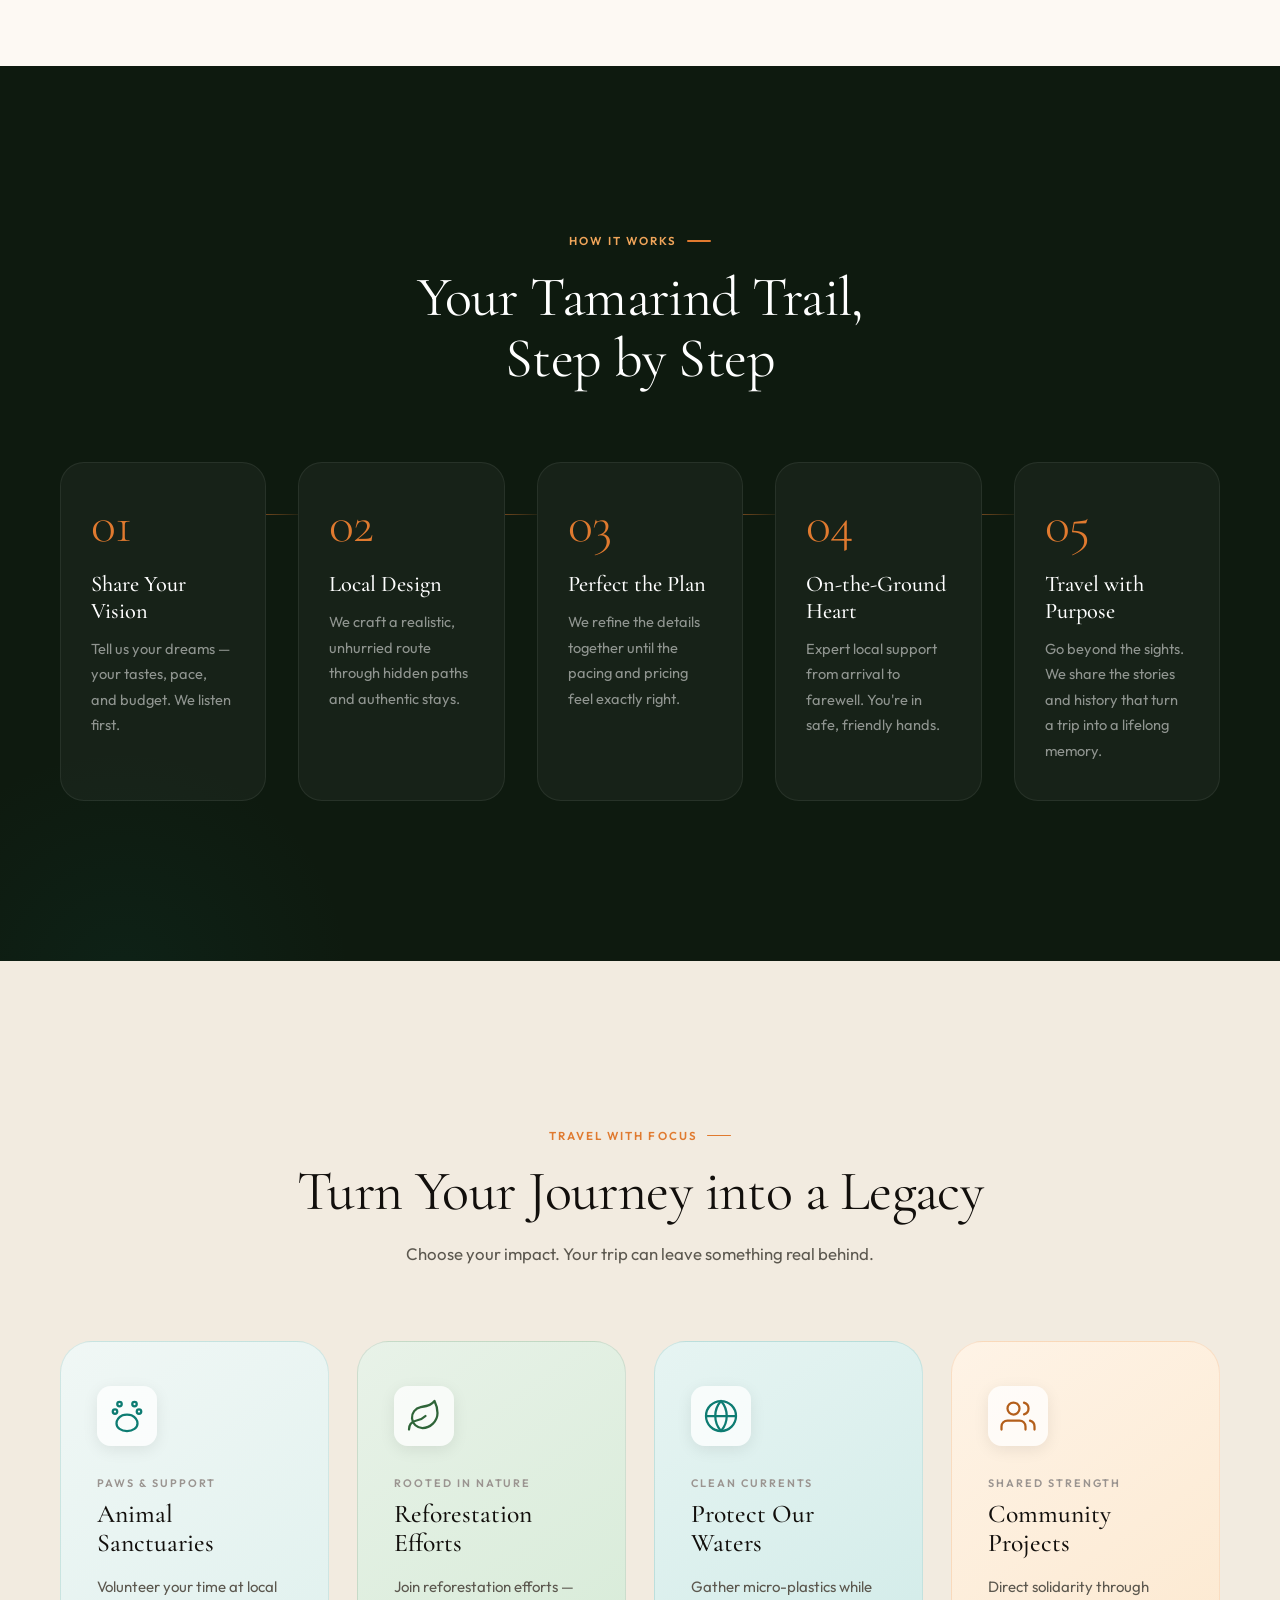
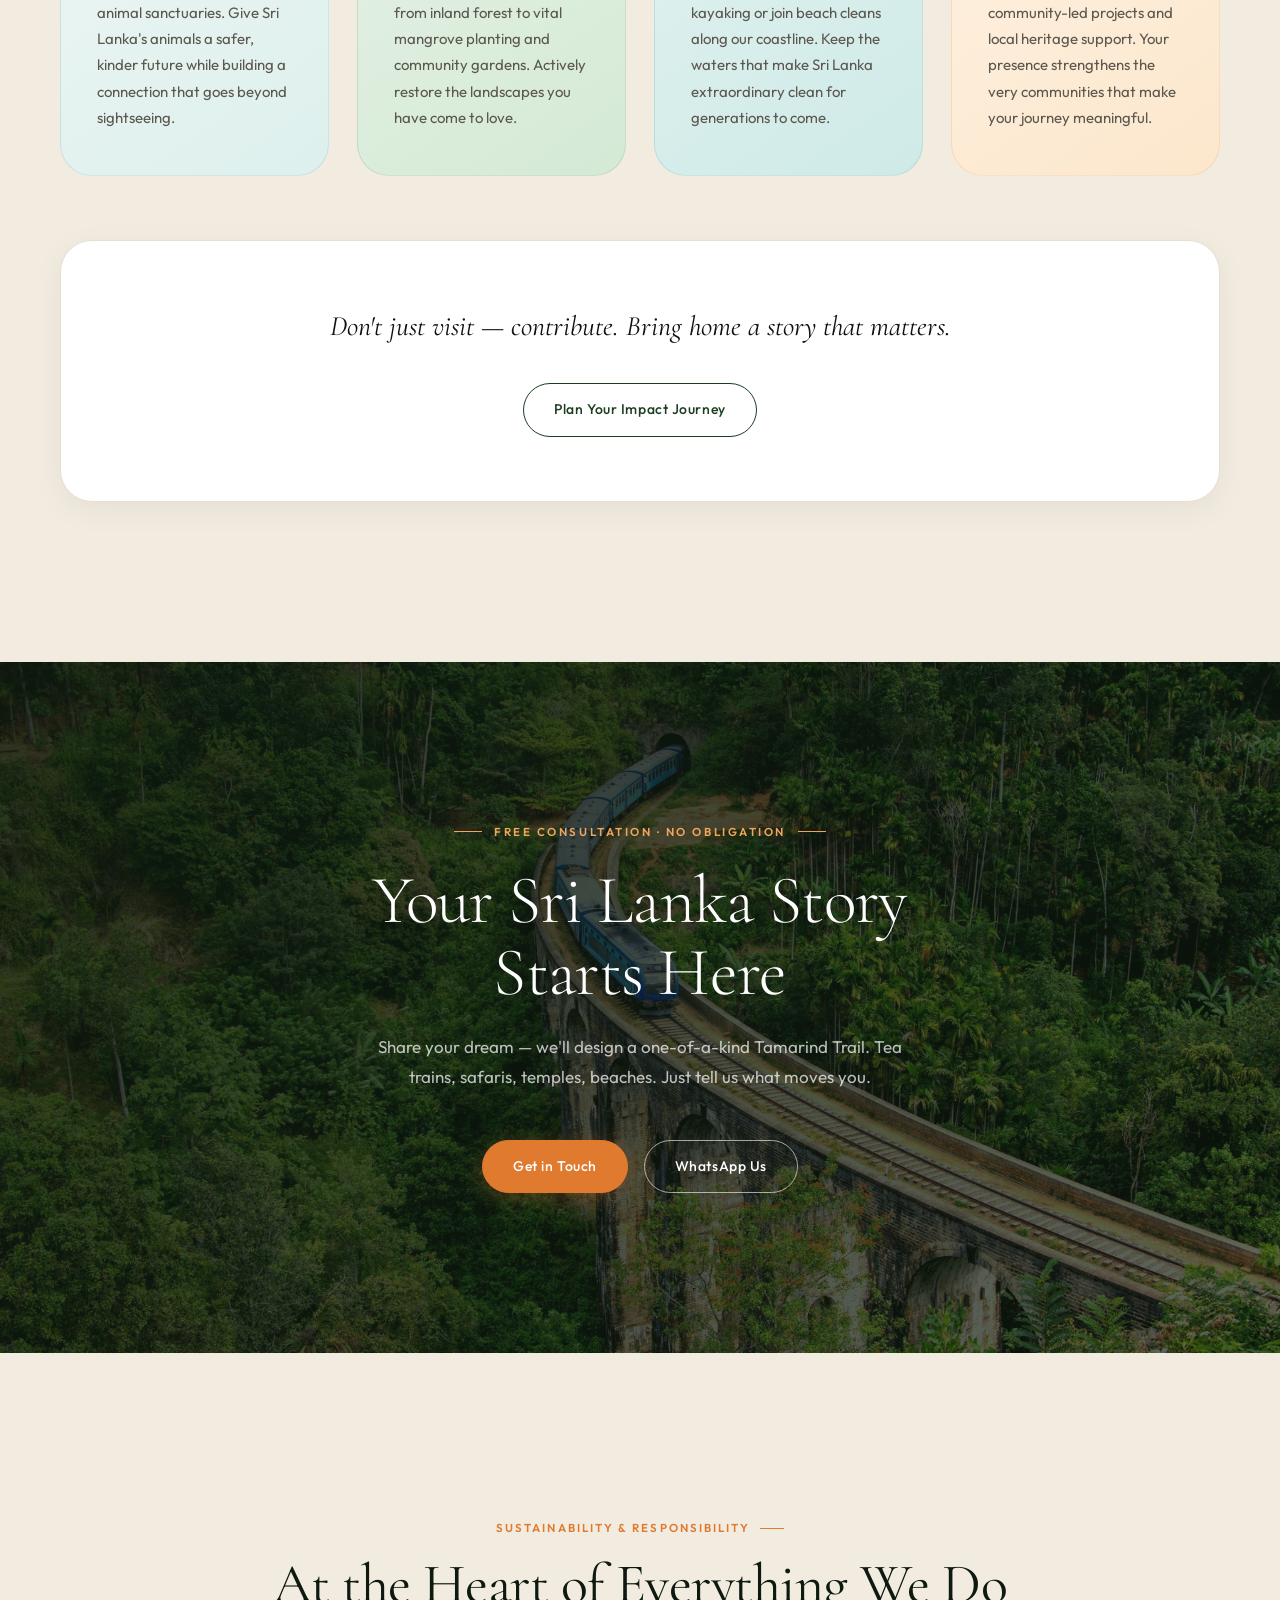
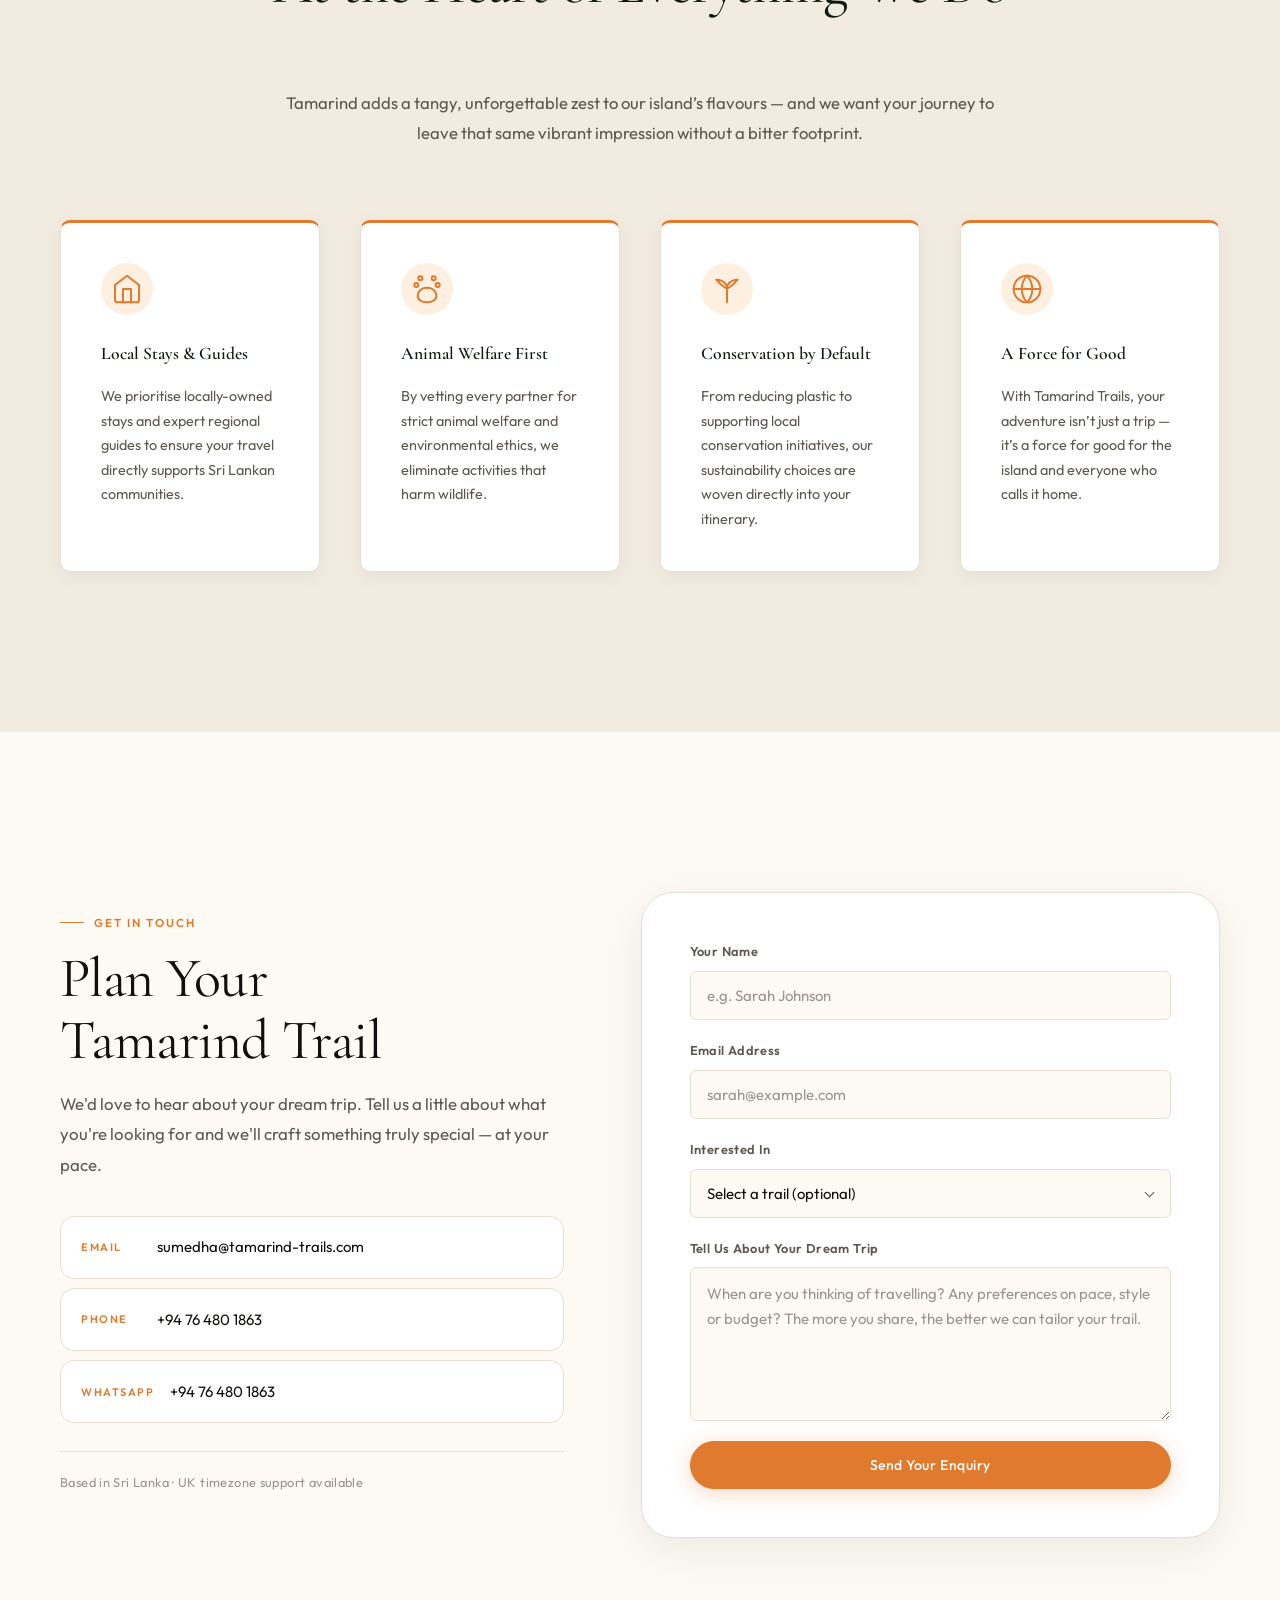
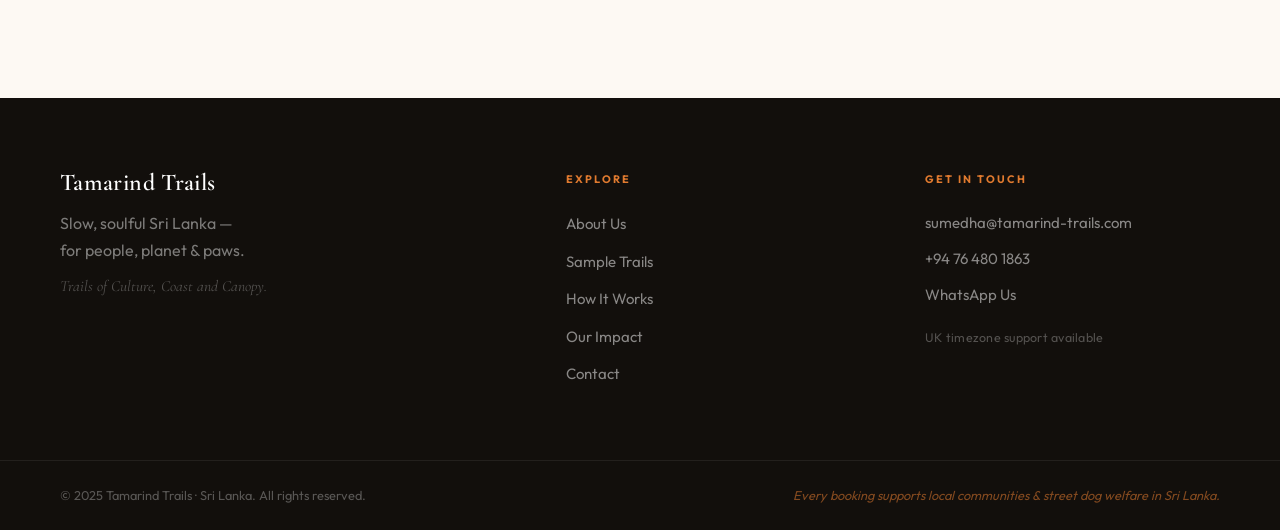
==== commit 2a01cbbe: "Update email address to sumedha@tamarind-trails.com Change contact email from info@tamarindtrails.lk" ====
--- a/index.html
+++ b/index.html
@@ -374,9 +374,9 @@
           <h2 class="section-title">Plan Your<br>Tamarind Trail</h2>
           <p class="body-text">We'd love to hear about your dream trip. Tell us a little about what you're looking for and we'll craft something truly special &mdash; at your pace.</p>
           <div class="contact-methods">
-            <a href="mailto:info@tamarindtrails.lk" class="contact-method">
+            <a href="mailto:sumedha@tamarind-trails.com" class="contact-method">
               <span class="cm-label">Email</span>
-              <span class="cm-value">info@tamarindtrails.lk</span>
+              <span class="cm-value">sumedha@tamarind-trails.com</span>
             </a>
             <a href="tel:+94764801863" class="contact-method">
               <span class="cm-label">Phone</span>
@@ -424,7 +424,7 @@
             <div class="form-success" id="formSuccess" aria-live="polite" hidden>
               <div class="form-success-icon">✓</div>
               <p class="form-success-title">Thank you for your enquiry!</p>
-              <p class="form-success-body">We'll be in touch within 24 hours to start planning your Tamarind Trail.<br>For urgent queries, email us at <a href="mailto:info@tamarindtrails.lk">info@tamarindtrails.lk</a></p>
+              <p class="form-success-body">We'll be in touch within 24 hours to start planning your Tamarind Trail.<br>For urgent queries, email us at <a href="mailto:sumedha@tamarind-trails.com">sumedha@tamarind-trails.com</a></p>
             </div>
           </form>
         </div>
@@ -453,7 +453,7 @@
       </div>
       <div class="footer-contact">
         <h4>Get in Touch</h4>
-        <a href="mailto:info@tamarindtrails.lk">info@tamarindtrails.lk</a>
+        <a href="mailto:sumedha@tamarind-trails.com">sumedha@tamarind-trails.com</a>
         <a href="tel:+94764801863">+94 76 480 1863</a>
         <a href="https://wa.me/94764801863" target="_blank" rel="noopener noreferrer">WhatsApp Us</a>
         <p class="footer-tz">UK timezone support available</p>
